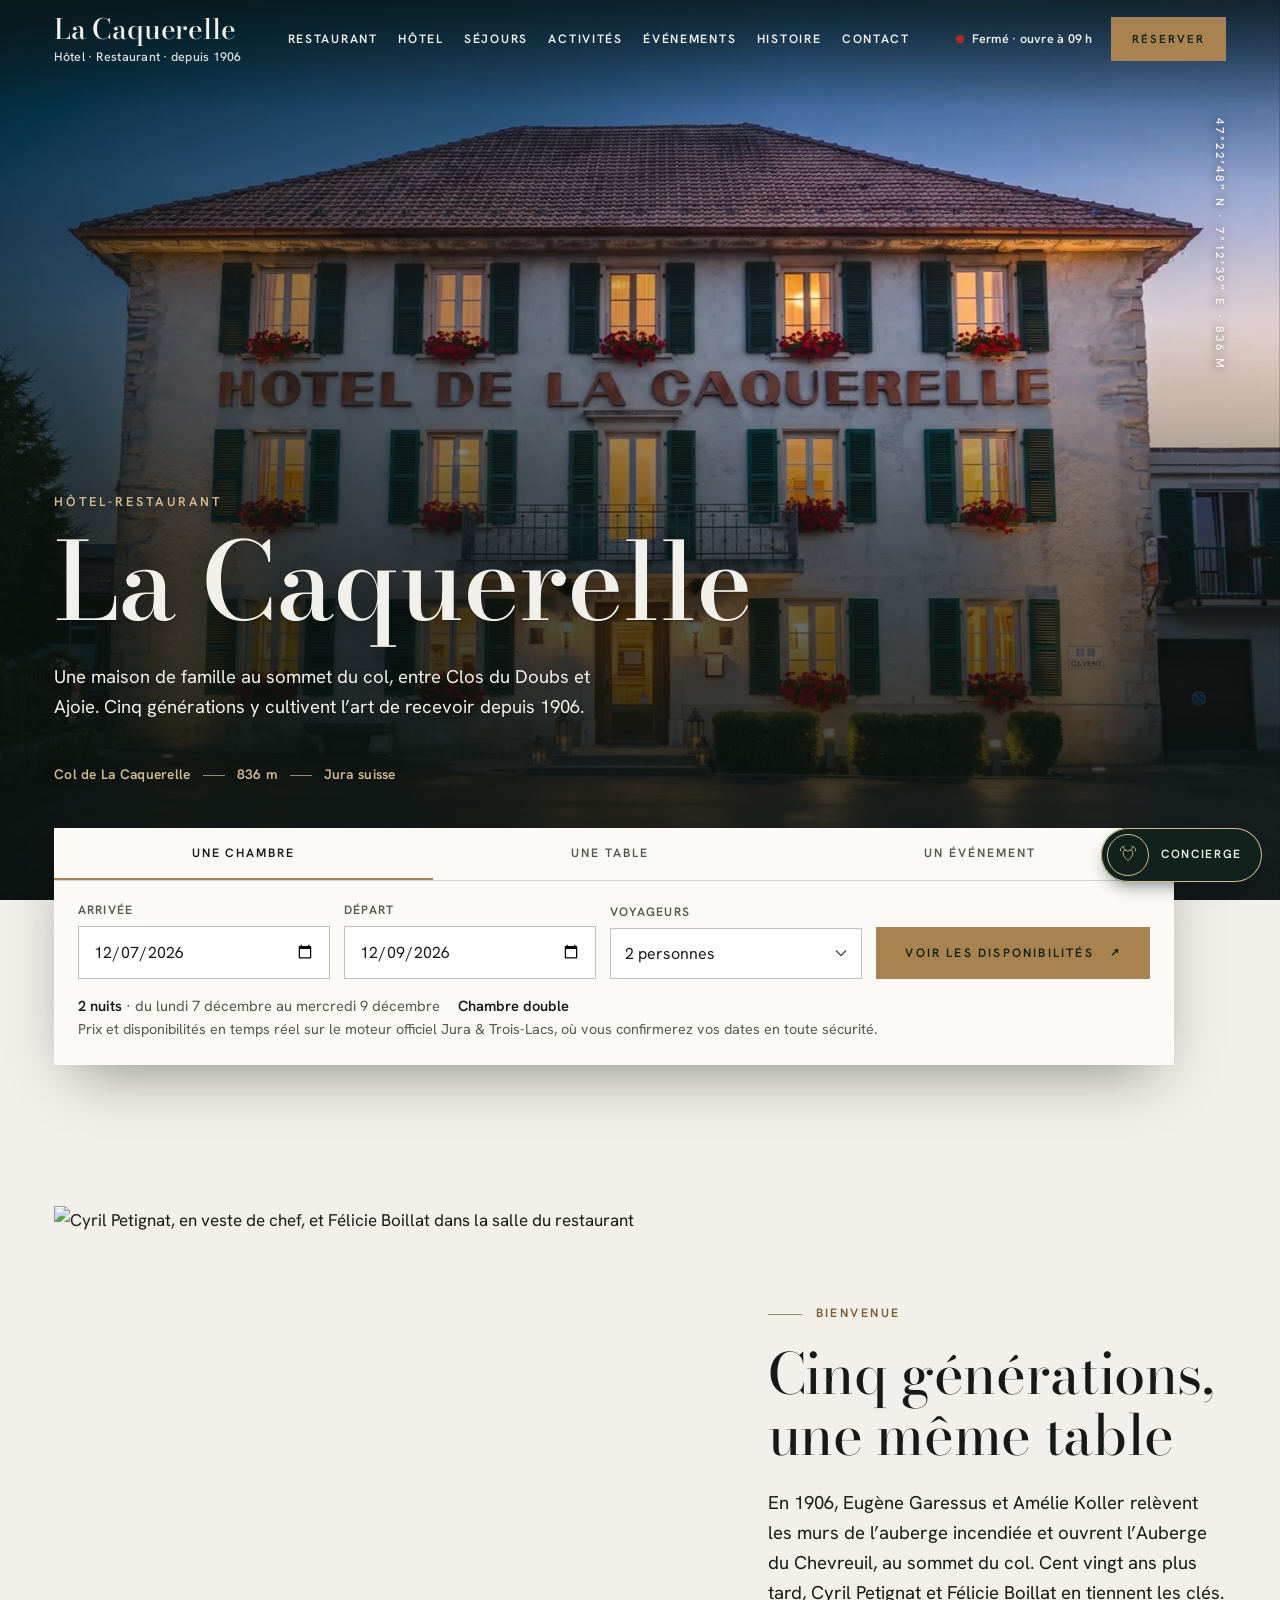
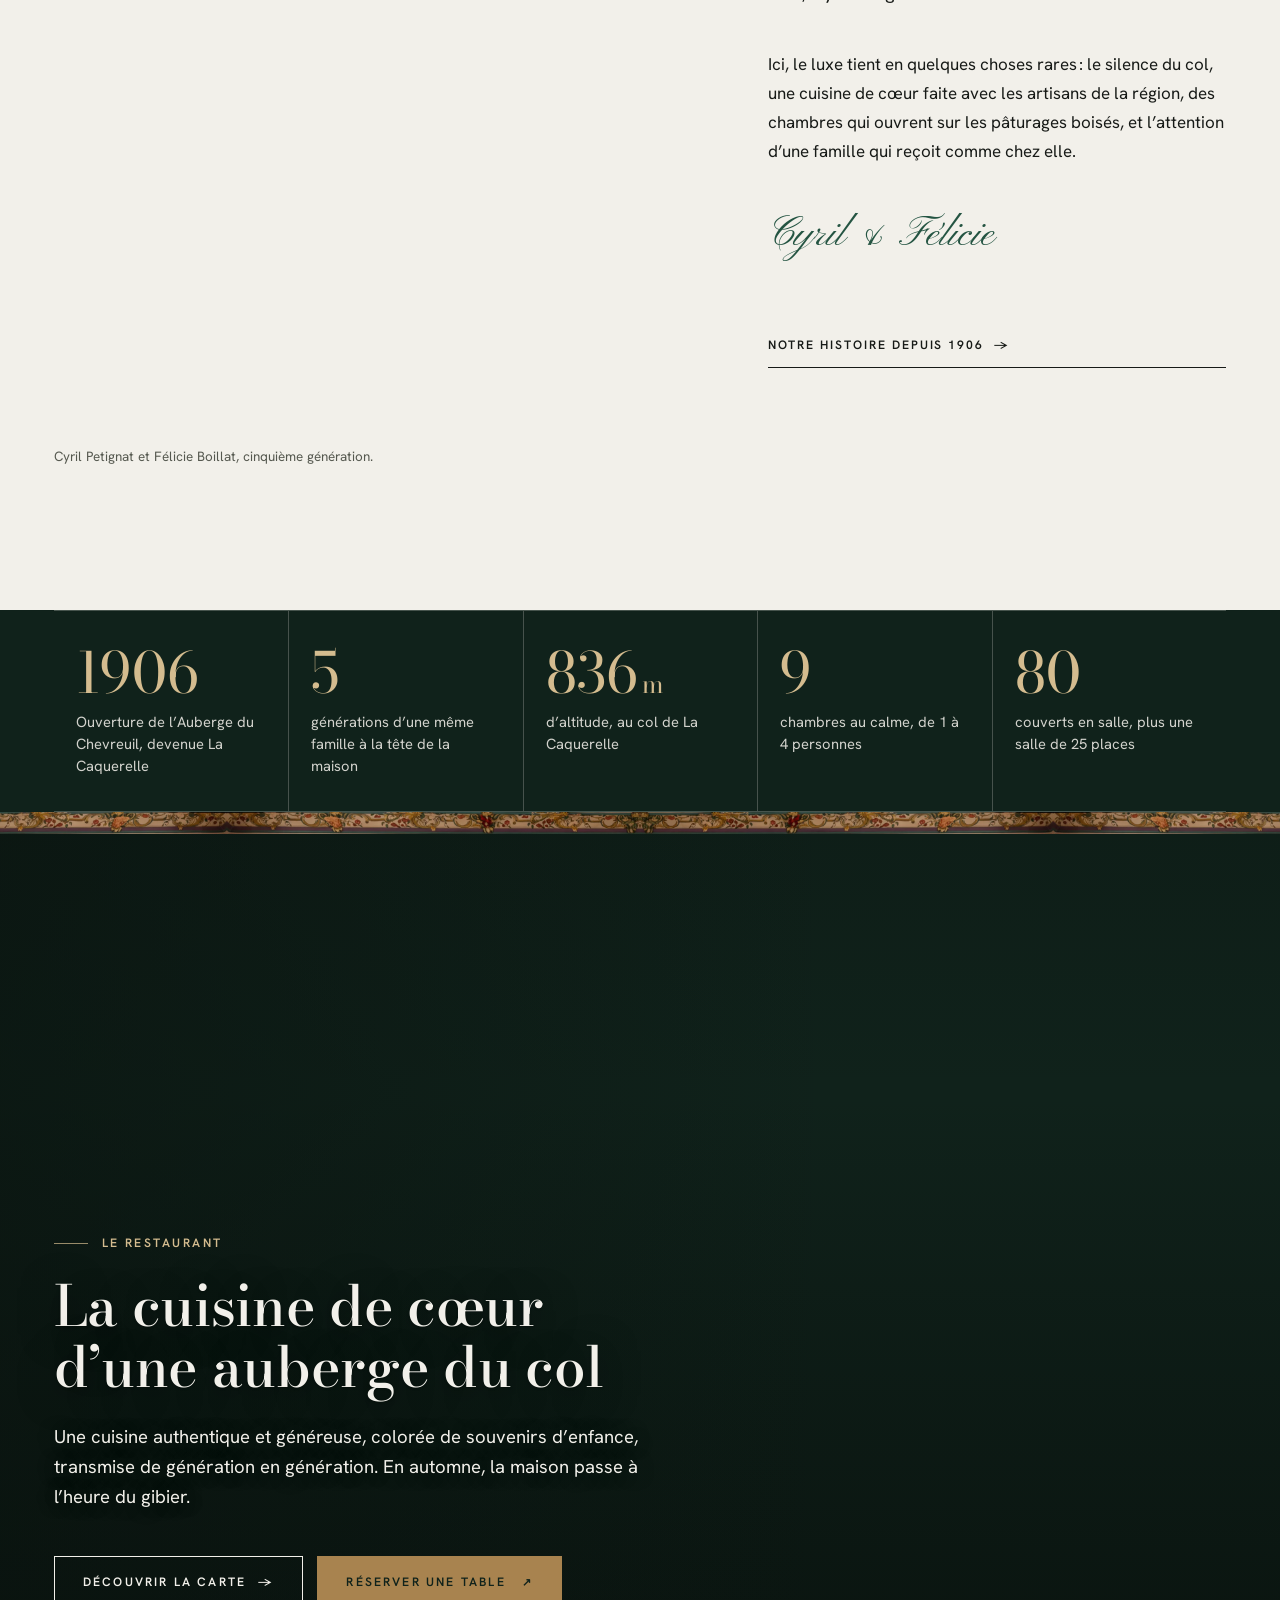
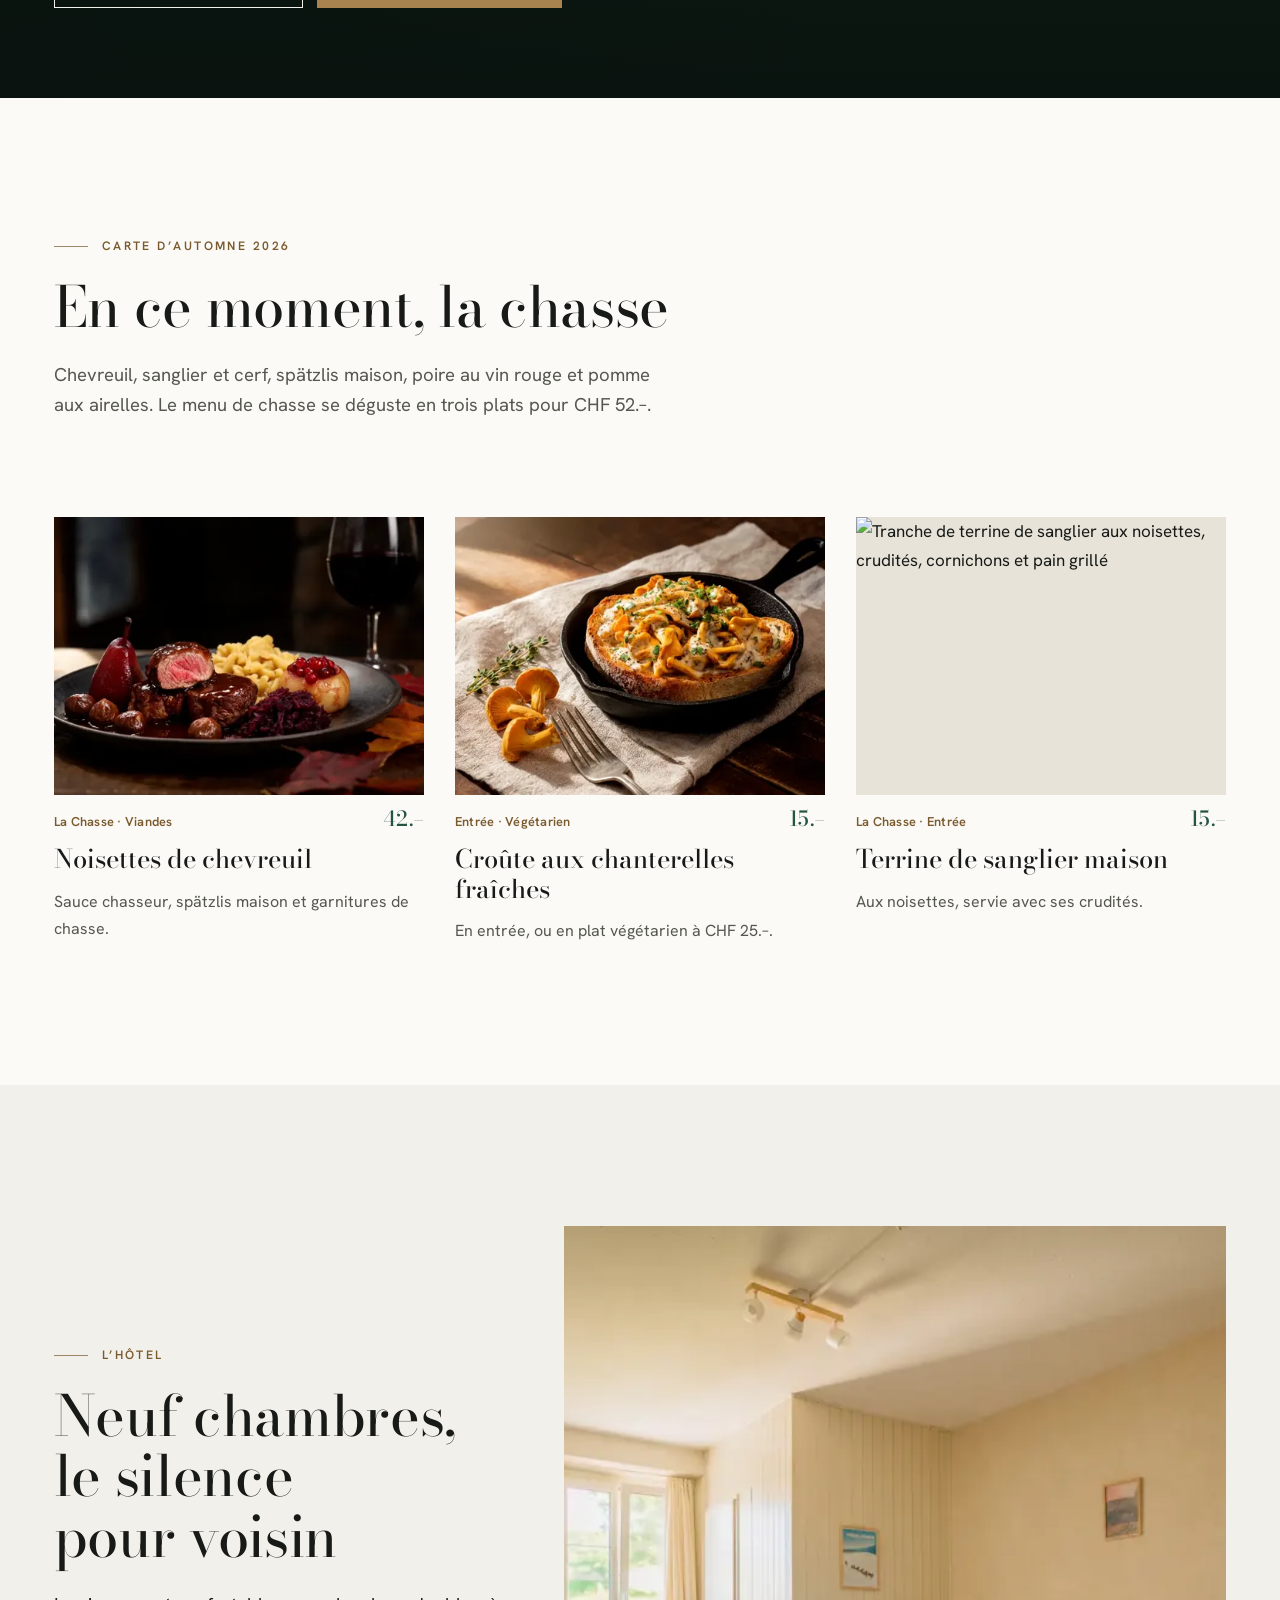
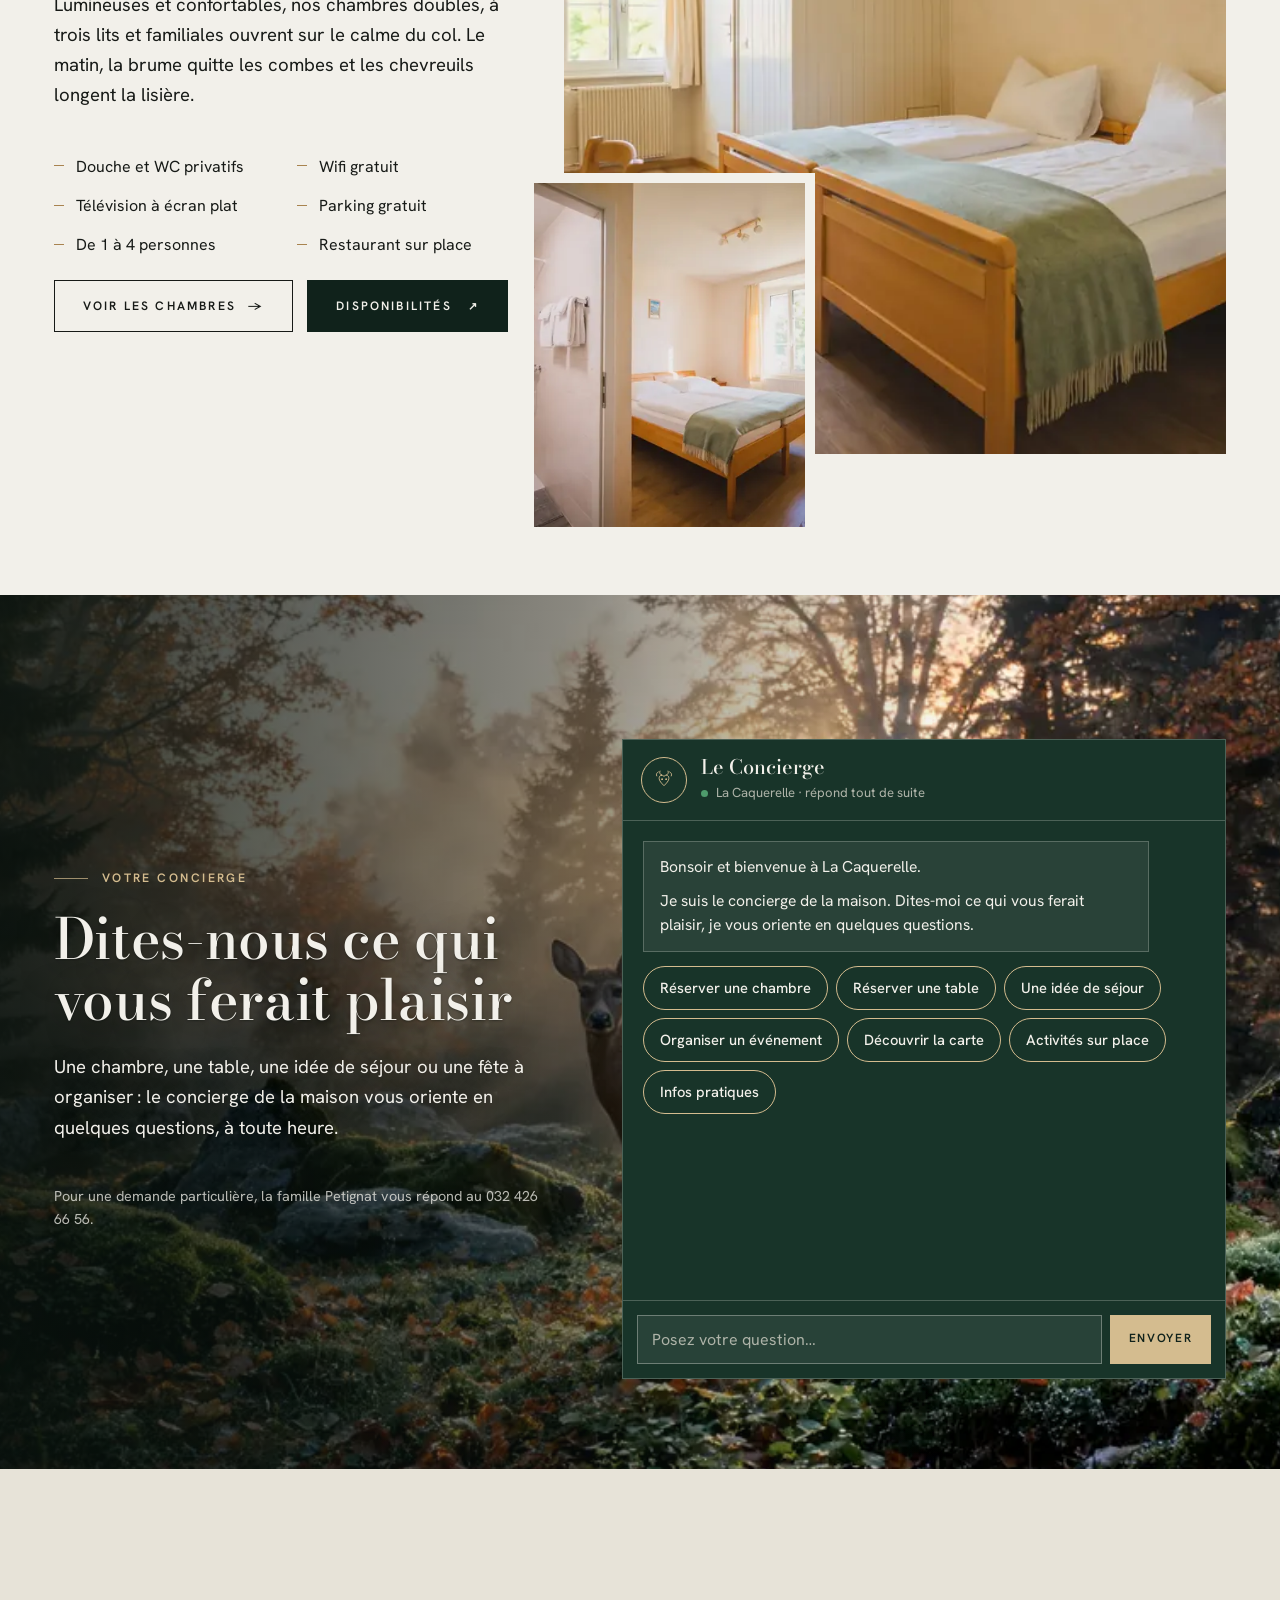
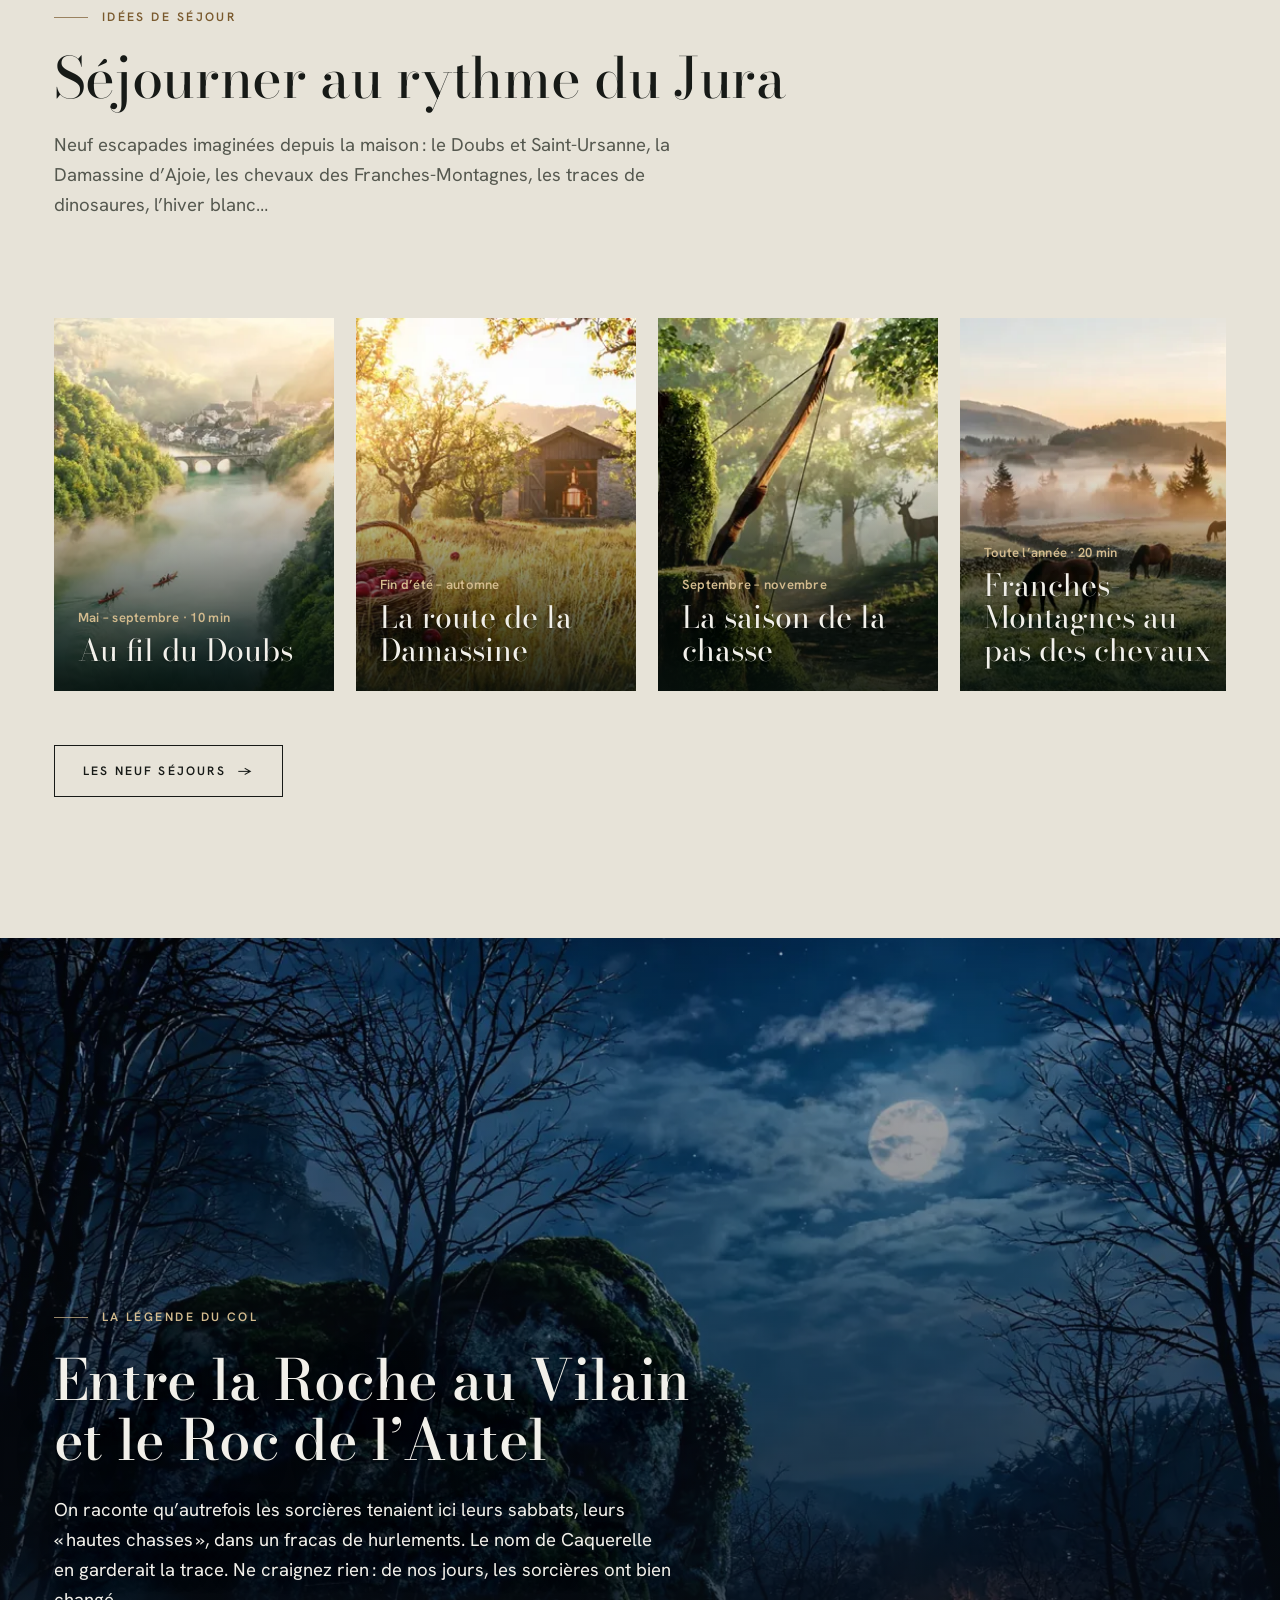
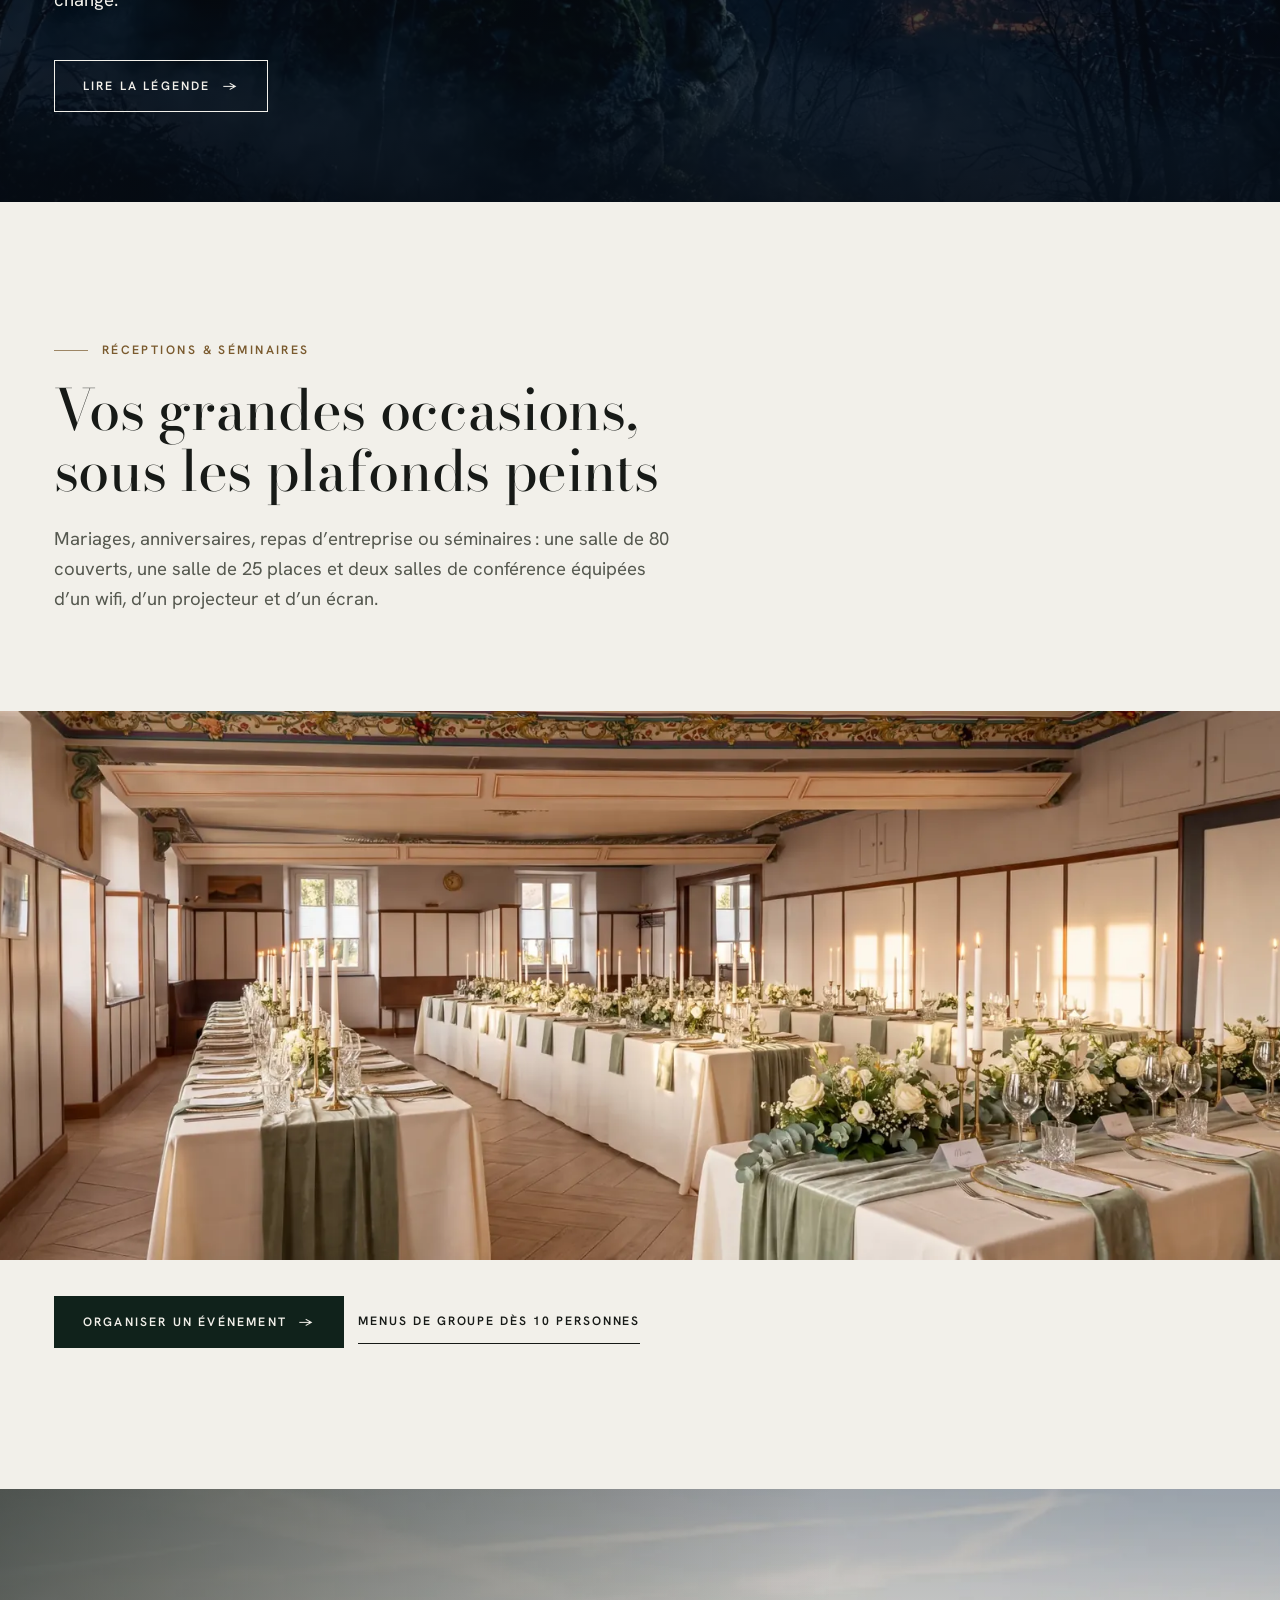
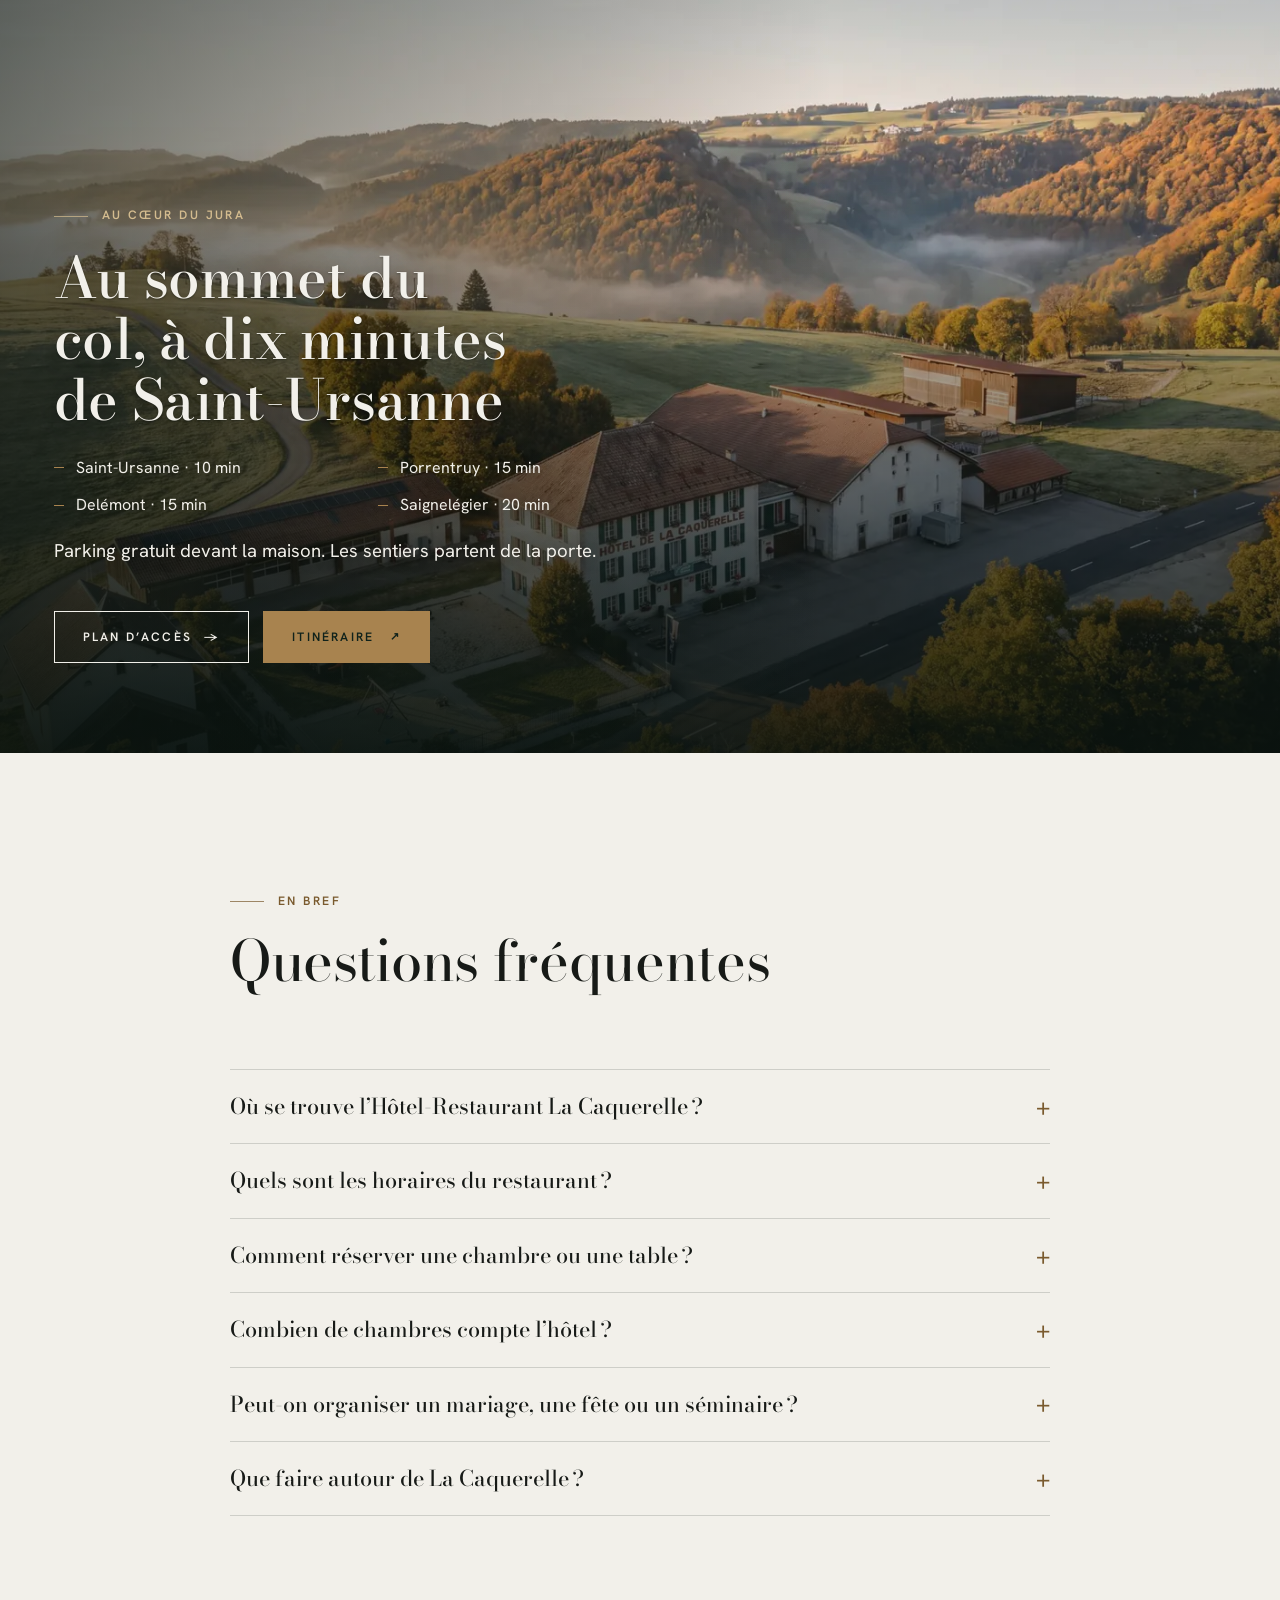
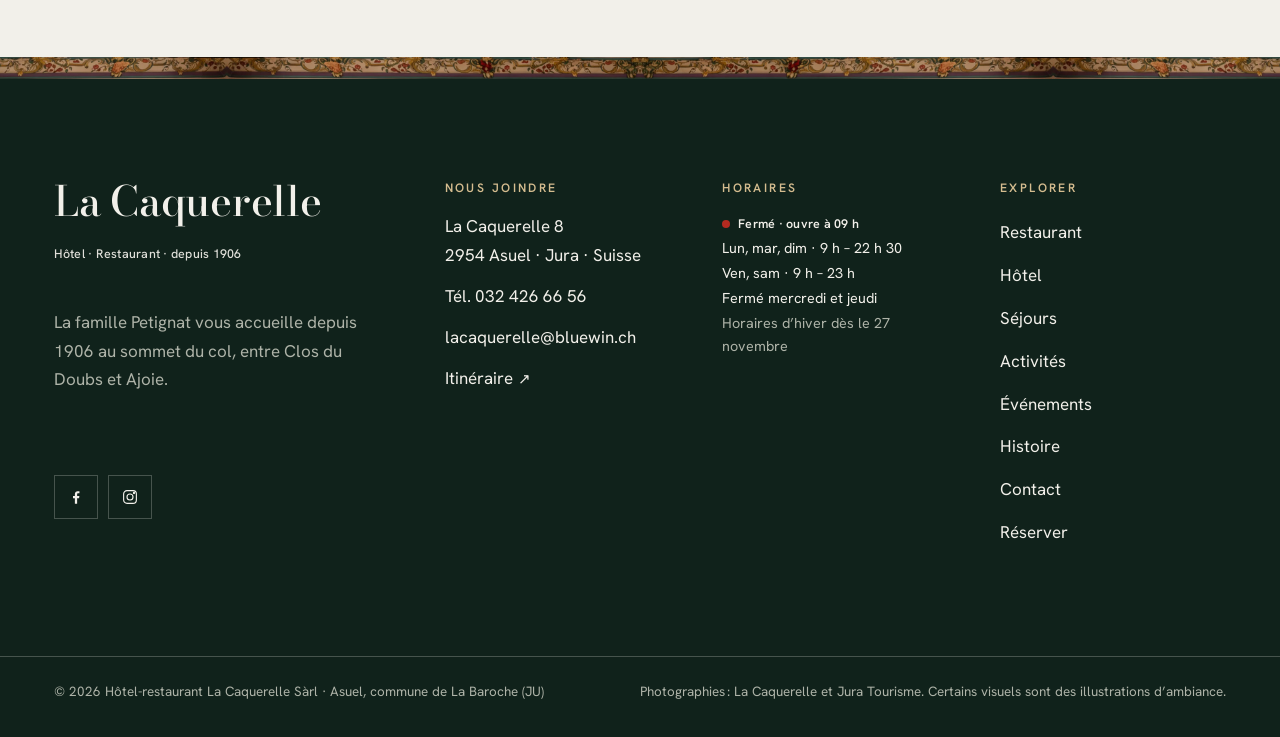
==== index.html @ 36764144 "Add files via upload" ====
<!doctype html><html><head><meta name="googlebot" content="noindex, nofollow"><meta charset=utf8><meta name=viewport content="width=device-width,initial-scale=1,viewport-fit=cover"><style>:root{color-scheme:light;box-sizing:border-box;padding-top:env(safe-area-inset-top,0px);padding-bottom:env(safe-area-inset-bottom,0px)}html{scroll-padding-top:env(safe-area-inset-top,0px)}body{margin:0;padding:0;font:14px -apple-system,BlinkMacSystemFont,sans-serif;background:#fff;color:#000}img{max-width:100%}[hidden]:not([hidden=until-found i]){display:none!important}</style></head><body>
<title>Hôtel-Restaurant La Caquerelle</title>
<meta name="description" content="Hôtel-restaurant familial depuis 1906 au col de La Caquerelle (836 m), Asuel, Jura suisse : 9 chambres au calme, cuisine du terroir et gibier en saison, banquets et séminaires, à 10 min de Saint-Ursanne.">
<link rel="canonical" href="https://www.lacaquerelle.com/">
<meta name="robots" content="noindex, nofollow, noarchive, nosnippet, noimageindex">
<meta name="theme-color" content="#10221B">
<meta property="og:type" content="website">
<meta property="og:locale" content="fr_CH">
<meta property="og:site_name" content="La Caquerelle">
<meta property="og:title" content="Hôtel-Restaurant La Caquerelle">
<meta property="og:description" content="Hôtel-restaurant familial depuis 1906 au col de La Caquerelle (836 m), Asuel, Jura suisse : 9 chambres au calme, cuisine du terroir et gibier en saison, banquets et séminaires, à 10 min de Saint-Ursanne.">
<meta property="og:url" content="https://www.lacaquerelle.com/">
<meta property="og:image" content="https://www.lacaquerelle.com/img/facade-bleue.webp">
<meta property="og:image:width" content="2400"><meta property="og:image:height" content="1600">
<meta name="twitter:card" content="summary_large_image">
<meta name="geo.region" content="CH-JU"><meta name="geo.placename" content="Asuel, La Caquerelle"><meta name="geo.position" content="47.379887;7.2109573"><meta name="ICBM" content="47.379887, 7.2109573">
<link rel="preconnect" href="https://fonts.googleapis.com"><link rel="preconnect" href="https://fonts.gstatic.com" crossorigin>
<link rel="stylesheet" href="https://fonts.googleapis.com/css2?family=Bodoni+Moda:opsz,wght@6..96,400..700&family=Hanken+Grotesk:wght@400;500;600&family=Pinyon+Script&display=swap">
<link rel="stylesheet" href="site.css">
<link rel="preload" as="image" href="facade-bleue.webp" imagesrcset="facade-bleue-640.webp 640w, facade-bleue-1024.webp 1024w, facade-bleue-1600.webp 1600w, facade-bleue.webp 2400w" imagesizes="100vw" fetchpriority="high">
<script type="application/ld+json">{"@context":"https://schema.org","@graph":[{"@type":"WebSite","@id":"https://www.lacaquerelle.com/#site","url":"https://www.lacaquerelle.com/","name":"La Caquerelle","inLanguage":"fr-CH","publisher":{"@id":"https://www.lacaquerelle.com/#hotel"}},{"@type":"Hotel","@id":"https://www.lacaquerelle.com/#hotel","name":"Hôtel-Restaurant La Caquerelle","alternateName":["La Caquerelle","Hôtel de La Caquerelle","Auberge du Chevreuil"],"description":"Hôtel-restaurant familial au col de La Caquerelle (836 m), à Asuel dans le canton du Jura (Suisse), tenu par la famille Petignat depuis 1906 : 9 chambres, cuisine régionale et gibier en saison, salles de banquet et de séminaire.","url":"https://www.lacaquerelle.com/","telephone":"+41 32 426 66 56","email":"lacaquerelle@bluewin.ch","foundingDate":"1906","address":{"@type":"PostalAddress","streetAddress":"La Caquerelle 8","postalCode":"2954","addressLocality":"Asuel","addressRegion":"JU","addressCountry":"CH"},"geo":{"@type":"GeoCoordinates","latitude":47.379887,"longitude":7.2109573,"elevation":"836"},"hasMap":"https://www.google.com/maps/search/?api=1&query=47.379887%2C7.2109573","image":["https://www.lacaquerelle.com/img/facade-bleue.webp","https://www.lacaquerelle.com/img/aerien-automne.webp"],"numberOfRooms":9,"checkinTime":"15:00","checkoutTime":"11:00","amenityFeature":[{"@type":"LocationFeatureSpecification","name":"Wifi gratuit","value":true},{"@type":"LocationFeatureSpecification","name":"Parking gratuit","value":true},{"@type":"LocationFeatureSpecification","name":"Restaurant","value":true},{"@type":"LocationFeatureSpecification","name":"Terrasse","value":true},{"@type":"LocationFeatureSpecification","name":"Salles de conférence","value":true},{"@type":"LocationFeatureSpecification","name":"Places de jeux","value":true},{"@type":"LocationFeatureSpecification","name":"Douche et WC privatifs","value":true},{"@type":"LocationFeatureSpecification","name":"Télévision à écran plat","value":true}],"containsPlace":{"@id":"https://www.lacaquerelle.com/#restaurant"},"potentialAction":{"@type":"ReserveAction","target":"https://booking.juratroislacs.ch/TDS00020010000457519/tbooking/?lang=fr","name":"Réserver une chambre"},"sameAs":["https://www.facebook.com/La-Caquerelle-248301128553307/","https://www.instagram.com/restaurant_lacaquerelle/","https://www.j3l.ch/fr/P46344","https://www.myswitzerland.com/fr-ch/experiences/food-wine/restaurant/hotel-restaurant-de-la-caquerelle-1/"],"areaServed":"Jura, Suisse","brand":{"@type":"Brand","name":"La Caquerelle"}},{"@type":"Restaurant","@id":"https://www.lacaquerelle.com/#restaurant","name":"Restaurant La Caquerelle","url":"https://www.lacaquerelle.com/restaurant.html","telephone":"+41 32 426 66 56","address":{"@type":"PostalAddress","streetAddress":"La Caquerelle 8","postalCode":"2954","addressLocality":"Asuel","addressRegion":"JU","addressCountry":"CH"},"geo":{"@type":"GeoCoordinates","latitude":47.379887,"longitude":7.2109573,"elevation":"836"},"servesCuisine":["Cuisine régionale jurassienne","Cuisine suisse","Gibier","Végétarien"],"priceRange":"CHF 23–52","acceptsReservations":"https://www.mylocalina.ch/widget/?id=2bb7ca5d-07d8-4615-83be-13c94adc9818","hasMenu":"https://www.lacaquerelle.com/restaurant.html#carte","openingHoursSpecification":[{"@type":"OpeningHoursSpecification","dayOfWeek":["Monday","Tuesday","Sunday"],"opens":"09:00","closes":"22:30","validFrom":"2026-04-02","validThrough":"2026-11-26"},{"@type":"OpeningHoursSpecification","dayOfWeek":["Friday","Saturday"],"opens":"09:00","closes":"23:00","validFrom":"2026-04-02","validThrough":"2026-11-26"},{"@type":"OpeningHoursSpecification","dayOfWeek":["Monday","Tuesday"],"opens":"09:00","closes":"14:30","validFrom":"2026-11-27","validThrough":"2027-03-31"},{"@type":"OpeningHoursSpecification","dayOfWeek":["Monday","Tuesday"],"opens":"18:00","closes":"22:30","validFrom":"2026-11-27","validThrough":"2027-03-31"},{"@type":"OpeningHoursSpecification","dayOfWeek":["Friday","Saturday"],"opens":"09:00","closes":"23:00","validFrom":"2026-11-27","validThrough":"2027-03-31"},{"@type":"OpeningHoursSpecification","dayOfWeek":["Sunday"],"opens":"09:00","closes":"15:00","validFrom":"2026-11-27","validThrough":"2027-03-31"},{"@type":"OpeningHoursSpecification","dayOfWeek":["Sunday"],"opens":"18:00","closes":"22:30","validFrom":"2026-11-27","validThrough":"2027-03-31"},{"@type":"OpeningHoursSpecification","opens":"00:00","closes":"00:00","validFrom":"2026-12-24","validThrough":"2026-12-26"}],"image":"https://www.lacaquerelle.com/img/salle-soir.webp","description":"Cuisine authentique et généreuse de tradition familiale : gibier en automne, mets au fromage, truites du Jura et produits d'artisans d'Ajoie. 80 couverts, une salle de 25 places et une terrasse ombragée.","potentialAction":{"@type":"ReserveAction","target":"https://www.mylocalina.ch/widget/?id=2bb7ca5d-07d8-4615-83be-13c94adc9818","name":"Réserver une table"}},{"@type":"FAQPage","mainEntity":[{"@type":"Question","name":"Où se trouve l’Hôtel-Restaurant La Caquerelle ?","acceptedAnswer":{"@type":"Answer","text":"À La Caquerelle 8, 2954 Asuel (commune de La Baroche), dans le canton du Jura en Suisse. La maison se dresse au col de La Caquerelle, à 836 mètres d’altitude, près du col des Rangiers : environ 10 minutes de Saint-Ursanne, 15 minutes de Porrentruy et de Delémont, 20 minutes de Saignelégier."}},{"@type":"Question","name":"Quels sont les horaires du restaurant ?","acceptedAnswer":{"@type":"Answer","text":"Jusqu’au 26 novembre 2026 : lundi, mardi et dimanche de 9 h à 22 h 30, vendredi et samedi de 9 h à 23 h. Du 27 novembre 2026 au 31 mars 2027 : lundi et mardi de 9 h à 14 h 30 et de 18 h à 22 h 30, vendredi et samedi de 9 h à 23 h, dimanche de 9 h à 15 h et de 18 h à 22 h 30. Le restaurant est fermé le mercredi et le jeudi."}},{"@type":"Question","name":"Comment réserver une chambre ou une table ?","acceptedAnswer":{"@type":"Answer","text":"Les chambres se réservent en ligne sur le moteur officiel Jura &amp; Trois-Lacs, avec prix et disponibilités en temps réel. Les tables se réservent en ligne via notre système de réservation ou par téléphone au 032 426 66 56."}},{"@type":"Question","name":"Combien de chambres compte l’hôtel ?","acceptedAnswer":{"@type":"Answer","text":"L’hôtel compte 9 chambres lumineuses : doubles, à trois lits et familiales jusqu’à quatre personnes. Toutes disposent d’une douche et d’un WC, d’une télévision à écran plat et du wifi gratuit. Le parking est gratuit."}},{"@type":"Question","name":"Peut-on organiser un mariage, une fête ou un séminaire ?","acceptedAnswer":{"@type":"Answer","text":"Oui. La maison dispose d’une salle de restaurant de 80 places, d’une salle de 25 places et de deux salles de conférence équipées (wifi, projecteur, écran). Des menus de groupe sont proposés dès 10 personnes, à réserver au moins 7 jours à l’avance."}},{"@type":"Question","name":"Que faire autour de La Caquerelle ?","acceptedAnswer":{"@type":"Answer","text":"Sur place : swingolf, tir à l’arc 3D, footgolf, pétanque, deux places de jeux et le Musée CRAC. À proximité : Saint-Ursanne et le Doubs, Porrentruy, la route de la Damassine, les Franches-Montagnes, les empreintes de dinosaures et les grottes de Réclère."}}]},{"@type":"WebPage","@id":"https://www.lacaquerelle.com/#home","url":"https://www.lacaquerelle.com/","name":"Hôtel-Restaurant La Caquerelle","about":{"@id":"https://www.lacaquerelle.com/#hotel"},"inLanguage":"fr-CH"}]}</script>
<a class="skip" href="#contenu">Aller au contenu</a>
<header class="site-header" data-header>
  <div class="site-header__inner">
    <a class="brand" href="./"><span class="brand__name">La Caquerelle</span><span class="brand__tag">Hôtel · Restaurant · depuis 1906</span></a>
    <nav class="nav" aria-label="Navigation principale"><ul><li><a href="restaurant.html">Restaurant</a></li><li><a href="hotel.html">Hôtel</a></li><li><a href="sejours.html">Séjours</a></li><li><a href="activites.html">Activités</a></li><li><a href="evenements.html">Événements</a></li><li><a href="historique.html">Histoire</a></li><li><a href="contact.html">Contact</a></li></ul></nav>
    <div class="header-actions">
      <span class="open-pill" data-open-status>Horaires</span>
      <a class="btn btn--brass btn--sm" href="reserver.html">Réserver</a>
      <button class="burger" type="button" data-burger aria-expanded="false" aria-controls="menu" aria-label="Ouvrir le menu"><span></span></button>
    </div>
  </div>
</header>
<div class="menu-overlay" id="menu" role="dialog" aria-modal="true" aria-label="Menu du site" hidden>
  <div class="menu-overlay__top"><span class="brand"><span class="brand__name">La Caquerelle</span><span class="brand__tag">Hôtel · Restaurant · depuis 1906</span></span><button class="menu-close" type="button" data-close aria-label="Fermer le menu">×</button></div>
  <nav aria-label="Menu mobile"><ul><li><a href="./">Accueil</a></li><li><a href="restaurant.html">Restaurant</a></li><li><a href="hotel.html">Hôtel</a></li><li><a href="sejours.html">Séjours</a></li><li><a href="activites.html">Activités</a></li><li><a href="evenements.html">Événements</a></li><li><a href="historique.html">Histoire</a></li><li><a href="contact.html">Contact</a></li><li><a href="reserver.html">Réserver</a></li></ul></nav>
  <p class="small">La Caquerelle 8 · 2954 Asuel · <span class="num">032 426 66 56</span></p>
</div>
<main id="contenu">

<section class="hero hero--home" style="--hero-pos:60% 38%">
  <div class="hero__media"><img src="facade-bleue-1024.webp" srcset="facade-bleue-640.webp 640w, facade-bleue-1024.webp 1024w, facade-bleue-1600.webp 1600w, facade-bleue.webp 2400w" sizes="100vw" alt="Façade de l’Hôtel de La Caquerelle à l’heure bleue, volets verts et géraniums, fenêtres éclairées" width="2400" height="1600" fetchpriority="high" decoding="async"></div>
  <span class="hero__coords" aria-hidden="true">47°22′48″ N · 7°12′39″ E · 836 m</span>
  <div class="hero__content">
    <h1 class="display h1"><span class="kicker">Hôtel-Restaurant</span>La Caquerelle</h1>
    <p class="lead">Une maison de famille au sommet du col, entre Clos du Doubs et Ajoie. Cinq générations y cultivent l’art de recevoir depuis 1906.</p>
    <p class="hero__meta"><span>Col de La Caquerelle</span><span>836 m</span><span>Jura suisse</span></p>
    
    
  </div>
</section>
<div class="bookbar-wrap"><div class="container"><div class="bookbar" data-tabs id="reserver">
  <div class="tabs" role="tablist" aria-label="Réserver">
    <button class="tab" role="tab" id="t-ch" aria-selected="true" aria-controls="p-ch" type="button">Une chambre</button>
    <button class="tab" role="tab" id="t-ta" aria-selected="false" aria-controls="p-ta" tabindex="-1" type="button">Une table</button>
    <button class="tab" role="tab" id="t-ev" aria-selected="false" aria-controls="p-ev" tabindex="-1" type="button">Un événement</button>
  </div>
  <div class="tabpanel" role="tabpanel" id="p-ch" aria-labelledby="t-ch"><form class="bk" data-room onsubmit="return false">
  <div class="bk-grid bk-grid--3">
    <div class="field"><label for="ar-h">Arrivée</label><input id="ar-h" type="date" name="arrivee" required></div>
    <div class="field"><label for="de-h">Départ</label><input id="de-h" type="date" name="depart" required></div>
    <div class="field"><label for="pe-h">Voyageurs</label><select id="pe-h" name="personnes"><option value="1">1 personne</option><option value="2" selected>2 personnes</option><option value="3">3 personnes</option><option value="4">4 personnes</option><option value="5">5 personnes</option><option value="6">6 personnes</option></select></div>
    
    <a class="btn btn--brass ext" href="https://booking.juratroislacs.ch/TDS00020010000457519/tbooking/?lang=fr" target="_blank" rel="noopener">Voir les disponibilités</a>
  </div>
  <p class="bk-recap" data-recap aria-live="polite"></p>
  <p class="small muted" style="margin:0">Prix et disponibilités en temps réel sur le moteur officiel Jura &amp; Trois-Lacs, où vous confirmerez vos dates en toute sécurité.</p>
</form></div>
  <div class="tabpanel" role="tabpanel" id="p-ta" aria-labelledby="t-ta" hidden><form class="bk" data-table onsubmit="return false">
  <div class="bk-grid bk-grid--3">
    <div class="field"><label for="td-h">Date</label><input id="td-h" type="date" name="date" required></div>
    <div class="field"><label for="th-h">Heure</label><select id="th-h" name="heure"></select></div>
    <div class="field"><label for="tc-h">Couverts</label><select id="tc-h" name="couverts"><option value="1">1 couvert</option><option value="2" selected>2 couverts</option><option value="3">3 couverts</option><option value="4">4 couverts</option><option value="5">5 couverts</option><option value="6">6 couverts</option><option value="7">7 couverts</option><option value="8">8 couverts</option><option value="9">9 couverts</option><option value="10">10 couverts</option><option value="11">11 couverts</option><option value="12">12 couverts</option><option value="15">15 couverts</option><option value="20">20 couverts</option><option value="25">25 couverts</option><option value="30">30 couverts</option></select></div>
    <a class="btn btn--brass ext" href="https://www.mylocalina.ch/widget/?id=2bb7ca5d-07d8-4615-83be-13c94adc9818" target="_blank" rel="noopener">Réserver la table</a>
  </div>
  <p class="bk-recap" data-recap aria-live="polite"></p>
  <p class="small muted" style="margin:0">Confirmation immédiate sur notre système de réservation en ligne, ou par téléphone au <span class="num">032 426 66 56</span>.</p>
</form></div>
  <div class="tabpanel" role="tabpanel" id="p-ev" aria-labelledby="t-ev" hidden><div class="btn-row" style="justify-content:space-between"><p style="margin:0;max-width:56ch">Mariage, anniversaire, séminaire ou sortie de groupe : 80 couverts, une salle de 25 places et deux salles de conférence équipées.</p><a class="btn btn--brass" href="evenements.html#demande">Préparer ma demande <span class="arr" aria-hidden="true">→</span></a></div></div>
</div></div></div>

<section class="section" aria-labelledby="bienvenue">
  <div class="container split">
    <figure class="split__media"><img src="photo-famille-1024.webp" srcset="photo-famille-640.webp 640w, photo-famille-1024.webp 1024w, photo-famille.webp 1344w" sizes="(max-width: 900px) 100vw, 58vw" alt="Cyril Petignat, en veste de chef, et Félicie Boillat dans la salle du restaurant" width="1344" height="896" loading="lazy" decoding="async"><figcaption>Cyril Petignat et Félicie Boillat, cinquième génération.</figcaption></figure>
    <div class="split__text stack">
      <span class="eyebrow">Bienvenue</span>
      <h2 class="h2" id="bienvenue">Cinq générations, une même table</h2>
      <p class="lead">En 1906, Eugène Garessus et Amélie Koller relèvent les murs de l’auberge incendiée et ouvrent l’Auberge du Chevreuil, au sommet du col. Cent vingt ans plus tard, Cyril Petignat et Félicie Boillat en tiennent les clés.</p>
      <p>Ici, le luxe tient en quelques choses rares : le silence du col, une cuisine de cœur faite avec les artisans de la région, des chambres qui ouvrent sur les pâturages boisés, et l’attention d’une famille qui reçoit comme chez elle.</p>
      <p class="signature" aria-hidden="true">Cyril &amp; Félicie</p>
      <a class="link" href="historique.html">Notre histoire depuis 1906 <span class="arr" aria-hidden="true">→</span></a>
    </div>
  </div>
</section>

<section class="section--dark on-dark" aria-label="La maison en chiffres">
  <div class="container"><div class="facts">
    <div class="fact"><span class="fact__n num">1906</span><span class="fact__l">Ouverture de l’Auberge du Chevreuil, devenue La Caquerelle</span></div>
    <div class="fact"><span class="fact__n num">5</span><span class="fact__l">générations d’une même famille à la tête de la maison</span></div>
    <div class="fact"><span class="fact__n num">836<small>m</small></span><span class="fact__l">d’altitude, au col de La Caquerelle</span></div>
    <div class="fact"><span class="fact__n num">9</span><span class="fact__l">chambres au calme, de 1 à 4 personnes</span></div>
    <div class="fact"><span class="fact__n num">80</span><span class="fact__l">couverts en salle, plus une salle de 25 places</span></div>
  </div></div>
</section>
<div class="frise" aria-hidden="true"></div>

<section class="chapter ">
  <div class="chapter__media"><img src="salle-soir-1024.webp" srcset="salle-soir-640.webp 640w, salle-soir-1024.webp 1024w, salle-soir-1600.webp 1600w, salle-soir.webp 2400w" sizes="100vw" alt="Salle à manger de La Caquerelle le soir, frises peintes au plafond, tables nappées et bougies allumées" width="2400" height="1600" loading="lazy" decoding="async"></div>
  <div class="chapter__content"><div class="inner">
    <span class="eyebrow">Le Restaurant</span>
    <h2 class="h2">La cuisine de cœur d’une auberge du col</h2>
    <div class="lead"><p>Une cuisine authentique et généreuse, colorée de souvenirs d’enfance, transmise de génération en génération. En automne, la maison passe à l’heure du gibier.</p></div>
    <div class="btn-row on-dark"><a class="btn btn--light" href="restaurant.html#carte">Découvrir la carte <span class="arr" aria-hidden="true">→</span></a><a class="btn btn--brass ext" href="https://www.mylocalina.ch/widget/?id=2bb7ca5d-07d8-4615-83be-13c94adc9818" target="_blank" rel="noopener">Réserver une table</a></div>
  </div></div>
</section>

<section class="section section--paper" aria-labelledby="saison">
  <div class="container">
    <div class="section-head"><span class="eyebrow">Carte d’automne 2026</span><h2 class="h2" id="saison">En ce moment, la chasse</h2><p class="lead muted">Chevreuil, sanglier et cerf, spätzlis maison, poire au vin rouge et pomme aux airelles. Le menu de chasse se déguste en trois plats pour CHF 52.–.</p></div>
    <div class="cards">
      <a class="card" href="restaurant.html#carte"><div class="card__img"><img src="chevreuil-plat-1024.webp" srcset="chevreuil-plat-640.webp 640w, chevreuil-plat-1024.webp 1024w, chevreuil-plat.webp 1311w" sizes="(max-width: 620px) 100vw, (max-width: 980px) 50vw, 400px" alt="Noisettes de chevreuil sauce chasseur, spätzlis, poire au vin rouge, pomme aux airelles et marrons" width="1311" height="737" loading="lazy" decoding="async"></div><div class="card__meta"><span>La Chasse · Viandes</span><span class="price num">42.–</span></div><h3>Noisettes de chevreuil</h3><p>Sauce chasseur, spätzlis maison et garnitures de chasse.</p></a>
      <a class="card" href="restaurant.html#carte"><div class="card__img"><img src="croute-1024.webp" srcset="croute-640.webp 640w, croute-1024.webp 1024w, croute.webp 1311w" sizes="(max-width: 620px) 100vw, (max-width: 980px) 50vw, 400px" alt="Croûte de pain doré garnie de chanterelles fraîches à la crème, dans une poêle en fonte" width="1311" height="737" loading="lazy" decoding="async"></div><div class="card__meta"><span>Entrée · Végétarien</span><span class="price num">15.–</span></div><h3>Croûte aux chanterelles fraîches</h3><p>En entrée, ou en plat végétarien à CHF 25.–.</p></a>
      <a class="card" href="restaurant.html#carte"><div class="card__img"><img src="terrine-1024.webp" srcset="terrine-640.webp 640w, terrine-1024.webp 1024w, terrine.webp 1456w" sizes="(max-width: 620px) 100vw, (max-width: 980px) 50vw, 400px" alt="Tranche de terrine de sanglier aux noisettes, crudités, cornichons et pain grillé" width="1456" height="819" loading="lazy" decoding="async"></div><div class="card__meta"><span>La Chasse · Entrée</span><span class="price num">15.–</span></div><h3>Terrine de sanglier maison</h3><p>Aux noisettes, servie avec ses crudités.</p></a>
    </div>
  </div>
</section>

<section class="section" aria-labelledby="hotel-t">
  <div class="container split split--rev">
    <figure class="split__media"><img src="chambre-double-1024.webp" srcset="chambre-double-640.webp 640w, chambre-double-1024.webp 1024w, chambre-double-1600.webp 1600w, chambre-double.webp 2400w" sizes="(max-width: 900px) 100vw, 58vw" alt="Chambre aux lits jumeaux de bois clair, linge blanc et plaid vert sauge, bouquet de fleurs des champs" width="2400" height="1600" loading="lazy" decoding="async" class="pos-low"><img src="chambre-douche-1024.webp" srcset="chambre-douche-640.webp 640w, chambre-douche-1024.webp 1024w, chambre-douche.webp 1344w" sizes="(max-width: 900px) 0px, 26vw" alt="Chambre double avec salle de douche attenante et table ronde fleurie" width="1344" height="896" loading="lazy" decoding="async" class="inset"></figure>
    <div class="split__text stack">
      <span class="eyebrow">L’Hôtel</span>
      <h2 class="h2" id="hotel-t">Neuf chambres, le silence pour voisin</h2>
      <p class="lead">Lumineuses et confortables, nos chambres doubles, à trois lits et familiales ouvrent sur le calme du col. Le matin, la brume quitte les combes et les chevreuils longent la lisière.</p>
      <ul class="ticks"><li>Douche et WC privatifs</li><li>Wifi gratuit</li><li>Télévision à écran plat</li><li>Parking gratuit</li><li>De 1 à 4 personnes</li><li>Restaurant sur place</li></ul>
      <div class="btn-row"><a class="btn" href="hotel.html#chambres">Voir les chambres <span class="arr" aria-hidden="true">→</span></a><a class="btn btn--solid ext" href="https://booking.juratroislacs.ch/TDS00020010000457519/tbooking/?lang=fr" target="_blank" rel="noopener">Disponibilités</a></div>
    </div>
  </div>
</section>

<section class="chapter chapter--left" aria-labelledby="cg-t">
  <div class="chapter__media"><img src="chevreuil-1024.webp" srcset="chevreuil-640.webp 640w, chevreuil-1024.webp 1024w, chevreuil-1600.webp 1600w, chevreuil.webp 2400w" sizes="(max-width: 900px) 100vw, 58vw" alt="Chevreuil à l’aube dans une clairière moussue du Jura, feuilles d’automne et brume dorée" width="2400" height="1350" loading="lazy" decoding="async"></div>
  <div class="chapter__content"><div class="concierge-stage">
    <div class="stack">
      <span class="eyebrow">Votre concierge</span>
      <h2 class="h2" id="cg-t">Dites-nous ce qui vous ferait plaisir</h2>
      <p class="lead">Une chambre, une table, une idée de séjour ou une fête à organiser : le concierge de la maison vous oriente en quelques questions, à toute heure.</p>
      <p class="small" style="color:rgba(242,240,234,.75)">Pour une demande particulière, la famille Petignat vous répond au <span class="num">032 426 66 56</span>.</p>
    </div>
    <div data-concierge-inline></div>
  </div></div>
</section>

<section class="section section--deep" aria-labelledby="sejours-t">
  <div class="container">
    <div class="section-head"><span class="eyebrow">Idées de séjour</span><h2 class="h2" id="sejours-t">Séjourner au rythme du Jura</h2><p class="lead muted">Neuf escapades imaginées depuis la maison : le Doubs et Saint-Ursanne, la Damassine d’Ajoie, les chevaux des Franches-Montagnes, les traces de dinosaures, l’hiver blanc…</p></div>
    <div class="rail" role="region" tabindex="0" aria-label="Séjours, faites défiler"><a class="tile" href="sejours.html#doubs"><img src="doubs-1024.webp" srcset="doubs-640.webp 640w, doubs-1024.webp 1024w, doubs-1600.webp 1600w, doubs.webp 2400w" sizes="(max-width: 760px) 82vw, 400px" alt="Canoë sur le Doubs au pied de Saint-Ursanne" width="2400" height="1350" loading="lazy" decoding="async"><span class="tile__body"><span class="tile__k">Mai – septembre · 10 min</span><span class="tile__t">Au fil du Doubs</span></span></a><a class="tile" href="sejours.html#damassine"><img src="damassine-1024.webp" srcset="damassine-640.webp 640w, damassine-1024.webp 1024w, damassine.webp 1456w" sizes="(max-width: 760px) 82vw, 400px" alt="Verger de damassiniers et alambic en Ajoie" width="1456" height="819" loading="lazy" decoding="async"><span class="tile__body"><span class="tile__k">Fin d’été – automne</span><span class="tile__t">La route de la Damassine</span></span></a><a class="tile" href="sejours.html#chasse"><img src="archerie-1024.webp" srcset="archerie-640.webp 640w, archerie-1024.webp 1024w, archerie.webp 1456w" sizes="(max-width: 760px) 82vw, 400px" alt="Arc et flèches dans la forêt du col, un cerf à la lisière" width="1456" height="819" loading="lazy" decoding="async"><span class="tile__body"><span class="tile__k">Septembre – novembre</span><span class="tile__t">La saison de la chasse</span></span></a><a class="tile" href="sejours.html#franches-montagnes"><img src="chevaux-1024.webp" srcset="chevaux-640.webp 640w, chevaux-1024.webp 1024w, chevaux.webp 1456w" sizes="(max-width: 760px) 82vw, 400px" alt="Chevaux Franches-Montagnes dans un pâturage boisé" width="1456" height="819" loading="lazy" decoding="async"><span class="tile__body"><span class="tile__k">Toute l’année · 20 min</span><span class="tile__t">Franches-Montagnes au pas des chevaux</span></span></a><a class="tile" href="sejours.html#dinosaures"><img src="dinosaures-1024.webp" srcset="dinosaures-640.webp 640w, dinosaures-1024.webp 1024w, dinosaures.webp 1456w" sizes="(max-width: 760px) 82vw, 400px" alt="Main d’enfant posée dans une empreinte de sauropode" width="1456" height="819" loading="lazy" decoding="async"><span class="tile__body"><span class="tile__k">En famille · avril – octobre</span><span class="tile__t">Sur les traces des dinosaures</span></span></a><a class="tile" href="sejours.html#hiver"><img src="hiver-1024.webp" srcset="hiver-640.webp 640w, hiver-1024.webp 1024w, hiver-1600.webp 1600w, hiver.webp 2400w" sizes="(max-width: 760px) 82vw, 400px" alt="Raquettes plantées dans la neige d’un pâturage jurassien" width="2400" height="1350" loading="lazy" decoding="async"><span class="tile__body"><span class="tile__k">Décembre – mars</span><span class="tile__t">Hiver blanc</span></span></a></div>
    <div class="mt-m"><a class="btn" href="sejours.html">Les neuf séjours <span class="arr" aria-hidden="true">→</span></a></div>
  </div>
</section>

<section class="chapter chapter--night">
  <div class="chapter__media"><img src="legende-1024.webp" srcset="legende-640.webp 640w, legende-1024.webp 1024w, legende-1600.webp 1600w, legende.webp 2400w" sizes="100vw" alt="Rocher moussu sous la pleine lune dans la forêt du col, brume au sol et lumières lointaines d’une auberge" width="2400" height="1350" loading="lazy" decoding="async"></div>
  <div class="chapter__content"><div class="inner">
    <span class="eyebrow">La légende du col</span>
    <h2 class="h2">Entre la Roche au Vilain et le Roc de l’Autel</h2>
    <div class="lead"><p>On raconte qu’autrefois les sorcières tenaient ici leurs sabbats, leurs « hautes chasses », dans un fracas de hurlements. Le nom de Caquerelle en garderait la trace. Ne craignez rien : de nos jours, les sorcières ont bien changé.</p></div>
    <div class="btn-row on-dark"><a class="btn btn--light" href="historique.html#legende">Lire la légende <span class="arr" aria-hidden="true">→</span></a></div>
  </div></div>
</section>

<section class="section" aria-labelledby="ev-t">
  <div class="container">
    <div class="section-head"><span class="eyebrow">Réceptions &amp; séminaires</span><h2 class="h2" id="ev-t">Vos grandes occasions, sous les plafonds peints</h2><p class="lead muted">Mariages, anniversaires, repas d’entreprise ou séminaires : une salle de 80 couverts, une salle de 25 places et deux salles de conférence équipées d’un wifi, d’un projecteur et d’un écran.</p></div>
  </div>
  <figure class="band"><img src="banquet-1024.webp" srcset="banquet-640.webp 640w, banquet-1024.webp 1024w, banquet-1600.webp 1600w, banquet.webp 2400w" sizes="100vw" alt="Grande salle dressée pour un mariage : longues tables nappées d’ivoire, chemins de velours vert sauge, chandeliers de laiton et roses blanches" width="2400" height="1015" loading="lazy" decoding="async"></figure>
  <div class="container mt-m btn-row"><a class="btn btn--solid" href="evenements.html">Organiser un événement <span class="arr" aria-hidden="true">→</span></a><a class="link" href="restaurant.html#groupes">Menus de groupe dès 10 personnes</a></div>
</section>

<section class="chapter ">
  <div class="chapter__media"><img src="aerien-automne-1024.webp" srcset="aerien-automne-640.webp 640w, aerien-automne-1024.webp 1024w, aerien-automne-1600.webp 1600w, aerien-automne.webp 2400w" sizes="100vw" alt="Vue aérienne de La Caquerelle en automne : l’hôtel, la chapelle et la place de jeux au bord des pâturages, forêts dorées et brume dans les vallées" width="2400" height="1600" loading="lazy" decoding="async"></div>
  <div class="chapter__content"><div class="inner">
    <span class="eyebrow">Au cœur du Jura</span>
    <h2 class="h2">Au sommet du col, à dix minutes de Saint-Ursanne</h2>
    <div class="lead"><ul class="ticks" style="color:inherit"><li>Saint-Ursanne · 10 min</li><li>Porrentruy · 15 min</li><li>Delémont · 15 min</li><li>Saignelégier · 20 min</li></ul><p class="mt-s">Parking gratuit devant la maison. Les sentiers partent de la porte.</p></div>
    <div class="btn-row on-dark"><a class="btn btn--light" href="contact.html#acces">Plan d’accès <span class="arr" aria-hidden="true">→</span></a><a class="btn btn--brass ext" href="https://www.google.com/maps/search/?api=1&query=47.379887%2C7.2109573" target="_blank" rel="noopener">Itinéraire</a></div>
  </div></div>
</section>

<section class="section" aria-labelledby="faq-t">
  <div class="container container--narrow">
    <div class="section-head"><span class="eyebrow">En bref</span><h2 class="h2" id="faq-t">Questions fréquentes</h2></div>
    <div class="faq"><details><summary>Où se trouve l’Hôtel-Restaurant La Caquerelle ?</summary><div class="a"><p>À La Caquerelle 8, 2954 Asuel (commune de La Baroche), dans le canton du Jura en Suisse. La maison se dresse au col de La Caquerelle, à 836 mètres d’altitude, près du col des Rangiers : environ 10 minutes de Saint-Ursanne, 15 minutes de Porrentruy et de Delémont, 20 minutes de Saignelégier.</p></div></details><details><summary>Quels sont les horaires du restaurant ?</summary><div class="a"><p>Jusqu’au 26 novembre 2026 : lundi, mardi et dimanche de 9 h à 22 h 30, vendredi et samedi de 9 h à 23 h. Du 27 novembre 2026 au 31 mars 2027 : lundi et mardi de 9 h à 14 h 30 et de 18 h à 22 h 30, vendredi et samedi de 9 h à 23 h, dimanche de 9 h à 15 h et de 18 h à 22 h 30. Le restaurant est fermé le mercredi et le jeudi.</p></div></details><details><summary>Comment réserver une chambre ou une table ?</summary><div class="a"><p>Les chambres se réservent en ligne sur le moteur officiel Jura &amp; Trois-Lacs, avec prix et disponibilités en temps réel. Les tables se réservent en ligne via notre système de réservation ou par téléphone au 032 426 66 56.</p></div></details><details><summary>Combien de chambres compte l’hôtel ?</summary><div class="a"><p>L’hôtel compte 9 chambres lumineuses : doubles, à trois lits et familiales jusqu’à quatre personnes. Toutes disposent d’une douche et d’un WC, d’une télévision à écran plat et du wifi gratuit. Le parking est gratuit.</p></div></details><details><summary>Peut-on organiser un mariage, une fête ou un séminaire ?</summary><div class="a"><p>Oui. La maison dispose d’une salle de restaurant de 80 places, d’une salle de 25 places et de deux salles de conférence équipées (wifi, projecteur, écran). Des menus de groupe sont proposés dès 10 personnes, à réserver au moins 7 jours à l’avance.</p></div></details><details><summary>Que faire autour de La Caquerelle ?</summary><div class="a"><p>Sur place : swingolf, tir à l’arc 3D, footgolf, pétanque, deux places de jeux et le Musée CRAC. À proximité : Saint-Ursanne et le Doubs, Porrentruy, la route de la Damassine, les Franches-Montagnes, les empreintes de dinosaures et les grottes de Réclère.</p></div></details></div>
  </div>
</section>

</main>
<footer class="site-footer on-dark">
  <div class="frise" aria-hidden="true"></div>
  <div class="container footer-grid">
    <div class="footer-brand stack-sm">
      <span class="brand"><span class="brand__name">La Caquerelle</span><span class="brand__tag">Hôtel · Restaurant · depuis 1906</span></span>
      <p class="muted mt-s">La famille Petignat vous accueille depuis 1906 au sommet du col, entre Clos du Doubs et Ajoie.</p>
      <div class="socials"><a href="https://www.facebook.com/La-Caquerelle-248301128553307/" target="_blank" rel="noopener" aria-label="Facebook"><svg viewBox="0 0 24 24" fill="currentColor" aria-hidden="true"><path d="M13.5 21v-7.5h2.6l.4-3h-3V8.6c0-.9.3-1.5 1.5-1.5h1.6V4.4c-.3 0-1.2-.1-2.3-.1-2.3 0-3.8 1.4-3.8 3.9v2.3H8v3h2.5V21h3z"/></svg></a><a href="https://www.instagram.com/restaurant_lacaquerelle/" target="_blank" rel="noopener" aria-label="Instagram"><svg viewBox="0 0 24 24" fill="none" stroke="currentColor" stroke-width="1.5" aria-hidden="true"><rect x="3.5" y="3.5" width="17" height="17" rx="4.5"/><circle cx="12" cy="12" r="4"/><circle cx="17.3" cy="6.7" r=".8" fill="currentColor"/></svg></a></div>
    </div>
    <div>
      <h2>Nous joindre</h2>
      <address style="font-style:normal" class="stack-sm">
        <span>La Caquerelle 8<br>2954 Asuel · Jura · Suisse</span>
        <span class="num">Tél. 032 426 66 56</span>
        <span>lacaquerelle@bluewin.ch</span>
        <a class="ext" href="https://www.google.com/maps/search/?api=1&query=47.379887%2C7.2109573" target="_blank" rel="noopener">Itinéraire</a>
      </address>
    </div>
    <div>
      <h2>Horaires</h2>
      <ul class="small">
        <li><span class="open-pill" data-open-status>Horaires</span></li>
        <li>Lun, mar, dim · 9 h – 22 h 30</li>
        <li>Ven, sam · 9 h – 23 h</li>
        <li>Fermé mercredi et jeudi</li>
        <li class="muted">Horaires d’hiver dès le 27 novembre</li>
      </ul>
    </div>
    <div>
      <h2>Explorer</h2>
      <ul><li><a href="restaurant.html">Restaurant</a></li><li><a href="hotel.html">Hôtel</a></li><li><a href="sejours.html">Séjours</a></li><li><a href="activites.html">Activités</a></li><li><a href="evenements.html">Événements</a></li><li><a href="historique.html">Histoire</a></li><li><a href="contact.html">Contact</a></li><li><a href="reserver.html">Réserver</a></li></ul>
    </div>
  </div>
  <div class="container footer-bottom">
    <p>© 2026 Hôtel-restaurant La Caquerelle Sàrl · Asuel, commune de La Baroche (JU)</p>
    <p>Photographies : La Caquerelle et Jura Tourisme. Certains visuels sont des illustrations d’ambiance.</p>
  </div>
</footer>
<button class="cg-fab" type="button" data-cg-fab aria-expanded="false" aria-label="Ouvrir le concierge"><span class="cg-mono"><svg viewBox="0 0 32 32" fill="none" stroke="currentColor" stroke-width="1.1" stroke-linecap="round" stroke-linejoin="round" aria-hidden="true"><path d="M11 5c-1 2 0 4 2 5M9 6c-2 1-3 3-2 5M21 5c1 2 0 4-2 5M23 6c2 1 3 3 2 5"/><path d="M13 10c-2 0-3 2-3 4 0 3 3 6 6 9 3-3 6-6 6-9 0-2-1-4-3-4-1 0-2 .5-3 1.5C15 10.5 14 10 13 10z"/></svg></span><span class="lbl">Concierge</span></button>
<script src="site.js" defer></script>
</body></html>
---- site.css ----
/* La Caquerelle — feuille de style
   Layout : des « chapitres » photographiques plein écran alternent avec des bandes éditoriales couleur chaux
   sur une grille de 12 colonnes (1320 px) ; les sections vert sapin portent la réservation et le concierge.
   Typo : Bodoni Moda (titres, optique réglée selon le fond) · Hanken Grotesk 400/500/600 (texte, étiquettes). */
:root{
  --chaux:#F2F0EA;        /* façade chaulée */
  --chaux-deep:#E7E3D8;
  --paper:#FBFAF6;
  --spruce:#10221B;       /* nuit sur les sapins */
  --spruce-2:#183429;
  --shutter:#245442;      /* volets verts */
  --brass:#A8834F;        /* laiton : filets, fonds de boutons */
  --brass-ink:#7A5A2E;    /* laiton lisible : texte sur fond clair (5,5:1) */
  --brass-light:#D4BC8F;  /* laiton sur fond sombre (9:1) */
  --geranium:#B42A20;     /* géraniums des fenêtres */
  --geranium-light:#E8897D;
  --ink:#171A17;
  --stone:#55584F;
  --mist:#AEB3A8;
  --line:rgba(23,26,23,.16);
  --line-light:rgba(242,240,234,.24);
  --scrim:9,18,14;
  --f-display:"Bodoni Moda","Bodoni 72","Didot",Georgia,serif;
  --f-body:"Hanken Grotesk","Helvetica Neue",Arial,sans-serif;
  --f-script:"Pinyon Script","Snell Roundhand","Apple Chancery",cursive;
  /* Optique Bodoni : petite taille optique = déliés plus épais, lisibles sur photo */
  --opsz-page:30;
  --opsz-photo:14;
  --wght-page:440;
  --wght-photo:520;
  --shadow-photo:0 1px 2px rgba(5,12,9,.4),0 6px 36px rgba(5,12,9,.5);
  --t-label:.76rem;       /* étiquettes capitales, ≥ 12 px */
  --gutter:clamp(16px,4.2vw,64px);
  --maxw:1320px;
  --ease:cubic-bezier(.23,1,.32,1);
  --ease-io:cubic-bezier(.77,0,.175,1);
  color-scheme:light;
}
*,*::before,*::after{box-sizing:border-box}
html{-webkit-text-size-adjust:100%;scroll-behavior:smooth;scroll-padding-top:110px}
body{margin:0;background:var(--chaux);color:var(--ink);font:400 1.0625rem/1.7 var(--f-body);-webkit-font-smoothing:antialiased;text-rendering:optimizeLegibility;overflow-x:clip}
img{max-width:100%;height:auto;display:block}
[hidden]{display:none!important}
a{color:inherit;text-underline-offset:.2em}
p{margin:0 0 1.1em}
h1,h2,h3,h4{margin:0;font-weight:400}
ul{margin:0;padding:0}
button,input,select,textarea{font:inherit;color:inherit}
:focus-visible{outline:2px solid var(--brass-ink);outline-offset:3px}
.on-dark :focus-visible,.hero :focus-visible,.chapter :focus-visible,.site-header:not(.is-solid) :focus-visible,.menu-overlay :focus-visible,.concierge :focus-visible{outline-color:var(--brass-light)}
.sr-only{position:absolute!important;width:1px;height:1px;overflow:hidden;clip:rect(0 0 0 0);white-space:nowrap}
.skip{position:absolute;left:16px;top:-80px;z-index:200;background:var(--spruce);color:var(--chaux);padding:14px 18px}
.skip:focus{top:calc(12px + env(safe-area-inset-top,0px))}

/* ---------- Typographie ---------- */
.container{width:100%;max-width:calc(var(--maxw) + 2*var(--gutter));margin-inline:auto;padding-inline:var(--gutter)}
.container--narrow{max-width:calc(820px + 2*var(--gutter))}
.eyebrow{display:inline-flex;align-items:center;gap:14px;font:600 var(--t-label)/1.3 var(--f-body);letter-spacing:.2em;text-transform:uppercase;color:var(--brass-ink)}
.eyebrow::before{content:"";width:34px;height:1px;background:currentColor;opacity:.7;flex:none}
.on-dark .eyebrow,.eyebrow--light{color:var(--brass-light)}
.display,.h2,.h3{font-family:var(--f-display);font-variation-settings:"opsz" var(--opsz-page);font-weight:var(--wght-page);text-wrap:balance}
.display{line-height:1.04;letter-spacing:-.008em}
.display em,.h2 em,.h3 em{font-style:normal}
.h1{font-size:clamp(2.9rem,7vw,6.4rem)}
.h2{font-size:clamp(2.1rem,4.4vw,3.9rem);line-height:1.08;letter-spacing:-.006em}
.h3{font-size:clamp(1.5rem,2.3vw,2rem);line-height:1.15}
.lead{font-size:clamp(1.12rem,1.45vw,1.3rem);line-height:1.62;max-width:62ch}
.muted{color:var(--stone)}
.on-dark .muted{color:var(--mist)}
.small{font-size:.9rem;line-height:1.6}
.stack{display:grid;gap:22px}
.stack-sm{display:grid;gap:12px}
.num{font-variant-numeric:tabular-nums lining-nums}
/* Titres posés sur une photographie : déliés renforcés + ombre portée douce */
.hero .display,.chapter .h2,.tile__t,.sejour__num,.band-title{font-variation-settings:"opsz" var(--opsz-photo);font-weight:var(--wght-photo);text-shadow:var(--shadow-photo)}

/* ---------- Boutons ---------- */
.btn{--bc:currentColor;display:inline-flex;align-items:center;justify-content:center;gap:12px;min-height:52px;padding:15px 28px;border:1px solid var(--bc);border-radius:0;background:transparent;color:inherit;font:600 var(--t-label)/1 var(--f-body);letter-spacing:.18em;text-transform:uppercase;text-decoration:none;cursor:pointer;touch-action:manipulation;transition:background-color .2s ease,color .2s ease,border-color .2s ease,transform .16s var(--ease)}
.btn:active{transform:scale(.97)}
.btn--brass{background:var(--brass);border-color:var(--brass);color:var(--spruce)}
.btn--solid{background:var(--spruce);border-color:var(--spruce);color:var(--chaux)}
.btn--sm{min-height:44px;padding:12px 20px;font-size:.72rem}
.btn .arr{transition:transform .2s var(--ease)}
.link{display:inline-flex;align-items:center;gap:10px;min-height:44px;font:600 var(--t-label)/1.4 var(--f-body);letter-spacing:.16em;text-transform:uppercase;text-decoration:none;border-bottom:1px solid currentColor}
.btn-row{display:flex;flex-wrap:wrap;gap:14px;align-items:center}
@media (hover:hover) and (pointer:fine){
  .btn:hover{background:var(--ink);color:var(--chaux);border-color:var(--ink)}
  .btn--brass:hover{background:var(--spruce);border-color:var(--spruce);color:var(--chaux)}
  .btn--solid:hover{background:var(--brass);border-color:var(--brass);color:var(--spruce)}
  .on-dark .btn:not(.btn--brass):not(.btn--solid):hover,.btn--light:hover{background:var(--chaux);color:var(--spruce);border-color:var(--chaux)}
  .on-dark .btn--brass:hover,.hero .btn--brass:hover,.chapter .btn--brass:hover{background:var(--chaux);border-color:var(--chaux);color:var(--spruce)}
  .btn:hover .arr{transform:translateX(4px)}
  .link:hover{color:var(--brass-ink)}
  .on-dark .link:hover{color:var(--brass-light)}
}

/* ---------- En-tête ---------- */
.site-header{position:fixed;inset:0 0 auto 0;z-index:60;color:var(--chaux);padding-top:env(safe-area-inset-top,0px);transition:background-color .25s ease,color .25s ease,box-shadow .25s ease}
.site-header::before{content:"";position:absolute;inset:0 0 -30px 0;background:linear-gradient(180deg,rgba(var(--scrim),.6),rgba(var(--scrim),0));pointer-events:none;transition:opacity .25s ease}
.site-header.is-solid{background:rgba(242,240,234,.96);color:var(--ink);box-shadow:0 1px 0 var(--line);-webkit-backdrop-filter:saturate(1.2) blur(14px);backdrop-filter:saturate(1.2) blur(14px)}
.site-header.is-solid::before{opacity:0}
.site-header__inner{position:relative;display:flex;align-items:center;justify-content:space-between;gap:24px;height:78px;padding-inline:var(--gutter)}
.brand{display:grid;text-decoration:none;line-height:1;gap:8px;flex:none}
.brand__name{font:500 1.75rem/1 var(--f-display);font-variation-settings:"opsz" 20;letter-spacing:-.006em;white-space:nowrap}
.brand__name em{font-style:normal}
.brand__tag{font:500 .78rem/1 var(--f-body);letter-spacing:.02em;white-space:nowrap;opacity:.92}
.nav ul{display:flex;gap:clamp(12px,1.6vw,28px);list-style:none}
.nav a{position:relative;display:inline-flex;align-items:center;min-height:44px;font:600 var(--t-label)/1 var(--f-body);letter-spacing:.14em;text-transform:uppercase;text-decoration:none}
.nav a::after{content:"";position:absolute;left:0;right:0;bottom:8px;height:1px;background:currentColor;transform:scaleX(0);transform-origin:left;transition:transform .25s var(--ease)}
.nav a[aria-current="page"]::after{transform:scaleX(1)}
@media (hover:hover) and (pointer:fine){.nav a:hover::after{transform:scaleX(1)}}
.header-actions{display:flex;align-items:center;gap:18px;flex:none}
.open-pill{display:inline-flex;align-items:center;gap:8px;font:600 .78rem/1.2 var(--f-body);letter-spacing:.02em;white-space:nowrap}
.open-pill::before{content:"";width:8px;height:8px;border-radius:50%;background:var(--mist);flex:none}
.open-pill[data-state="open"]::before{background:#4E9B6C;box-shadow:0 0 0 4px rgba(78,155,108,.2)}
.open-pill[data-state="closed"]::before{background:var(--geranium)}
.burger{display:none;width:48px;height:48px;border:1px solid currentColor;background:transparent;cursor:pointer;place-items:center;padding:0}
.burger span{display:block;width:18px;height:1px;background:currentColor;box-shadow:0 -6px 0 currentColor,0 6px 0 currentColor}
.menu-overlay{position:fixed;inset:0;z-index:70;background:var(--spruce);color:var(--chaux);padding:calc(18px + env(safe-area-inset-top,0px)) var(--gutter) calc(32px + env(safe-area-inset-bottom,0px));overflow-y:auto;display:flex;flex-direction:column;gap:28px;opacity:1;transform:none;transition:opacity .22s ease,transform .26s var(--ease)}
@starting-style{.menu-overlay{opacity:0;transform:translateY(-8px)}}
.menu-overlay__top{display:flex;justify-content:space-between;align-items:center}
.menu-overlay nav ul{list-style:none;display:grid;gap:2px}
.menu-overlay nav a{display:inline-block;padding-block:4px;font:500 clamp(2rem,8vw,3rem)/1.15 var(--f-display);font-variation-settings:"opsz" 24;text-decoration:none}
.menu-overlay nav a[aria-current="page"]{color:var(--brass-light)}
@media (hover:hover) and (pointer:fine){.menu-overlay nav a:hover{color:var(--brass-light)}}
.menu-close{width:48px;height:48px;border:1px solid var(--line-light);background:transparent;color:inherit;font-size:1.5rem;cursor:pointer}
@media (max-width:1180px){.nav{display:none}.burger{display:grid}}
@media (max-width:640px){.header-actions .open-pill{display:none}.brand__name{font-size:1.45rem}.header-actions .btn{display:none}.site-header__inner{height:68px}}

/* ---------- Héros ---------- */
.hero{position:relative;min-height:100svh;display:grid;align-items:end;color:var(--chaux);overflow:hidden;background:var(--spruce);isolation:isolate}
.hero--page{min-height:88svh}
.hero__media{position:absolute;inset:0;z-index:-2}
.hero__media img{width:100%;height:100%;object-fit:cover;object-position:var(--hero-pos,50% 50%);animation:hero-in 14s var(--ease) both}
/* Voile : sommet (navigation) + tiers inférieur (titre) assombris ; gauche renforcée sur grand écran */
.hero::after{content:"";position:absolute;inset:0;z-index:-1;background:
  linear-gradient(90deg,rgba(var(--scrim),.62) 0%,rgba(var(--scrim),.28) 40%,rgba(var(--scrim),0) 62%),
  linear-gradient(180deg,rgba(var(--scrim),.5) 0%,rgba(var(--scrim),0) 20%,rgba(var(--scrim),0) 36%,rgba(var(--scrim),.55) 62%,rgba(var(--scrim),.9) 100%)}
@media (max-width:760px){.hero::after{background:linear-gradient(180deg,rgba(var(--scrim),.55) 0%,rgba(var(--scrim),.15) 24%,rgba(var(--scrim),.45) 48%,rgba(var(--scrim),.92) 100%)}}
.hero__content{width:100%;max-width:calc(var(--maxw) + 2*var(--gutter));margin-inline:auto;padding:150px var(--gutter) clamp(40px,7vh,80px);display:grid;gap:24px;justify-items:start}
.hero__content > *{animation:rise .9s var(--ease) both}
.hero__content > *:nth-child(2){animation-delay:.08s}
.hero__content > *:nth-child(3){animation-delay:.16s}
.hero__content > *:nth-child(4){animation-delay:.24s}
.hero .h1{max-width:14ch}
.hero h1 .kicker{display:block;font:600 .8rem/1.2 var(--f-body);font-variation-settings:normal;letter-spacing:.24em;text-transform:uppercase;margin-bottom:16px;color:var(--brass-light);text-shadow:0 1px 12px rgba(5,12,9,.6)}
.hero .lead{max-width:54ch;color:#F2F0EA;text-shadow:0 1px 18px rgba(5,12,9,.55)}
.hero__meta{display:flex;flex-wrap:wrap;align-items:center;gap:6px 0;margin:0;font:600 .86rem/1.3 var(--f-body);letter-spacing:.02em;color:var(--brass-light);text-shadow:0 1px 10px rgba(5,12,9,.6)}
.hero__meta span + span::before{content:"";display:inline-block;width:22px;height:1px;margin:0 12px;vertical-align:middle;background:currentColor;opacity:.7}
.hero__coords{position:absolute;right:var(--gutter);top:calc(118px + env(safe-area-inset-top,0px));writing-mode:vertical-rl;font:600 .72rem/1 var(--f-body);letter-spacing:.24em;text-transform:uppercase;text-shadow:0 1px 10px rgba(5,12,9,.6)}
@media (max-width:760px){.hero__coords{display:none}}
.hero--home .h1{font-size:clamp(3.3rem,8.4vw,7.6rem);max-width:none}
.hero--home .hero__content{padding-bottom:calc(clamp(56px,8vh,96px) + 44px)}
@keyframes hero-in{from{transform:scale(1.06)}to{transform:scale(1)}}
@keyframes rise{from{opacity:0;transform:translateY(14px)}to{opacity:1;transform:none}}

/* ---------- Barre de réservation ---------- */
.bookbar-wrap{position:relative;z-index:5;margin-top:calc(-1 * clamp(56px,8vh,96px))}
.bookbar{background:var(--paper);color:var(--ink);box-shadow:0 24px 60px -20px rgba(var(--scrim),.45);max-width:1120px}
@media (max-width:760px){.bookbar-wrap{margin-top:-28px}.hero--home .hero__content{padding-bottom:64px}}
.tabs{display:flex;border-bottom:1px solid var(--line);overflow-x:auto;scrollbar-width:none}
.tab{flex:1 0 auto;min-height:52px;padding:16px 22px;background:none;border:0;border-bottom:2px solid transparent;font:600 var(--t-label)/1 var(--f-body);letter-spacing:.16em;text-transform:uppercase;cursor:pointer;color:var(--stone);transition:color .2s ease,border-color .2s ease}
.tab[aria-selected="true"]{color:var(--ink);border-bottom-color:var(--brass)}
.tabpanel{padding:22px 24px 24px}
.bk-grid{display:grid;grid-template-columns:repeat(4,minmax(0,1fr)) auto;gap:14px;align-items:end}
.bk-grid--3{grid-template-columns:repeat(3,minmax(0,1fr)) auto}
.field{display:grid;gap:8px;min-width:0}
.field label,.field .lbl{font:600 .76rem/1.2 var(--f-body);letter-spacing:.1em;text-transform:uppercase;color:var(--stone)}
.field input,.field select,.field textarea{width:100%;min-width:0;min-height:50px;padding:11px 14px;border:1px solid rgba(23,26,23,.28);border-radius:0;background:#fff;font-weight:400;font-size:1rem;appearance:none;-webkit-appearance:none;transition:border-color .15s ease,box-shadow .15s ease}
.field select{background:#fff url("data:image/svg+xml,%3Csvg xmlns='http://www.w3.org/2000/svg' width='12' height='8' viewBox='0 0 12 8'%3E%3Cpath d='M1 1.5l5 5 5-5' fill='none' stroke='%2355584F' stroke-width='1.5'/%3E%3C/svg%3E") no-repeat right 14px center/12px 8px;padding-right:40px}
.field textarea{min-height:140px;resize:vertical}
.field input:focus,.field select:focus,.field textarea:focus{outline:none;border-color:var(--brass-ink);box-shadow:0 0 0 3px rgba(168,131,79,.3)}
.field input:user-invalid,.field select:user-invalid,.field textarea:user-invalid{border-color:var(--geranium)}
.bk-recap{display:flex;flex-wrap:wrap;gap:8px 18px;align-items:center;margin:14px 0 0;font-size:.92rem;color:var(--stone)}
.bk-recap strong{color:var(--ink);font-weight:600}
.bk-recap .warn{color:var(--geranium)}
@media (max-width:900px){.bk-grid,.bk-grid--3{grid-template-columns:1fr 1fr}.bk-grid > .btn,.bk-grid--3 > .btn{grid-column:1/-1}}
@media (max-width:420px){.bk-grid,.bk-grid--3{grid-template-columns:1fr}.tabpanel{padding:18px 16px 20px}}

/* ---------- Sections ---------- */
.section{padding-block:clamp(80px,11vw,160px)}
.section--tight{padding-block:clamp(56px,7vw,96px)}
.section--dark{background:var(--spruce);color:var(--chaux)}
.section--deep{background:var(--chaux-deep)}
.section--paper{background:var(--paper)}
.section-head{display:grid;gap:22px;margin-bottom:clamp(40px,6vw,80px);max-width:820px}
.section-head--center{margin-inline:auto;text-align:center;justify-items:center}
.frise{height:22px;background:url("frise.webp") repeat-x center/auto 100%}

.split{display:grid;grid-template-columns:repeat(12,minmax(0,1fr));gap:clamp(24px,4vw,64px);align-items:center}
.split__media{grid-column:1/8;position:relative}
.split__text{grid-column:8/13;min-width:0}
.split--rev .split__media{grid-column:6/13;grid-row:1}
.split--rev .split__text{grid-column:1/6;grid-row:1}
.split__media img{width:100%;aspect-ratio:4/5;object-fit:cover}
.split__media--wide img{aspect-ratio:3/2}
.split__media img.pos-low{object-position:50% 75%}
.split__media .inset{position:absolute;width:44%;right:-6%;bottom:-10%;border:10px solid var(--chaux);aspect-ratio:4/5;object-fit:cover}
.split--rev .split__media .inset{right:auto;left:-6%}
@media (max-width:900px){.split{grid-template-columns:1fr}.split__media,.split__text,.split--rev .split__media,.split--rev .split__text{grid-column:1;grid-row:auto}.split__media .inset{display:none}}
figure{margin:0}
figcaption{margin-top:12px;font-size:.84rem;color:var(--stone)}
.on-dark figcaption{color:var(--mist)}
.signature{font:400 2.6rem/1 var(--f-script);color:var(--shutter);margin-top:8px}

/* Chiffres clés */
.facts{display:grid;grid-template-columns:repeat(5,minmax(0,1fr));border-top:1px solid var(--line-light);border-bottom:1px solid var(--line-light)}
.fact{padding:34px 22px;border-left:1px solid var(--line-light);display:grid;gap:10px;align-content:start}
.fact:first-child{border-left:0}
.fact__n{font:400 clamp(2.6rem,4.4vw,4rem)/1 var(--f-display);font-variation-settings:"opsz" 24;color:var(--brass-light)}
.fact__n small{font-size:.45em;margin-left:4px}
.fact__l{font-size:.92rem;line-height:1.5;color:rgba(242,240,234,.86)}
.facts--light{border-color:var(--line)}
.facts--light .fact{border-color:var(--line)}
.facts--light .fact__n{color:var(--shutter)}
.facts--light .fact__l{color:var(--stone)}
.facts--plain{border:0}
.facts--plain .fact{border:0!important;padding:0}
@media (max-width:980px){.facts{grid-template-columns:repeat(2,minmax(0,1fr))}.fact:last-child:nth-child(odd){grid-column:1/-1;border-left:0!important}.fact{border-left:0;border-top:1px solid var(--line-light)}.facts--light .fact{border-top-color:var(--line)}.fact:nth-child(-n+2){border-top:0}.fact:nth-child(even){border-left:1px solid var(--line-light)}.facts--light .fact:nth-child(even){border-left-color:var(--line)}.facts--plain{gap:28px 20px}}

/* Chapitres plein écran */
.chapter{position:relative;min-height:96svh;display:grid;align-items:end;color:var(--chaux);overflow:hidden;isolation:isolate;background:var(--spruce)}
.chapter__media{position:absolute;inset:0;z-index:-2;overflow:hidden}
.chapter__media img{width:100%;height:100%;object-fit:cover}
.chapter::after{content:"";position:absolute;inset:0;z-index:-1;background:
  linear-gradient(90deg,rgba(var(--scrim),.6) 0%,rgba(var(--scrim),.2) 45%,rgba(var(--scrim),0) 65%),
  linear-gradient(180deg,rgba(var(--scrim),.25) 0%,rgba(var(--scrim),0) 30%,rgba(var(--scrim),.35) 55%,rgba(var(--scrim),.9) 100%)}
.chapter--left::after{background:linear-gradient(90deg,rgba(var(--scrim),.84) 0%,rgba(var(--scrim),.45) 45%,rgba(var(--scrim),0) 75%)}
.chapter--night::after{background:linear-gradient(180deg,rgba(6,12,20,.3),rgba(6,12,20,.55) 55%,rgba(6,12,20,.9))}
@media (max-width:760px){.chapter::after,.chapter--left::after{background:linear-gradient(180deg,rgba(var(--scrim),.35) 0%,rgba(var(--scrim),.5) 40%,rgba(var(--scrim),.92) 100%)}}
.chapter__content{width:100%;max-width:calc(var(--maxw) + 2*var(--gutter));margin-inline:auto;padding:clamp(120px,16vh,180px) var(--gutter) clamp(56px,10vh,110px);display:grid;gap:24px}
.chapter__content > .inner{max-width:640px;display:grid;gap:24px}
.chapter--left .chapter__content{align-self:center}
.chapter .lead{color:#F2F0EA;text-shadow:0 1px 16px rgba(5,12,9,.5)}
.chapter .eyebrow{color:var(--brass-light)}
@supports (animation-timeline: view()){
  @media (prefers-reduced-motion:no-preference){
    .chapter__media img{transform:scale(1.12);animation:drift linear both;animation-timeline:view();animation-range:entry 0% exit 100%}
    @keyframes drift{from{transform:translateY(-4%) scale(1.12)}to{transform:translateY(4%) scale(1.12)}}
  }
}

/* Cartes */
.cards{display:grid;grid-template-columns:repeat(3,minmax(0,1fr));gap:clamp(18px,2.4vw,32px)}
@media (max-width:980px){.cards{grid-template-columns:repeat(2,minmax(0,1fr))}}
@media (max-width:620px){.cards{grid-template-columns:1fr}}
.card{display:grid;gap:14px;align-content:start;text-decoration:none;color:inherit;min-width:0}
.card__img{overflow:hidden;aspect-ratio:4/3;background:var(--chaux-deep)}
.card__img img{width:100%;height:100%;object-fit:cover;transition:transform .9s var(--ease)}
.card__meta{display:flex;justify-content:space-between;align-items:baseline;gap:12px;font:600 .8rem/1.3 var(--f-body);letter-spacing:.02em;color:var(--brass-ink)}
.card h3{font-family:var(--f-display);font-variation-settings:"opsz" 24;font-weight:460;font-size:1.6rem;line-height:1.15}
.card p{margin:0;color:var(--stone);font-size:1rem}
.on-dark .card p{color:var(--mist)}
.price{font:500 1.3rem/1 var(--f-display);font-variation-settings:"opsz" 18;color:var(--shutter);white-space:nowrap}
.on-dark .price{color:var(--brass-light)}
@media (hover:hover) and (pointer:fine){a.card:hover .card__img img{transform:scale(1.04)}a.card:hover h3{text-decoration:underline;text-decoration-thickness:1px}}

/* Défilement horizontal (séjours) */
.rail{display:grid;grid-auto-flow:column;grid-auto-columns:minmax(280px,30%);gap:22px;overflow-x:auto;scroll-snap-type:x mandatory;padding-bottom:18px;scrollbar-width:thin;scrollbar-color:var(--brass) transparent;overscroll-behavior-x:contain}
@media (max-width:760px){.rail{grid-auto-columns:82%}}
.rail > *{scroll-snap-align:start}
.tile{position:relative;display:block;aspect-ratio:3/4;overflow:hidden;color:var(--chaux);text-decoration:none;isolation:isolate;background:var(--spruce)}
.tile img{position:absolute;inset:0;width:100%;height:100%;object-fit:cover;z-index:-2;transition:transform 1s var(--ease)}
.tile::after{content:"";position:absolute;inset:0;z-index:-1;background:linear-gradient(180deg,rgba(var(--scrim),0) 34%,rgba(var(--scrim),.9))}
.tile__body{position:absolute;left:0;right:0;bottom:0;padding:24px;display:grid;gap:8px}
.tile__k{font:600 .82rem/1.3 var(--f-body);letter-spacing:.02em;color:var(--brass-light)}
.tile__t{font:400 1.9rem/1.08 var(--f-display)}
@media (hover:hover) and (pointer:fine){.tile:hover img{transform:scale(1.05)}}

/* Menus */
.menu-cols{display:grid;grid-template-columns:repeat(2,minmax(0,1fr));gap:clamp(32px,5vw,80px)}
@media (max-width:860px){.menu-cols{grid-template-columns:1fr}}
.menu-sec{display:grid;gap:4px;align-content:start}
.menu-sec h3{font:600 var(--t-label)/1.2 var(--f-body);letter-spacing:.2em;text-transform:uppercase;color:var(--brass-ink);padding-bottom:14px;border-bottom:1px solid var(--line);margin-bottom:6px}
.dish{display:grid;grid-template-columns:minmax(0,1fr) auto;gap:4px 18px;padding:14px 0;border-bottom:1px dotted rgba(23,26,23,.24)}
.dish__n{font:460 1.22rem/1.3 var(--f-display);font-variation-settings:"opsz" 20}
.dish__d{grid-column:1;font-size:.94rem;line-height:1.5;color:var(--stone)}
.dish__p{grid-row:1;grid-column:2;font:500 1.15rem/1.3 var(--f-display);font-variation-settings:"opsz" 18;font-variant-numeric:tabular-nums lining-nums;white-space:nowrap}
.tag{display:inline-block;margin-left:8px;padding:2px 8px;border:1px solid currentColor;font:600 .74rem/1.4 var(--f-body);letter-spacing:.02em;vertical-align:middle;color:var(--shutter)}
.feature-menu{background:var(--spruce);color:var(--chaux);padding:clamp(28px,4vw,56px);display:grid;gap:20px}
.feature-menu .price{font-size:2.6rem}
.course{display:grid;gap:6px;padding:14px 0;border-top:1px solid var(--line-light)}
.course span{font:600 .74rem/1.2 var(--f-body);letter-spacing:.16em;text-transform:uppercase;color:var(--brass-light)}
.course p{margin:0;font:400 1.15rem/1.45 var(--f-display);font-variation-settings:"opsz" 18}

/* Liste d'atouts */
.ticks{list-style:none;display:grid;grid-template-columns:repeat(2,minmax(0,1fr));gap:12px 28px}
.ticks li{position:relative;padding-left:22px;font-size:1rem}
.ticks li::before{content:"";position:absolute;left:0;top:.8em;width:10px;height:1px;background:var(--brass)}
@media (max-width:560px){.ticks{grid-template-columns:1fr}}
.kv{display:grid;grid-template-columns:auto minmax(0,1fr);gap:10px 28px;margin:0}
.kv dt{font:600 .84rem/1.75 var(--f-body);letter-spacing:.02em;color:var(--brass-ink)}
.on-dark .kv dt{color:var(--brass-light)}
.kv dd{margin:0}

/* Horaires */
.hours{width:100%;border-collapse:collapse;font-variant-numeric:tabular-nums}
.hours th,.hours td{padding:12px 0;border-bottom:1px solid var(--line);text-align:left;font-weight:400;vertical-align:top}
.hours th{font-weight:600;width:42%}
.hours td{text-align:right}
.on-dark .hours th,.on-dark .hours td{border-color:var(--line-light)}
.hours tr.is-today th,.hours tr.is-today td{color:var(--brass-ink)}
.on-dark .hours tr.is-today th,.on-dark .hours tr.is-today td{color:var(--brass-light)}
.hours tr.is-today th::after{content:" · aujourd’hui";font-weight:400}
.hours .closed{color:var(--geranium)}
.on-dark .hours .closed{color:var(--geranium-light)}

/* Frise chronologique */
.timeline{list-style:none;display:grid;position:relative;padding:0;margin:0}
.timeline::before{content:"";position:absolute;left:calc(170px + 18px);top:0;bottom:0;width:1px;background:var(--line)}
.tl{display:grid;grid-template-columns:170px 36px minmax(0,1fr);align-items:start;padding-block:26px}
.tl__y{font:400 clamp(2.2rem,3.4vw,3.2rem)/1 var(--f-display);font-variation-settings:"opsz" 24;color:var(--shutter);text-align:right}
.tl__dot{justify-self:center;margin-top:14px;width:11px;height:11px;border-radius:50%;background:var(--chaux);border:1px solid var(--brass);position:relative;z-index:1}
.tl--key .tl__dot{background:var(--brass)}
.tl__b{display:grid;gap:10px;max-width:62ch}
.tl__b h3{font:460 1.5rem/1.2 var(--f-display);font-variation-settings:"opsz" 24}
.tl__b p{margin:0;color:var(--stone)}
.tl__b img{margin-top:10px;max-width:420px;width:100%;border:8px solid #fff;box-shadow:0 18px 40px -12px rgba(0,0,0,.18)}
@media (max-width:700px){.timeline::before{left:7px}.tl{grid-template-columns:16px minmax(0,1fr);gap:0 18px}.tl__dot{grid-column:1;grid-row:1/3;margin-top:8px;justify-self:start}.tl__y{grid-column:2;text-align:left;font-size:2.1rem}.tl__b{grid-column:2}}

/* Séjours */
.filters{display:flex;flex-wrap:wrap;gap:10px;margin-top:26px}
.chip{min-height:44px;padding:10px 18px;border:1px solid rgba(23,26,23,.28);background:transparent;font:600 .84rem/1 var(--f-body);letter-spacing:.02em;cursor:pointer;color:var(--ink);touch-action:manipulation;transition:background-color .2s ease,color .2s ease,border-color .2s ease,transform .16s var(--ease)}
.chip:active{transform:scale(.97)}
.chip[aria-pressed="true"]{background:var(--spruce);border-color:var(--spruce);color:var(--chaux)}
.sejour{display:grid;grid-template-columns:repeat(12,minmax(0,1fr));background:var(--paper);border-top:1px solid var(--line)}
.sejour__media{grid-column:1/8;position:relative;min-height:min(92svh,860px);overflow:hidden;background:var(--spruce)}
.sejour__media img{position:absolute;inset:0;width:100%;height:100%;object-fit:cover}
.sejour__num{position:absolute;left:var(--gutter);top:clamp(24px,4vw,48px);font:400 clamp(4rem,9vw,8.5rem)/.9 var(--f-display);color:var(--chaux)}
.sejour__body{grid-column:8/13;padding:clamp(36px,5vw,80px) var(--gutter) clamp(36px,5vw,80px) clamp(28px,4vw,64px);display:grid;gap:22px;align-content:center;min-width:0}
.sejour:nth-of-type(even) .sejour__media{grid-column:6/13;grid-row:1}
.sejour:nth-of-type(even) .sejour__body{grid-column:1/6;grid-row:1;padding:clamp(36px,5vw,80px) clamp(28px,4vw,64px) clamp(36px,5vw,80px) var(--gutter)}
@media (max-width:980px){.sejour{grid-template-columns:1fr}.sejour__media,.sejour:nth-of-type(even) .sejour__media{grid-column:1;grid-row:auto;min-height:62svh}.sejour__body,.sejour:nth-of-type(even) .sejour__body{grid-column:1;grid-row:auto;padding:40px var(--gutter) 56px}}
.meta-row{display:flex;flex-wrap:wrap;gap:8px}
.meta{padding:8px 12px;background:var(--chaux-deep);font:600 .8rem/1.2 var(--f-body);letter-spacing:.02em;color:var(--ink)}
.prog{list-style:none;display:grid;gap:0;border-top:1px solid var(--line);padding:0;margin:0}
.prog li{display:grid;grid-template-columns:84px minmax(0,1fr);gap:16px;padding:14px 0;border-bottom:1px solid var(--line);font-size:1rem}
.prog b{font:500 1.05rem/1.45 var(--f-display);font-variation-settings:"opsz" 18;color:var(--shutter)}
.on-dark .prog li{border-color:var(--line-light)}
.on-dark .prog b{color:var(--brass-light)}
.note{padding:18px 20px;border-left:2px solid var(--brass);background:var(--chaux);font-size:.96rem;line-height:1.6}
.note strong{font-weight:600}

/* Carte d'accès */
.map-wrap{background:var(--spruce);color:var(--chaux);padding:clamp(16px,3vw,32px);overflow:hidden}
.map-wrap svg{width:100%;height:auto;display:block}

/* FAQ */
.faq{display:grid;border-top:1px solid var(--line)}
.faq details{border-bottom:1px solid var(--line)}
.faq summary{list-style:none;display:flex;justify-content:space-between;gap:24px;align-items:center;min-height:44px;padding:22px 0;cursor:pointer;font:460 clamp(1.15rem,1.7vw,1.4rem)/1.35 var(--f-display);font-variation-settings:"opsz" 22}
.faq summary::-webkit-details-marker{display:none}
.faq summary::after{content:"+";font:400 1.6rem/1 var(--f-body);color:var(--brass-ink);transition:transform .2s var(--ease);flex:none}
.faq details[open] summary::after{transform:rotate(45deg)}
.faq .a{padding:0 0 26px;max-width:70ch;color:var(--stone)}
.faq .a p:last-child{margin:0}

/* Blocs de réservation (pages) */
.panel{background:var(--paper);border:1px solid var(--line);padding:clamp(22px,3vw,40px);display:grid;gap:20px;min-width:0}
.panel--dark{background:var(--spruce-2);border-color:var(--line-light);color:var(--chaux)}
.panel--dark .field label{color:var(--mist)}
.panel--dark .field input,.panel--dark .field select,.panel--dark .field textarea{background-color:rgba(255,255,255,.07);border-color:rgba(242,240,234,.34);color:var(--chaux)}
.panel--dark .field select{background-image:url("data:image/svg+xml,%3Csvg xmlns='http://www.w3.org/2000/svg' width='12' height='8' viewBox='0 0 12 8'%3E%3Cpath d='M1 1.5l5 5 5-5' fill='none' stroke='%23D4BC8F' stroke-width='1.5'/%3E%3C/svg%3E")}
.panel--dark .field input:focus,.panel--dark .field select:focus,.panel--dark .field textarea:focus{border-color:var(--brass-light)}
.panel--dark .field select option{color:var(--ink);background:#fff}
.panel--dark .bk-recap,.panel--dark .muted{color:var(--mist)}
.panel--dark .bk-recap strong{color:var(--chaux)}
.panel--dark .bk-recap .warn{color:var(--geranium-light)}
.grid-2{display:grid;grid-template-columns:repeat(2,minmax(0,1fr));gap:clamp(20px,3vw,40px)}
.grid-3{display:grid;grid-template-columns:repeat(3,minmax(0,1fr));gap:clamp(20px,3vw,40px)}
.grid-4{display:grid;grid-template-columns:repeat(4,minmax(0,1fr));gap:clamp(16px,2vw,28px)}
@media (max-width:980px){.grid-3,.grid-4{grid-template-columns:repeat(2,minmax(0,1fr))}}
@media (max-width:760px){.grid-2,.grid-3,.grid-4{grid-template-columns:1fr}}
.form-grid{display:grid;grid-template-columns:repeat(2,minmax(0,1fr));gap:16px}
.form-grid .full{grid-column:1/-1}
@media (max-width:620px){.form-grid{grid-template-columns:1fr}}
.req-note{margin:0;font-size:.86rem;color:var(--mist)}
.compose-out{display:grid;gap:14px;padding:22px;background:var(--chaux);color:var(--ink);border:1px dashed var(--brass-ink)}
.compose-out pre{margin:0;white-space:pre-wrap;word-break:break-word;font:400 .94rem/1.6 var(--f-body);max-height:320px;overflow:auto}
.copyline{display:flex;flex-wrap:wrap;gap:10px;align-items:center}
.copyline code{font:600 1.05rem/1.4 var(--f-body);user-select:all;-webkit-user-select:all}
.copy{min-height:44px;border:1px solid rgba(23,26,23,.28);background:transparent;padding:10px 14px;font:600 .74rem/1 var(--f-body);letter-spacing:.12em;text-transform:uppercase;cursor:pointer;touch-action:manipulation;transition:background-color .2s ease,transform .16s var(--ease)}
.copy:active{transform:scale(.97)}
.on-dark .copy{border-color:var(--line-light)}

/* Galerie */
.gallery{display:grid;grid-template-columns:repeat(12,minmax(0,1fr));gap:14px}
.gallery figure{margin:0;overflow:hidden}
.gallery img{width:100%;height:100%;object-fit:cover}
.g-a{grid-column:span 5}.g-b{grid-column:span 4}.g-c{grid-column:span 3}
.g-a img,.g-b img,.g-c img{aspect-ratio:4/5}
@media (max-width:760px){.g-a,.g-b,.g-c{grid-column:span 12}.g-a img,.g-b img,.g-c img{aspect-ratio:4/3}}

/* Bande image */
.band{position:relative;overflow:hidden}
.band img{width:100%;aspect-ratio:21/9;object-fit:cover}
@media (max-width:700px){.band img{aspect-ratio:4/3}}

/* Citation */
.quote{font:400 clamp(1.6rem,3vw,2.6rem)/1.34 var(--f-display);font-variation-settings:"opsz" 28;text-wrap:pretty;margin:0}
.quote-wrap{display:grid;gap:26px;justify-items:center;text-align:center}
.quote-wrap .quote{max-width:34ch}
.orn{width:64px;height:64px;color:var(--brass)}

/* ---------- Concierge ---------- */
.concierge{display:grid;grid-template-rows:auto minmax(0,1fr) auto;height:min(640px,78svh);background:var(--spruce-2);color:var(--chaux);border:1px solid var(--line-light);min-width:0}
.cg-head{display:flex;align-items:center;gap:14px;padding:16px 18px;border-bottom:1px solid var(--line-light)}
.cg-mono{width:46px;height:46px;border-radius:50%;border:1px solid var(--brass-light);display:grid;place-items:center;color:var(--brass-light);flex:none}
.cg-mono svg{width:26px;height:26px}
.cg-title{display:grid;gap:4px;min-width:0}
.cg-title b{font:500 1.25rem/1.1 var(--f-display);font-variation-settings:"opsz" 20}
.cg-title span{font-size:.82rem;color:var(--mist);display:flex;align-items:center;gap:8px}
.cg-title span::before{content:"";width:7px;height:7px;border-radius:50%;background:#4E9B6C;flex:none}
.cg-close{margin-left:auto;width:44px;height:44px;border:1px solid var(--line-light);background:transparent;color:inherit;cursor:pointer;font-size:1.3rem;flex:none}
.cg-log{overflow-y:auto;padding:20px;display:flex;flex-direction:column;gap:14px;overscroll-behavior:contain}
.msg{max-width:90%;padding:13px 16px;font-size:.98rem;line-height:1.55;animation:msg-in .22s var(--ease) both}
.msg p{margin:0 0 .6em}.msg p:last-child{margin:0}
.msg--bot{align-self:flex-start;background:rgba(242,240,234,.08);border:1px solid var(--line-light)}
.msg--user{align-self:flex-end;background:var(--brass-light);color:var(--spruce)}
.msg a{color:var(--brass-light)}
.msg ul{padding-left:18px;margin:.4em 0}
.cg-ctas{display:flex;flex-wrap:wrap;gap:8px;align-self:flex-start;max-width:100%;animation:msg-in .22s var(--ease) both}
.cg-ctas a{font-size:.7rem}
.cg-chips{display:flex;flex-wrap:wrap;gap:8px;align-self:flex-start;animation:msg-in .22s var(--ease) both}
.cg-chip{min-height:44px;padding:10px 16px;border:1px solid var(--brass-light);background:transparent;color:var(--chaux);font:500 .92rem/1.2 var(--f-body);cursor:pointer;border-radius:999px;touch-action:manipulation;transition:background-color .15s ease,color .15s ease,transform .16s var(--ease)}
.cg-chip:active{transform:scale(.97)}
.cg-chip:focus-visible{background:var(--brass-light);color:var(--spruce)}
@media (hover:hover) and (pointer:fine){.cg-chip:hover{background:var(--brass-light);color:var(--spruce)}.cg-card:hover{border-color:var(--brass-light)}}
.cg-sugg{display:grid;gap:10px;align-self:stretch}
.cg-card{display:grid;grid-template-columns:84px minmax(0,1fr);gap:12px;align-items:center;padding:8px;border:1px solid var(--line-light);text-decoration:none;color:inherit;animation:msg-in .22s var(--ease) both}
.cg-card img{width:84px;height:64px;object-fit:cover}
.cg-card b{display:block;font:500 1.05rem/1.2 var(--f-display);font-variation-settings:"opsz" 18}
.cg-card span{font-size:.84rem;color:var(--mist)}
.cg-form{display:flex;gap:8px;padding:14px;border-top:1px solid var(--line-light)}
.cg-form input{flex:1;min-width:0;min-height:48px;padding:10px 14px;background:rgba(255,255,255,.07);border:1px solid rgba(242,240,234,.34);color:var(--chaux);font-size:1rem}
.cg-form input::placeholder{color:var(--mist);opacity:1}
.cg-form input:focus{outline:none;border-color:var(--brass-light)}
.cg-form button{min-height:48px;padding:0 18px;border:1px solid var(--brass-light);background:var(--brass-light);color:var(--spruce);font:600 .74rem/1 var(--f-body);letter-spacing:.14em;text-transform:uppercase;cursor:pointer;transition:transform .16s var(--ease)}
.cg-form button:active{transform:scale(.97)}
.typing{display:inline-flex;gap:5px;align-items:center;padding:16px}
.typing i{width:6px;height:6px;border-radius:50%;background:var(--mist);opacity:.5}
.typing i:nth-child(2){opacity:.75}.typing i:nth-child(3){opacity:1}
@keyframes msg-in{from{opacity:0;transform:translateY(6px)}to{opacity:1;transform:none}}
.cg-fab{position:fixed;right:max(18px,env(safe-area-inset-right,0px));bottom:calc(18px + env(safe-area-inset-bottom,0px));z-index:80;display:flex;align-items:center;gap:12px;padding:6px 20px 6px 6px;border:0;border-radius:999px;background:var(--spruce);color:var(--chaux);box-shadow:inset 0 0 0 1px var(--brass-light),0 8px 18px -6px rgba(var(--scrim),.55);cursor:pointer;font:600 .74rem/1 var(--f-body);letter-spacing:.14em;text-transform:uppercase;touch-action:manipulation;transition:transform .25s var(--ease),opacity .2s ease}
.cg-fab:active{transform:scale(.97)}
.cg-fab .cg-mono{width:42px;height:42px}
.cg-fab[aria-expanded="true"]{display:none}
@media (max-width:760px){.cg-fab.is-away{transform:translateY(140%);opacity:0;pointer-events:none}}
.cg-pop{position:fixed;right:max(18px,env(safe-area-inset-right,0px));bottom:calc(18px + env(safe-area-inset-bottom,0px));z-index:90;width:min(420px,calc(100vw - 36px));transform-origin:bottom right;opacity:1;transform:none;transition:opacity .2s ease,transform .24s var(--ease)}
.cg-pop .concierge{border:0;box-shadow:0 28px 60px -18px rgba(var(--scrim),.65)}
@starting-style{.cg-pop{opacity:0;transform:translateY(10px) scale(.97)}}
@media (max-width:560px){.cg-pop{right:0;left:0;bottom:0;width:100%}.cg-pop .concierge{height:calc(100svh - 68px - env(safe-area-inset-top,0px))}.cg-fab .lbl{display:none}.cg-fab{padding:6px}}
.concierge-stage{display:grid;grid-template-columns:minmax(0,5fr) minmax(0,6fr);gap:clamp(28px,5vw,80px);align-items:center}
@media (max-width:980px){.concierge-stage{grid-template-columns:1fr}}

/* ---------- Pied de page ---------- */
.site-footer{background:var(--spruce);color:var(--chaux)}
.footer-grid{display:grid;grid-template-columns:minmax(0,1.5fr) repeat(3,minmax(0,1fr));gap:clamp(28px,4vw,64px);padding-block:clamp(64px,8vw,110px)}
.footer-grid h2{font:600 var(--t-label)/1.2 var(--f-body);letter-spacing:.2em;text-transform:uppercase;color:var(--brass-light);margin-bottom:16px}
.footer-grid ul{list-style:none;display:grid;gap:2px}
.footer-grid ul a{display:inline-block;padding-block:6px}
.footer-grid a{text-decoration:none}
@media (hover:hover) and (pointer:fine){.footer-grid a:hover{color:var(--brass-light);text-decoration:underline}}
.footer-brand .brand__name{font-size:2.6rem}
.footer-bottom{display:flex;flex-wrap:wrap;justify-content:space-between;gap:14px;padding-block:24px 34px;border-top:1px solid var(--line-light);font-size:.84rem;color:var(--mist)}
.footer-bottom p{margin:0}
@media (max-width:980px){.footer-grid{grid-template-columns:1fr 1fr}}
@media (max-width:560px){.footer-grid{grid-template-columns:1fr}.site-footer{padding-bottom:72px}}
.socials{display:flex;gap:10px;margin-top:16px}
.socials a{width:44px;height:44px;border:1px solid var(--line-light);display:grid;place-items:center}
.socials svg{width:18px;height:18px}

/* Utilitaires */
.mt-s{margin-top:18px}.mt-m{margin-top:36px}.mt-l{margin-top:64px}
.ext::after{content:"\2197";content:"\2197" / "";margin-left:.35em;font-size:.9em}
.on-dark{color:var(--chaux)}
.anchor-nav{position:sticky;top:calc(78px + env(safe-area-inset-top,0px));z-index:40;background:rgba(242,240,234,.97);border-bottom:1px solid var(--line);-webkit-backdrop-filter:blur(10px);backdrop-filter:blur(10px)}
@media (max-width:640px){.anchor-nav{top:calc(68px + env(safe-area-inset-top,0px))}}
.anchor-nav ul{display:flex;gap:24px;list-style:none;overflow-x:auto;white-space:nowrap;scrollbar-width:none}
.anchor-nav a{display:inline-flex;align-items:center;min-height:48px;font:600 var(--t-label)/1 var(--f-body);letter-spacing:.12em;text-transform:uppercase;text-decoration:none;color:var(--stone)}
@media (hover:hover) and (pointer:fine){.anchor-nav a:hover{color:var(--ink)}}

@media (prefers-reduced-motion:reduce){
  html{scroll-behavior:auto}
  .hero__media img{animation:none}
  .hero__content > *{animation:fade .4s ease both}
  .msg,.cg-ctas,.cg-chips,.cg-card{animation:fade .15s ease both}
  .chapter__media img{transform:none!important;animation:none!important}
  .btn:active,.chip:active,.copy:active,.cg-chip:active,.cg-fab:active,.cg-form button:active{transform:none}
  .card__img img,.tile img,.btn .arr{transition:none;transform:none!important}
  .menu-overlay,.cg-pop{transition:opacity .15s ease}
  @starting-style{.menu-overlay,.cg-pop{transform:none}}
}
@keyframes fade{from{opacity:0}to{opacity:1}}
@media (forced-colors:active){
  .btn,.chip,.copy,.cg-chip,.tab[aria-selected="true"]{border:1px solid CanvasText}
  .hero::after,.chapter::after,.tile::after{display:none}
}
@media (max-width:440px){.tab{flex:1 1 auto;padding:16px 8px;letter-spacing:.05em;font-size:.72rem}}
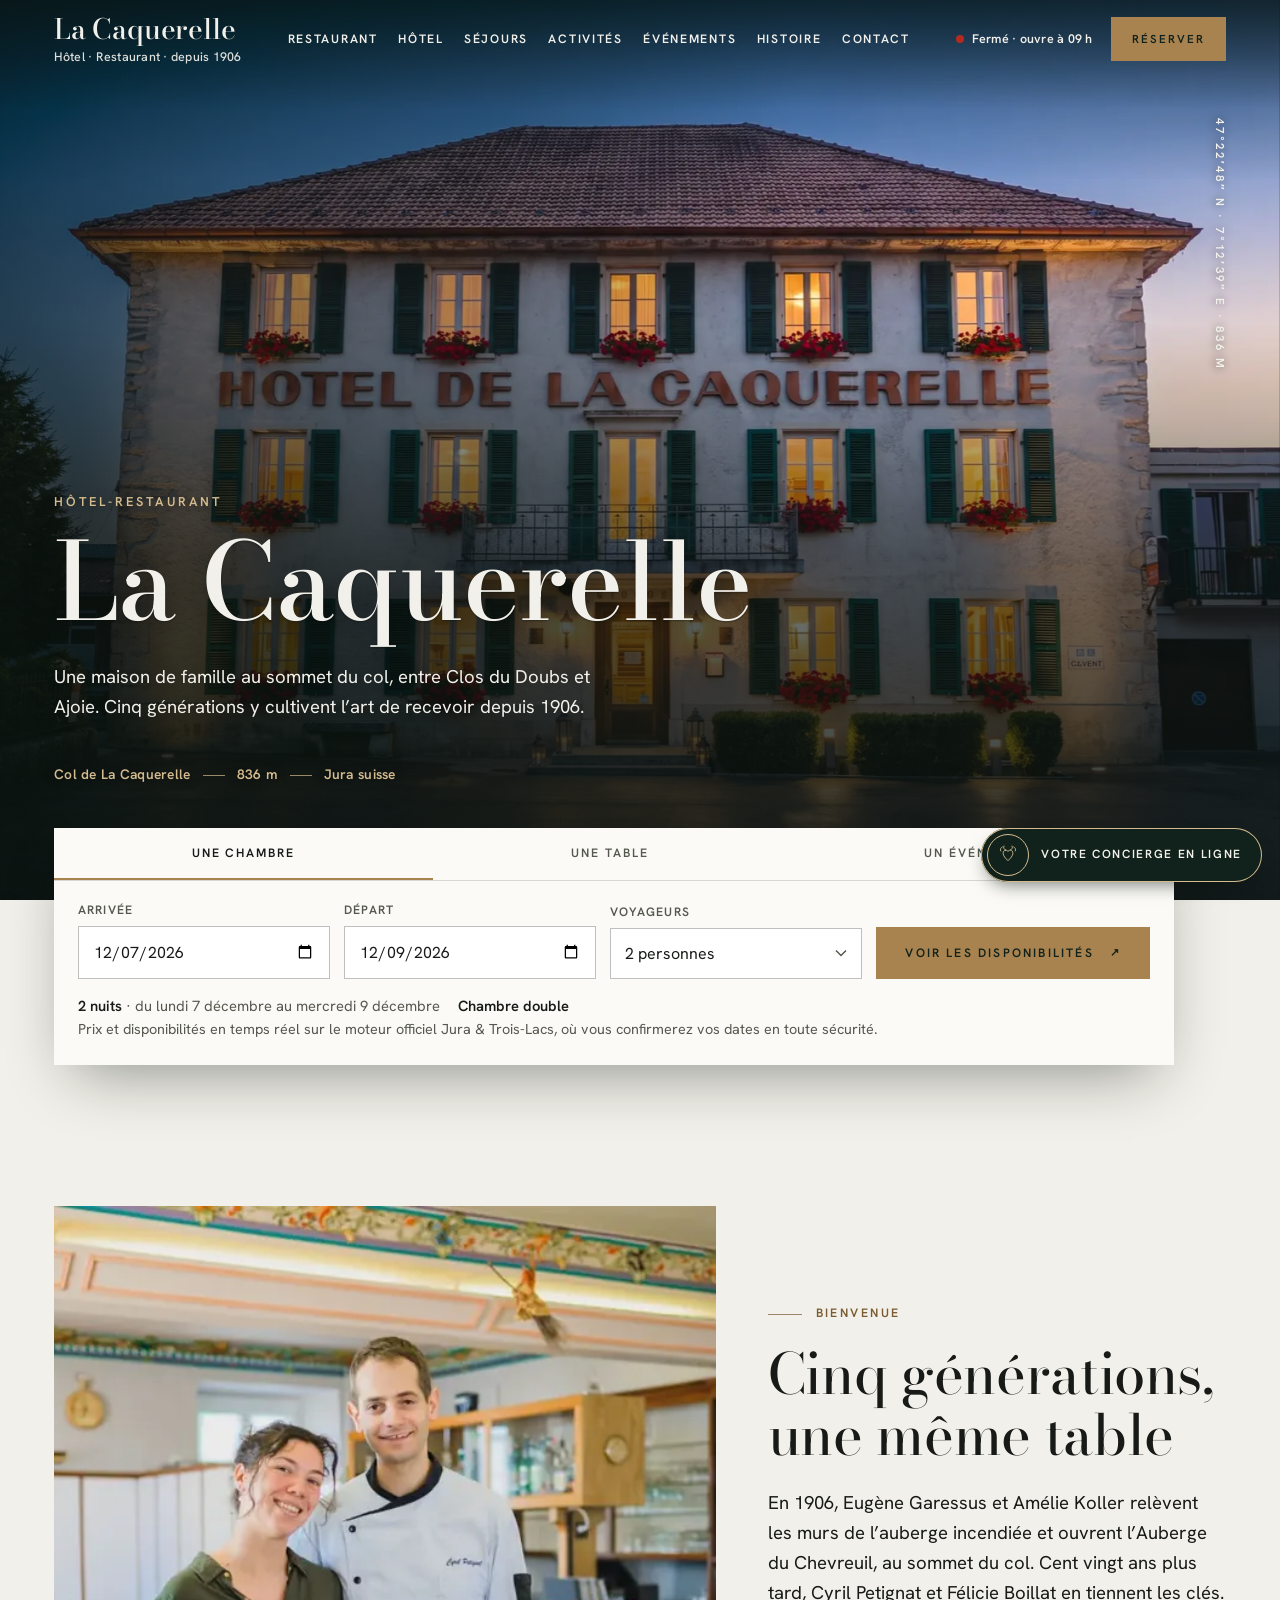
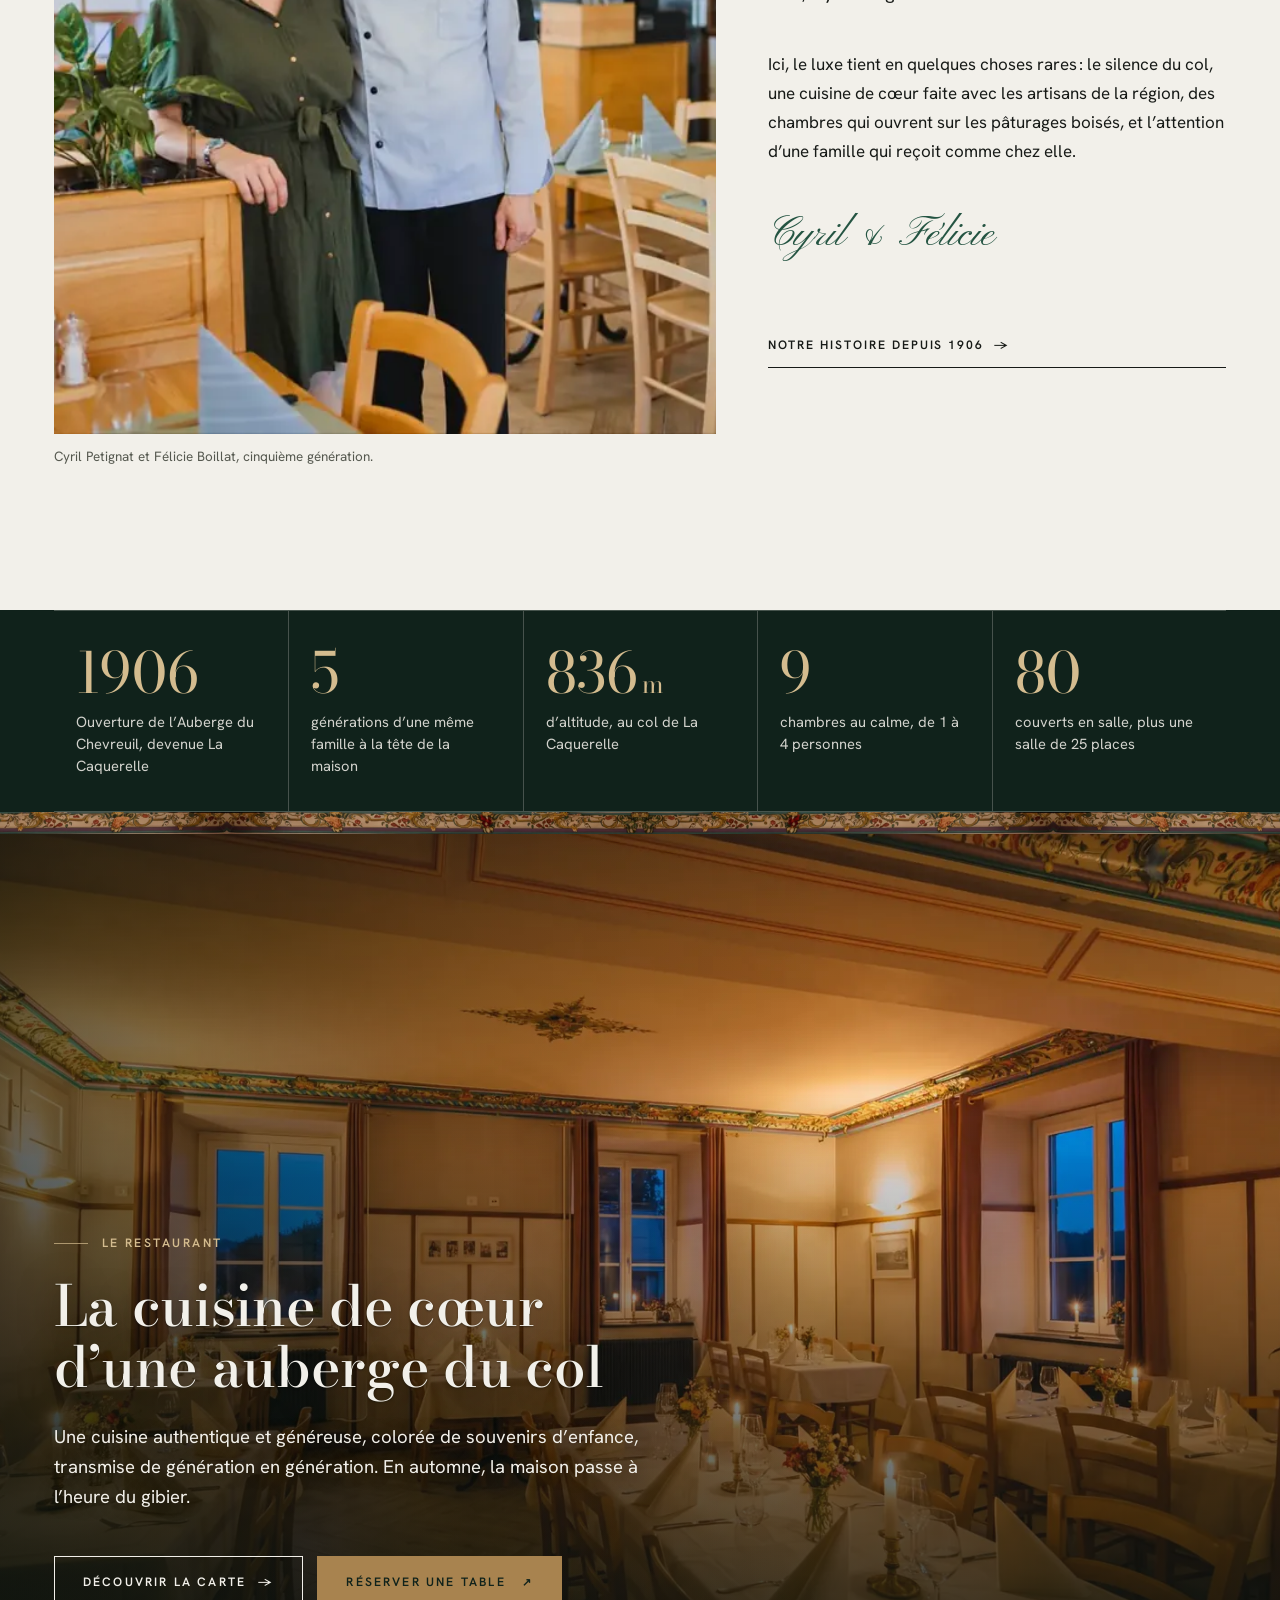
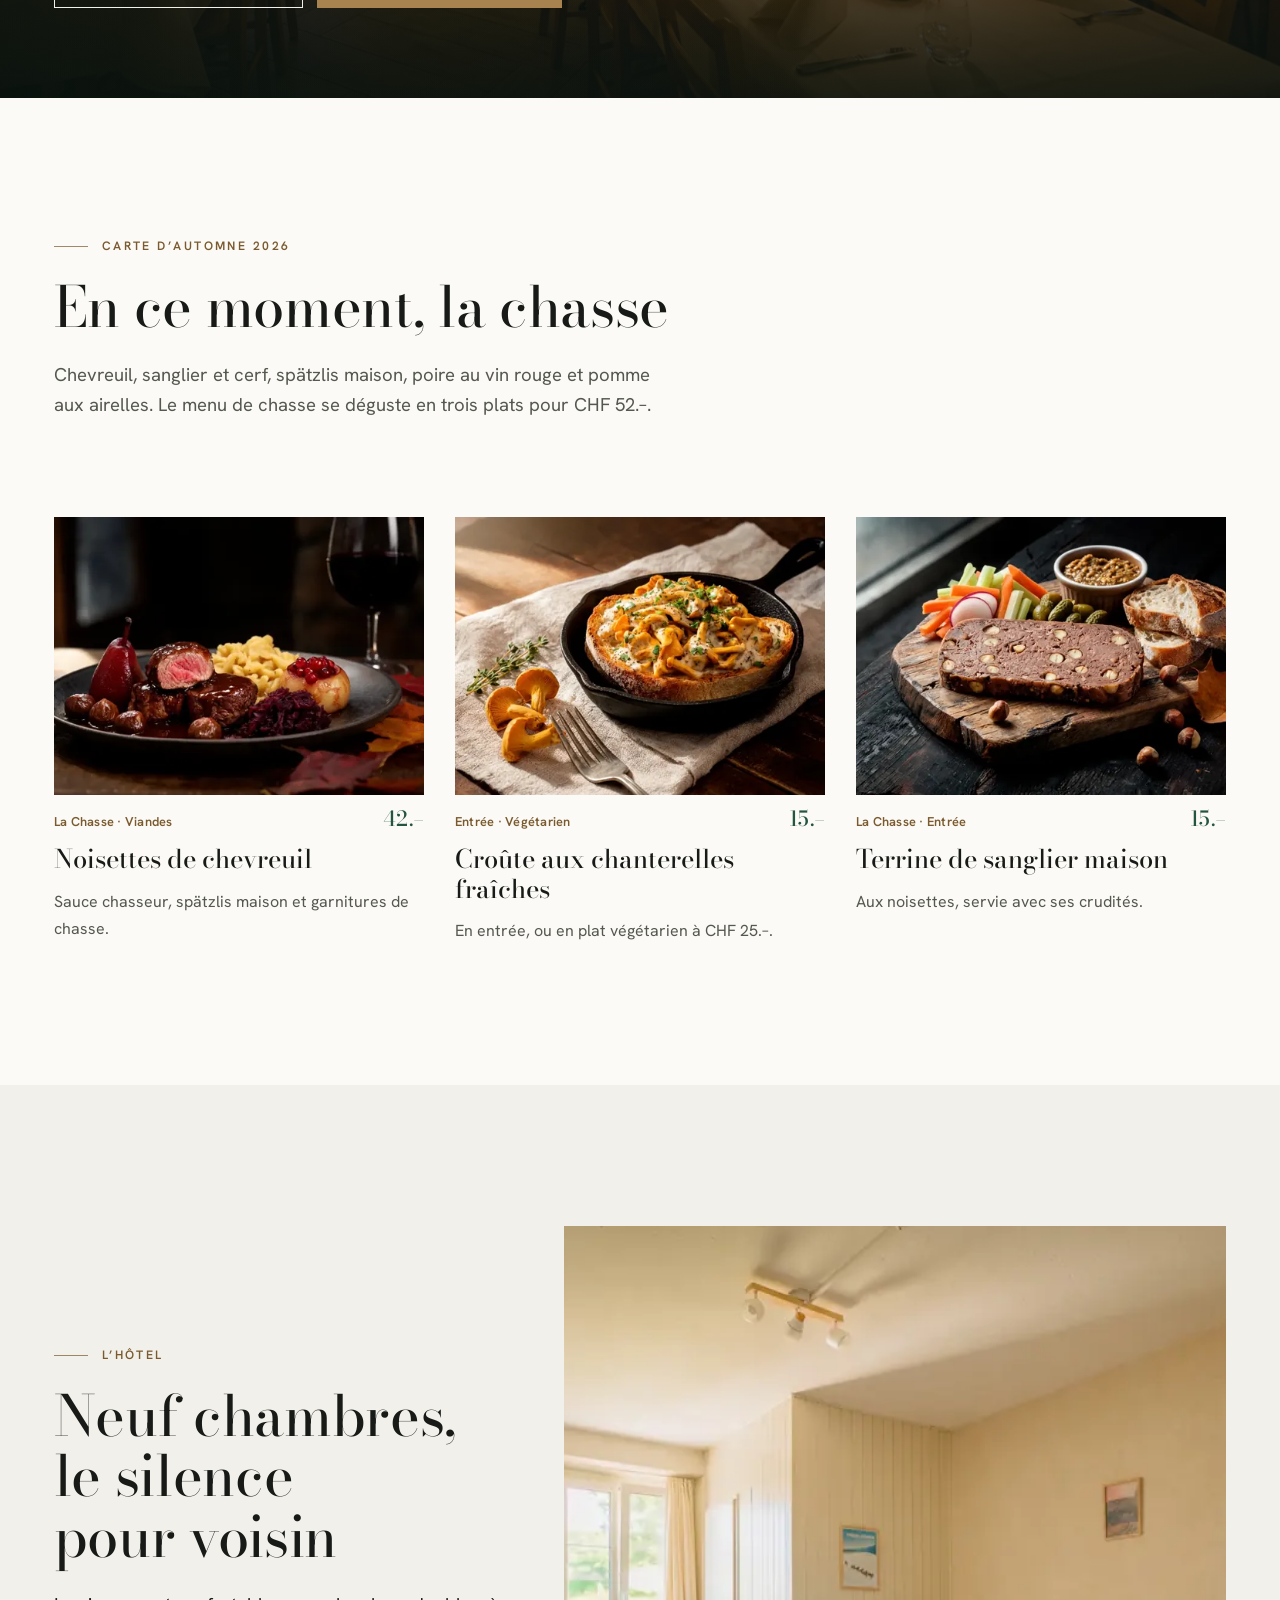
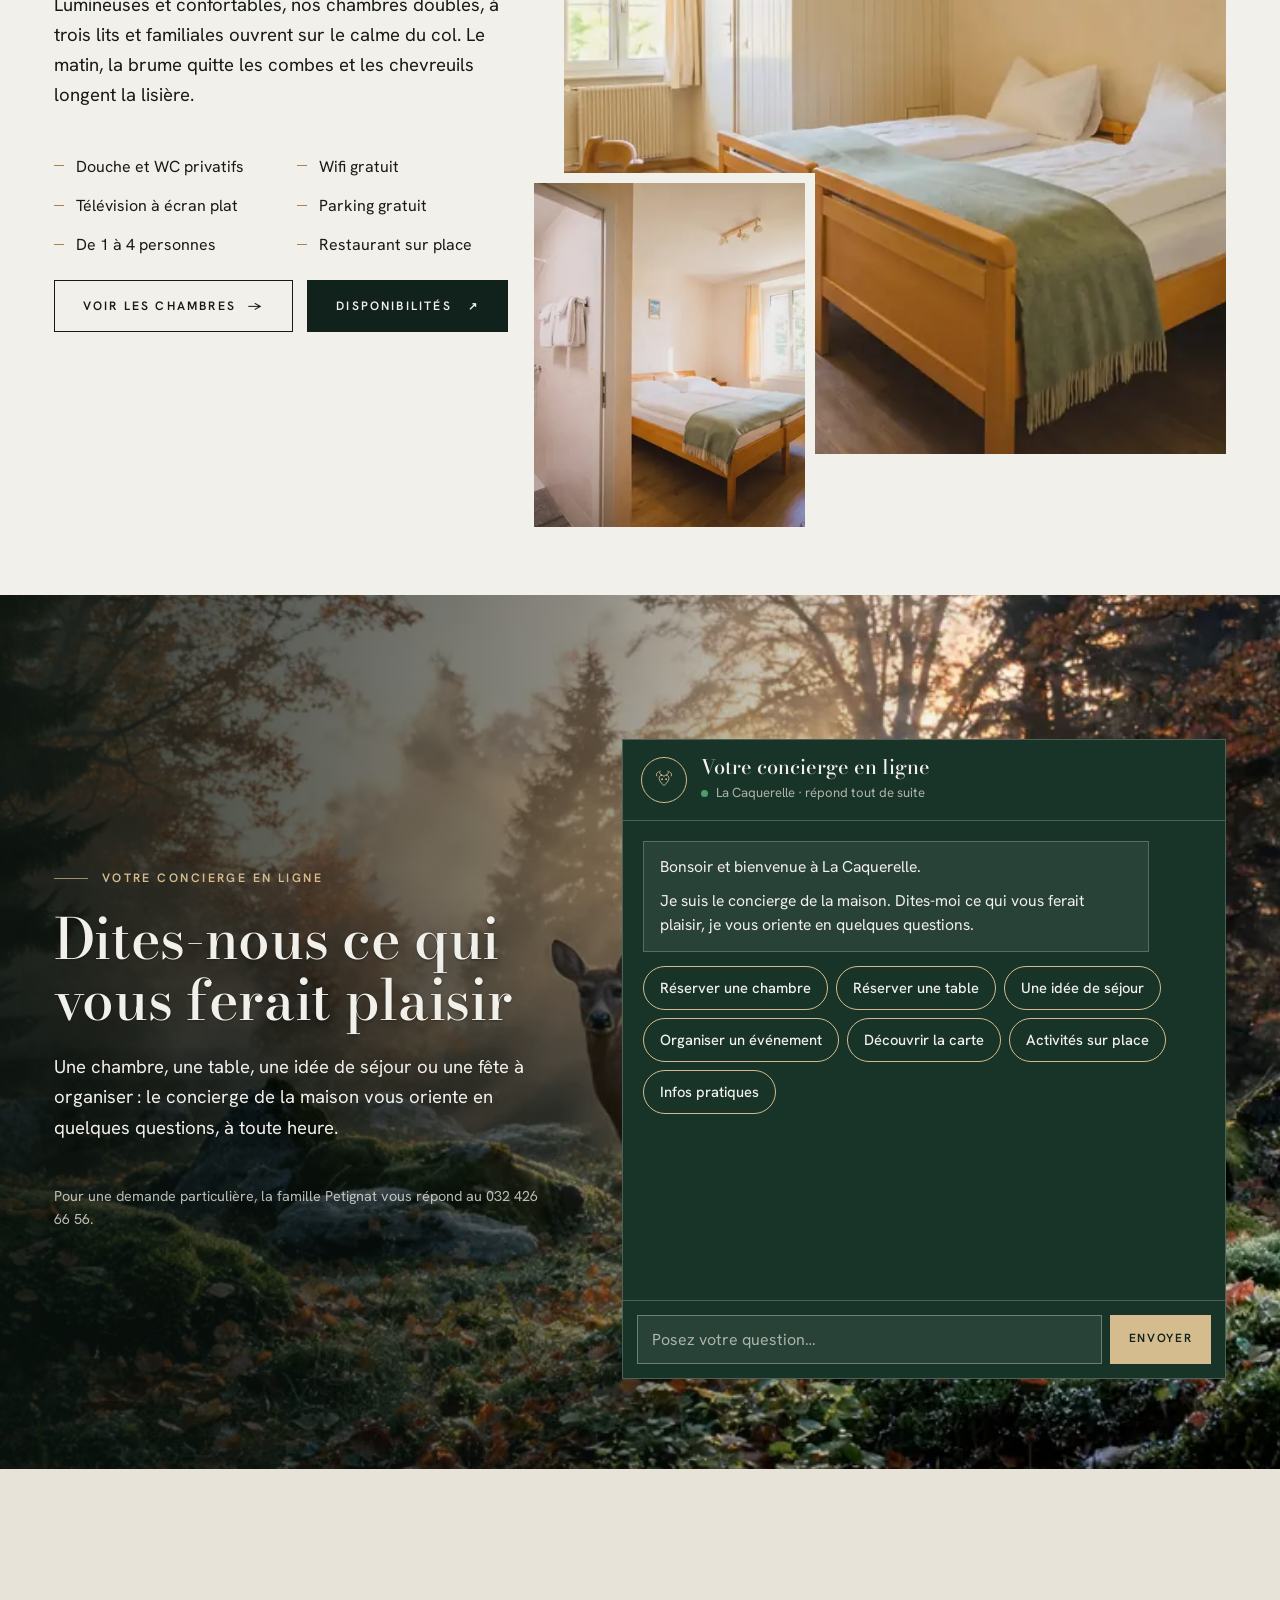
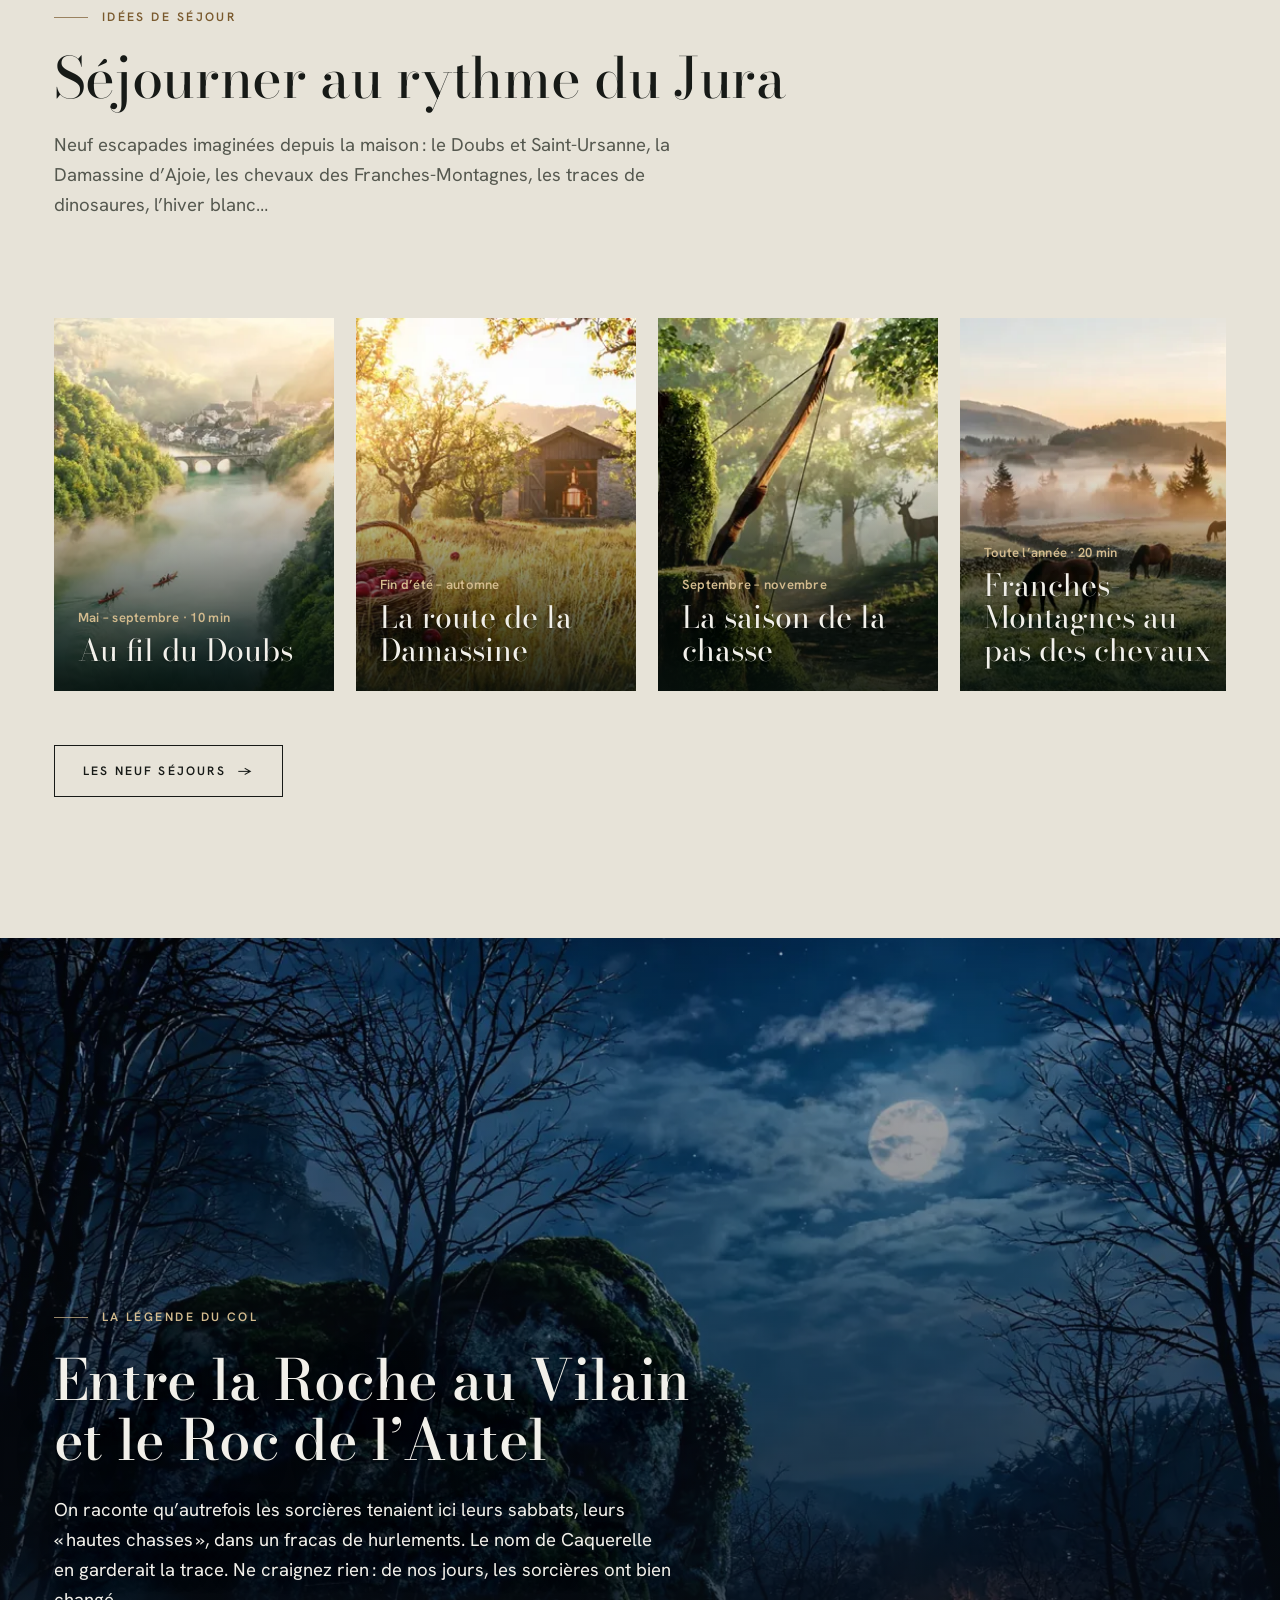
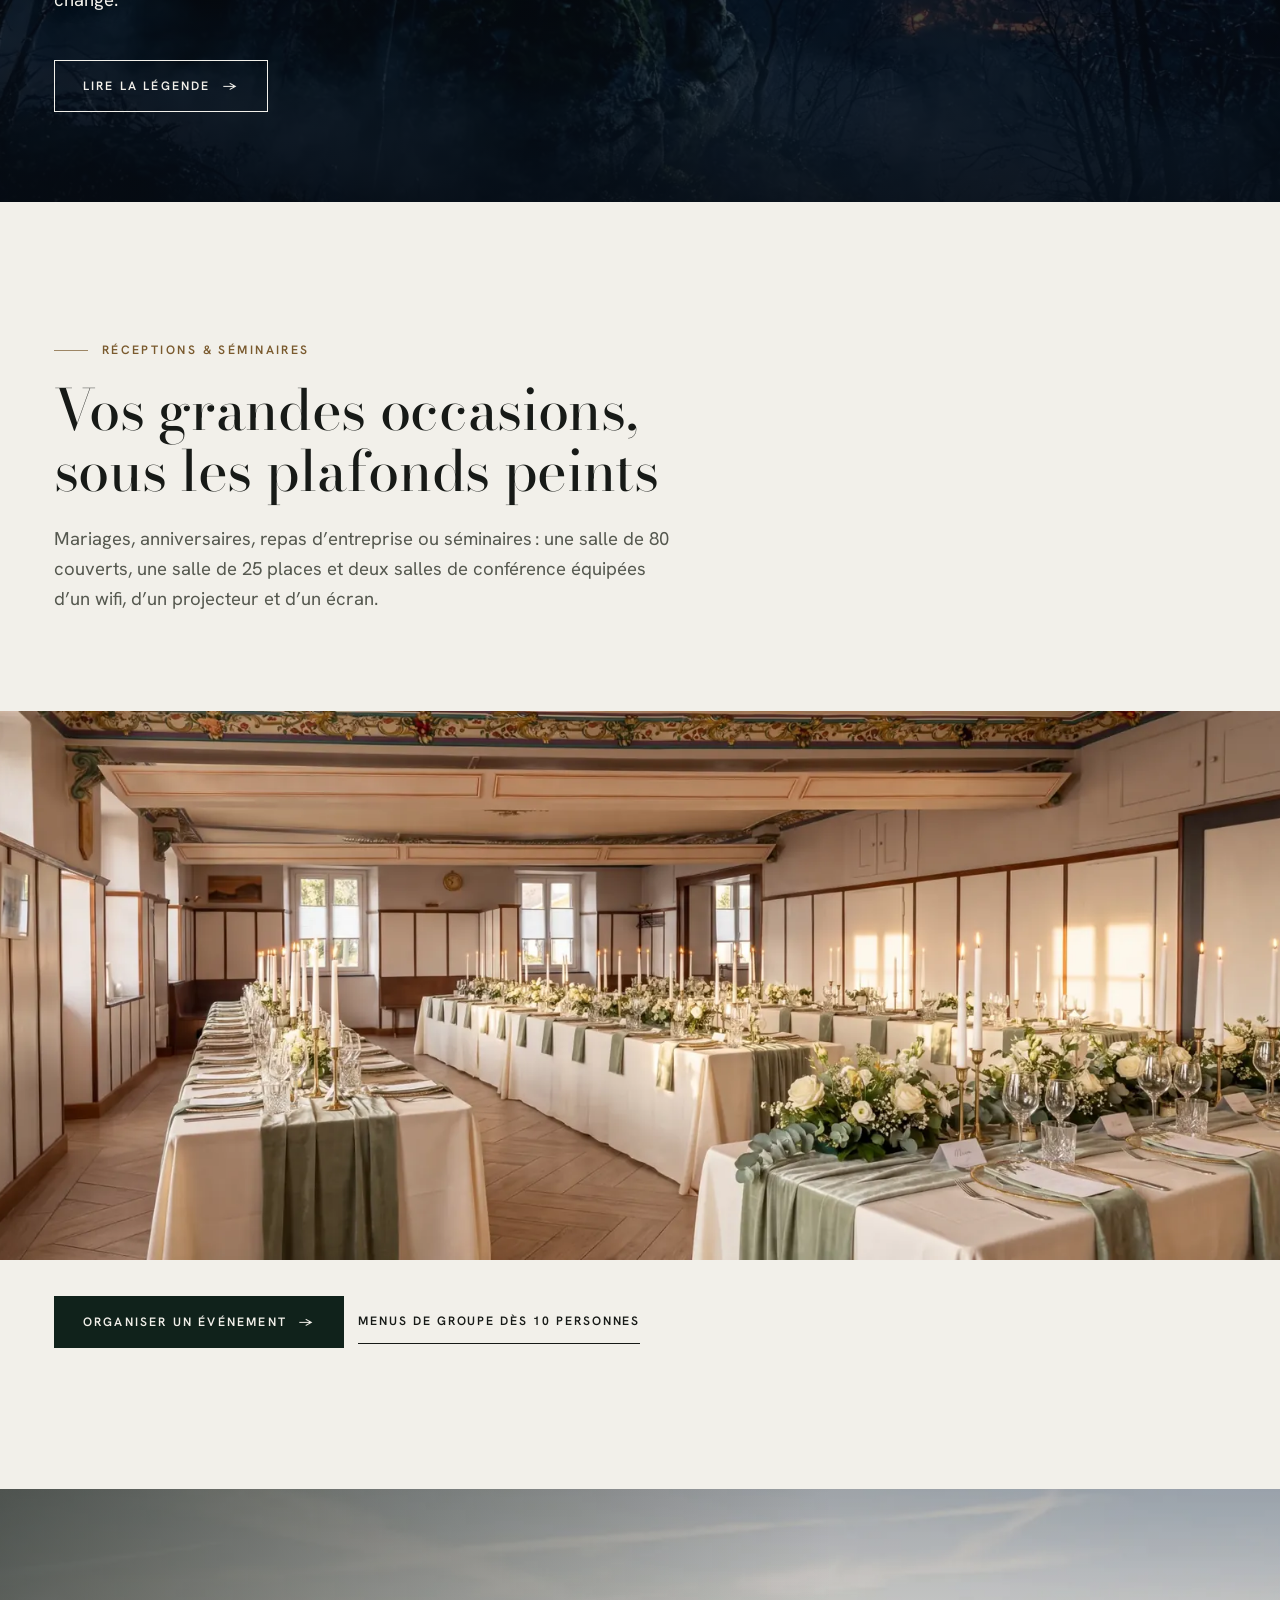
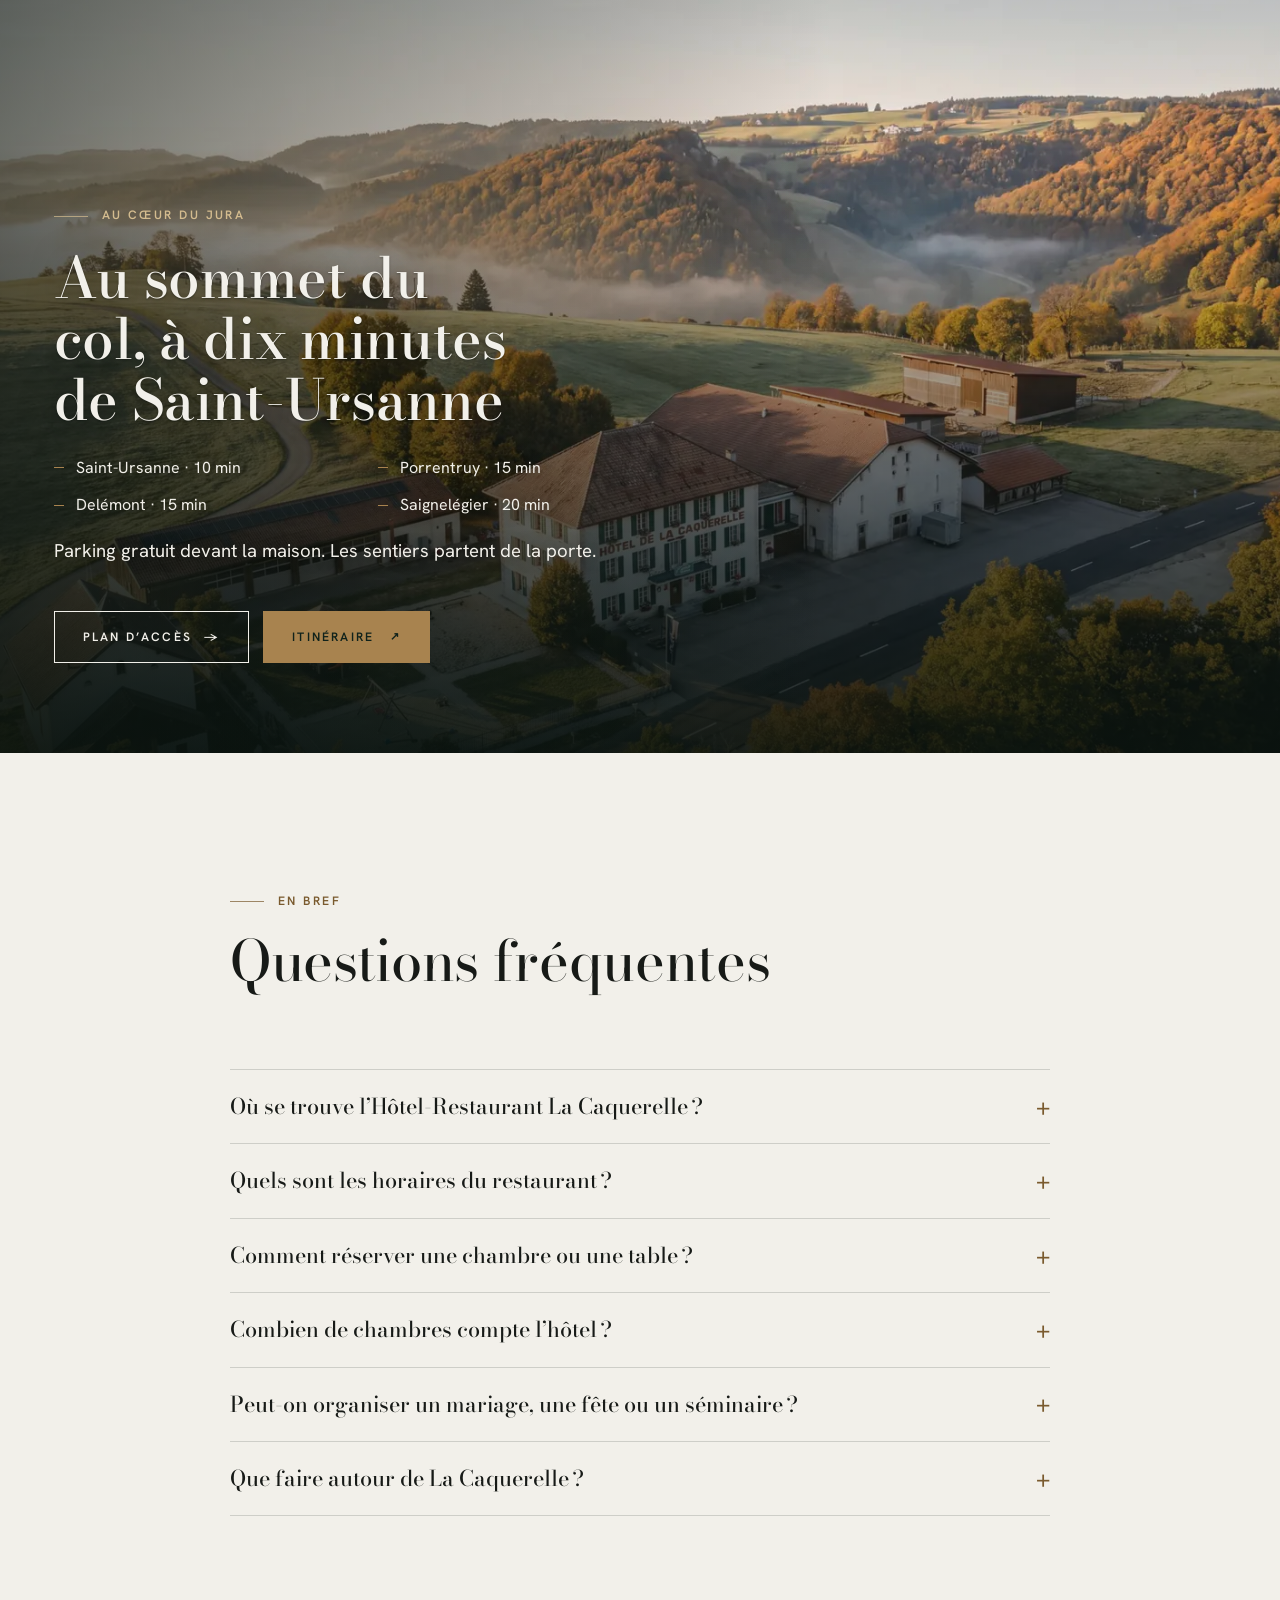
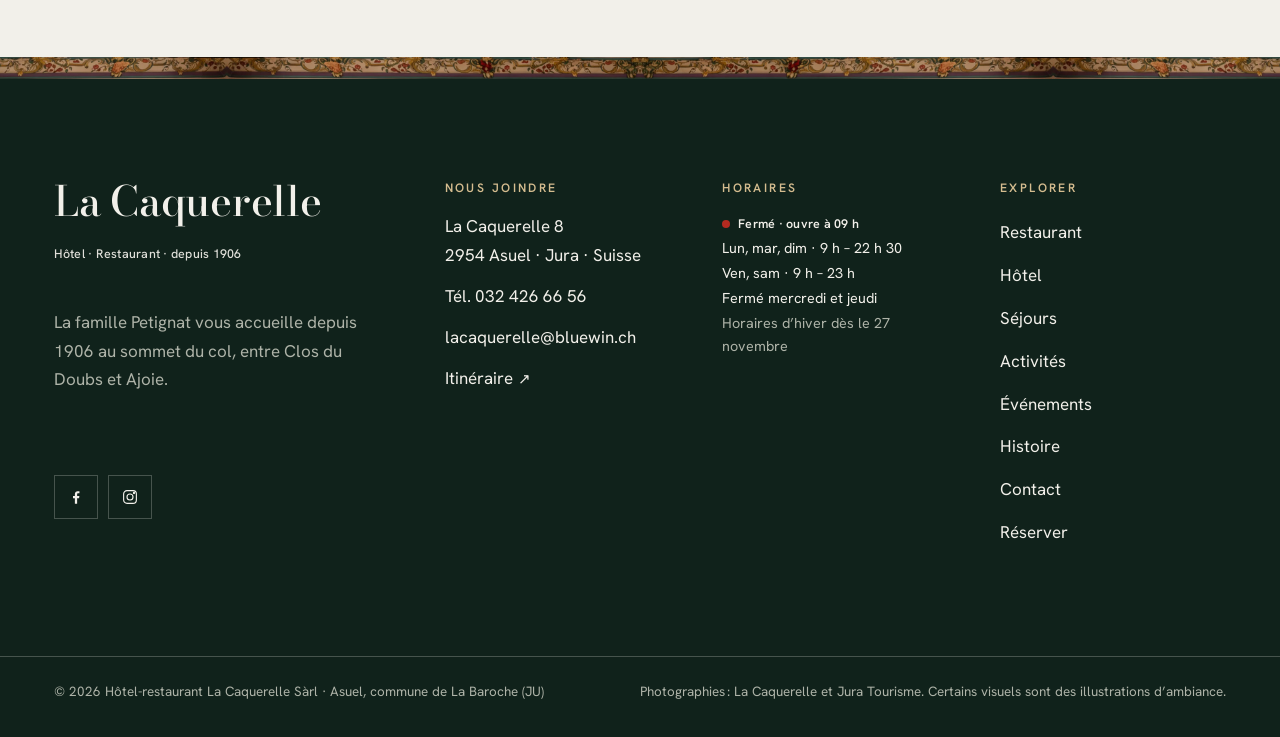
==== commit 7e68cdfe: "Mise à jour : nouvelle version du site (pages, CSS, JS)" ====
--- a/index.html
+++ b/index.html
@@ -27,6 +27,7 @@
     <div class="header-actions">
       <span class="open-pill" data-open-status>Horaires</span>
       <a class="btn btn--brass btn--sm" href="reserver.html">Réserver</a>
+      <button class="appbar-cg" type="button" data-sheet-open="sheet-cg" aria-haspopup="dialog" aria-controls="sheet-cg" aria-expanded="false" aria-label="Ouvrir votre concierge en ligne"><span class="appbar-cg__l"><span>Concierge</span> <span>en ligne</span></span><span class="cg-mono"><svg viewBox="0 0 32 32" fill="none" stroke="currentColor" stroke-width="1.1" stroke-linecap="round" stroke-linejoin="round" aria-hidden="true"><path d="M11 5c-1 2 0 4 2 5M9 6c-2 1-3 3-2 5M21 5c1 2 0 4-2 5M23 6c2 1 3 3 2 5"/><path d="M13 10c-2 0-3 2-3 4 0 3 3 6 6 9 3-3 6-6 6-9 0-2-1-4-3-4-1 0-2 .5-3 1.5C15 10.5 14 10 13 10z"/></svg></span></button>
       <button class="burger" type="button" data-burger aria-expanded="false" aria-controls="menu" aria-label="Ouvrir le menu"><span></span></button>
     </div>
   </div>
@@ -142,7 +143,7 @@
   <div class="chapter__media"><img src="chevreuil-1024.webp" srcset="chevreuil-640.webp 640w, chevreuil-1024.webp 1024w, chevreuil-1600.webp 1600w, chevreuil.webp 2400w" sizes="(max-width: 900px) 100vw, 58vw" alt="Chevreuil à l’aube dans une clairière moussue du Jura, feuilles d’automne et brume dorée" width="2400" height="1350" loading="lazy" decoding="async"></div>
   <div class="chapter__content"><div class="concierge-stage">
     <div class="stack">
-      <span class="eyebrow">Votre concierge</span>
+      <span class="eyebrow">Votre concierge en ligne</span>
       <h2 class="h2" id="cg-t">Dites-nous ce qui vous ferait plaisir</h2>
       <p class="lead">Une chambre, une table, une idée de séjour ou une fête à organiser : le concierge de la maison vous oriente en quelques questions, à toute heure.</p>
       <p class="small" style="color:rgba(242,240,234,.75)">Pour une demande particulière, la famille Petignat vous répond au <span class="num">032 426 66 56</span>.</p>
@@ -232,6 +233,61 @@
     <p>Photographies : La Caquerelle et Jura Tourisme. Certains visuels sont des illustrations d’ambiance.</p>
   </div>
 </footer>
-<button class="cg-fab" type="button" data-cg-fab aria-expanded="false" aria-label="Ouvrir le concierge"><span class="cg-mono"><svg viewBox="0 0 32 32" fill="none" stroke="currentColor" stroke-width="1.1" stroke-linecap="round" stroke-linejoin="round" aria-hidden="true"><path d="M11 5c-1 2 0 4 2 5M9 6c-2 1-3 3-2 5M21 5c1 2 0 4-2 5M23 6c2 1 3 3 2 5"/><path d="M13 10c-2 0-3 2-3 4 0 3 3 6 6 9 3-3 6-6 6-9 0-2-1-4-3-4-1 0-2 .5-3 1.5C15 10.5 14 10 13 10z"/></svg></span><span class="lbl">Concierge</span></button>
+<button class="cg-fab" type="button" data-cg-fab aria-expanded="false" aria-label="Ouvrir votre concierge en ligne"><span class="cg-mono"><svg viewBox="0 0 32 32" fill="none" stroke="currentColor" stroke-width="1.1" stroke-linecap="round" stroke-linejoin="round" aria-hidden="true"><path d="M11 5c-1 2 0 4 2 5M9 6c-2 1-3 3-2 5M21 5c1 2 0 4-2 5M23 6c2 1 3 3 2 5"/><path d="M13 10c-2 0-3 2-3 4 0 3 3 6 6 9 3-3 6-6 6-9 0-2-1-4-3-4-1 0-2 .5-3 1.5C15 10.5 14 10 13 10z"/></svg></span><span class="lbl">Votre concierge en ligne</span></button>
+<nav class="tabbar" aria-label="Navigation rapide">
+  <a class="tabbar__i" href="./" aria-current="page"><span class="tabbar__ic"><svg viewBox="0 0 24 24" fill="none" stroke="currentColor" stroke-width="1.6" stroke-linecap="round" stroke-linejoin="round" aria-hidden="true"><path d="M3.5 11.2 12 4l8.5 7.2"/><path d="M5.5 9.6V20h13V9.6"/><path d="M10 20v-5.2h4V20"/></svg></span><span class="tabbar__l">Accueil</span></a><a class="tabbar__i" href="restaurant.html"><span class="tabbar__ic"><svg viewBox="0 0 24 24" fill="none" stroke="currentColor" stroke-width="1.6" stroke-linecap="round" stroke-linejoin="round" aria-hidden="true"><path d="M3 17.5h18"/><path d="M5 17.5a7 7 0 0 1 14 0"/><path d="M12 10.5V8.6"/><circle cx="12" cy="7.4" r="1.1"/><path d="M6.5 20.5h11"/></svg></span><span class="tabbar__l">Restaurant</span></a><button class="tabbar__i tabbar__i--cta" type="button" data-sheet-open="sheet-book" aria-haspopup="dialog" aria-controls="sheet-book" aria-expanded="false"><span class="tabbar__ic"><svg viewBox="0 0 24 24" fill="none" stroke="currentColor" stroke-width="1.6" stroke-linecap="round" stroke-linejoin="round" aria-hidden="true"><rect x="3.5" y="5" width="17" height="15.5" rx="3"/><path d="M3.5 9.8h17M8 3v3.6M16 3v3.6"/><path d="m9.2 15 2 2 3.8-3.9"/></svg></span><span class="tabbar__l">Réserver</span></button><a class="tabbar__i" href="sejours.html"><span class="tabbar__ic"><svg viewBox="0 0 24 24" fill="none" stroke="currentColor" stroke-width="1.6" stroke-linecap="round" stroke-linejoin="round" aria-hidden="true"><path d="m2.5 19.5 6.2-9.8 3.9 5.9 2.4-3.4 6.5 7.3z"/><circle cx="16.8" cy="6.2" r="2.1"/></svg></span><span class="tabbar__l">Séjours</span></a><button class="tabbar__i" type="button" data-sheet-open="sheet-plus" aria-haspopup="dialog" aria-controls="sheet-plus" aria-expanded="false"><span class="tabbar__ic"><svg viewBox="0 0 24 24" fill="none" stroke="currentColor" stroke-width="1.6" stroke-linecap="round" stroke-linejoin="round" aria-hidden="true"><rect x="4" y="4" width="6.6" height="6.6" rx="1.8"/><rect x="13.4" y="4" width="6.6" height="6.6" rx="1.8"/><rect x="4" y="13.4" width="6.6" height="6.6" rx="1.8"/><rect x="13.4" y="13.4" width="6.6" height="6.6" rx="1.8"/></svg></span><span class="tabbar__l">Plus</span></button>
+</nav>
+<dialog class="sheet" id="sheet-book" aria-labelledby="sb-title">
+  <div class="sheet__head" data-sheet-drag><span class="sheet__grab" aria-hidden="true"></span><h2 class="sheet__t" id="sb-title">Réserver</h2><button class="sheet__x" type="button" data-sheet-close aria-label="Fermer"><svg viewBox="0 0 24 24" fill="none" stroke="currentColor" stroke-width="1.6" stroke-linecap="round" stroke-linejoin="round" aria-hidden="true"><path d="M6 6l12 12M18 6 6 18"/></svg></button></div>
+  <div class="sheet__body">
+    <div data-tabs>
+      <div class="tabs" role="tablist" aria-label="Type de réservation">
+        <button class="tab" role="tab" id="sb-t-ch" aria-selected="true" aria-controls="sb-p-ch" type="button">Chambre</button>
+        <button class="tab" role="tab" id="sb-t-ta" aria-selected="false" aria-controls="sb-p-ta" tabindex="-1" type="button">Table</button>
+        <button class="tab" role="tab" id="sb-t-ev" aria-selected="false" aria-controls="sb-p-ev" tabindex="-1" type="button">Événement</button>
+      </div>
+      <div class="tabpanel" role="tabpanel" id="sb-p-ch" aria-labelledby="sb-t-ch"><form class="bk" data-room onsubmit="return false">
+  <div class="bk-grid bk-grid--3">
+    <div class="field"><label for="ar-sb">Arrivée</label><input id="ar-sb" type="date" name="arrivee" required></div>
+    <div class="field"><label for="de-sb">Départ</label><input id="de-sb" type="date" name="depart" required></div>
+    <div class="field"><label for="pe-sb">Voyageurs</label><select id="pe-sb" name="personnes"><option value="1">1 personne</option><option value="2" selected>2 personnes</option><option value="3">3 personnes</option><option value="4">4 personnes</option><option value="5">5 personnes</option><option value="6">6 personnes</option></select></div>
+    
+    <a class="btn btn--brass ext" href="https://booking.juratroislacs.ch/TDS00020010000457519/tbooking/?lang=fr" target="_blank" rel="noopener">Voir les disponibilités</a>
+  </div>
+  <p class="bk-recap" data-recap aria-live="polite"></p>
+  <p class="small muted" style="margin:0">Prix et disponibilités en temps réel sur le moteur officiel Jura &amp; Trois-Lacs, où vous confirmerez vos dates en toute sécurité.</p>
+</form></div>
+      <div class="tabpanel" role="tabpanel" id="sb-p-ta" aria-labelledby="sb-t-ta" hidden><form class="bk" data-table onsubmit="return false">
+  <div class="bk-grid bk-grid--3">
+    <div class="field"><label for="td-sb">Date</label><input id="td-sb" type="date" name="date" required></div>
+    <div class="field"><label for="th-sb">Heure</label><select id="th-sb" name="heure"></select></div>
+    <div class="field"><label for="tc-sb">Couverts</label><select id="tc-sb" name="couverts"><option value="1">1 couvert</option><option value="2" selected>2 couverts</option><option value="3">3 couverts</option><option value="4">4 couverts</option><option value="5">5 couverts</option><option value="6">6 couverts</option><option value="7">7 couverts</option><option value="8">8 couverts</option><option value="9">9 couverts</option><option value="10">10 couverts</option><option value="11">11 couverts</option><option value="12">12 couverts</option><option value="15">15 couverts</option><option value="20">20 couverts</option><option value="25">25 couverts</option><option value="30">30 couverts</option></select></div>
+    <a class="btn btn--brass ext" href="https://www.mylocalina.ch/widget/?id=2bb7ca5d-07d8-4615-83be-13c94adc9818" target="_blank" rel="noopener">Réserver la table</a>
+  </div>
+  <p class="bk-recap" data-recap aria-live="polite"></p>
+  <p class="small muted" style="margin:0">Confirmation immédiate sur notre système de réservation en ligne, ou par téléphone au <span class="num">032 426 66 56</span>.</p>
+</form></div>
+      <div class="tabpanel" role="tabpanel" id="sb-p-ev" aria-labelledby="sb-t-ev" hidden><div class="stack-sm"><p style="margin:0">Mariage, anniversaire, séminaire ou sortie de groupe : 80 couverts, une salle de 25 places et deux salles de conférence équipées.</p><a class="btn btn--brass" href="evenements.html#demande">Préparer ma demande</a><a class="btn" href="restaurant.html#groupes">Menus de groupe</a></div></div>
+    </div>
+    <a class="sheet__call" href="tel:+41324266656"><svg viewBox="0 0 24 24" fill="none" stroke="currentColor" stroke-width="1.6" stroke-linecap="round" stroke-linejoin="round" aria-hidden="true"><path d="M6.6 3.5h2.7l1.4 4-2.1 1.3a11 11 0 0 0 6.6 6.6l1.3-2.1 4 1.4v2.7a1.9 1.9 0 0 1-2 1.9A16.3 16.3 0 0 1 4.6 5.5a1.9 1.9 0 0 1 2-2z"/></svg><span>Une question ? <b class="num">032 426 66 56</b></span></a>
+  </div>
+</dialog>
+<dialog class="sheet" id="sheet-plus" aria-labelledby="sp-title">
+  <div class="sheet__head" data-sheet-drag><span class="sheet__grab" aria-hidden="true"></span><h2 class="sheet__t" id="sp-title">La maison</h2><button class="sheet__x" type="button" data-sheet-close aria-label="Fermer"><svg viewBox="0 0 24 24" fill="none" stroke="currentColor" stroke-width="1.6" stroke-linecap="round" stroke-linejoin="round" aria-hidden="true"><path d="M6 6l12 12M18 6 6 18"/></svg></button></div>
+  <div class="sheet__body">
+    <p class="sheet__status"><span class="open-pill" data-open-status>Horaires</span></p>
+    <ul class="app-grid"><li><a class="app-tile" href="hotel.html"><svg viewBox="0 0 24 24" fill="none" stroke="currentColor" stroke-width="1.6" stroke-linecap="round" stroke-linejoin="round" aria-hidden="true"><path d="M3 18.5V6.5M3 14h18v4.5M21 14v-2.2a3 3 0 0 0-3-3h-7.2V14"/><circle cx="7" cy="11" r="1.9"/></svg><span>Hôtel</span></a></li><li><a class="app-tile" href="activites.html"><svg viewBox="0 0 24 24" fill="none" stroke="currentColor" stroke-width="1.6" stroke-linecap="round" stroke-linejoin="round" aria-hidden="true"><circle cx="12" cy="12" r="8.2"/><circle cx="12" cy="12" r="4.3"/><circle cx="12" cy="12" r=".9" fill="currentColor"/></svg><span>Activités</span></a></li><li><a class="app-tile" href="evenements.html"><svg viewBox="0 0 24 24" fill="none" stroke="currentColor" stroke-width="1.6" stroke-linecap="round" stroke-linejoin="round" aria-hidden="true"><path d="M8 3.5h8l-.6 5.4a3.4 3.4 0 0 1-6.8 0z"/><path d="M12 12.3v7.7M8.6 20.5h6.8"/></svg><span>Événements</span></a></li><li><a class="app-tile" href="historique.html"><svg viewBox="0 0 24 24" fill="none" stroke="currentColor" stroke-width="1.6" stroke-linecap="round" stroke-linejoin="round" aria-hidden="true"><path d="M12 6.6C10 5.1 7 4.6 4 5.1v13.2c3-.5 6 0 8 1.5 2-1.5 5-2 8-1.5V5.1c-3-.5-6 0-8 1.5z"/><path d="M12 6.6v13.2"/></svg><span>Histoire</span></a></li><li><a class="app-tile" href="contact.html"><svg viewBox="0 0 24 24" fill="none" stroke="currentColor" stroke-width="1.6" stroke-linecap="round" stroke-linejoin="round" aria-hidden="true"><path d="M12 21s-6.6-5.7-6.6-11.1a6.6 6.6 0 0 1 13.2 0C18.6 15.3 12 21 12 21z"/><circle cx="12" cy="9.9" r="2.3"/></svg><span>Contact</span></a></li><li><button class="app-tile" type="button" data-sheet-open="sheet-cg" aria-haspopup="dialog" aria-controls="sheet-cg"><svg viewBox="0 0 24 24" fill="none" stroke="currentColor" stroke-width="1.6" stroke-linecap="round" stroke-linejoin="round" aria-hidden="true"><path d="M4.5 5.5h15v10.2h-8.2L6.8 19.3v-3.6H4.5z"/><path d="M8.5 10.6h7"/></svg><span>Votre concierge en ligne</span></button></li></ul>
+    <div class="quick">
+      <a class="quick__i" href="tel:+41324266656"><svg viewBox="0 0 24 24" fill="none" stroke="currentColor" stroke-width="1.6" stroke-linecap="round" stroke-linejoin="round" aria-hidden="true"><path d="M6.6 3.5h2.7l1.4 4-2.1 1.3a11 11 0 0 0 6.6 6.6l1.3-2.1 4 1.4v2.7a1.9 1.9 0 0 1-2 1.9A16.3 16.3 0 0 1 4.6 5.5a1.9 1.9 0 0 1 2-2z"/></svg><span>Appeler</span></a>
+      <a class="quick__i" href="https://www.google.com/maps/search/?api=1&query=47.379887%2C7.2109573" target="_blank" rel="noopener"><svg viewBox="0 0 24 24" fill="none" stroke="currentColor" stroke-width="1.6" stroke-linecap="round" stroke-linejoin="round" aria-hidden="true"><path d="m4 11 16-7-7 16-2.1-6.9z"/></svg><span>Itinéraire</span></a>
+      <a class="quick__i" href="mailto:lacaquerelle@bluewin.ch"><svg viewBox="0 0 24 24" fill="none" stroke="currentColor" stroke-width="1.6" stroke-linecap="round" stroke-linejoin="round" aria-hidden="true"><rect x="3.5" y="5.5" width="17" height="13" rx="2.4"/><path d="m4.2 7.2 7.8 5.9 7.8-5.9"/></svg><span>E-mail</span></a>
+    </div>
+    <p class="sheet__foot">La Caquerelle 8 · 2954 Asuel · Jura suisse<br>Fermé le mercredi et le jeudi</p>
+  </div>
+</dialog>
+<dialog class="sheet sheet--dark sheet--tall" id="sheet-cg" aria-label="Votre concierge en ligne">
+  <div class="sheet__head sheet__head--bare" data-sheet-drag><span class="sheet__grab" aria-hidden="true"></span></div>
+  <div class="sheet__cg" data-cg-sheet></div>
+</dialog>
 <script src="site.js" defer></script>
 </body></html>
--- a/site.css
+++ b/site.css
@@ -496,4 +496,229 @@
   .btn,.chip,.copy,.cg-chip,.tab[aria-selected="true"]{border:1px solid CanvasText}
   .hero::after,.chapter::after,.tile::after{display:none}
 }
-@media (max-width:440px){.tab{flex:1 1 auto;padding:16px 8px;letter-spacing:.05em;font-size:.72rem}}
+
+/* =====================================================================
+   Application mobile (≤ 760 px)
+   Le site garde sa mise en page éditoriale sur ordinateur et tablette ;
+   sur téléphone il devient une application : barre d'onglets flottante,
+   feuilles modales qui montent du bas, photos en cartes arrondies,
+   carrousels au pouce, contrôles segmentés et listes groupées.
+   ===================================================================== */
+.tabbar,.appbar-cg{display:none}
+
+@media (max-width:760px){
+  :root{--r-xl:28px;--r-l:22px;--r-m:16px;--r-s:12px;--tabbar-h:64px;--tabbar-gap:max(10px,env(safe-area-inset-bottom,0px));--drawer:cubic-bezier(.32,.72,0,1);--lift:0 1px 2px rgba(23,26,23,.06),0 10px 24px -14px rgba(23,26,23,.28)}
+  html{scroll-padding-top:76px;scroll-padding-bottom:calc(var(--tabbar-h) + 28px)}
+  a,button,summary,label{-webkit-tap-highlight-color:transparent}
+
+  /* Barre d'application */
+  .site-header__inner{height:60px;gap:12px}
+  .burger,.header-actions .btn,.header-actions .open-pill{display:none}
+  .brand{gap:6px}
+  .brand__name{font-size:1.4rem}
+  .brand__tag{font-size:.72rem}
+  .header-actions{flex:0 1 auto;min-width:0}
+  .appbar-cg{display:inline-flex;align-items:center;gap:8px;min-width:0;min-height:44px;padding:4px 4px 4px 14px;border:0;border-radius:999px;background:var(--spruce);color:var(--chaux);box-shadow:inset 0 0 0 1px rgba(212,188,143,.55),0 4px 12px -4px rgba(var(--scrim),.5);cursor:pointer;touch-action:manipulation;transition:transform .16s var(--ease)}
+  .appbar-cg:active{transform:scale(.96)}
+  .appbar-cg__l{min-width:0;font:600 .8rem/1.15 var(--f-body);letter-spacing:.01em;text-align:right}
+  .appbar-cg__l > span{white-space:nowrap}
+  .appbar-cg .cg-mono{flex:none;width:36px;height:36px;border:0;background:rgba(212,188,143,.16);color:var(--brass-light)}
+  .appbar-cg svg{width:22px;height:22px}
+  .cg-fab,.cg-pop{display:none}
+
+  /* Barre d'onglets flottante */
+  .tabbar{display:grid;grid-template-columns:repeat(5,minmax(0,1fr));position:fixed;left:10px;right:10px;bottom:var(--tabbar-gap);z-index:65;height:var(--tabbar-h);padding:6px 4px;border-radius:24px;background:var(--spruce);color:var(--mist);box-shadow:0 14px 30px -12px rgba(var(--scrim),.7),0 2px 6px rgba(var(--scrim),.22);view-transition-name:tabbar;transition:transform .3s var(--ease),opacity .2s ease}
+  .tabbar__i{display:grid;justify-items:center;align-content:center;gap:3px;min-width:0;min-height:48px;padding:0;border:0;border-radius:18px;background:none;color:inherit;font:600 .7rem/1 var(--f-body);letter-spacing:.01em;text-decoration:none;cursor:pointer;touch-action:manipulation}
+  .tabbar__ic{display:grid;place-items:center;width:52px;height:30px;border-radius:999px;transition:background-color .2s ease,color .2s ease,transform .16s var(--ease)}
+  .tabbar__ic svg{width:22px;height:22px}
+  .tabbar__l{max-width:100%;overflow:hidden;text-overflow:ellipsis;white-space:nowrap}
+  .tabbar__i[aria-current="page"],.tabbar__i.is-active,.tabbar__i[aria-expanded="true"]{color:var(--chaux)}
+  .tabbar__i[aria-current="page"] .tabbar__ic,.tabbar__i.is-active .tabbar__ic,.tabbar__i[aria-expanded="true"] .tabbar__ic{background:rgba(212,188,143,.2);color:var(--brass-light)}
+  .tabbar__i--cta{color:var(--brass-light)}
+  .tabbar__i--cta .tabbar__ic,.tabbar__i--cta[aria-expanded="true"] .tabbar__ic{background:var(--brass);color:var(--spruce)}
+  .tabbar__i:active .tabbar__ic{transform:scale(.9)}
+  .tabbar :focus-visible{outline-color:var(--brass-light);outline-offset:-3px}
+  .kb-open .tabbar{transform:translateY(calc(100% + 24px));opacity:0;pointer-events:none}
+
+  /* Contrôles : boutons pilule, champs arrondis, contrôles segmentés */
+  .btn{border-radius:999px;padding:15px 24px;letter-spacing:.12em}
+  .btn--sm{padding:12px 18px}
+  .hero .btn-row .btn,.chapter .btn-row .btn{flex:1 1 auto}
+  .bk .btn{width:100%}
+  .field label,.field .lbl{font-size:.8rem;letter-spacing:.03em;text-transform:none}
+  .field input,.field select,.field textarea{border-radius:var(--r-s);border-color:rgba(23,26,23,.2);background-color:#fff}
+  .field input::-webkit-date-and-time-value{text-align:left}
+  .field textarea{border-radius:var(--r-m)}
+  .bk-grid,.bk-grid--3{grid-template-columns:1fr 1fr;gap:12px}
+  .bk-grid--3 > .field:nth-child(3){grid-column:1/-1}
+  .bk-grid > .btn,.bk-grid--3 > .btn{grid-column:1/-1;margin-top:2px}
+  .tabs{gap:4px;margin:14px 14px 0;padding:4px;border:0;border-radius:14px;background:var(--chaux-deep);overflow:visible}
+  .tab{flex:1 1 0;min-width:0;min-height:44px;padding:10px 4px;border:0;border-radius:10px;font:600 .86rem/1.1 var(--f-body);letter-spacing:.01em;text-transform:none;white-space:nowrap;transition:background-color .2s ease,color .2s ease,box-shadow .2s ease}
+  .tab[aria-selected="true"]{background:#fff;color:var(--ink);box-shadow:0 1px 2px rgba(23,26,23,.1),0 3px 10px -4px rgba(23,26,23,.22)}
+  .tabpanel{padding:16px 16px 18px}
+  .chip,.meta,.tag,.copy{border-radius:999px}
+  .filters{flex-wrap:nowrap;overflow-x:auto;margin-inline:calc(-1*var(--gutter));padding:2px var(--gutter) 6px;scrollbar-width:none;overscroll-behavior-x:contain}
+  .filters::-webkit-scrollbar{display:none}
+  .chip{flex:none}
+
+  /* Héros façon « story » et carte de réservation qui le chevauche */
+  .hero{min-height:88svh;border-radius:0 0 var(--r-xl) var(--r-xl)}
+  .hero--page{min-height:74svh}
+  .hero--home{min-height:92svh}
+  .hero__content{padding:112px var(--gutter) 34px;gap:18px}
+  .hero--home .hero__content{padding-bottom:86px}
+  .hero--page .h1{font-size:2.6rem}
+  .bookbar-wrap{margin-top:-58px}
+  .bookbar{border-radius:var(--r-l);overflow:hidden;box-shadow:0 22px 44px -18px rgba(var(--scrim),.5),0 2px 6px rgba(var(--scrim),.08)}
+
+  /* Rythme vertical d'application */
+  .section{padding-block:60px}
+  .section--tight{padding-block:40px}
+  .section-head{gap:14px;margin-bottom:26px}
+
+  /* Chapitres photographiques → cartes immersives arrondies */
+  .chapter{min-height:84svh;margin:12px 10px;border-radius:var(--r-xl)}
+  .chapter__content{padding:120px 20px 26px}
+  .chapter--left{min-height:0}
+  .band{margin-inline:10px;border-radius:var(--r-xl)}
+  .split__media img,.split__media--wide img{border-radius:var(--r-l)}
+  .gallery figure,.map-wrap{border-radius:var(--r-l)}
+  .tl__b img{border-radius:var(--r-m);border-width:6px}
+
+  /* Carrousels au pouce */
+  .cards,.gallery{display:grid;grid-template-columns:none;grid-auto-flow:column;grid-auto-columns:82%;gap:14px;overflow-x:auto;scroll-snap-type:x mandatory;scroll-padding-inline:var(--gutter);overscroll-behavior-x:contain;scrollbar-width:none}
+  .cards{margin-inline:calc(-1*var(--gutter));padding:4px var(--gutter) 14px}
+  .gallery{padding-bottom:10px}
+  .cards::-webkit-scrollbar,.gallery::-webkit-scrollbar,.rail::-webkit-scrollbar{display:none}
+  .cards > *,.gallery > *{scroll-snap-align:start}
+  .g-a,.g-b,.g-c{grid-column:auto}
+  .g-a img,.g-b img,.g-c img{aspect-ratio:4/5}
+  .card{gap:10px;padding-bottom:20px;border-radius:var(--r-l);overflow:hidden;background:#fff;box-shadow:var(--lift);transition:transform .16s var(--ease)}
+  .card > :not(.card__img){margin-inline:18px}
+  .card__img{margin-bottom:6px}
+  .card h3{font-size:1.4rem}
+  .rail{grid-auto-columns:78%;gap:14px;margin-inline:calc(-1*var(--gutter));padding:4px var(--gutter) 14px;scroll-padding-inline:var(--gutter);scrollbar-width:none}
+  .tile{border-radius:var(--r-l);transition:transform .16s var(--ease)}
+  .card:active,.tile:active{transform:scale(.98)}
+
+  /* Chiffres clés en tuiles */
+  .facts{gap:10px;border:0}
+  .facts:not(.facts--light){padding-block:18px}
+  .fact,.facts--plain .fact{padding:18px 16px;border:0!important;border-radius:var(--r-m);background:rgba(242,240,234,.07)}
+  .facts--light .fact{background:#fff;box-shadow:var(--lift)}
+  .fact__n{font-size:2.5rem}
+  .facts.grid-4{grid-template-columns:repeat(2,minmax(0,1fr))}
+
+  /* Listes groupées (FAQ, horaires, programmes) */
+  .faq{border:0;border-radius:var(--r-l);overflow:hidden;background:#fff;box-shadow:var(--lift)}
+  .faq details:last-child{border-bottom:0}
+  .faq summary{gap:14px;padding:16px 18px;font-size:1.1rem}
+  .faq summary::after{width:30px;height:30px;border-radius:50%;background:var(--chaux);display:grid;place-items:center;font-size:1.25rem}
+  .faq .a{padding:0 18px 18px}
+  .hours{border-collapse:separate;border-spacing:0;border-radius:var(--r-m);overflow:hidden;background:#fff;box-shadow:var(--lift)}
+  .hours th,.hours td{padding:13px 16px}
+  .hours tr:last-child th,.hours tr:last-child td{border-bottom:0}
+  .on-dark .hours{background:rgba(242,240,234,.06);box-shadow:none}
+  .panel{border:0;border-radius:var(--r-l);box-shadow:var(--lift)}
+  .panel--dark{box-shadow:none}
+  .note{border-left:0;border-radius:var(--r-m);background:var(--chaux-deep)}
+  .compose-out{border-radius:var(--r-m)}
+  .feature-menu{border-radius:var(--r-l)}
+  .anchor-nav{top:calc(60px + env(safe-area-inset-top,0px));border-bottom:0;background:rgba(242,240,234,.97)}
+  .anchor-nav ul{gap:8px;padding-block:10px}
+  .anchor-nav a{min-height:44px;padding:0 16px;border-radius:999px;background:#fff;box-shadow:inset 0 0 0 1px var(--line);font-size:.84rem;letter-spacing:.02em;text-transform:none;color:var(--ink)}
+
+  /* Séjours en cartes */
+  .sejour{margin:12px 10px;border-top:0;border-radius:var(--r-xl);overflow:hidden;background:#fff;box-shadow:var(--lift)}
+  .sejour__media,.sejour:nth-of-type(even) .sejour__media{min-height:56svh}
+  .sejour__body,.sejour:nth-of-type(even) .sejour__body{padding:26px 20px 30px}
+  .sejour .note{background:var(--chaux)}
+
+  /* Concierge façon messagerie */
+  .concierge{border:0;border-radius:var(--r-l);overflow:hidden}
+  .cg-close{border-radius:50%}
+  .msg{padding:12px 15px;border-radius:20px 20px 20px 6px}
+  .msg--bot{border:0;background:rgba(242,240,234,.1)}
+  .msg--user{border-radius:20px 20px 6px 20px}
+  .typing{padding:15px 16px}
+  .cg-card{border-radius:var(--r-m)}
+  .cg-card img{border-radius:10px}
+  .cg-form input{border-radius:999px;padding-inline:18px}
+  .cg-form button{border-radius:999px}
+
+  /* Pied de page en cartes, au-dessus de la barre d'onglets */
+  .site-footer{padding-bottom:calc(var(--tabbar-h) + var(--tabbar-gap) + 22px)}
+  .footer-grid{gap:12px;padding-block:30px 10px}
+  .footer-grid > div:not(.footer-brand){padding:18px 20px;border-radius:var(--r-l);background:rgba(242,240,234,.06)}
+  .footer-grid > div:last-child{display:none}
+  .footer-grid h2{margin-bottom:10px}
+  .footer-brand{padding:6px 4px 10px}
+  .footer-brand .brand__name{font-size:2.1rem}
+  .footer-bottom{border-top:0;padding-block:12px 18px}
+
+  /* ---------- Feuilles modales ---------- */
+  html.sheet-open{overflow:hidden}
+  dialog.sheet{position:fixed;inset:auto 0 0 0;margin:0;width:100%;max-width:100%;max-height:calc(100svh - 36px - env(safe-area-inset-top,0px));padding:0;border:0;border-radius:var(--r-xl) var(--r-xl) 0 0;background:var(--paper);color:var(--ink);box-shadow:0 -12px 40px -14px rgba(var(--scrim),.45);overflow:hidden;flex-direction:column;transform:none;transition:transform .48s var(--drawer)}
+  dialog.sheet[open]{display:flex}
+  @starting-style{dialog.sheet[open]{transform:translateY(100%)}}
+  dialog.sheet.is-closing{transform:translateY(100%);transition:transform .26s cubic-bezier(.4,0,1,1)}
+  dialog.sheet::backdrop{background:rgba(9,18,14,.52);opacity:1;transition:opacity .4s ease}
+  @starting-style{dialog.sheet[open]::backdrop{opacity:0}}
+  dialog.sheet.is-closing::backdrop{opacity:0;transition-duration:.24s}
+  .sheet--dark{--paper:var(--spruce-2)}
+  dialog.sheet--dark{color:var(--chaux)}
+  dialog.sheet--tall{height:calc(100svh - 36px - env(safe-area-inset-top,0px))}
+  .sheet__head{position:relative;flex:none;display:flex;align-items:center;justify-content:space-between;gap:12px;padding:24px 14px 8px 22px;touch-action:none;cursor:grab}
+  .sheet__head--bare{padding:20px 0 0}
+  .sheet__grab{position:absolute;top:8px;left:50%;width:40px;height:5px;margin-left:-20px;border-radius:999px;background:rgba(23,26,23,.22)}
+  .sheet--dark .sheet__grab{background:rgba(242,240,234,.32)}
+  .sheet__t{font:500 1.7rem/1.1 var(--f-display);font-variation-settings:"opsz" 24}
+  .sheet__x{display:grid;place-items:center;flex:none;width:44px;height:44px;padding:0;border:0;border-radius:50%;background:var(--chaux-deep);color:var(--ink);cursor:pointer;touch-action:manipulation;transition:transform .16s var(--ease)}
+  .sheet__x:active{transform:scale(.92)}
+  .sheet__x svg{width:18px;height:18px}
+  .sheet__body{flex:1 1 auto;min-height:0;overflow-y:auto;overscroll-behavior:contain;padding:8px 16px calc(22px + env(safe-area-inset-bottom,0px))}
+  .sheet .tabs{margin:0}
+  .sheet .tabpanel{padding:18px 2px 4px}
+  .sheet .stack-sm .btn{width:100%}
+  .sheet__call{display:flex;align-items:center;gap:12px;min-height:56px;margin-top:18px;padding:12px 18px;border-radius:var(--r-m);background:var(--chaux);color:var(--ink);text-decoration:none;font-size:.95rem;transition:transform .16s var(--ease)}
+  .sheet__call svg{width:20px;height:20px;flex:none;color:var(--shutter)}
+  .sheet__call b{font-weight:600}
+  .sheet__status{margin:0 0 16px}
+  .app-grid{list-style:none;display:grid;grid-template-columns:repeat(3,minmax(0,1fr));gap:10px;padding:0}
+  .app-tile{display:grid;justify-items:center;align-content:center;gap:10px;width:100%;min-height:96px;padding:16px 6px 14px;border:0;border-radius:var(--r-l);background:#fff;box-shadow:var(--lift);color:var(--ink);font:600 .86rem/1.2 var(--f-body);text-decoration:none;cursor:pointer;touch-action:manipulation;transition:transform .16s var(--ease)}
+  .app-tile svg{width:26px;height:26px;color:var(--shutter)}
+  .app-tile[aria-current="page"]{background:var(--spruce);color:var(--chaux)}
+  .app-tile[aria-current="page"] svg{color:var(--brass-light)}
+  .app-tile:active,.sheet__call:active,.quick__i:active{transform:scale(.96)}
+  .quick{display:grid;grid-template-columns:repeat(3,minmax(0,1fr));gap:10px;margin-top:12px}
+  .quick__i{display:flex;align-items:center;justify-content:center;gap:8px;min-height:52px;padding:0 8px;border-radius:999px;background:var(--spruce);color:var(--chaux);font:600 .84rem/1 var(--f-body);text-decoration:none;touch-action:manipulation;transition:transform .16s var(--ease)}
+  .quick__i svg{width:18px;height:18px;flex:none;color:var(--brass-light)}
+  .sheet__foot{margin:18px 0 0;text-align:center;font-size:.86rem;line-height:1.6;color:var(--stone)}
+  .sheet__cg{flex:1 1 auto;min-height:0;display:flex}
+  .sheet__cg .concierge{flex:1;height:auto;border-radius:0;background:transparent}
+  .sheet__cg .cg-head{padding-top:6px;touch-action:none}
+  .sheet__cg .cg-form{padding-bottom:calc(14px + env(safe-area-inset-bottom,0px))}
+  .sheet--dark :focus-visible{outline-color:var(--brass-light)}
+}
+
+/* Navigation entre pages : fondu enchaîné d'application, barre d'onglets immobile */
+@media (max-width:760px) and (prefers-reduced-motion:no-preference){
+  @view-transition{navigation:auto}
+  ::view-transition-old(root){animation:vt-out .16s ease both}
+  ::view-transition-new(root){animation:vt-in .3s var(--ease) both}
+}
+@keyframes vt-out{to{opacity:0}}
+@keyframes vt-in{from{opacity:0;transform:translateY(10px)}}
+
+@media (max-width:760px) and (prefers-reduced-motion:reduce){
+  dialog.sheet,dialog.sheet.is-closing{transition:opacity .18s ease}
+  @starting-style{dialog.sheet[open]{transform:none;opacity:0}}
+  dialog.sheet.is-closing{transform:none;opacity:0}
+  .tabbar__i:active .tabbar__ic,.card:active,.tile:active,.app-tile:active,.sheet__call:active,.quick__i:active,.appbar-cg:active,.sheet__x:active{transform:none}
+}
+@media (max-width:760px) and (forced-colors:active){
+  .tabbar,dialog.sheet{border:1px solid CanvasText}
+  .tabbar__i[aria-current="page"] .tabbar__ic,.tabbar__i.is-active .tabbar__ic{outline:1px solid Highlight}
+  .tab[aria-selected="true"],.app-tile,.quick__i{border:1px solid CanvasText}
+}
+@media (max-width:359px){.site-header .brand__tag{display:none}}
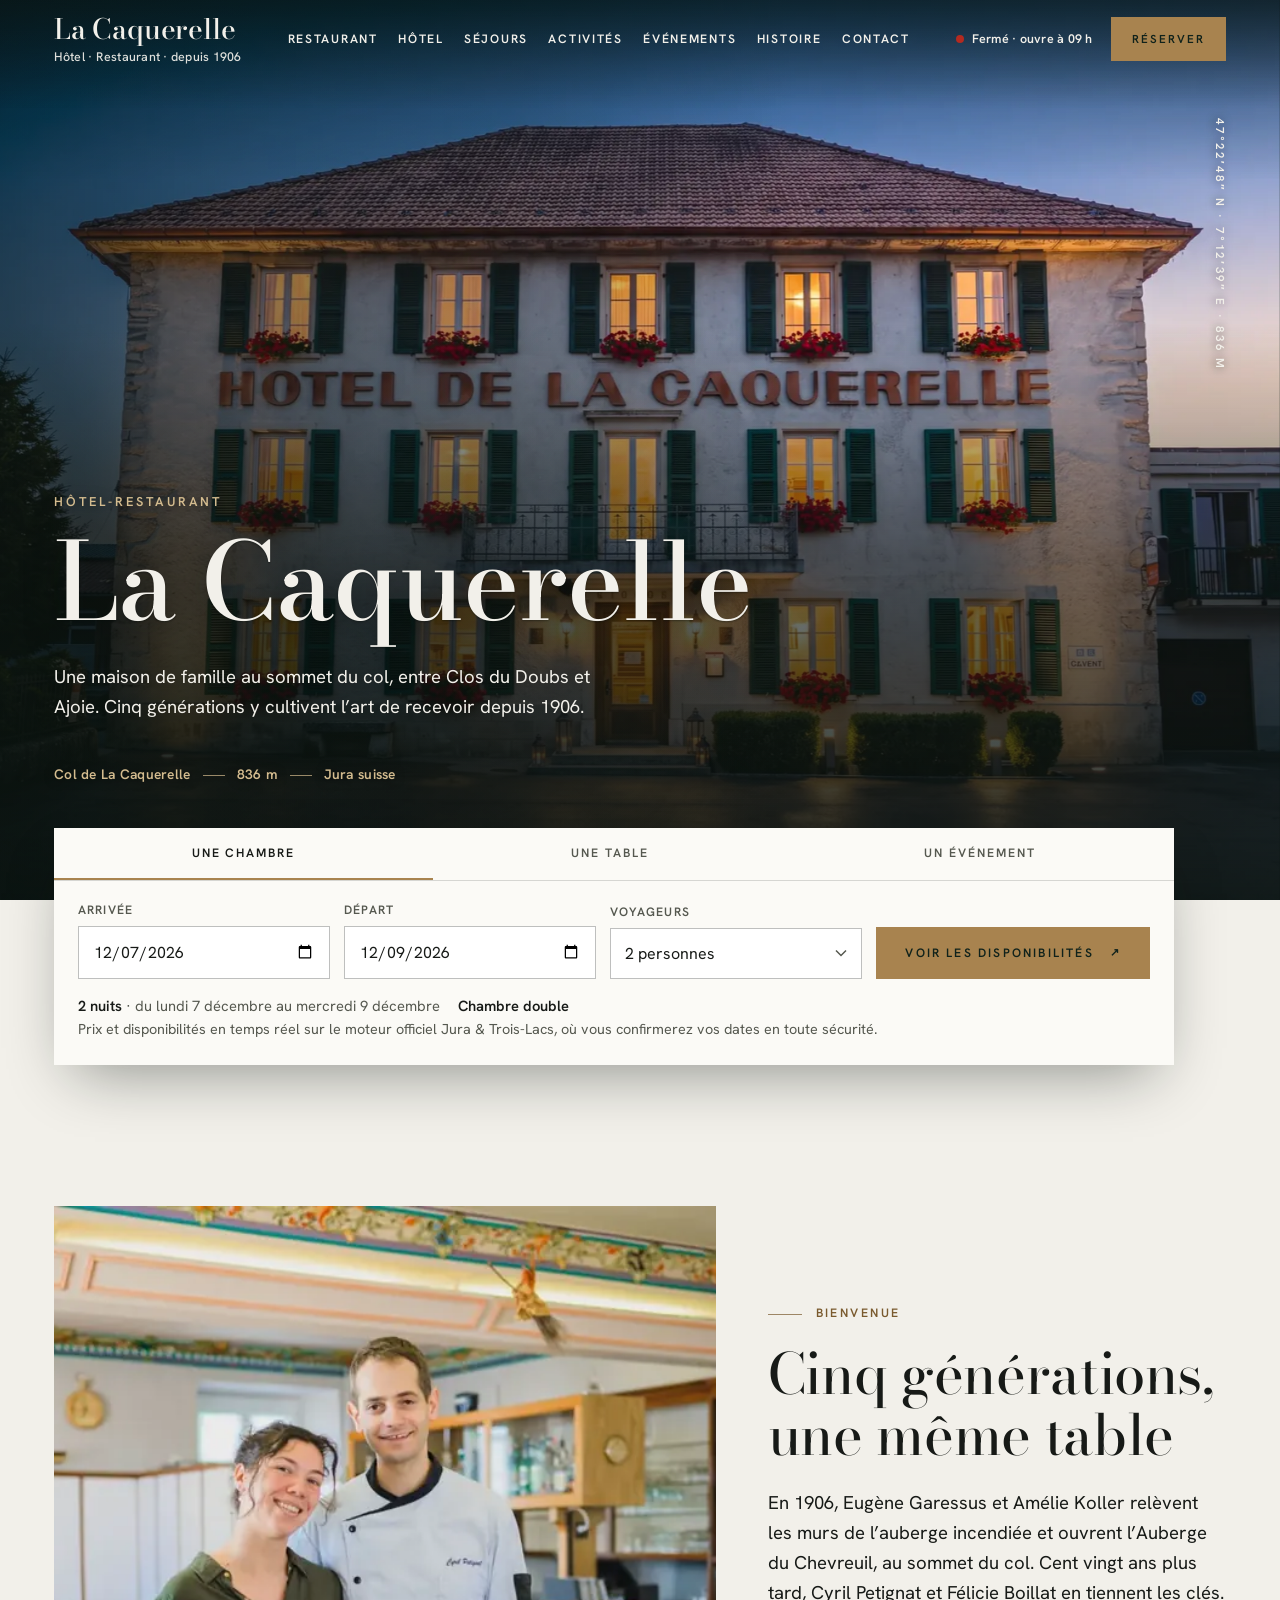
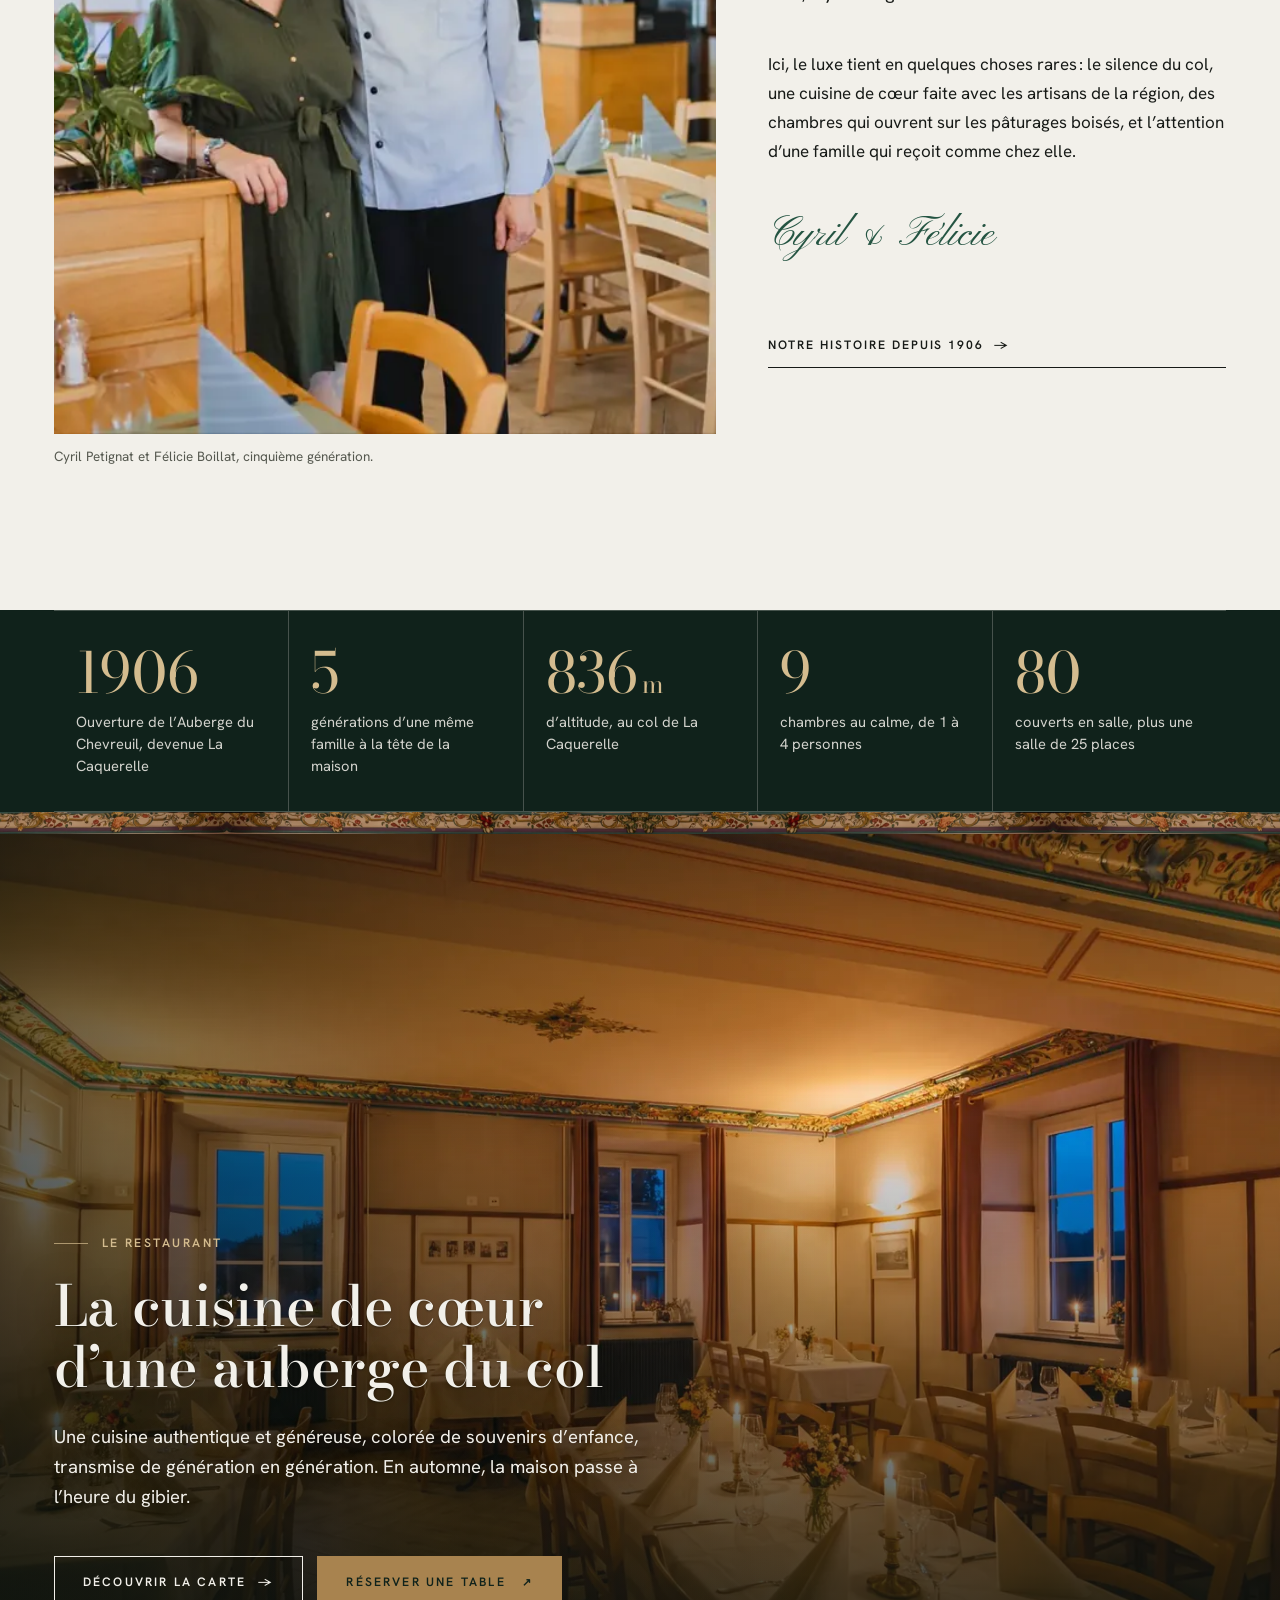
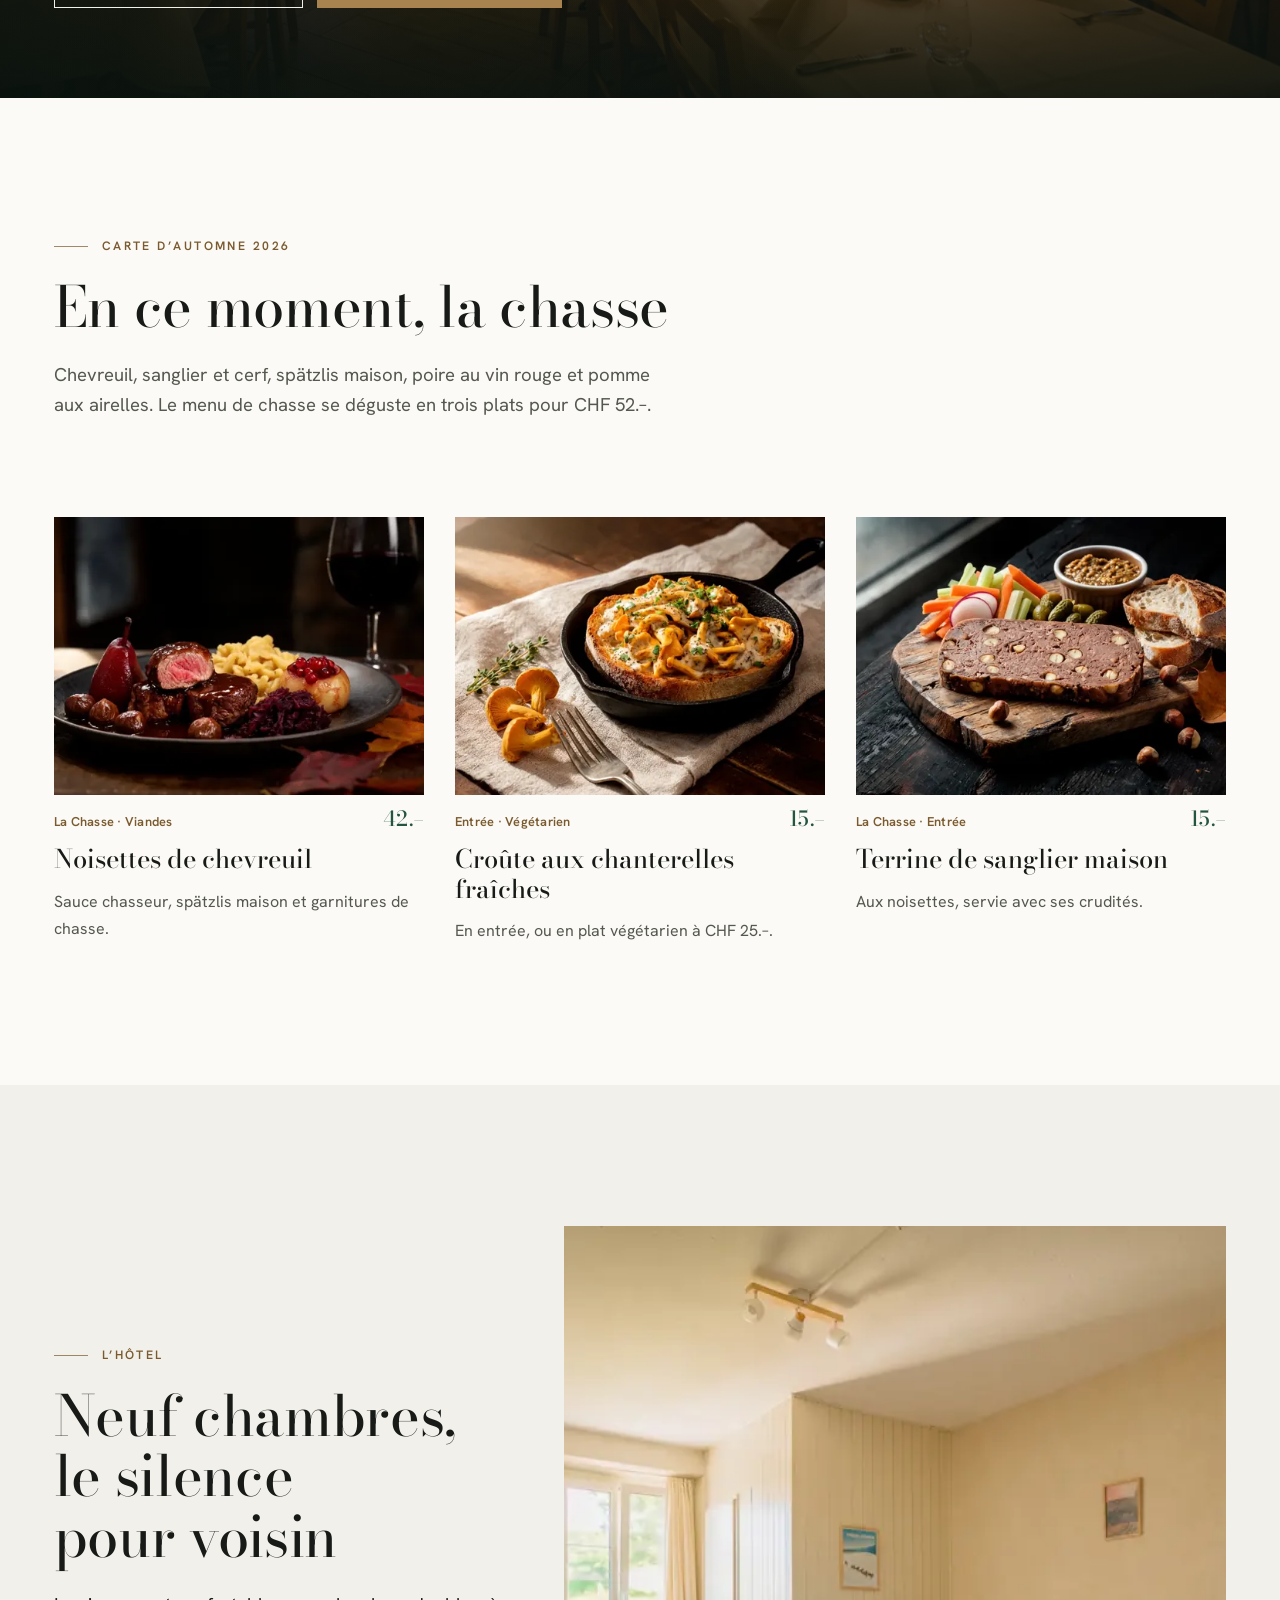
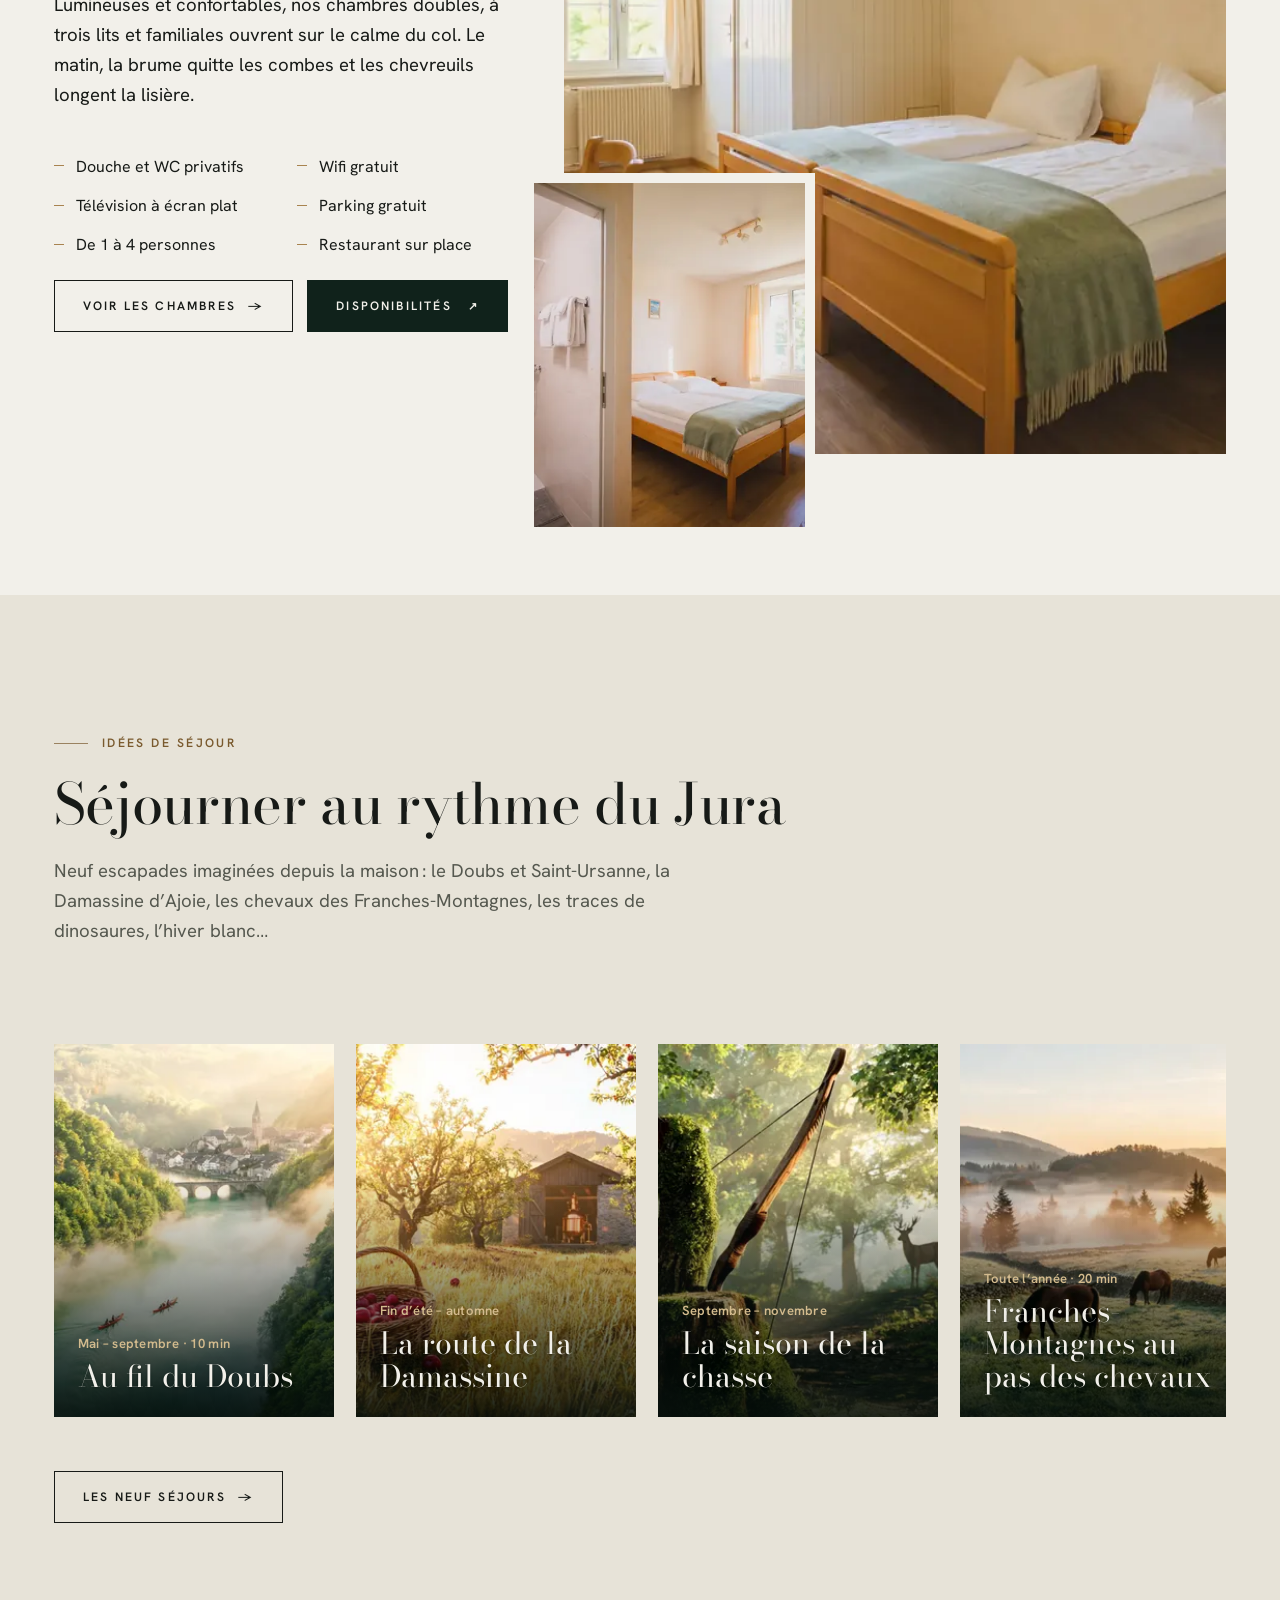
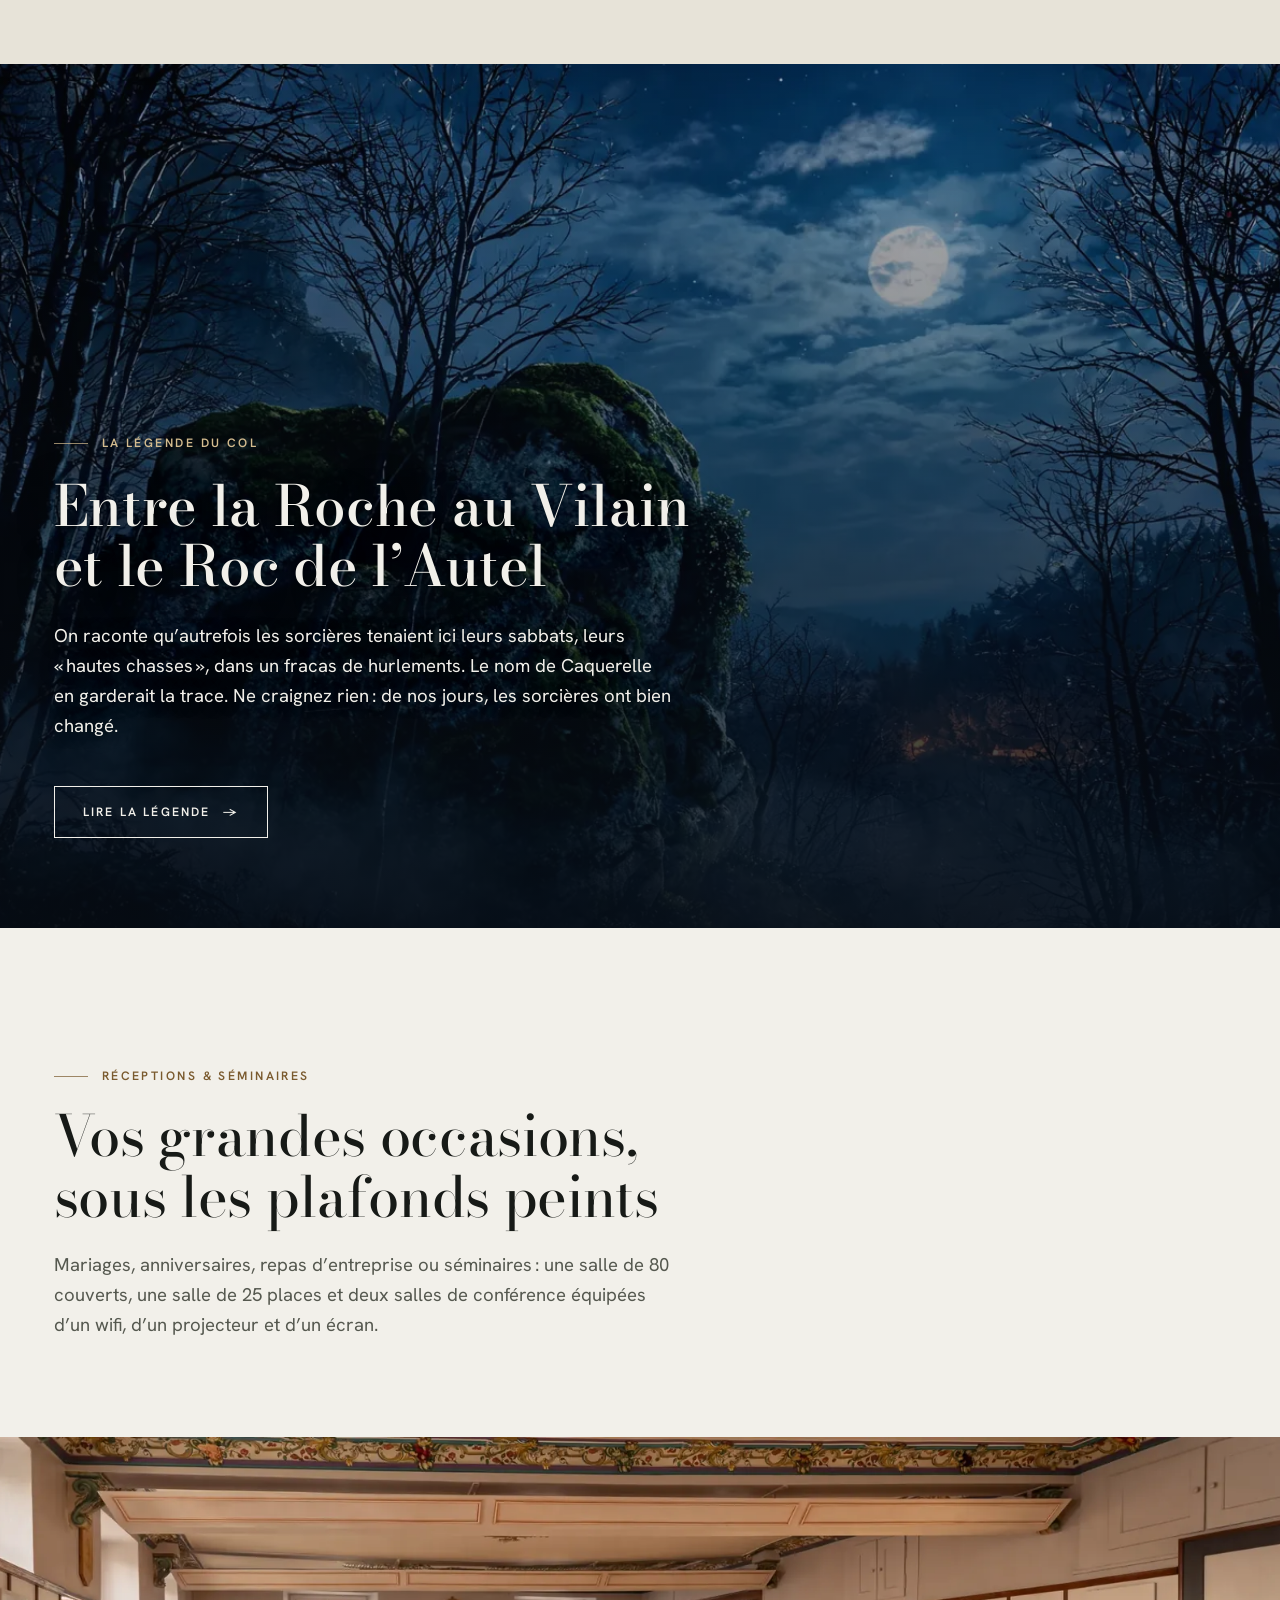
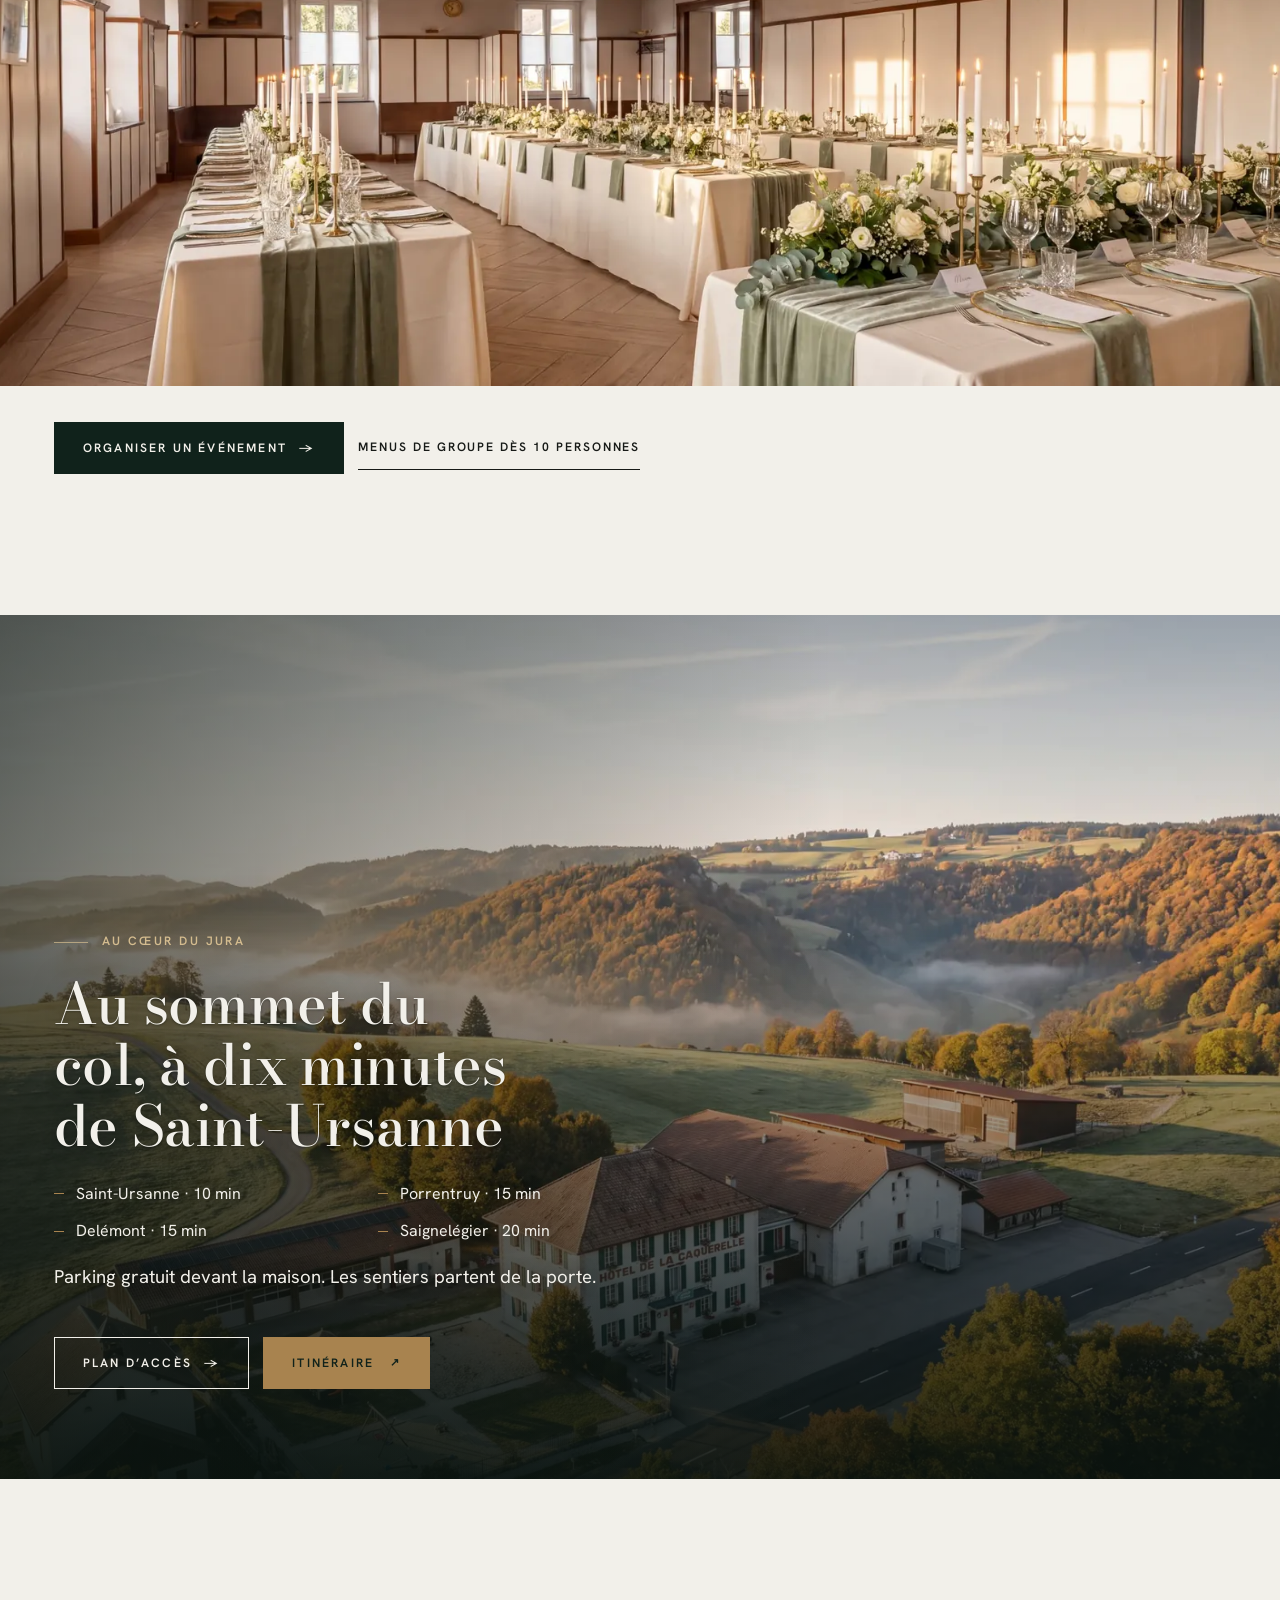
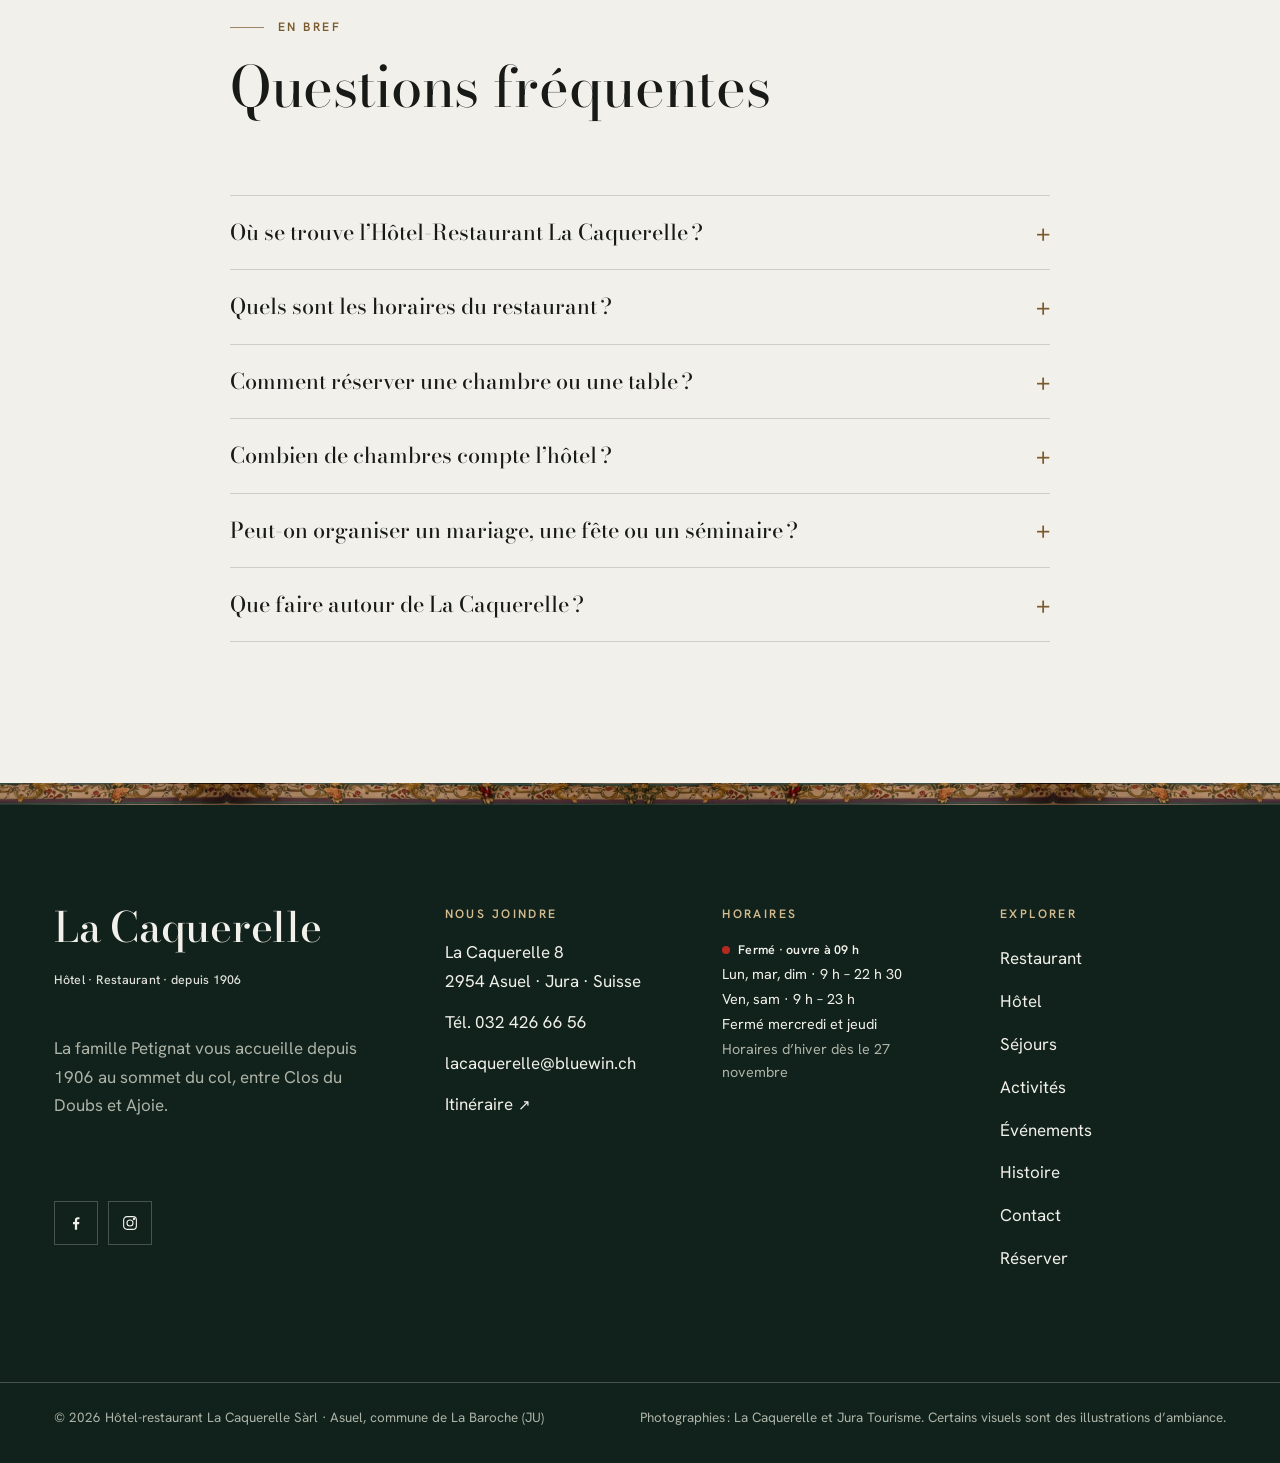
==== commit 61026aa4: "Retrait du concierge en ligne + version application mobile - Suppression du concierge sur tout le si" ====
--- a/index.html
+++ b/index.html
@@ -1,4 +1,8 @@
-<!doctype html><html><head><meta name="googlebot" content="noindex, nofollow"><meta charset=utf8><meta name=viewport content="width=device-width,initial-scale=1,viewport-fit=cover"><style>:root{color-scheme:light;box-sizing:border-box;padding-top:env(safe-area-inset-top,0px);padding-bottom:env(safe-area-inset-bottom,0px)}html{scroll-padding-top:env(safe-area-inset-top,0px)}body{margin:0;padding:0;font:14px -apple-system,BlinkMacSystemFont,sans-serif;background:#fff;color:#000}img{max-width:100%}[hidden]:not([hidden=until-found i]){display:none!important}</style></head><body>
+<!doctype html>
+<html lang="fr-CH">
+<head><meta name="googlebot" content="noindex, nofollow">
+<meta charset="utf-8">
+<meta name="viewport" content="width=device-width, initial-scale=1, viewport-fit=cover">
 <title>Hôtel-Restaurant La Caquerelle</title>
 <meta name="description" content="Hôtel-restaurant familial depuis 1906 au col de La Caquerelle (836 m), Asuel, Jura suisse : 9 chambres au calme, cuisine du terroir et gibier en saison, banquets et séminaires, à 10 min de Saint-Ursanne.">
 <link rel="canonical" href="https://www.lacaquerelle.com/">
@@ -16,9 +20,11 @@
 <meta name="geo.region" content="CH-JU"><meta name="geo.placename" content="Asuel, La Caquerelle"><meta name="geo.position" content="47.379887;7.2109573"><meta name="ICBM" content="47.379887, 7.2109573">
 <link rel="preconnect" href="https://fonts.googleapis.com"><link rel="preconnect" href="https://fonts.gstatic.com" crossorigin>
 <link rel="stylesheet" href="https://fonts.googleapis.com/css2?family=Bodoni+Moda:opsz,wght@6..96,400..700&family=Hanken+Grotesk:wght@400;500;600&family=Pinyon+Script&display=swap">
-<link rel="stylesheet" href="site.css">
+<link rel="stylesheet" href="site.css?v=fb483038fe">
 <link rel="preload" as="image" href="facade-bleue.webp" imagesrcset="facade-bleue-640.webp 640w, facade-bleue-1024.webp 1024w, facade-bleue-1600.webp 1600w, facade-bleue.webp 2400w" imagesizes="100vw" fetchpriority="high">
 <script type="application/ld+json">{"@context":"https://schema.org","@graph":[{"@type":"WebSite","@id":"https://www.lacaquerelle.com/#site","url":"https://www.lacaquerelle.com/","name":"La Caquerelle","inLanguage":"fr-CH","publisher":{"@id":"https://www.lacaquerelle.com/#hotel"}},{"@type":"Hotel","@id":"https://www.lacaquerelle.com/#hotel","name":"Hôtel-Restaurant La Caquerelle","alternateName":["La Caquerelle","Hôtel de La Caquerelle","Auberge du Chevreuil"],"description":"Hôtel-restaurant familial au col de La Caquerelle (836 m), à Asuel dans le canton du Jura (Suisse), tenu par la famille Petignat depuis 1906 : 9 chambres, cuisine régionale et gibier en saison, salles de banquet et de séminaire.","url":"https://www.lacaquerelle.com/","telephone":"+41 32 426 66 56","email":"lacaquerelle@bluewin.ch","foundingDate":"1906","address":{"@type":"PostalAddress","streetAddress":"La Caquerelle 8","postalCode":"2954","addressLocality":"Asuel","addressRegion":"JU","addressCountry":"CH"},"geo":{"@type":"GeoCoordinates","latitude":47.379887,"longitude":7.2109573,"elevation":"836"},"hasMap":"https://www.google.com/maps/search/?api=1&query=47.379887%2C7.2109573","image":["https://www.lacaquerelle.com/img/facade-bleue.webp","https://www.lacaquerelle.com/img/aerien-automne.webp"],"numberOfRooms":9,"checkinTime":"15:00","checkoutTime":"11:00","amenityFeature":[{"@type":"LocationFeatureSpecification","name":"Wifi gratuit","value":true},{"@type":"LocationFeatureSpecification","name":"Parking gratuit","value":true},{"@type":"LocationFeatureSpecification","name":"Restaurant","value":true},{"@type":"LocationFeatureSpecification","name":"Terrasse","value":true},{"@type":"LocationFeatureSpecification","name":"Salles de conférence","value":true},{"@type":"LocationFeatureSpecification","name":"Places de jeux","value":true},{"@type":"LocationFeatureSpecification","name":"Douche et WC privatifs","value":true},{"@type":"LocationFeatureSpecification","name":"Télévision à écran plat","value":true}],"containsPlace":{"@id":"https://www.lacaquerelle.com/#restaurant"},"potentialAction":{"@type":"ReserveAction","target":"https://booking.juratroislacs.ch/TDS00020010000457519/tbooking/?lang=fr","name":"Réserver une chambre"},"sameAs":["https://www.facebook.com/La-Caquerelle-248301128553307/","https://www.instagram.com/restaurant_lacaquerelle/","https://www.j3l.ch/fr/P46344","https://www.myswitzerland.com/fr-ch/experiences/food-wine/restaurant/hotel-restaurant-de-la-caquerelle-1/"],"areaServed":"Jura, Suisse","brand":{"@type":"Brand","name":"La Caquerelle"}},{"@type":"Restaurant","@id":"https://www.lacaquerelle.com/#restaurant","name":"Restaurant La Caquerelle","url":"https://www.lacaquerelle.com/restaurant.html","telephone":"+41 32 426 66 56","address":{"@type":"PostalAddress","streetAddress":"La Caquerelle 8","postalCode":"2954","addressLocality":"Asuel","addressRegion":"JU","addressCountry":"CH"},"geo":{"@type":"GeoCoordinates","latitude":47.379887,"longitude":7.2109573,"elevation":"836"},"servesCuisine":["Cuisine régionale jurassienne","Cuisine suisse","Gibier","Végétarien"],"priceRange":"CHF 23–52","acceptsReservations":"https://www.mylocalina.ch/widget/?id=2bb7ca5d-07d8-4615-83be-13c94adc9818","hasMenu":"https://www.lacaquerelle.com/restaurant.html#carte","openingHoursSpecification":[{"@type":"OpeningHoursSpecification","dayOfWeek":["Monday","Tuesday","Sunday"],"opens":"09:00","closes":"22:30","validFrom":"2026-04-02","validThrough":"2026-11-26"},{"@type":"OpeningHoursSpecification","dayOfWeek":["Friday","Saturday"],"opens":"09:00","closes":"23:00","validFrom":"2026-04-02","validThrough":"2026-11-26"},{"@type":"OpeningHoursSpecification","dayOfWeek":["Monday","Tuesday"],"opens":"09:00","closes":"14:30","validFrom":"2026-11-27","validThrough":"2027-03-31"},{"@type":"OpeningHoursSpecification","dayOfWeek":["Monday","Tuesday"],"opens":"18:00","closes":"22:30","validFrom":"2026-11-27","validThrough":"2027-03-31"},{"@type":"OpeningHoursSpecification","dayOfWeek":["Friday","Saturday"],"opens":"09:00","closes":"23:00","validFrom":"2026-11-27","validThrough":"2027-03-31"},{"@type":"OpeningHoursSpecification","dayOfWeek":["Sunday"],"opens":"09:00","closes":"15:00","validFrom":"2026-11-27","validThrough":"2027-03-31"},{"@type":"OpeningHoursSpecification","dayOfWeek":["Sunday"],"opens":"18:00","closes":"22:30","validFrom":"2026-11-27","validThrough":"2027-03-31"},{"@type":"OpeningHoursSpecification","opens":"00:00","closes":"00:00","validFrom":"2026-12-24","validThrough":"2026-12-26"}],"image":"https://www.lacaquerelle.com/img/salle-soir.webp","description":"Cuisine authentique et généreuse de tradition familiale : gibier en automne, mets au fromage, truites du Jura et produits d'artisans d'Ajoie. 80 couverts, une salle de 25 places et une terrasse ombragée.","potentialAction":{"@type":"ReserveAction","target":"https://www.mylocalina.ch/widget/?id=2bb7ca5d-07d8-4615-83be-13c94adc9818","name":"Réserver une table"}},{"@type":"FAQPage","mainEntity":[{"@type":"Question","name":"Où se trouve l’Hôtel-Restaurant La Caquerelle ?","acceptedAnswer":{"@type":"Answer","text":"À La Caquerelle 8, 2954 Asuel (commune de La Baroche), dans le canton du Jura en Suisse. La maison se dresse au col de La Caquerelle, à 836 mètres d’altitude, près du col des Rangiers : environ 10 minutes de Saint-Ursanne, 15 minutes de Porrentruy et de Delémont, 20 minutes de Saignelégier."}},{"@type":"Question","name":"Quels sont les horaires du restaurant ?","acceptedAnswer":{"@type":"Answer","text":"Jusqu’au 26 novembre 2026 : lundi, mardi et dimanche de 9 h à 22 h 30, vendredi et samedi de 9 h à 23 h. Du 27 novembre 2026 au 31 mars 2027 : lundi et mardi de 9 h à 14 h 30 et de 18 h à 22 h 30, vendredi et samedi de 9 h à 23 h, dimanche de 9 h à 15 h et de 18 h à 22 h 30. Le restaurant est fermé le mercredi et le jeudi."}},{"@type":"Question","name":"Comment réserver une chambre ou une table ?","acceptedAnswer":{"@type":"Answer","text":"Les chambres se réservent en ligne sur le moteur officiel Jura &amp; Trois-Lacs, avec prix et disponibilités en temps réel. Les tables se réservent en ligne via notre système de réservation ou par téléphone au 032 426 66 56."}},{"@type":"Question","name":"Combien de chambres compte l’hôtel ?","acceptedAnswer":{"@type":"Answer","text":"L’hôtel compte 9 chambres lumineuses : doubles, à trois lits et familiales jusqu’à quatre personnes. Toutes disposent d’une douche et d’un WC, d’une télévision à écran plat et du wifi gratuit. Le parking est gratuit."}},{"@type":"Question","name":"Peut-on organiser un mariage, une fête ou un séminaire ?","acceptedAnswer":{"@type":"Answer","text":"Oui. La maison dispose d’une salle de restaurant de 80 places, d’une salle de 25 places et de deux salles de conférence équipées (wifi, projecteur, écran). Des menus de groupe sont proposés dès 10 personnes, à réserver au moins 7 jours à l’avance."}},{"@type":"Question","name":"Que faire autour de La Caquerelle ?","acceptedAnswer":{"@type":"Answer","text":"Sur place : swingolf, tir à l’arc 3D, footgolf, pétanque, deux places de jeux et le Musée CRAC. À proximité : Saint-Ursanne et le Doubs, Porrentruy, la route de la Damassine, les Franches-Montagnes, les empreintes de dinosaures et les grottes de Réclère."}}]},{"@type":"WebPage","@id":"https://www.lacaquerelle.com/#home","url":"https://www.lacaquerelle.com/","name":"Hôtel-Restaurant La Caquerelle","about":{"@id":"https://www.lacaquerelle.com/#hotel"},"inLanguage":"fr-CH"}]}</script>
+</head>
+<body>
 <a class="skip" href="#contenu">Aller au contenu</a>
 <header class="site-header" data-header>
   <div class="site-header__inner">
@@ -27,7 +33,6 @@
     <div class="header-actions">
       <span class="open-pill" data-open-status>Horaires</span>
       <a class="btn btn--brass btn--sm" href="reserver.html">Réserver</a>
-      <button class="appbar-cg" type="button" data-sheet-open="sheet-cg" aria-haspopup="dialog" aria-controls="sheet-cg" aria-expanded="false" aria-label="Ouvrir votre concierge en ligne"><span class="appbar-cg__l"><span>Concierge</span> <span>en ligne</span></span><span class="cg-mono"><svg viewBox="0 0 32 32" fill="none" stroke="currentColor" stroke-width="1.1" stroke-linecap="round" stroke-linejoin="round" aria-hidden="true"><path d="M11 5c-1 2 0 4 2 5M9 6c-2 1-3 3-2 5M21 5c1 2 0 4-2 5M23 6c2 1 3 3 2 5"/><path d="M13 10c-2 0-3 2-3 4 0 3 3 6 6 9 3-3 6-6 6-9 0-2-1-4-3-4-1 0-2 .5-3 1.5C15 10.5 14 10 13 10z"/></svg></span></button>
       <button class="burger" type="button" data-burger aria-expanded="false" aria-controls="menu" aria-label="Ouvrir le menu"><span></span></button>
     </div>
   </div>
@@ -139,19 +144,6 @@
   </div>
 </section>
 
-<section class="chapter chapter--left" aria-labelledby="cg-t">
-  <div class="chapter__media"><img src="chevreuil-1024.webp" srcset="chevreuil-640.webp 640w, chevreuil-1024.webp 1024w, chevreuil-1600.webp 1600w, chevreuil.webp 2400w" sizes="(max-width: 900px) 100vw, 58vw" alt="Chevreuil à l’aube dans une clairière moussue du Jura, feuilles d’automne et brume dorée" width="2400" height="1350" loading="lazy" decoding="async"></div>
-  <div class="chapter__content"><div class="concierge-stage">
-    <div class="stack">
-      <span class="eyebrow">Votre concierge en ligne</span>
-      <h2 class="h2" id="cg-t">Dites-nous ce qui vous ferait plaisir</h2>
-      <p class="lead">Une chambre, une table, une idée de séjour ou une fête à organiser : le concierge de la maison vous oriente en quelques questions, à toute heure.</p>
-      <p class="small" style="color:rgba(242,240,234,.75)">Pour une demande particulière, la famille Petignat vous répond au <span class="num">032 426 66 56</span>.</p>
-    </div>
-    <div data-concierge-inline></div>
-  </div></div>
-</section>
-
 <section class="section section--deep" aria-labelledby="sejours-t">
   <div class="container">
     <div class="section-head"><span class="eyebrow">Idées de séjour</span><h2 class="h2" id="sejours-t">Séjourner au rythme du Jura</h2><p class="lead muted">Neuf escapades imaginées depuis la maison : le Doubs et Saint-Ursanne, la Damassine d’Ajoie, les chevaux des Franches-Montagnes, les traces de dinosaures, l’hiver blanc…</p></div>
@@ -233,7 +225,6 @@
     <p>Photographies : La Caquerelle et Jura Tourisme. Certains visuels sont des illustrations d’ambiance.</p>
   </div>
 </footer>
-<button class="cg-fab" type="button" data-cg-fab aria-expanded="false" aria-label="Ouvrir votre concierge en ligne"><span class="cg-mono"><svg viewBox="0 0 32 32" fill="none" stroke="currentColor" stroke-width="1.1" stroke-linecap="round" stroke-linejoin="round" aria-hidden="true"><path d="M11 5c-1 2 0 4 2 5M9 6c-2 1-3 3-2 5M21 5c1 2 0 4-2 5M23 6c2 1 3 3 2 5"/><path d="M13 10c-2 0-3 2-3 4 0 3 3 6 6 9 3-3 6-6 6-9 0-2-1-4-3-4-1 0-2 .5-3 1.5C15 10.5 14 10 13 10z"/></svg></span><span class="lbl">Votre concierge en ligne</span></button>
 <nav class="tabbar" aria-label="Navigation rapide">
   <a class="tabbar__i" href="./" aria-current="page"><span class="tabbar__ic"><svg viewBox="0 0 24 24" fill="none" stroke="currentColor" stroke-width="1.6" stroke-linecap="round" stroke-linejoin="round" aria-hidden="true"><path d="M3.5 11.2 12 4l8.5 7.2"/><path d="M5.5 9.6V20h13V9.6"/><path d="M10 20v-5.2h4V20"/></svg></span><span class="tabbar__l">Accueil</span></a><a class="tabbar__i" href="restaurant.html"><span class="tabbar__ic"><svg viewBox="0 0 24 24" fill="none" stroke="currentColor" stroke-width="1.6" stroke-linecap="round" stroke-linejoin="round" aria-hidden="true"><path d="M3 17.5h18"/><path d="M5 17.5a7 7 0 0 1 14 0"/><path d="M12 10.5V8.6"/><circle cx="12" cy="7.4" r="1.1"/><path d="M6.5 20.5h11"/></svg></span><span class="tabbar__l">Restaurant</span></a><button class="tabbar__i tabbar__i--cta" type="button" data-sheet-open="sheet-book" aria-haspopup="dialog" aria-controls="sheet-book" aria-expanded="false"><span class="tabbar__ic"><svg viewBox="0 0 24 24" fill="none" stroke="currentColor" stroke-width="1.6" stroke-linecap="round" stroke-linejoin="round" aria-hidden="true"><rect x="3.5" y="5" width="17" height="15.5" rx="3"/><path d="M3.5 9.8h17M8 3v3.6M16 3v3.6"/><path d="m9.2 15 2 2 3.8-3.9"/></svg></span><span class="tabbar__l">Réserver</span></button><a class="tabbar__i" href="sejours.html"><span class="tabbar__ic"><svg viewBox="0 0 24 24" fill="none" stroke="currentColor" stroke-width="1.6" stroke-linecap="round" stroke-linejoin="round" aria-hidden="true"><path d="m2.5 19.5 6.2-9.8 3.9 5.9 2.4-3.4 6.5 7.3z"/><circle cx="16.8" cy="6.2" r="2.1"/></svg></span><span class="tabbar__l">Séjours</span></a><button class="tabbar__i" type="button" data-sheet-open="sheet-plus" aria-haspopup="dialog" aria-controls="sheet-plus" aria-expanded="false"><span class="tabbar__ic"><svg viewBox="0 0 24 24" fill="none" stroke="currentColor" stroke-width="1.6" stroke-linecap="round" stroke-linejoin="round" aria-hidden="true"><rect x="4" y="4" width="6.6" height="6.6" rx="1.8"/><rect x="13.4" y="4" width="6.6" height="6.6" rx="1.8"/><rect x="4" y="13.4" width="6.6" height="6.6" rx="1.8"/><rect x="13.4" y="13.4" width="6.6" height="6.6" rx="1.8"/></svg></span><span class="tabbar__l">Plus</span></button>
 </nav>
@@ -276,7 +267,7 @@
   <div class="sheet__head" data-sheet-drag><span class="sheet__grab" aria-hidden="true"></span><h2 class="sheet__t" id="sp-title">La maison</h2><button class="sheet__x" type="button" data-sheet-close aria-label="Fermer"><svg viewBox="0 0 24 24" fill="none" stroke="currentColor" stroke-width="1.6" stroke-linecap="round" stroke-linejoin="round" aria-hidden="true"><path d="M6 6l12 12M18 6 6 18"/></svg></button></div>
   <div class="sheet__body">
     <p class="sheet__status"><span class="open-pill" data-open-status>Horaires</span></p>
-    <ul class="app-grid"><li><a class="app-tile" href="hotel.html"><svg viewBox="0 0 24 24" fill="none" stroke="currentColor" stroke-width="1.6" stroke-linecap="round" stroke-linejoin="round" aria-hidden="true"><path d="M3 18.5V6.5M3 14h18v4.5M21 14v-2.2a3 3 0 0 0-3-3h-7.2V14"/><circle cx="7" cy="11" r="1.9"/></svg><span>Hôtel</span></a></li><li><a class="app-tile" href="activites.html"><svg viewBox="0 0 24 24" fill="none" stroke="currentColor" stroke-width="1.6" stroke-linecap="round" stroke-linejoin="round" aria-hidden="true"><circle cx="12" cy="12" r="8.2"/><circle cx="12" cy="12" r="4.3"/><circle cx="12" cy="12" r=".9" fill="currentColor"/></svg><span>Activités</span></a></li><li><a class="app-tile" href="evenements.html"><svg viewBox="0 0 24 24" fill="none" stroke="currentColor" stroke-width="1.6" stroke-linecap="round" stroke-linejoin="round" aria-hidden="true"><path d="M8 3.5h8l-.6 5.4a3.4 3.4 0 0 1-6.8 0z"/><path d="M12 12.3v7.7M8.6 20.5h6.8"/></svg><span>Événements</span></a></li><li><a class="app-tile" href="historique.html"><svg viewBox="0 0 24 24" fill="none" stroke="currentColor" stroke-width="1.6" stroke-linecap="round" stroke-linejoin="round" aria-hidden="true"><path d="M12 6.6C10 5.1 7 4.6 4 5.1v13.2c3-.5 6 0 8 1.5 2-1.5 5-2 8-1.5V5.1c-3-.5-6 0-8 1.5z"/><path d="M12 6.6v13.2"/></svg><span>Histoire</span></a></li><li><a class="app-tile" href="contact.html"><svg viewBox="0 0 24 24" fill="none" stroke="currentColor" stroke-width="1.6" stroke-linecap="round" stroke-linejoin="round" aria-hidden="true"><path d="M12 21s-6.6-5.7-6.6-11.1a6.6 6.6 0 0 1 13.2 0C18.6 15.3 12 21 12 21z"/><circle cx="12" cy="9.9" r="2.3"/></svg><span>Contact</span></a></li><li><button class="app-tile" type="button" data-sheet-open="sheet-cg" aria-haspopup="dialog" aria-controls="sheet-cg"><svg viewBox="0 0 24 24" fill="none" stroke="currentColor" stroke-width="1.6" stroke-linecap="round" stroke-linejoin="round" aria-hidden="true"><path d="M4.5 5.5h15v10.2h-8.2L6.8 19.3v-3.6H4.5z"/><path d="M8.5 10.6h7"/></svg><span>Votre concierge en ligne</span></button></li></ul>
+    <ul class="app-grid"><li><a class="app-tile" href="hotel.html"><svg viewBox="0 0 24 24" fill="none" stroke="currentColor" stroke-width="1.6" stroke-linecap="round" stroke-linejoin="round" aria-hidden="true"><path d="M3 18.5V6.5M3 14h18v4.5M21 14v-2.2a3 3 0 0 0-3-3h-7.2V14"/><circle cx="7" cy="11" r="1.9"/></svg><span>Hôtel</span></a></li><li><a class="app-tile" href="activites.html"><svg viewBox="0 0 24 24" fill="none" stroke="currentColor" stroke-width="1.6" stroke-linecap="round" stroke-linejoin="round" aria-hidden="true"><circle cx="12" cy="12" r="8.2"/><circle cx="12" cy="12" r="4.3"/><circle cx="12" cy="12" r=".9" fill="currentColor"/></svg><span>Activités</span></a></li><li><a class="app-tile" href="evenements.html"><svg viewBox="0 0 24 24" fill="none" stroke="currentColor" stroke-width="1.6" stroke-linecap="round" stroke-linejoin="round" aria-hidden="true"><path d="M8 3.5h8l-.6 5.4a3.4 3.4 0 0 1-6.8 0z"/><path d="M12 12.3v7.7M8.6 20.5h6.8"/></svg><span>Événements</span></a></li><li><a class="app-tile" href="historique.html"><svg viewBox="0 0 24 24" fill="none" stroke="currentColor" stroke-width="1.6" stroke-linecap="round" stroke-linejoin="round" aria-hidden="true"><path d="M12 6.6C10 5.1 7 4.6 4 5.1v13.2c3-.5 6 0 8 1.5 2-1.5 5-2 8-1.5V5.1c-3-.5-6 0-8 1.5z"/><path d="M12 6.6v13.2"/></svg><span>Histoire</span></a></li><li><a class="app-tile" href="contact.html"><svg viewBox="0 0 24 24" fill="none" stroke="currentColor" stroke-width="1.6" stroke-linecap="round" stroke-linejoin="round" aria-hidden="true"><path d="M12 21s-6.6-5.7-6.6-11.1a6.6 6.6 0 0 1 13.2 0C18.6 15.3 12 21 12 21z"/><circle cx="12" cy="9.9" r="2.3"/></svg><span>Contact</span></a></li><li><a class="app-tile" href="restaurant.html#carte"><svg viewBox="0 0 24 24" fill="none" stroke="currentColor" stroke-width="1.6" stroke-linecap="round" stroke-linejoin="round" aria-hidden="true"><rect x="5" y="3.5" width="14" height="17" rx="2.2"/><path d="M8.5 8h7M8.5 11.5h7M8.5 15h4.5"/></svg><span>La carte</span></a></li></ul>
     <div class="quick">
       <a class="quick__i" href="tel:+41324266656"><svg viewBox="0 0 24 24" fill="none" stroke="currentColor" stroke-width="1.6" stroke-linecap="round" stroke-linejoin="round" aria-hidden="true"><path d="M6.6 3.5h2.7l1.4 4-2.1 1.3a11 11 0 0 0 6.6 6.6l1.3-2.1 4 1.4v2.7a1.9 1.9 0 0 1-2 1.9A16.3 16.3 0 0 1 4.6 5.5a1.9 1.9 0 0 1 2-2z"/></svg><span>Appeler</span></a>
       <a class="quick__i" href="https://www.google.com/maps/search/?api=1&query=47.379887%2C7.2109573" target="_blank" rel="noopener"><svg viewBox="0 0 24 24" fill="none" stroke="currentColor" stroke-width="1.6" stroke-linecap="round" stroke-linejoin="round" aria-hidden="true"><path d="m4 11 16-7-7 16-2.1-6.9z"/></svg><span>Itinéraire</span></a>
@@ -285,9 +276,6 @@
     <p class="sheet__foot">La Caquerelle 8 · 2954 Asuel · Jura suisse<br>Fermé le mercredi et le jeudi</p>
   </div>
 </dialog>
-<dialog class="sheet sheet--dark sheet--tall" id="sheet-cg" aria-label="Votre concierge en ligne">
-  <div class="sheet__head sheet__head--bare" data-sheet-drag><span class="sheet__grab" aria-hidden="true"></span></div>
-  <div class="sheet__cg" data-cg-sheet></div>
-</dialog>
-<script src="site.js" defer></script>
-</body></html>+<script src="site.js?v=43ed28de8a" defer></script>
+</body>
+</html>
--- a/site.css
+++ b/site.css
@@ -1,6 +1,6 @@
 /* La Caquerelle — feuille de style
    Layout : des « chapitres » photographiques plein écran alternent avec des bandes éditoriales couleur chaux
-   sur une grille de 12 colonnes (1320 px) ; les sections vert sapin portent la réservation et le concierge.
+   sur une grille de 12 colonnes (1320 px) ; les sections vert sapin portent la réservation.
    Typo : Bodoni Moda (titres, optique réglée selon le fond) · Hanken Grotesk 400/500/600 (texte, étiquettes). */
 :root{
   --chaux:#F2F0EA;        /* façade chaulée */
@@ -47,7 +47,7 @@
 ul{margin:0;padding:0}
 button,input,select,textarea{font:inherit;color:inherit}
 :focus-visible{outline:2px solid var(--brass-ink);outline-offset:3px}
-.on-dark :focus-visible,.hero :focus-visible,.chapter :focus-visible,.site-header:not(.is-solid) :focus-visible,.menu-overlay :focus-visible,.concierge :focus-visible{outline-color:var(--brass-light)}
+.on-dark :focus-visible,.hero :focus-visible,.chapter :focus-visible,.site-header:not(.is-solid) :focus-visible,.menu-overlay :focus-visible{outline-color:var(--brass-light)}
 .sr-only{position:absolute!important;width:1px;height:1px;overflow:hidden;clip:rect(0 0 0 0);white-space:nowrap}
 .skip{position:absolute;left:16px;top:-80px;z-index:200;background:var(--spruce);color:var(--chaux);padding:14px 18px}
 .skip:focus{top:calc(12px + env(safe-area-inset-top,0px))}
@@ -402,57 +402,6 @@
 .quote-wrap .quote{max-width:34ch}
 .orn{width:64px;height:64px;color:var(--brass)}
 
-/* ---------- Concierge ---------- */
-.concierge{display:grid;grid-template-rows:auto minmax(0,1fr) auto;height:min(640px,78svh);background:var(--spruce-2);color:var(--chaux);border:1px solid var(--line-light);min-width:0}
-.cg-head{display:flex;align-items:center;gap:14px;padding:16px 18px;border-bottom:1px solid var(--line-light)}
-.cg-mono{width:46px;height:46px;border-radius:50%;border:1px solid var(--brass-light);display:grid;place-items:center;color:var(--brass-light);flex:none}
-.cg-mono svg{width:26px;height:26px}
-.cg-title{display:grid;gap:4px;min-width:0}
-.cg-title b{font:500 1.25rem/1.1 var(--f-display);font-variation-settings:"opsz" 20}
-.cg-title span{font-size:.82rem;color:var(--mist);display:flex;align-items:center;gap:8px}
-.cg-title span::before{content:"";width:7px;height:7px;border-radius:50%;background:#4E9B6C;flex:none}
-.cg-close{margin-left:auto;width:44px;height:44px;border:1px solid var(--line-light);background:transparent;color:inherit;cursor:pointer;font-size:1.3rem;flex:none}
-.cg-log{overflow-y:auto;padding:20px;display:flex;flex-direction:column;gap:14px;overscroll-behavior:contain}
-.msg{max-width:90%;padding:13px 16px;font-size:.98rem;line-height:1.55;animation:msg-in .22s var(--ease) both}
-.msg p{margin:0 0 .6em}.msg p:last-child{margin:0}
-.msg--bot{align-self:flex-start;background:rgba(242,240,234,.08);border:1px solid var(--line-light)}
-.msg--user{align-self:flex-end;background:var(--brass-light);color:var(--spruce)}
-.msg a{color:var(--brass-light)}
-.msg ul{padding-left:18px;margin:.4em 0}
-.cg-ctas{display:flex;flex-wrap:wrap;gap:8px;align-self:flex-start;max-width:100%;animation:msg-in .22s var(--ease) both}
-.cg-ctas a{font-size:.7rem}
-.cg-chips{display:flex;flex-wrap:wrap;gap:8px;align-self:flex-start;animation:msg-in .22s var(--ease) both}
-.cg-chip{min-height:44px;padding:10px 16px;border:1px solid var(--brass-light);background:transparent;color:var(--chaux);font:500 .92rem/1.2 var(--f-body);cursor:pointer;border-radius:999px;touch-action:manipulation;transition:background-color .15s ease,color .15s ease,transform .16s var(--ease)}
-.cg-chip:active{transform:scale(.97)}
-.cg-chip:focus-visible{background:var(--brass-light);color:var(--spruce)}
-@media (hover:hover) and (pointer:fine){.cg-chip:hover{background:var(--brass-light);color:var(--spruce)}.cg-card:hover{border-color:var(--brass-light)}}
-.cg-sugg{display:grid;gap:10px;align-self:stretch}
-.cg-card{display:grid;grid-template-columns:84px minmax(0,1fr);gap:12px;align-items:center;padding:8px;border:1px solid var(--line-light);text-decoration:none;color:inherit;animation:msg-in .22s var(--ease) both}
-.cg-card img{width:84px;height:64px;object-fit:cover}
-.cg-card b{display:block;font:500 1.05rem/1.2 var(--f-display);font-variation-settings:"opsz" 18}
-.cg-card span{font-size:.84rem;color:var(--mist)}
-.cg-form{display:flex;gap:8px;padding:14px;border-top:1px solid var(--line-light)}
-.cg-form input{flex:1;min-width:0;min-height:48px;padding:10px 14px;background:rgba(255,255,255,.07);border:1px solid rgba(242,240,234,.34);color:var(--chaux);font-size:1rem}
-.cg-form input::placeholder{color:var(--mist);opacity:1}
-.cg-form input:focus{outline:none;border-color:var(--brass-light)}
-.cg-form button{min-height:48px;padding:0 18px;border:1px solid var(--brass-light);background:var(--brass-light);color:var(--spruce);font:600 .74rem/1 var(--f-body);letter-spacing:.14em;text-transform:uppercase;cursor:pointer;transition:transform .16s var(--ease)}
-.cg-form button:active{transform:scale(.97)}
-.typing{display:inline-flex;gap:5px;align-items:center;padding:16px}
-.typing i{width:6px;height:6px;border-radius:50%;background:var(--mist);opacity:.5}
-.typing i:nth-child(2){opacity:.75}.typing i:nth-child(3){opacity:1}
-@keyframes msg-in{from{opacity:0;transform:translateY(6px)}to{opacity:1;transform:none}}
-.cg-fab{position:fixed;right:max(18px,env(safe-area-inset-right,0px));bottom:calc(18px + env(safe-area-inset-bottom,0px));z-index:80;display:flex;align-items:center;gap:12px;padding:6px 20px 6px 6px;border:0;border-radius:999px;background:var(--spruce);color:var(--chaux);box-shadow:inset 0 0 0 1px var(--brass-light),0 8px 18px -6px rgba(var(--scrim),.55);cursor:pointer;font:600 .74rem/1 var(--f-body);letter-spacing:.14em;text-transform:uppercase;touch-action:manipulation;transition:transform .25s var(--ease),opacity .2s ease}
-.cg-fab:active{transform:scale(.97)}
-.cg-fab .cg-mono{width:42px;height:42px}
-.cg-fab[aria-expanded="true"]{display:none}
-@media (max-width:760px){.cg-fab.is-away{transform:translateY(140%);opacity:0;pointer-events:none}}
-.cg-pop{position:fixed;right:max(18px,env(safe-area-inset-right,0px));bottom:calc(18px + env(safe-area-inset-bottom,0px));z-index:90;width:min(420px,calc(100vw - 36px));transform-origin:bottom right;opacity:1;transform:none;transition:opacity .2s ease,transform .24s var(--ease)}
-.cg-pop .concierge{border:0;box-shadow:0 28px 60px -18px rgba(var(--scrim),.65)}
-@starting-style{.cg-pop{opacity:0;transform:translateY(10px) scale(.97)}}
-@media (max-width:560px){.cg-pop{right:0;left:0;bottom:0;width:100%}.cg-pop .concierge{height:calc(100svh - 68px - env(safe-area-inset-top,0px))}.cg-fab .lbl{display:none}.cg-fab{padding:6px}}
-.concierge-stage{display:grid;grid-template-columns:minmax(0,5fr) minmax(0,6fr);gap:clamp(28px,5vw,80px);align-items:center}
-@media (max-width:980px){.concierge-stage{grid-template-columns:1fr}}
-
 /* ---------- Pied de page ---------- */
 .site-footer{background:var(--spruce);color:var(--chaux)}
 .footer-grid{display:grid;grid-template-columns:minmax(0,1.5fr) repeat(3,minmax(0,1fr));gap:clamp(28px,4vw,64px);padding-block:clamp(64px,8vw,110px)}
@@ -484,16 +433,15 @@
   html{scroll-behavior:auto}
   .hero__media img{animation:none}
   .hero__content > *{animation:fade .4s ease both}
-  .msg,.cg-ctas,.cg-chips,.cg-card{animation:fade .15s ease both}
   .chapter__media img{transform:none!important;animation:none!important}
-  .btn:active,.chip:active,.copy:active,.cg-chip:active,.cg-fab:active,.cg-form button:active{transform:none}
+  .btn:active,.chip:active,.copy:active{transform:none}
   .card__img img,.tile img,.btn .arr{transition:none;transform:none!important}
-  .menu-overlay,.cg-pop{transition:opacity .15s ease}
-  @starting-style{.menu-overlay,.cg-pop{transform:none}}
+  .menu-overlay{transition:opacity .15s ease}
+  @starting-style{.menu-overlay{transform:none}}
 }
 @keyframes fade{from{opacity:0}to{opacity:1}}
 @media (forced-colors:active){
-  .btn,.chip,.copy,.cg-chip,.tab[aria-selected="true"]{border:1px solid CanvasText}
+  .btn,.chip,.copy,.tab[aria-selected="true"]{border:1px solid CanvasText}
   .hero::after,.chapter::after,.tile::after{display:none}
 }
 
@@ -504,7 +452,7 @@
    feuilles modales qui montent du bas, photos en cartes arrondies,
    carrousels au pouce, contrôles segmentés et listes groupées.
    ===================================================================== */
-.tabbar,.appbar-cg{display:none}
+.tabbar{display:none}
 
 @media (max-width:760px){
   :root{--r-xl:28px;--r-l:22px;--r-m:16px;--r-s:12px;--tabbar-h:64px;--tabbar-gap:max(10px,env(safe-area-inset-bottom,0px));--drawer:cubic-bezier(.32,.72,0,1);--lift:0 1px 2px rgba(23,26,23,.06),0 10px 24px -14px rgba(23,26,23,.28)}
@@ -517,14 +465,6 @@
   .brand{gap:6px}
   .brand__name{font-size:1.4rem}
   .brand__tag{font-size:.72rem}
-  .header-actions{flex:0 1 auto;min-width:0}
-  .appbar-cg{display:inline-flex;align-items:center;gap:8px;min-width:0;min-height:44px;padding:4px 4px 4px 14px;border:0;border-radius:999px;background:var(--spruce);color:var(--chaux);box-shadow:inset 0 0 0 1px rgba(212,188,143,.55),0 4px 12px -4px rgba(var(--scrim),.5);cursor:pointer;touch-action:manipulation;transition:transform .16s var(--ease)}
-  .appbar-cg:active{transform:scale(.96)}
-  .appbar-cg__l{min-width:0;font:600 .8rem/1.15 var(--f-body);letter-spacing:.01em;text-align:right}
-  .appbar-cg__l > span{white-space:nowrap}
-  .appbar-cg .cg-mono{flex:none;width:36px;height:36px;border:0;background:rgba(212,188,143,.16);color:var(--brass-light)}
-  .appbar-cg svg{width:22px;height:22px}
-  .cg-fab,.cg-pop{display:none}
 
   /* Barre d'onglets flottante */
   .tabbar{display:grid;grid-template-columns:repeat(5,minmax(0,1fr));position:fixed;left:10px;right:10px;bottom:var(--tabbar-gap);z-index:65;height:var(--tabbar-h);padding:6px 4px;border-radius:24px;background:var(--spruce);color:var(--mist);box-shadow:0 14px 30px -12px rgba(var(--scrim),.7),0 2px 6px rgba(var(--scrim),.22);view-transition-name:tabbar;transition:transform .3s var(--ease),opacity .2s ease}
@@ -634,18 +574,6 @@
   .sejour__body,.sejour:nth-of-type(even) .sejour__body{padding:26px 20px 30px}
   .sejour .note{background:var(--chaux)}
 
-  /* Concierge façon messagerie */
-  .concierge{border:0;border-radius:var(--r-l);overflow:hidden}
-  .cg-close{border-radius:50%}
-  .msg{padding:12px 15px;border-radius:20px 20px 20px 6px}
-  .msg--bot{border:0;background:rgba(242,240,234,.1)}
-  .msg--user{border-radius:20px 20px 6px 20px}
-  .typing{padding:15px 16px}
-  .cg-card{border-radius:var(--r-m)}
-  .cg-card img{border-radius:10px}
-  .cg-form input{border-radius:999px;padding-inline:18px}
-  .cg-form button{border-radius:999px}
-
   /* Pied de page en cartes, au-dessus de la barre d'onglets */
   .site-footer{padding-bottom:calc(var(--tabbar-h) + var(--tabbar-gap) + 22px)}
   .footer-grid{gap:12px;padding-block:30px 10px}
@@ -665,13 +593,8 @@
   dialog.sheet::backdrop{background:rgba(9,18,14,.52);opacity:1;transition:opacity .4s ease}
   @starting-style{dialog.sheet[open]::backdrop{opacity:0}}
   dialog.sheet.is-closing::backdrop{opacity:0;transition-duration:.24s}
-  .sheet--dark{--paper:var(--spruce-2)}
-  dialog.sheet--dark{color:var(--chaux)}
-  dialog.sheet--tall{height:calc(100svh - 36px - env(safe-area-inset-top,0px))}
   .sheet__head{position:relative;flex:none;display:flex;align-items:center;justify-content:space-between;gap:12px;padding:24px 14px 8px 22px;touch-action:none;cursor:grab}
-  .sheet__head--bare{padding:20px 0 0}
   .sheet__grab{position:absolute;top:8px;left:50%;width:40px;height:5px;margin-left:-20px;border-radius:999px;background:rgba(23,26,23,.22)}
-  .sheet--dark .sheet__grab{background:rgba(242,240,234,.32)}
   .sheet__t{font:500 1.7rem/1.1 var(--f-display);font-variation-settings:"opsz" 24}
   .sheet__x{display:grid;place-items:center;flex:none;width:44px;height:44px;padding:0;border:0;border-radius:50%;background:var(--chaux-deep);color:var(--ink);cursor:pointer;touch-action:manipulation;transition:transform .16s var(--ease)}
   .sheet__x:active{transform:scale(.92)}
@@ -694,11 +617,6 @@
   .quick__i{display:flex;align-items:center;justify-content:center;gap:8px;min-height:52px;padding:0 8px;border-radius:999px;background:var(--spruce);color:var(--chaux);font:600 .84rem/1 var(--f-body);text-decoration:none;touch-action:manipulation;transition:transform .16s var(--ease)}
   .quick__i svg{width:18px;height:18px;flex:none;color:var(--brass-light)}
   .sheet__foot{margin:18px 0 0;text-align:center;font-size:.86rem;line-height:1.6;color:var(--stone)}
-  .sheet__cg{flex:1 1 auto;min-height:0;display:flex}
-  .sheet__cg .concierge{flex:1;height:auto;border-radius:0;background:transparent}
-  .sheet__cg .cg-head{padding-top:6px;touch-action:none}
-  .sheet__cg .cg-form{padding-bottom:calc(14px + env(safe-area-inset-bottom,0px))}
-  .sheet--dark :focus-visible{outline-color:var(--brass-light)}
 }
 
 /* Navigation entre pages : fondu enchaîné d'application, barre d'onglets immobile */
@@ -714,11 +632,10 @@
   dialog.sheet,dialog.sheet.is-closing{transition:opacity .18s ease}
   @starting-style{dialog.sheet[open]{transform:none;opacity:0}}
   dialog.sheet.is-closing{transform:none;opacity:0}
-  .tabbar__i:active .tabbar__ic,.card:active,.tile:active,.app-tile:active,.sheet__call:active,.quick__i:active,.appbar-cg:active,.sheet__x:active{transform:none}
+  .tabbar__i:active .tabbar__ic,.card:active,.tile:active,.app-tile:active,.sheet__call:active,.quick__i:active,.sheet__x:active{transform:none}
 }
 @media (max-width:760px) and (forced-colors:active){
   .tabbar,dialog.sheet{border:1px solid CanvasText}
   .tabbar__i[aria-current="page"] .tabbar__ic,.tabbar__i.is-active .tabbar__ic{outline:1px solid Highlight}
   .tab[aria-selected="true"],.app-tile,.quick__i{border:1px solid CanvasText}
 }
-@media (max-width:359px){.site-header .brand__tag{display:none}}
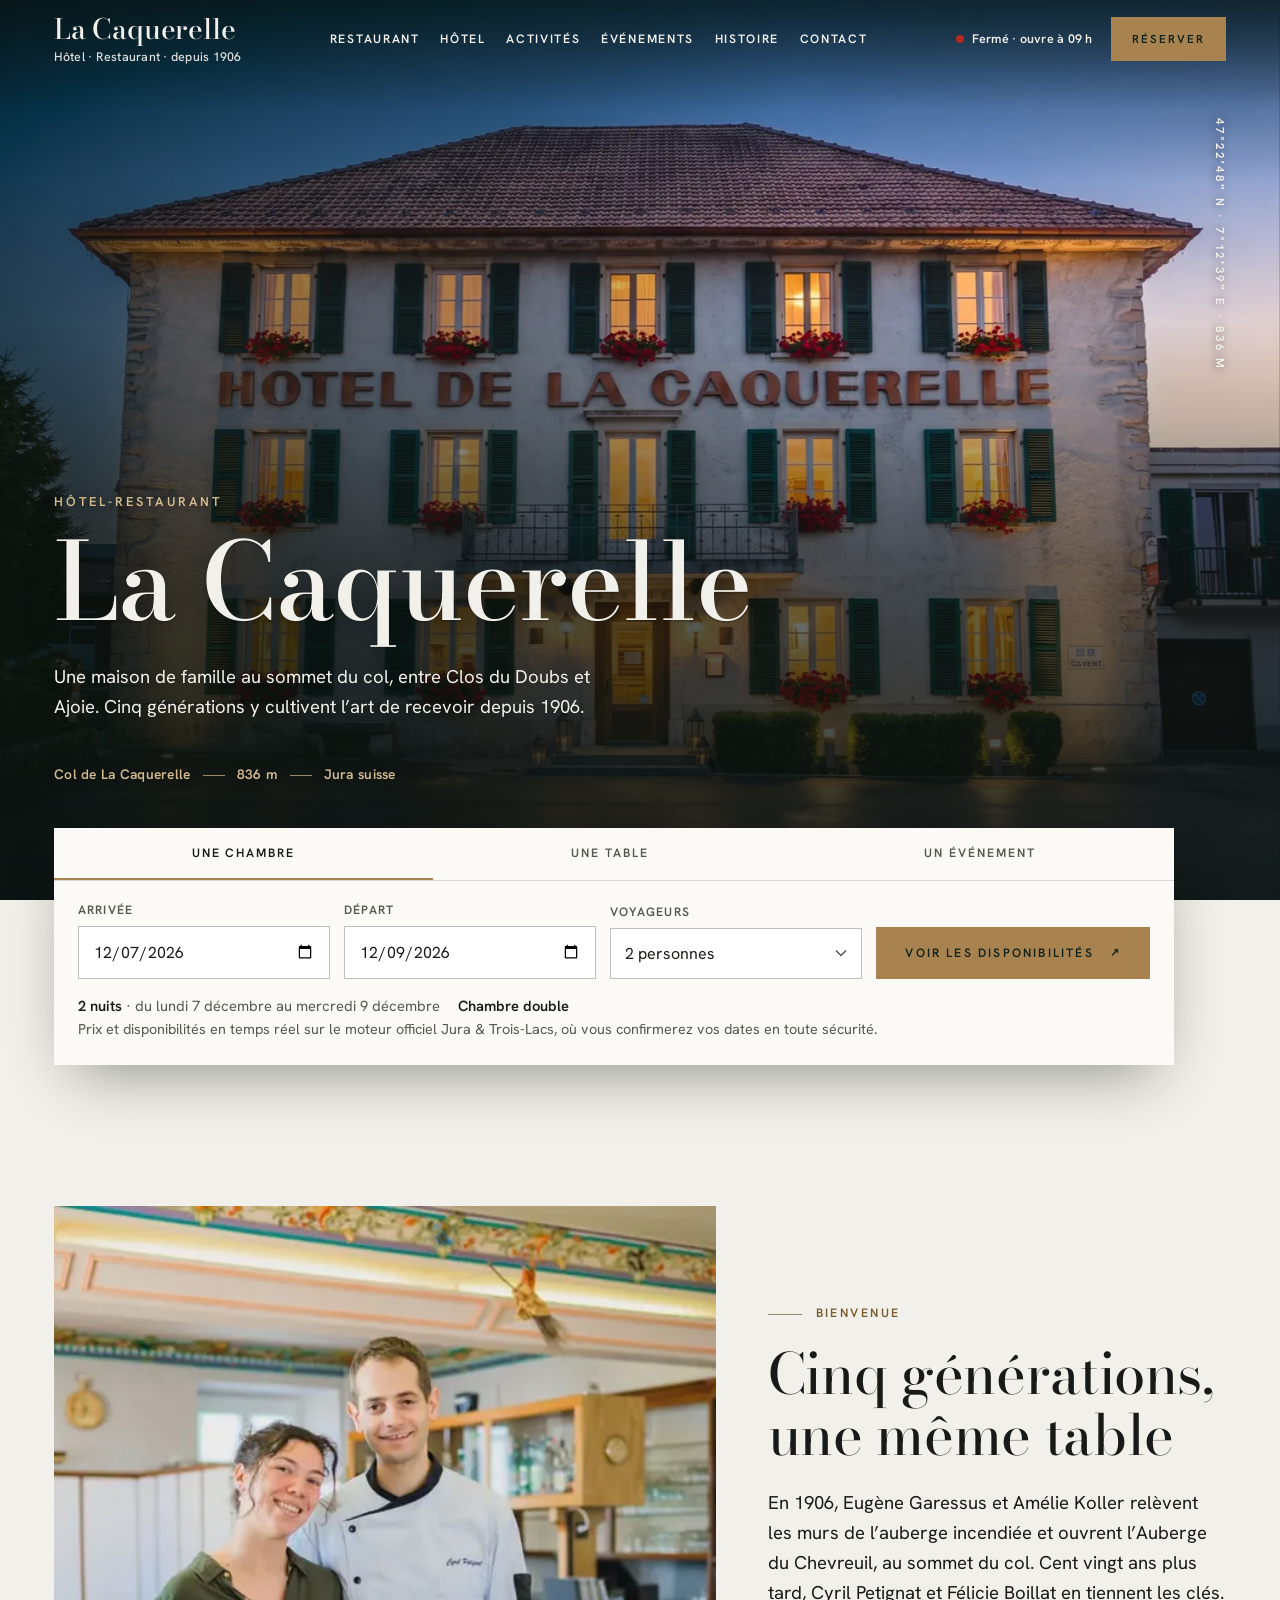
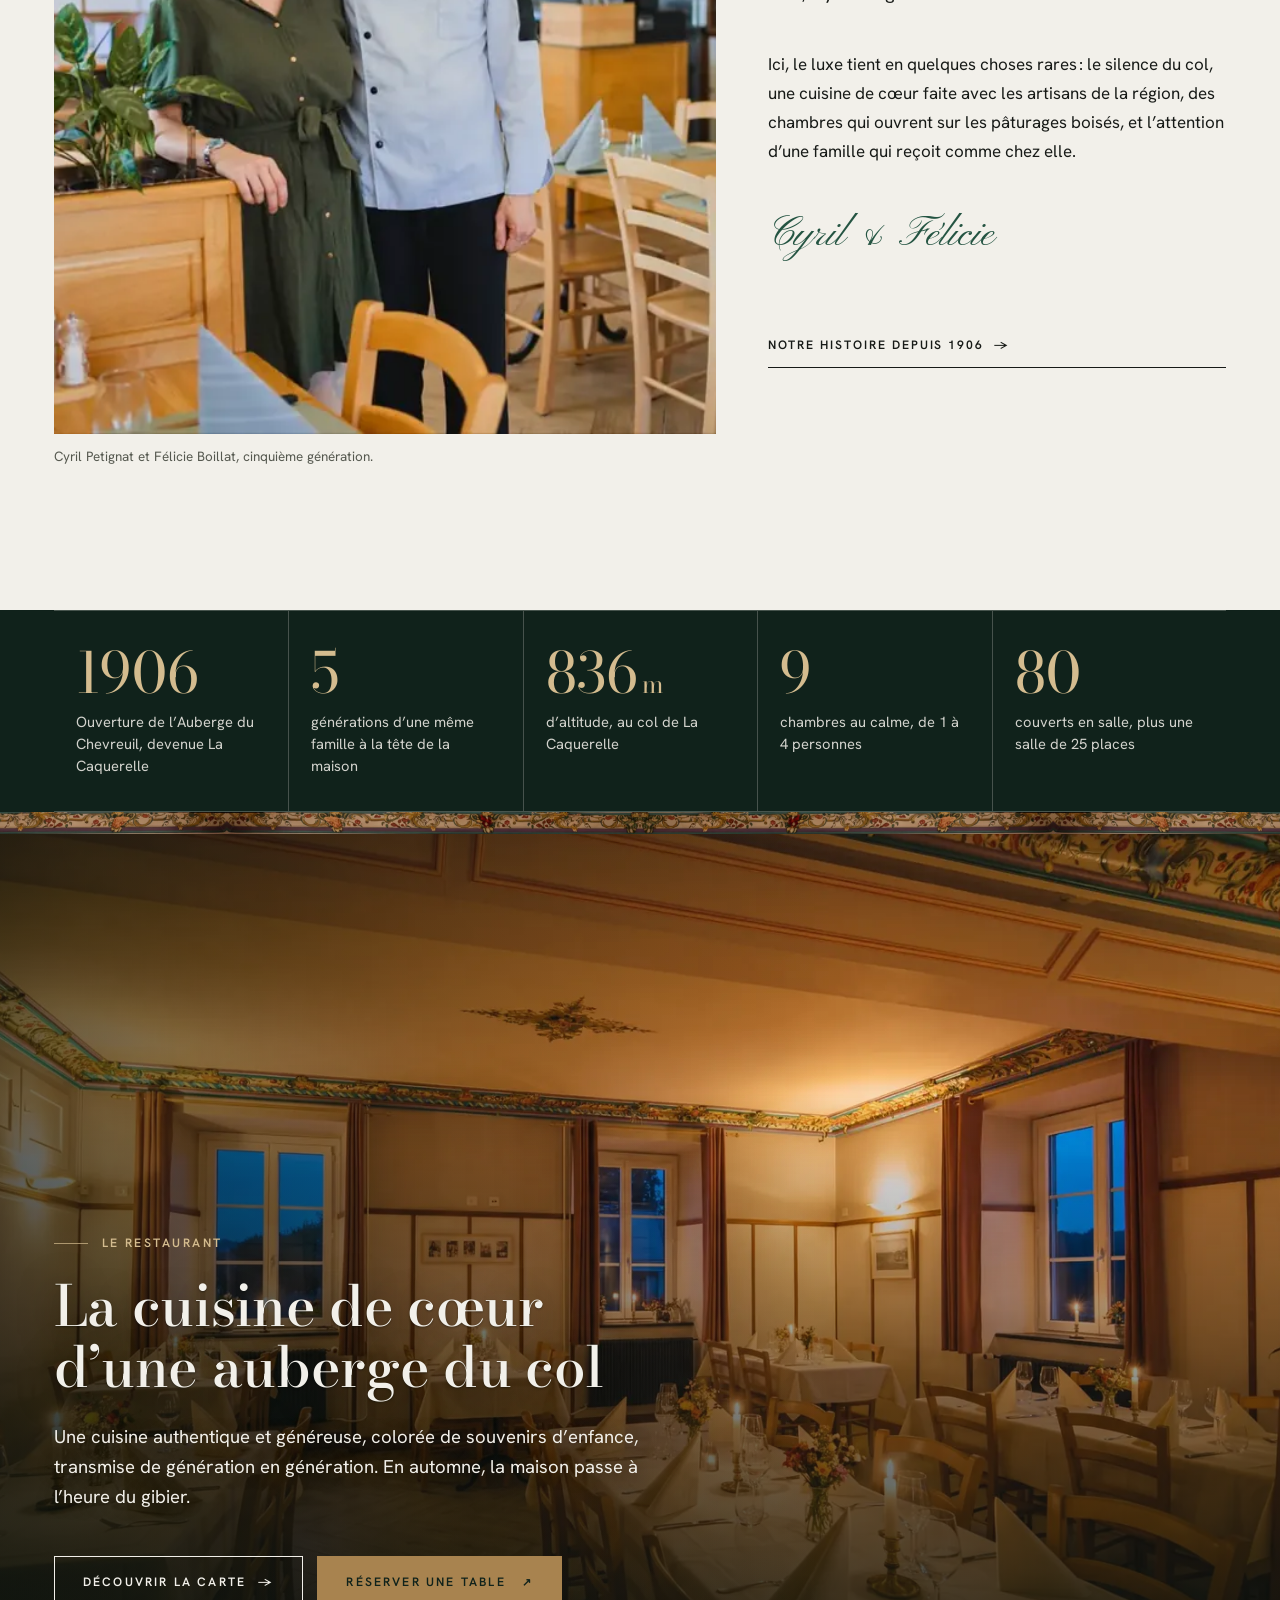
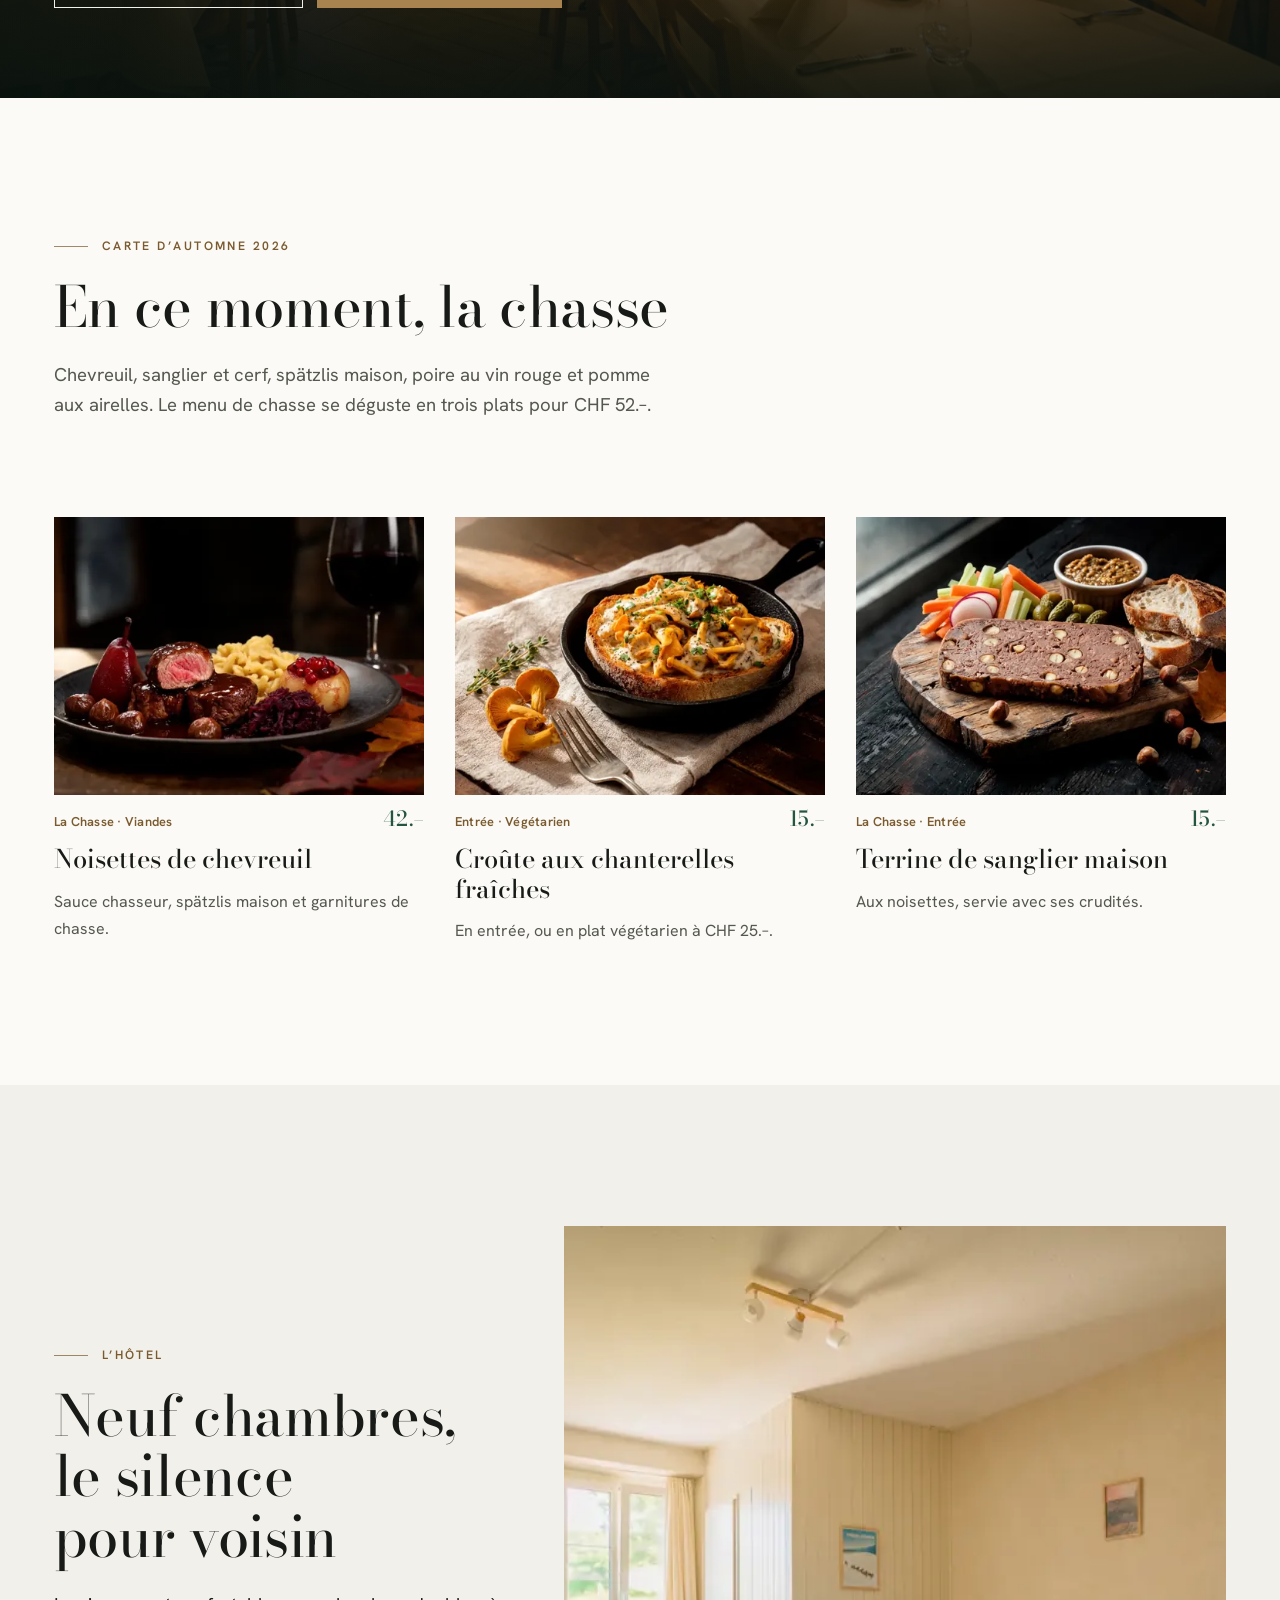
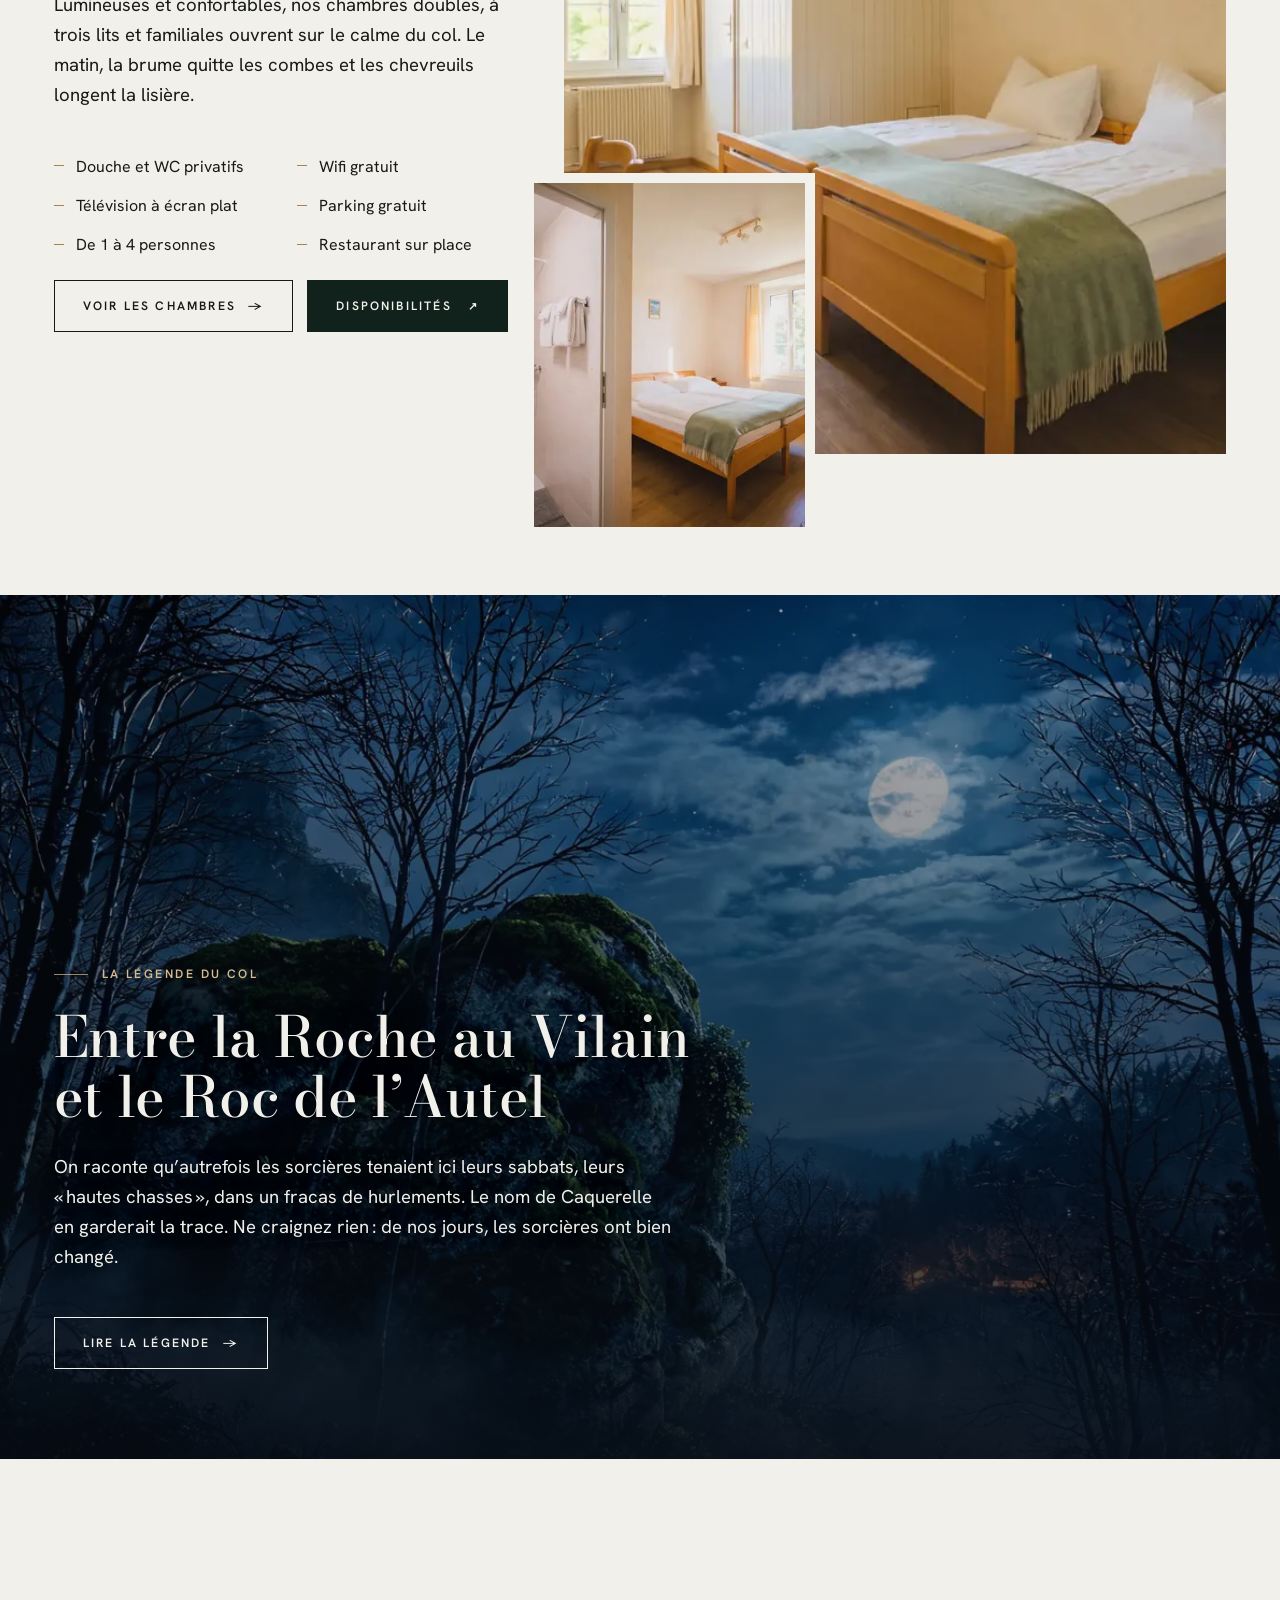
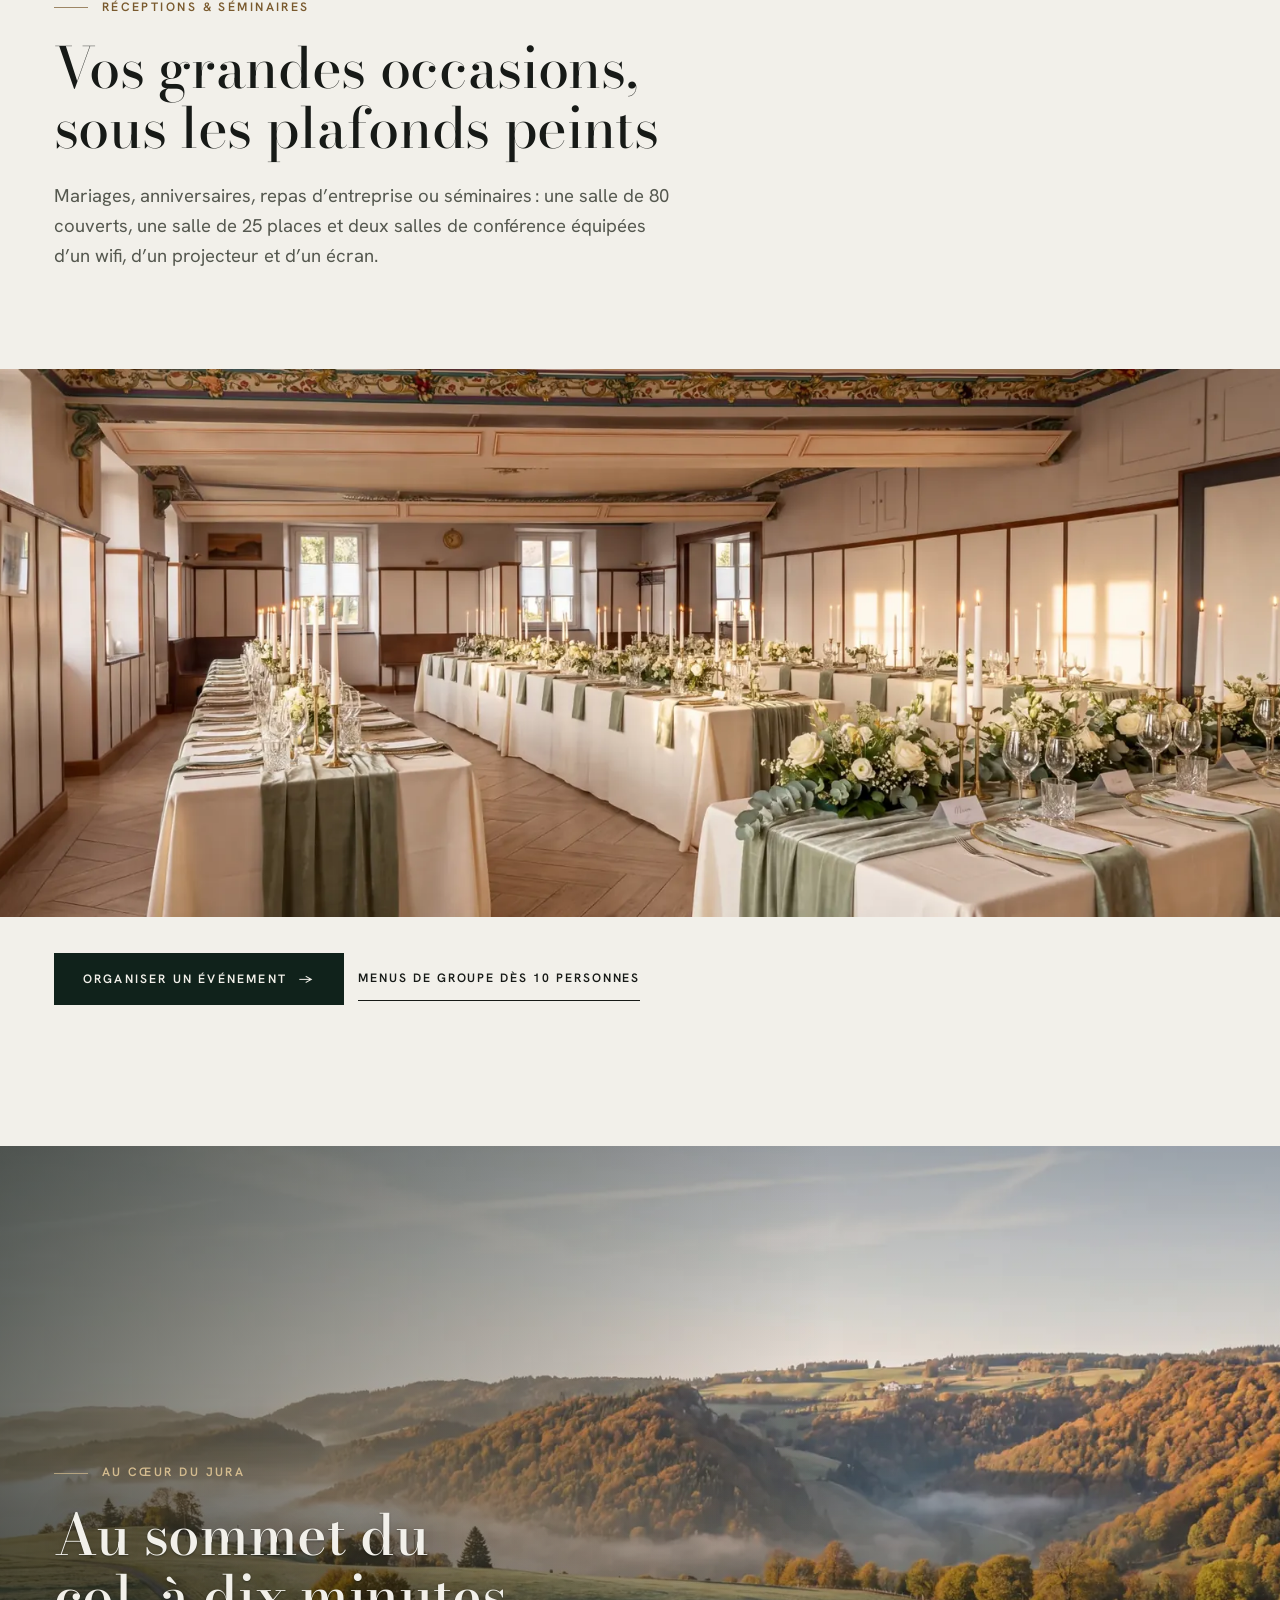
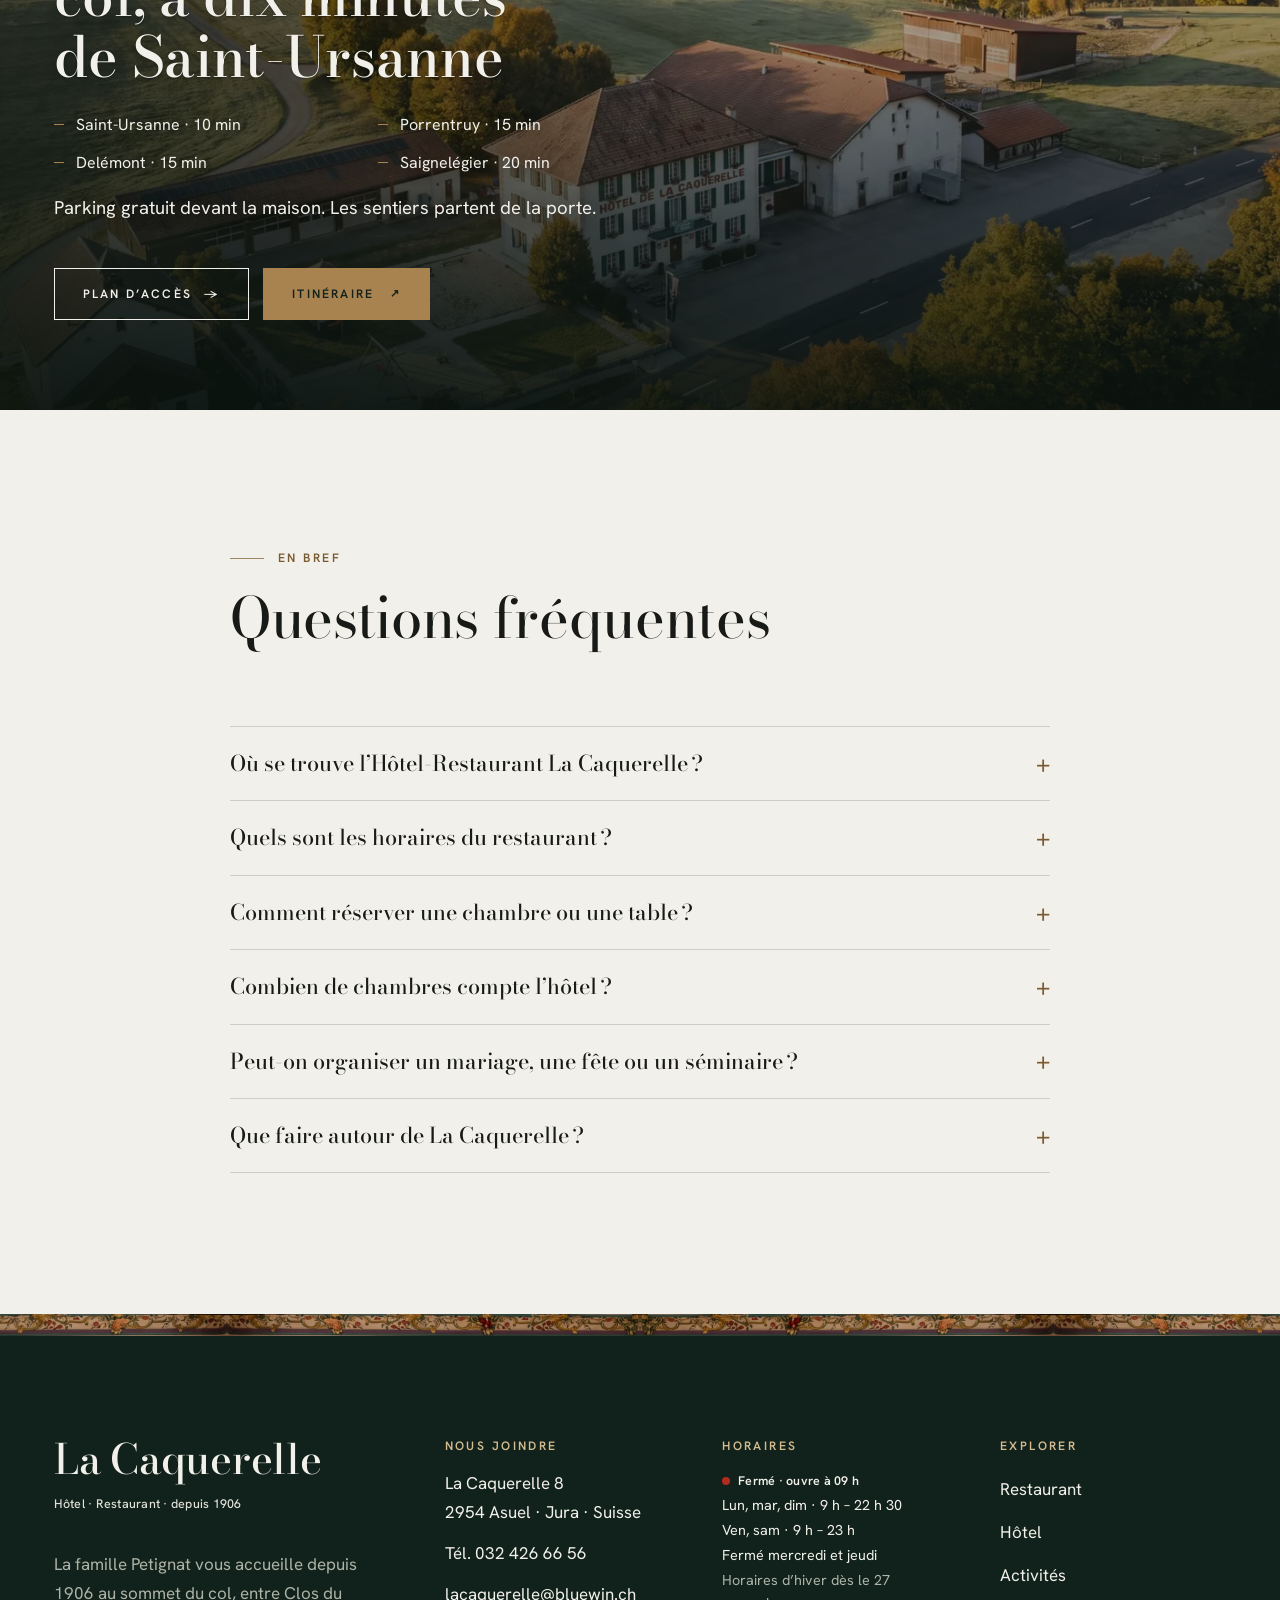
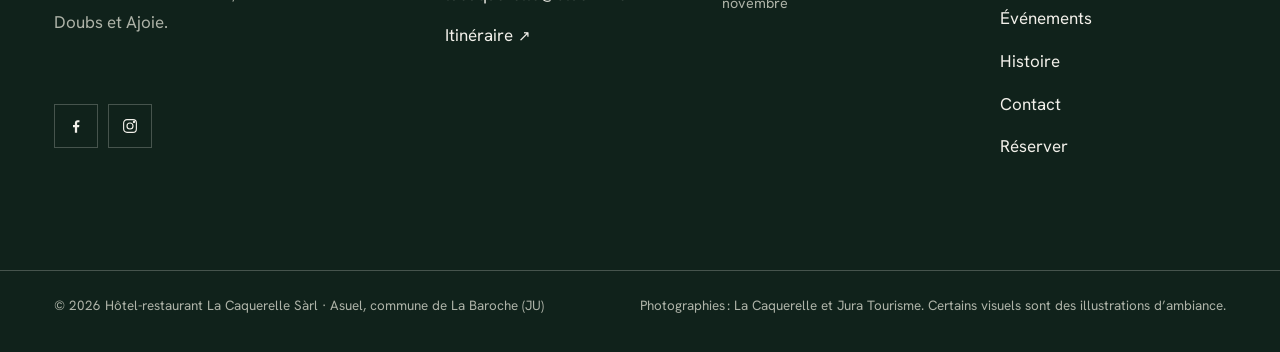
==== commit 2102c3b2: "Suppression de la page Séjours et des contenus liés - Page sejours.html supprimée. - Navigation (en-" ====
--- a/index.html
+++ b/index.html
@@ -20,7 +20,7 @@
 <meta name="geo.region" content="CH-JU"><meta name="geo.placename" content="Asuel, La Caquerelle"><meta name="geo.position" content="47.379887;7.2109573"><meta name="ICBM" content="47.379887, 7.2109573">
 <link rel="preconnect" href="https://fonts.googleapis.com"><link rel="preconnect" href="https://fonts.gstatic.com" crossorigin>
 <link rel="stylesheet" href="https://fonts.googleapis.com/css2?family=Bodoni+Moda:opsz,wght@6..96,400..700&family=Hanken+Grotesk:wght@400;500;600&family=Pinyon+Script&display=swap">
-<link rel="stylesheet" href="site.css?v=fb483038fe">
+<link rel="stylesheet" href="site.css?v=83eb4cdf84">
 <link rel="preload" as="image" href="facade-bleue.webp" imagesrcset="facade-bleue-640.webp 640w, facade-bleue-1024.webp 1024w, facade-bleue-1600.webp 1600w, facade-bleue.webp 2400w" imagesizes="100vw" fetchpriority="high">
 <script type="application/ld+json">{"@context":"https://schema.org","@graph":[{"@type":"WebSite","@id":"https://www.lacaquerelle.com/#site","url":"https://www.lacaquerelle.com/","name":"La Caquerelle","inLanguage":"fr-CH","publisher":{"@id":"https://www.lacaquerelle.com/#hotel"}},{"@type":"Hotel","@id":"https://www.lacaquerelle.com/#hotel","name":"Hôtel-Restaurant La Caquerelle","alternateName":["La Caquerelle","Hôtel de La Caquerelle","Auberge du Chevreuil"],"description":"Hôtel-restaurant familial au col de La Caquerelle (836 m), à Asuel dans le canton du Jura (Suisse), tenu par la famille Petignat depuis 1906 : 9 chambres, cuisine régionale et gibier en saison, salles de banquet et de séminaire.","url":"https://www.lacaquerelle.com/","telephone":"+41 32 426 66 56","email":"lacaquerelle@bluewin.ch","foundingDate":"1906","address":{"@type":"PostalAddress","streetAddress":"La Caquerelle 8","postalCode":"2954","addressLocality":"Asuel","addressRegion":"JU","addressCountry":"CH"},"geo":{"@type":"GeoCoordinates","latitude":47.379887,"longitude":7.2109573,"elevation":"836"},"hasMap":"https://www.google.com/maps/search/?api=1&query=47.379887%2C7.2109573","image":["https://www.lacaquerelle.com/img/facade-bleue.webp","https://www.lacaquerelle.com/img/aerien-automne.webp"],"numberOfRooms":9,"checkinTime":"15:00","checkoutTime":"11:00","amenityFeature":[{"@type":"LocationFeatureSpecification","name":"Wifi gratuit","value":true},{"@type":"LocationFeatureSpecification","name":"Parking gratuit","value":true},{"@type":"LocationFeatureSpecification","name":"Restaurant","value":true},{"@type":"LocationFeatureSpecification","name":"Terrasse","value":true},{"@type":"LocationFeatureSpecification","name":"Salles de conférence","value":true},{"@type":"LocationFeatureSpecification","name":"Places de jeux","value":true},{"@type":"LocationFeatureSpecification","name":"Douche et WC privatifs","value":true},{"@type":"LocationFeatureSpecification","name":"Télévision à écran plat","value":true}],"containsPlace":{"@id":"https://www.lacaquerelle.com/#restaurant"},"potentialAction":{"@type":"ReserveAction","target":"https://booking.juratroislacs.ch/TDS00020010000457519/tbooking/?lang=fr","name":"Réserver une chambre"},"sameAs":["https://www.facebook.com/La-Caquerelle-248301128553307/","https://www.instagram.com/restaurant_lacaquerelle/","https://www.j3l.ch/fr/P46344","https://www.myswitzerland.com/fr-ch/experiences/food-wine/restaurant/hotel-restaurant-de-la-caquerelle-1/"],"areaServed":"Jura, Suisse","brand":{"@type":"Brand","name":"La Caquerelle"}},{"@type":"Restaurant","@id":"https://www.lacaquerelle.com/#restaurant","name":"Restaurant La Caquerelle","url":"https://www.lacaquerelle.com/restaurant.html","telephone":"+41 32 426 66 56","address":{"@type":"PostalAddress","streetAddress":"La Caquerelle 8","postalCode":"2954","addressLocality":"Asuel","addressRegion":"JU","addressCountry":"CH"},"geo":{"@type":"GeoCoordinates","latitude":47.379887,"longitude":7.2109573,"elevation":"836"},"servesCuisine":["Cuisine régionale jurassienne","Cuisine suisse","Gibier","Végétarien"],"priceRange":"CHF 23–52","acceptsReservations":"https://www.mylocalina.ch/widget/?id=2bb7ca5d-07d8-4615-83be-13c94adc9818","hasMenu":"https://www.lacaquerelle.com/restaurant.html#carte","openingHoursSpecification":[{"@type":"OpeningHoursSpecification","dayOfWeek":["Monday","Tuesday","Sunday"],"opens":"09:00","closes":"22:30","validFrom":"2026-04-02","validThrough":"2026-11-26"},{"@type":"OpeningHoursSpecification","dayOfWeek":["Friday","Saturday"],"opens":"09:00","closes":"23:00","validFrom":"2026-04-02","validThrough":"2026-11-26"},{"@type":"OpeningHoursSpecification","dayOfWeek":["Monday","Tuesday"],"opens":"09:00","closes":"14:30","validFrom":"2026-11-27","validThrough":"2027-03-31"},{"@type":"OpeningHoursSpecification","dayOfWeek":["Monday","Tuesday"],"opens":"18:00","closes":"22:30","validFrom":"2026-11-27","validThrough":"2027-03-31"},{"@type":"OpeningHoursSpecification","dayOfWeek":["Friday","Saturday"],"opens":"09:00","closes":"23:00","validFrom":"2026-11-27","validThrough":"2027-03-31"},{"@type":"OpeningHoursSpecification","dayOfWeek":["Sunday"],"opens":"09:00","closes":"15:00","validFrom":"2026-11-27","validThrough":"2027-03-31"},{"@type":"OpeningHoursSpecification","dayOfWeek":["Sunday"],"opens":"18:00","closes":"22:30","validFrom":"2026-11-27","validThrough":"2027-03-31"},{"@type":"OpeningHoursSpecification","opens":"00:00","closes":"00:00","validFrom":"2026-12-24","validThrough":"2026-12-26"}],"image":"https://www.lacaquerelle.com/img/salle-soir.webp","description":"Cuisine authentique et généreuse de tradition familiale : gibier en automne, mets au fromage, truites du Jura et produits d'artisans d'Ajoie. 80 couverts, une salle de 25 places et une terrasse ombragée.","potentialAction":{"@type":"ReserveAction","target":"https://www.mylocalina.ch/widget/?id=2bb7ca5d-07d8-4615-83be-13c94adc9818","name":"Réserver une table"}},{"@type":"FAQPage","mainEntity":[{"@type":"Question","name":"Où se trouve l’Hôtel-Restaurant La Caquerelle ?","acceptedAnswer":{"@type":"Answer","text":"À La Caquerelle 8, 2954 Asuel (commune de La Baroche), dans le canton du Jura en Suisse. La maison se dresse au col de La Caquerelle, à 836 mètres d’altitude, près du col des Rangiers : environ 10 minutes de Saint-Ursanne, 15 minutes de Porrentruy et de Delémont, 20 minutes de Saignelégier."}},{"@type":"Question","name":"Quels sont les horaires du restaurant ?","acceptedAnswer":{"@type":"Answer","text":"Jusqu’au 26 novembre 2026 : lundi, mardi et dimanche de 9 h à 22 h 30, vendredi et samedi de 9 h à 23 h. Du 27 novembre 2026 au 31 mars 2027 : lundi et mardi de 9 h à 14 h 30 et de 18 h à 22 h 30, vendredi et samedi de 9 h à 23 h, dimanche de 9 h à 15 h et de 18 h à 22 h 30. Le restaurant est fermé le mercredi et le jeudi."}},{"@type":"Question","name":"Comment réserver une chambre ou une table ?","acceptedAnswer":{"@type":"Answer","text":"Les chambres se réservent en ligne sur le moteur officiel Jura &amp; Trois-Lacs, avec prix et disponibilités en temps réel. Les tables se réservent en ligne via notre système de réservation ou par téléphone au 032 426 66 56."}},{"@type":"Question","name":"Combien de chambres compte l’hôtel ?","acceptedAnswer":{"@type":"Answer","text":"L’hôtel compte 9 chambres lumineuses : doubles, à trois lits et familiales jusqu’à quatre personnes. Toutes disposent d’une douche et d’un WC, d’une télévision à écran plat et du wifi gratuit. Le parking est gratuit."}},{"@type":"Question","name":"Peut-on organiser un mariage, une fête ou un séminaire ?","acceptedAnswer":{"@type":"Answer","text":"Oui. La maison dispose d’une salle de restaurant de 80 places, d’une salle de 25 places et de deux salles de conférence équipées (wifi, projecteur, écran). Des menus de groupe sont proposés dès 10 personnes, à réserver au moins 7 jours à l’avance."}},{"@type":"Question","name":"Que faire autour de La Caquerelle ?","acceptedAnswer":{"@type":"Answer","text":"Sur place : swingolf, tir à l’arc 3D, footgolf, pétanque, deux places de jeux et le Musée CRAC. À proximité : Saint-Ursanne et le Doubs, Porrentruy, la route de la Damassine, les Franches-Montagnes, les empreintes de dinosaures et les grottes de Réclère."}}]},{"@type":"WebPage","@id":"https://www.lacaquerelle.com/#home","url":"https://www.lacaquerelle.com/","name":"Hôtel-Restaurant La Caquerelle","about":{"@id":"https://www.lacaquerelle.com/#hotel"},"inLanguage":"fr-CH"}]}</script>
 </head>
@@ -29,7 +29,7 @@
 <header class="site-header" data-header>
   <div class="site-header__inner">
     <a class="brand" href="./"><span class="brand__name">La Caquerelle</span><span class="brand__tag">Hôtel · Restaurant · depuis 1906</span></a>
-    <nav class="nav" aria-label="Navigation principale"><ul><li><a href="restaurant.html">Restaurant</a></li><li><a href="hotel.html">Hôtel</a></li><li><a href="sejours.html">Séjours</a></li><li><a href="activites.html">Activités</a></li><li><a href="evenements.html">Événements</a></li><li><a href="historique.html">Histoire</a></li><li><a href="contact.html">Contact</a></li></ul></nav>
+    <nav class="nav" aria-label="Navigation principale"><ul><li><a href="restaurant.html">Restaurant</a></li><li><a href="hotel.html">Hôtel</a></li><li><a href="activites.html">Activités</a></li><li><a href="evenements.html">Événements</a></li><li><a href="historique.html">Histoire</a></li><li><a href="contact.html">Contact</a></li></ul></nav>
     <div class="header-actions">
       <span class="open-pill" data-open-status>Horaires</span>
       <a class="btn btn--brass btn--sm" href="reserver.html">Réserver</a>
@@ -39,7 +39,7 @@
 </header>
 <div class="menu-overlay" id="menu" role="dialog" aria-modal="true" aria-label="Menu du site" hidden>
   <div class="menu-overlay__top"><span class="brand"><span class="brand__name">La Caquerelle</span><span class="brand__tag">Hôtel · Restaurant · depuis 1906</span></span><button class="menu-close" type="button" data-close aria-label="Fermer le menu">×</button></div>
-  <nav aria-label="Menu mobile"><ul><li><a href="./">Accueil</a></li><li><a href="restaurant.html">Restaurant</a></li><li><a href="hotel.html">Hôtel</a></li><li><a href="sejours.html">Séjours</a></li><li><a href="activites.html">Activités</a></li><li><a href="evenements.html">Événements</a></li><li><a href="historique.html">Histoire</a></li><li><a href="contact.html">Contact</a></li><li><a href="reserver.html">Réserver</a></li></ul></nav>
+  <nav aria-label="Menu mobile"><ul><li><a href="./">Accueil</a></li><li><a href="restaurant.html">Restaurant</a></li><li><a href="hotel.html">Hôtel</a></li><li><a href="activites.html">Activités</a></li><li><a href="evenements.html">Événements</a></li><li><a href="historique.html">Histoire</a></li><li><a href="contact.html">Contact</a></li><li><a href="reserver.html">Réserver</a></li></ul></nav>
   <p class="small">La Caquerelle 8 · 2954 Asuel · <span class="num">032 426 66 56</span></p>
 </div>
 <main id="contenu">
@@ -144,14 +144,6 @@
   </div>
 </section>
 
-<section class="section section--deep" aria-labelledby="sejours-t">
-  <div class="container">
-    <div class="section-head"><span class="eyebrow">Idées de séjour</span><h2 class="h2" id="sejours-t">Séjourner au rythme du Jura</h2><p class="lead muted">Neuf escapades imaginées depuis la maison : le Doubs et Saint-Ursanne, la Damassine d’Ajoie, les chevaux des Franches-Montagnes, les traces de dinosaures, l’hiver blanc…</p></div>
-    <div class="rail" role="region" tabindex="0" aria-label="Séjours, faites défiler"><a class="tile" href="sejours.html#doubs"><img src="doubs-1024.webp" srcset="doubs-640.webp 640w, doubs-1024.webp 1024w, doubs-1600.webp 1600w, doubs.webp 2400w" sizes="(max-width: 760px) 82vw, 400px" alt="Canoë sur le Doubs au pied de Saint-Ursanne" width="2400" height="1350" loading="lazy" decoding="async"><span class="tile__body"><span class="tile__k">Mai – septembre · 10 min</span><span class="tile__t">Au fil du Doubs</span></span></a><a class="tile" href="sejours.html#damassine"><img src="damassine-1024.webp" srcset="damassine-640.webp 640w, damassine-1024.webp 1024w, damassine.webp 1456w" sizes="(max-width: 760px) 82vw, 400px" alt="Verger de damassiniers et alambic en Ajoie" width="1456" height="819" loading="lazy" decoding="async"><span class="tile__body"><span class="tile__k">Fin d’été – automne</span><span class="tile__t">La route de la Damassine</span></span></a><a class="tile" href="sejours.html#chasse"><img src="archerie-1024.webp" srcset="archerie-640.webp 640w, archerie-1024.webp 1024w, archerie.webp 1456w" sizes="(max-width: 760px) 82vw, 400px" alt="Arc et flèches dans la forêt du col, un cerf à la lisière" width="1456" height="819" loading="lazy" decoding="async"><span class="tile__body"><span class="tile__k">Septembre – novembre</span><span class="tile__t">La saison de la chasse</span></span></a><a class="tile" href="sejours.html#franches-montagnes"><img src="chevaux-1024.webp" srcset="chevaux-640.webp 640w, chevaux-1024.webp 1024w, chevaux.webp 1456w" sizes="(max-width: 760px) 82vw, 400px" alt="Chevaux Franches-Montagnes dans un pâturage boisé" width="1456" height="819" loading="lazy" decoding="async"><span class="tile__body"><span class="tile__k">Toute l’année · 20 min</span><span class="tile__t">Franches-Montagnes au pas des chevaux</span></span></a><a class="tile" href="sejours.html#dinosaures"><img src="dinosaures-1024.webp" srcset="dinosaures-640.webp 640w, dinosaures-1024.webp 1024w, dinosaures.webp 1456w" sizes="(max-width: 760px) 82vw, 400px" alt="Main d’enfant posée dans une empreinte de sauropode" width="1456" height="819" loading="lazy" decoding="async"><span class="tile__body"><span class="tile__k">En famille · avril – octobre</span><span class="tile__t">Sur les traces des dinosaures</span></span></a><a class="tile" href="sejours.html#hiver"><img src="hiver-1024.webp" srcset="hiver-640.webp 640w, hiver-1024.webp 1024w, hiver-1600.webp 1600w, hiver.webp 2400w" sizes="(max-width: 760px) 82vw, 400px" alt="Raquettes plantées dans la neige d’un pâturage jurassien" width="2400" height="1350" loading="lazy" decoding="async"><span class="tile__body"><span class="tile__k">Décembre – mars</span><span class="tile__t">Hiver blanc</span></span></a></div>
-    <div class="mt-m"><a class="btn" href="sejours.html">Les neuf séjours <span class="arr" aria-hidden="true">→</span></a></div>
-  </div>
-</section>
-
 <section class="chapter chapter--night">
   <div class="chapter__media"><img src="legende-1024.webp" srcset="legende-640.webp 640w, legende-1024.webp 1024w, legende-1600.webp 1600w, legende.webp 2400w" sizes="100vw" alt="Rocher moussu sous la pleine lune dans la forêt du col, brume au sol et lumières lointaines d’une auberge" width="2400" height="1350" loading="lazy" decoding="async"></div>
   <div class="chapter__content"><div class="inner">
@@ -217,7 +209,7 @@
     </div>
     <div>
       <h2>Explorer</h2>
-      <ul><li><a href="restaurant.html">Restaurant</a></li><li><a href="hotel.html">Hôtel</a></li><li><a href="sejours.html">Séjours</a></li><li><a href="activites.html">Activités</a></li><li><a href="evenements.html">Événements</a></li><li><a href="historique.html">Histoire</a></li><li><a href="contact.html">Contact</a></li><li><a href="reserver.html">Réserver</a></li></ul>
+      <ul><li><a href="restaurant.html">Restaurant</a></li><li><a href="hotel.html">Hôtel</a></li><li><a href="activites.html">Activités</a></li><li><a href="evenements.html">Événements</a></li><li><a href="historique.html">Histoire</a></li><li><a href="contact.html">Contact</a></li><li><a href="reserver.html">Réserver</a></li></ul>
     </div>
   </div>
   <div class="container footer-bottom">
@@ -226,7 +218,7 @@
   </div>
 </footer>
 <nav class="tabbar" aria-label="Navigation rapide">
-  <a class="tabbar__i" href="./" aria-current="page"><span class="tabbar__ic"><svg viewBox="0 0 24 24" fill="none" stroke="currentColor" stroke-width="1.6" stroke-linecap="round" stroke-linejoin="round" aria-hidden="true"><path d="M3.5 11.2 12 4l8.5 7.2"/><path d="M5.5 9.6V20h13V9.6"/><path d="M10 20v-5.2h4V20"/></svg></span><span class="tabbar__l">Accueil</span></a><a class="tabbar__i" href="restaurant.html"><span class="tabbar__ic"><svg viewBox="0 0 24 24" fill="none" stroke="currentColor" stroke-width="1.6" stroke-linecap="round" stroke-linejoin="round" aria-hidden="true"><path d="M3 17.5h18"/><path d="M5 17.5a7 7 0 0 1 14 0"/><path d="M12 10.5V8.6"/><circle cx="12" cy="7.4" r="1.1"/><path d="M6.5 20.5h11"/></svg></span><span class="tabbar__l">Restaurant</span></a><button class="tabbar__i tabbar__i--cta" type="button" data-sheet-open="sheet-book" aria-haspopup="dialog" aria-controls="sheet-book" aria-expanded="false"><span class="tabbar__ic"><svg viewBox="0 0 24 24" fill="none" stroke="currentColor" stroke-width="1.6" stroke-linecap="round" stroke-linejoin="round" aria-hidden="true"><rect x="3.5" y="5" width="17" height="15.5" rx="3"/><path d="M3.5 9.8h17M8 3v3.6M16 3v3.6"/><path d="m9.2 15 2 2 3.8-3.9"/></svg></span><span class="tabbar__l">Réserver</span></button><a class="tabbar__i" href="sejours.html"><span class="tabbar__ic"><svg viewBox="0 0 24 24" fill="none" stroke="currentColor" stroke-width="1.6" stroke-linecap="round" stroke-linejoin="round" aria-hidden="true"><path d="m2.5 19.5 6.2-9.8 3.9 5.9 2.4-3.4 6.5 7.3z"/><circle cx="16.8" cy="6.2" r="2.1"/></svg></span><span class="tabbar__l">Séjours</span></a><button class="tabbar__i" type="button" data-sheet-open="sheet-plus" aria-haspopup="dialog" aria-controls="sheet-plus" aria-expanded="false"><span class="tabbar__ic"><svg viewBox="0 0 24 24" fill="none" stroke="currentColor" stroke-width="1.6" stroke-linecap="round" stroke-linejoin="round" aria-hidden="true"><rect x="4" y="4" width="6.6" height="6.6" rx="1.8"/><rect x="13.4" y="4" width="6.6" height="6.6" rx="1.8"/><rect x="4" y="13.4" width="6.6" height="6.6" rx="1.8"/><rect x="13.4" y="13.4" width="6.6" height="6.6" rx="1.8"/></svg></span><span class="tabbar__l">Plus</span></button>
+  <a class="tabbar__i" href="./" aria-current="page"><span class="tabbar__ic"><svg viewBox="0 0 24 24" fill="none" stroke="currentColor" stroke-width="1.6" stroke-linecap="round" stroke-linejoin="round" aria-hidden="true"><path d="M3.5 11.2 12 4l8.5 7.2"/><path d="M5.5 9.6V20h13V9.6"/><path d="M10 20v-5.2h4V20"/></svg></span><span class="tabbar__l">Accueil</span></a><a class="tabbar__i" href="restaurant.html"><span class="tabbar__ic"><svg viewBox="0 0 24 24" fill="none" stroke="currentColor" stroke-width="1.6" stroke-linecap="round" stroke-linejoin="round" aria-hidden="true"><path d="M3 17.5h18"/><path d="M5 17.5a7 7 0 0 1 14 0"/><path d="M12 10.5V8.6"/><circle cx="12" cy="7.4" r="1.1"/><path d="M6.5 20.5h11"/></svg></span><span class="tabbar__l">Restaurant</span></a><button class="tabbar__i tabbar__i--cta" type="button" data-sheet-open="sheet-book" aria-haspopup="dialog" aria-controls="sheet-book" aria-expanded="false"><span class="tabbar__ic"><svg viewBox="0 0 24 24" fill="none" stroke="currentColor" stroke-width="1.6" stroke-linecap="round" stroke-linejoin="round" aria-hidden="true"><rect x="3.5" y="5" width="17" height="15.5" rx="3"/><path d="M3.5 9.8h17M8 3v3.6M16 3v3.6"/><path d="m9.2 15 2 2 3.8-3.9"/></svg></span><span class="tabbar__l">Réserver</span></button><a class="tabbar__i" href="hotel.html"><span class="tabbar__ic"><svg viewBox="0 0 24 24" fill="none" stroke="currentColor" stroke-width="1.6" stroke-linecap="round" stroke-linejoin="round" aria-hidden="true"><path d="M3 18.5V6.5M3 14h18v4.5M21 14v-2.2a3 3 0 0 0-3-3h-7.2V14"/><circle cx="7" cy="11" r="1.9"/></svg></span><span class="tabbar__l">Hôtel</span></a><button class="tabbar__i" type="button" data-sheet-open="sheet-plus" aria-haspopup="dialog" aria-controls="sheet-plus" aria-expanded="false"><span class="tabbar__ic"><svg viewBox="0 0 24 24" fill="none" stroke="currentColor" stroke-width="1.6" stroke-linecap="round" stroke-linejoin="round" aria-hidden="true"><rect x="4" y="4" width="6.6" height="6.6" rx="1.8"/><rect x="13.4" y="4" width="6.6" height="6.6" rx="1.8"/><rect x="4" y="13.4" width="6.6" height="6.6" rx="1.8"/><rect x="13.4" y="13.4" width="6.6" height="6.6" rx="1.8"/></svg></span><span class="tabbar__l">Plus</span></button>
 </nav>
 <dialog class="sheet" id="sheet-book" aria-labelledby="sb-title">
   <div class="sheet__head" data-sheet-drag><span class="sheet__grab" aria-hidden="true"></span><h2 class="sheet__t" id="sb-title">Réserver</h2><button class="sheet__x" type="button" data-sheet-close aria-label="Fermer"><svg viewBox="0 0 24 24" fill="none" stroke="currentColor" stroke-width="1.6" stroke-linecap="round" stroke-linejoin="round" aria-hidden="true"><path d="M6 6l12 12M18 6 6 18"/></svg></button></div>
@@ -267,7 +259,7 @@
   <div class="sheet__head" data-sheet-drag><span class="sheet__grab" aria-hidden="true"></span><h2 class="sheet__t" id="sp-title">La maison</h2><button class="sheet__x" type="button" data-sheet-close aria-label="Fermer"><svg viewBox="0 0 24 24" fill="none" stroke="currentColor" stroke-width="1.6" stroke-linecap="round" stroke-linejoin="round" aria-hidden="true"><path d="M6 6l12 12M18 6 6 18"/></svg></button></div>
   <div class="sheet__body">
     <p class="sheet__status"><span class="open-pill" data-open-status>Horaires</span></p>
-    <ul class="app-grid"><li><a class="app-tile" href="hotel.html"><svg viewBox="0 0 24 24" fill="none" stroke="currentColor" stroke-width="1.6" stroke-linecap="round" stroke-linejoin="round" aria-hidden="true"><path d="M3 18.5V6.5M3 14h18v4.5M21 14v-2.2a3 3 0 0 0-3-3h-7.2V14"/><circle cx="7" cy="11" r="1.9"/></svg><span>Hôtel</span></a></li><li><a class="app-tile" href="activites.html"><svg viewBox="0 0 24 24" fill="none" stroke="currentColor" stroke-width="1.6" stroke-linecap="round" stroke-linejoin="round" aria-hidden="true"><circle cx="12" cy="12" r="8.2"/><circle cx="12" cy="12" r="4.3"/><circle cx="12" cy="12" r=".9" fill="currentColor"/></svg><span>Activités</span></a></li><li><a class="app-tile" href="evenements.html"><svg viewBox="0 0 24 24" fill="none" stroke="currentColor" stroke-width="1.6" stroke-linecap="round" stroke-linejoin="round" aria-hidden="true"><path d="M8 3.5h8l-.6 5.4a3.4 3.4 0 0 1-6.8 0z"/><path d="M12 12.3v7.7M8.6 20.5h6.8"/></svg><span>Événements</span></a></li><li><a class="app-tile" href="historique.html"><svg viewBox="0 0 24 24" fill="none" stroke="currentColor" stroke-width="1.6" stroke-linecap="round" stroke-linejoin="round" aria-hidden="true"><path d="M12 6.6C10 5.1 7 4.6 4 5.1v13.2c3-.5 6 0 8 1.5 2-1.5 5-2 8-1.5V5.1c-3-.5-6 0-8 1.5z"/><path d="M12 6.6v13.2"/></svg><span>Histoire</span></a></li><li><a class="app-tile" href="contact.html"><svg viewBox="0 0 24 24" fill="none" stroke="currentColor" stroke-width="1.6" stroke-linecap="round" stroke-linejoin="round" aria-hidden="true"><path d="M12 21s-6.6-5.7-6.6-11.1a6.6 6.6 0 0 1 13.2 0C18.6 15.3 12 21 12 21z"/><circle cx="12" cy="9.9" r="2.3"/></svg><span>Contact</span></a></li><li><a class="app-tile" href="restaurant.html#carte"><svg viewBox="0 0 24 24" fill="none" stroke="currentColor" stroke-width="1.6" stroke-linecap="round" stroke-linejoin="round" aria-hidden="true"><rect x="5" y="3.5" width="14" height="17" rx="2.2"/><path d="M8.5 8h7M8.5 11.5h7M8.5 15h4.5"/></svg><span>La carte</span></a></li></ul>
+    <ul class="app-grid"><li><a class="app-tile" href="activites.html"><svg viewBox="0 0 24 24" fill="none" stroke="currentColor" stroke-width="1.6" stroke-linecap="round" stroke-linejoin="round" aria-hidden="true"><circle cx="12" cy="12" r="8.2"/><circle cx="12" cy="12" r="4.3"/><circle cx="12" cy="12" r=".9" fill="currentColor"/></svg><span>Activités</span></a></li><li><a class="app-tile" href="evenements.html"><svg viewBox="0 0 24 24" fill="none" stroke="currentColor" stroke-width="1.6" stroke-linecap="round" stroke-linejoin="round" aria-hidden="true"><path d="M8 3.5h8l-.6 5.4a3.4 3.4 0 0 1-6.8 0z"/><path d="M12 12.3v7.7M8.6 20.5h6.8"/></svg><span>Événements</span></a></li><li><a class="app-tile" href="historique.html"><svg viewBox="0 0 24 24" fill="none" stroke="currentColor" stroke-width="1.6" stroke-linecap="round" stroke-linejoin="round" aria-hidden="true"><path d="M12 6.6C10 5.1 7 4.6 4 5.1v13.2c3-.5 6 0 8 1.5 2-1.5 5-2 8-1.5V5.1c-3-.5-6 0-8 1.5z"/><path d="M12 6.6v13.2"/></svg><span>Histoire</span></a></li><li><a class="app-tile" href="contact.html"><svg viewBox="0 0 24 24" fill="none" stroke="currentColor" stroke-width="1.6" stroke-linecap="round" stroke-linejoin="round" aria-hidden="true"><path d="M12 21s-6.6-5.7-6.6-11.1a6.6 6.6 0 0 1 13.2 0C18.6 15.3 12 21 12 21z"/><circle cx="12" cy="9.9" r="2.3"/></svg><span>Contact</span></a></li><li><a class="app-tile" href="restaurant.html#carte"><svg viewBox="0 0 24 24" fill="none" stroke="currentColor" stroke-width="1.6" stroke-linecap="round" stroke-linejoin="round" aria-hidden="true"><rect x="5" y="3.5" width="14" height="17" rx="2.2"/><path d="M8.5 8h7M8.5 11.5h7M8.5 15h4.5"/></svg><span>La carte</span></a></li><li><a class="app-tile" href="contact.html#acces"><svg viewBox="0 0 24 24" fill="none" stroke="currentColor" stroke-width="1.6" stroke-linecap="round" stroke-linejoin="round" aria-hidden="true"><path d="m4 11 16-7-7 16-2.1-6.9z"/></svg><span>Accès</span></a></li></ul>
     <div class="quick">
       <a class="quick__i" href="tel:+41324266656"><svg viewBox="0 0 24 24" fill="none" stroke="currentColor" stroke-width="1.6" stroke-linecap="round" stroke-linejoin="round" aria-hidden="true"><path d="M6.6 3.5h2.7l1.4 4-2.1 1.3a11 11 0 0 0 6.6 6.6l1.3-2.1 4 1.4v2.7a1.9 1.9 0 0 1-2 1.9A16.3 16.3 0 0 1 4.6 5.5a1.9 1.9 0 0 1 2-2z"/></svg><span>Appeler</span></a>
       <a class="quick__i" href="https://www.google.com/maps/search/?api=1&query=47.379887%2C7.2109573" target="_blank" rel="noopener"><svg viewBox="0 0 24 24" fill="none" stroke="currentColor" stroke-width="1.6" stroke-linecap="round" stroke-linejoin="round" aria-hidden="true"><path d="m4 11 16-7-7 16-2.1-6.9z"/></svg><span>Itinéraire</span></a>
@@ -276,6 +268,6 @@
     <p class="sheet__foot">La Caquerelle 8 · 2954 Asuel · Jura suisse<br>Fermé le mercredi et le jeudi</p>
   </div>
 </dialog>
-<script src="site.js?v=43ed28de8a" defer></script>
+<script src="site.js?v=2e903352c3" defer></script>
 </body>
 </html>
--- a/site.css
+++ b/site.css
@@ -72,7 +72,7 @@
 .stack-sm{display:grid;gap:12px}
 .num{font-variant-numeric:tabular-nums lining-nums}
 /* Titres posés sur une photographie : déliés renforcés + ombre portée douce */
-.hero .display,.chapter .h2,.tile__t,.sejour__num,.band-title{font-variation-settings:"opsz" var(--opsz-photo);font-weight:var(--wght-photo);text-shadow:var(--shadow-photo)}
+.hero .display,.chapter .h2,.band-title{font-variation-settings:"opsz" var(--opsz-photo);font-weight:var(--wght-photo);text-shadow:var(--shadow-photo)}
 
 /* ---------- Boutons ---------- */
 .btn{--bc:currentColor;display:inline-flex;align-items:center;justify-content:center;gap:12px;min-height:52px;padding:15px 28px;border:1px solid var(--bc);border-radius:0;background:transparent;color:inherit;font:600 var(--t-label)/1 var(--f-body);letter-spacing:.18em;text-transform:uppercase;text-decoration:none;cursor:pointer;touch-action:manipulation;transition:background-color .2s ease,color .2s ease,border-color .2s ease,transform .16s var(--ease)}
@@ -255,18 +255,6 @@
 .on-dark .price{color:var(--brass-light)}
 @media (hover:hover) and (pointer:fine){a.card:hover .card__img img{transform:scale(1.04)}a.card:hover h3{text-decoration:underline;text-decoration-thickness:1px}}
 
-/* Défilement horizontal (séjours) */
-.rail{display:grid;grid-auto-flow:column;grid-auto-columns:minmax(280px,30%);gap:22px;overflow-x:auto;scroll-snap-type:x mandatory;padding-bottom:18px;scrollbar-width:thin;scrollbar-color:var(--brass) transparent;overscroll-behavior-x:contain}
-@media (max-width:760px){.rail{grid-auto-columns:82%}}
-.rail > *{scroll-snap-align:start}
-.tile{position:relative;display:block;aspect-ratio:3/4;overflow:hidden;color:var(--chaux);text-decoration:none;isolation:isolate;background:var(--spruce)}
-.tile img{position:absolute;inset:0;width:100%;height:100%;object-fit:cover;z-index:-2;transition:transform 1s var(--ease)}
-.tile::after{content:"";position:absolute;inset:0;z-index:-1;background:linear-gradient(180deg,rgba(var(--scrim),0) 34%,rgba(var(--scrim),.9))}
-.tile__body{position:absolute;left:0;right:0;bottom:0;padding:24px;display:grid;gap:8px}
-.tile__k{font:600 .82rem/1.3 var(--f-body);letter-spacing:.02em;color:var(--brass-light)}
-.tile__t{font:400 1.9rem/1.08 var(--f-display)}
-@media (hover:hover) and (pointer:fine){.tile:hover img{transform:scale(1.05)}}
-
 /* Menus */
 .menu-cols{display:grid;grid-template-columns:repeat(2,minmax(0,1fr));gap:clamp(32px,5vw,80px)}
 @media (max-width:860px){.menu-cols{grid-template-columns:1fr}}
@@ -318,28 +306,12 @@
 .tl__b img{margin-top:10px;max-width:420px;width:100%;border:8px solid #fff;box-shadow:0 18px 40px -12px rgba(0,0,0,.18)}
 @media (max-width:700px){.timeline::before{left:7px}.tl{grid-template-columns:16px minmax(0,1fr);gap:0 18px}.tl__dot{grid-column:1;grid-row:1/3;margin-top:8px;justify-self:start}.tl__y{grid-column:2;text-align:left;font-size:2.1rem}.tl__b{grid-column:2}}
 
-/* Séjours */
-.filters{display:flex;flex-wrap:wrap;gap:10px;margin-top:26px}
-.chip{min-height:44px;padding:10px 18px;border:1px solid rgba(23,26,23,.28);background:transparent;font:600 .84rem/1 var(--f-body);letter-spacing:.02em;cursor:pointer;color:var(--ink);touch-action:manipulation;transition:background-color .2s ease,color .2s ease,border-color .2s ease,transform .16s var(--ease)}
-.chip:active{transform:scale(.97)}
-.chip[aria-pressed="true"]{background:var(--spruce);border-color:var(--spruce);color:var(--chaux)}
-.sejour{display:grid;grid-template-columns:repeat(12,minmax(0,1fr));background:var(--paper);border-top:1px solid var(--line)}
-.sejour__media{grid-column:1/8;position:relative;min-height:min(92svh,860px);overflow:hidden;background:var(--spruce)}
-.sejour__media img{position:absolute;inset:0;width:100%;height:100%;object-fit:cover}
-.sejour__num{position:absolute;left:var(--gutter);top:clamp(24px,4vw,48px);font:400 clamp(4rem,9vw,8.5rem)/.9 var(--f-display);color:var(--chaux)}
-.sejour__body{grid-column:8/13;padding:clamp(36px,5vw,80px) var(--gutter) clamp(36px,5vw,80px) clamp(28px,4vw,64px);display:grid;gap:22px;align-content:center;min-width:0}
-.sejour:nth-of-type(even) .sejour__media{grid-column:6/13;grid-row:1}
-.sejour:nth-of-type(even) .sejour__body{grid-column:1/6;grid-row:1;padding:clamp(36px,5vw,80px) clamp(28px,4vw,64px) clamp(36px,5vw,80px) var(--gutter)}
-@media (max-width:980px){.sejour{grid-template-columns:1fr}.sejour__media,.sejour:nth-of-type(even) .sejour__media{grid-column:1;grid-row:auto;min-height:62svh}.sejour__body,.sejour:nth-of-type(even) .sejour__body{grid-column:1;grid-row:auto;padding:40px var(--gutter) 56px}}
-.meta-row{display:flex;flex-wrap:wrap;gap:8px}
-.meta{padding:8px 12px;background:var(--chaux-deep);font:600 .8rem/1.2 var(--f-body);letter-spacing:.02em;color:var(--ink)}
+/* Programme (liste horaire) */
 .prog{list-style:none;display:grid;gap:0;border-top:1px solid var(--line);padding:0;margin:0}
 .prog li{display:grid;grid-template-columns:84px minmax(0,1fr);gap:16px;padding:14px 0;border-bottom:1px solid var(--line);font-size:1rem}
 .prog b{font:500 1.05rem/1.45 var(--f-display);font-variation-settings:"opsz" 18;color:var(--shutter)}
 .on-dark .prog li{border-color:var(--line-light)}
 .on-dark .prog b{color:var(--brass-light)}
-.note{padding:18px 20px;border-left:2px solid var(--brass);background:var(--chaux);font-size:.96rem;line-height:1.6}
-.note strong{font-weight:600}
 
 /* Carte d'accès */
 .map-wrap{background:var(--spruce);color:var(--chaux);padding:clamp(16px,3vw,32px);overflow:hidden}
@@ -434,15 +406,15 @@
   .hero__media img{animation:none}
   .hero__content > *{animation:fade .4s ease both}
   .chapter__media img{transform:none!important;animation:none!important}
-  .btn:active,.chip:active,.copy:active{transform:none}
-  .card__img img,.tile img,.btn .arr{transition:none;transform:none!important}
+  .btn:active,.copy:active{transform:none}
+  .card__img img,.btn .arr{transition:none;transform:none!important}
   .menu-overlay{transition:opacity .15s ease}
   @starting-style{.menu-overlay{transform:none}}
 }
 @keyframes fade{from{opacity:0}to{opacity:1}}
 @media (forced-colors:active){
-  .btn,.chip,.copy,.tab[aria-selected="true"]{border:1px solid CanvasText}
-  .hero::after,.chapter::after,.tile::after{display:none}
+  .btn,.copy,.tab[aria-selected="true"]{border:1px solid CanvasText}
+  .hero::after,.chapter::after{display:none}
 }
 
 /* =====================================================================
@@ -496,10 +468,7 @@
   .tab{flex:1 1 0;min-width:0;min-height:44px;padding:10px 4px;border:0;border-radius:10px;font:600 .86rem/1.1 var(--f-body);letter-spacing:.01em;text-transform:none;white-space:nowrap;transition:background-color .2s ease,color .2s ease,box-shadow .2s ease}
   .tab[aria-selected="true"]{background:#fff;color:var(--ink);box-shadow:0 1px 2px rgba(23,26,23,.1),0 3px 10px -4px rgba(23,26,23,.22)}
   .tabpanel{padding:16px 16px 18px}
-  .chip,.meta,.tag,.copy{border-radius:999px}
-  .filters{flex-wrap:nowrap;overflow-x:auto;margin-inline:calc(-1*var(--gutter));padding:2px var(--gutter) 6px;scrollbar-width:none;overscroll-behavior-x:contain}
-  .filters::-webkit-scrollbar{display:none}
-  .chip{flex:none}
+  .tag,.copy{border-radius:999px}
 
   /* Héros façon « story » et carte de réservation qui le chevauche */
   .hero{min-height:88svh;border-radius:0 0 var(--r-xl) var(--r-xl)}
@@ -529,7 +498,7 @@
   .cards,.gallery{display:grid;grid-template-columns:none;grid-auto-flow:column;grid-auto-columns:82%;gap:14px;overflow-x:auto;scroll-snap-type:x mandatory;scroll-padding-inline:var(--gutter);overscroll-behavior-x:contain;scrollbar-width:none}
   .cards{margin-inline:calc(-1*var(--gutter));padding:4px var(--gutter) 14px}
   .gallery{padding-bottom:10px}
-  .cards::-webkit-scrollbar,.gallery::-webkit-scrollbar,.rail::-webkit-scrollbar{display:none}
+  .cards::-webkit-scrollbar,.gallery::-webkit-scrollbar{display:none}
   .cards > *,.gallery > *{scroll-snap-align:start}
   .g-a,.g-b,.g-c{grid-column:auto}
   .g-a img,.g-b img,.g-c img{aspect-ratio:4/5}
@@ -537,9 +506,7 @@
   .card > :not(.card__img){margin-inline:18px}
   .card__img{margin-bottom:6px}
   .card h3{font-size:1.4rem}
-  .rail{grid-auto-columns:78%;gap:14px;margin-inline:calc(-1*var(--gutter));padding:4px var(--gutter) 14px;scroll-padding-inline:var(--gutter);scrollbar-width:none}
-  .tile{border-radius:var(--r-l);transition:transform .16s var(--ease)}
-  .card:active,.tile:active{transform:scale(.98)}
+  .card:active{transform:scale(.98)}
 
   /* Chiffres clés en tuiles */
   .facts{gap:10px;border:0}
@@ -561,18 +528,11 @@
   .on-dark .hours{background:rgba(242,240,234,.06);box-shadow:none}
   .panel{border:0;border-radius:var(--r-l);box-shadow:var(--lift)}
   .panel--dark{box-shadow:none}
-  .note{border-left:0;border-radius:var(--r-m);background:var(--chaux-deep)}
   .compose-out{border-radius:var(--r-m)}
   .feature-menu{border-radius:var(--r-l)}
   .anchor-nav{top:calc(60px + env(safe-area-inset-top,0px));border-bottom:0;background:rgba(242,240,234,.97)}
   .anchor-nav ul{gap:8px;padding-block:10px}
   .anchor-nav a{min-height:44px;padding:0 16px;border-radius:999px;background:#fff;box-shadow:inset 0 0 0 1px var(--line);font-size:.84rem;letter-spacing:.02em;text-transform:none;color:var(--ink)}
-
-  /* Séjours en cartes */
-  .sejour{margin:12px 10px;border-top:0;border-radius:var(--r-xl);overflow:hidden;background:#fff;box-shadow:var(--lift)}
-  .sejour__media,.sejour:nth-of-type(even) .sejour__media{min-height:56svh}
-  .sejour__body,.sejour:nth-of-type(even) .sejour__body{padding:26px 20px 30px}
-  .sejour .note{background:var(--chaux)}
 
   /* Pied de page en cartes, au-dessus de la barre d'onglets */
   .site-footer{padding-bottom:calc(var(--tabbar-h) + var(--tabbar-gap) + 22px)}
@@ -632,7 +592,7 @@
   dialog.sheet,dialog.sheet.is-closing{transition:opacity .18s ease}
   @starting-style{dialog.sheet[open]{transform:none;opacity:0}}
   dialog.sheet.is-closing{transform:none;opacity:0}
-  .tabbar__i:active .tabbar__ic,.card:active,.tile:active,.app-tile:active,.sheet__call:active,.quick__i:active,.sheet__x:active{transform:none}
+  .tabbar__i:active .tabbar__ic,.card:active,.app-tile:active,.sheet__call:active,.quick__i:active,.sheet__x:active{transform:none}
 }
 @media (max-width:760px) and (forced-colors:active){
   .tabbar,dialog.sheet{border:1px solid CanvasText}
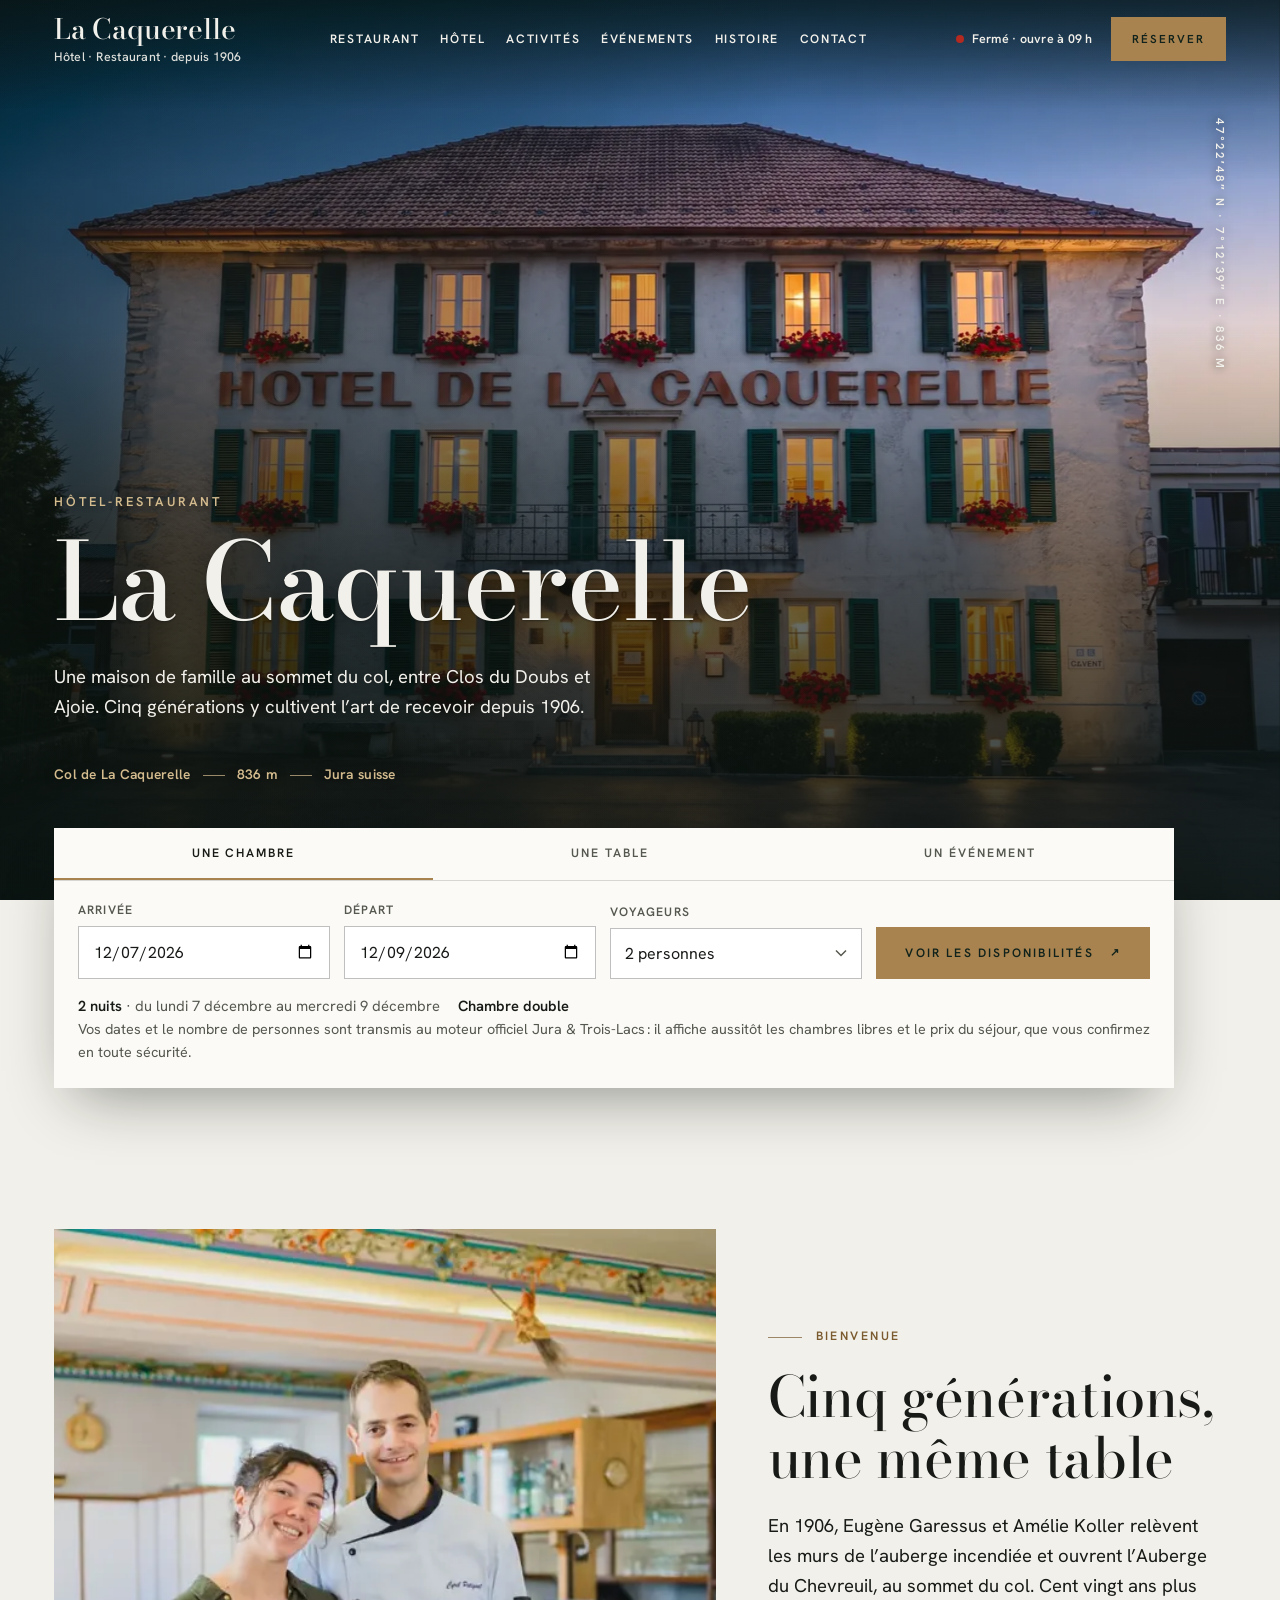
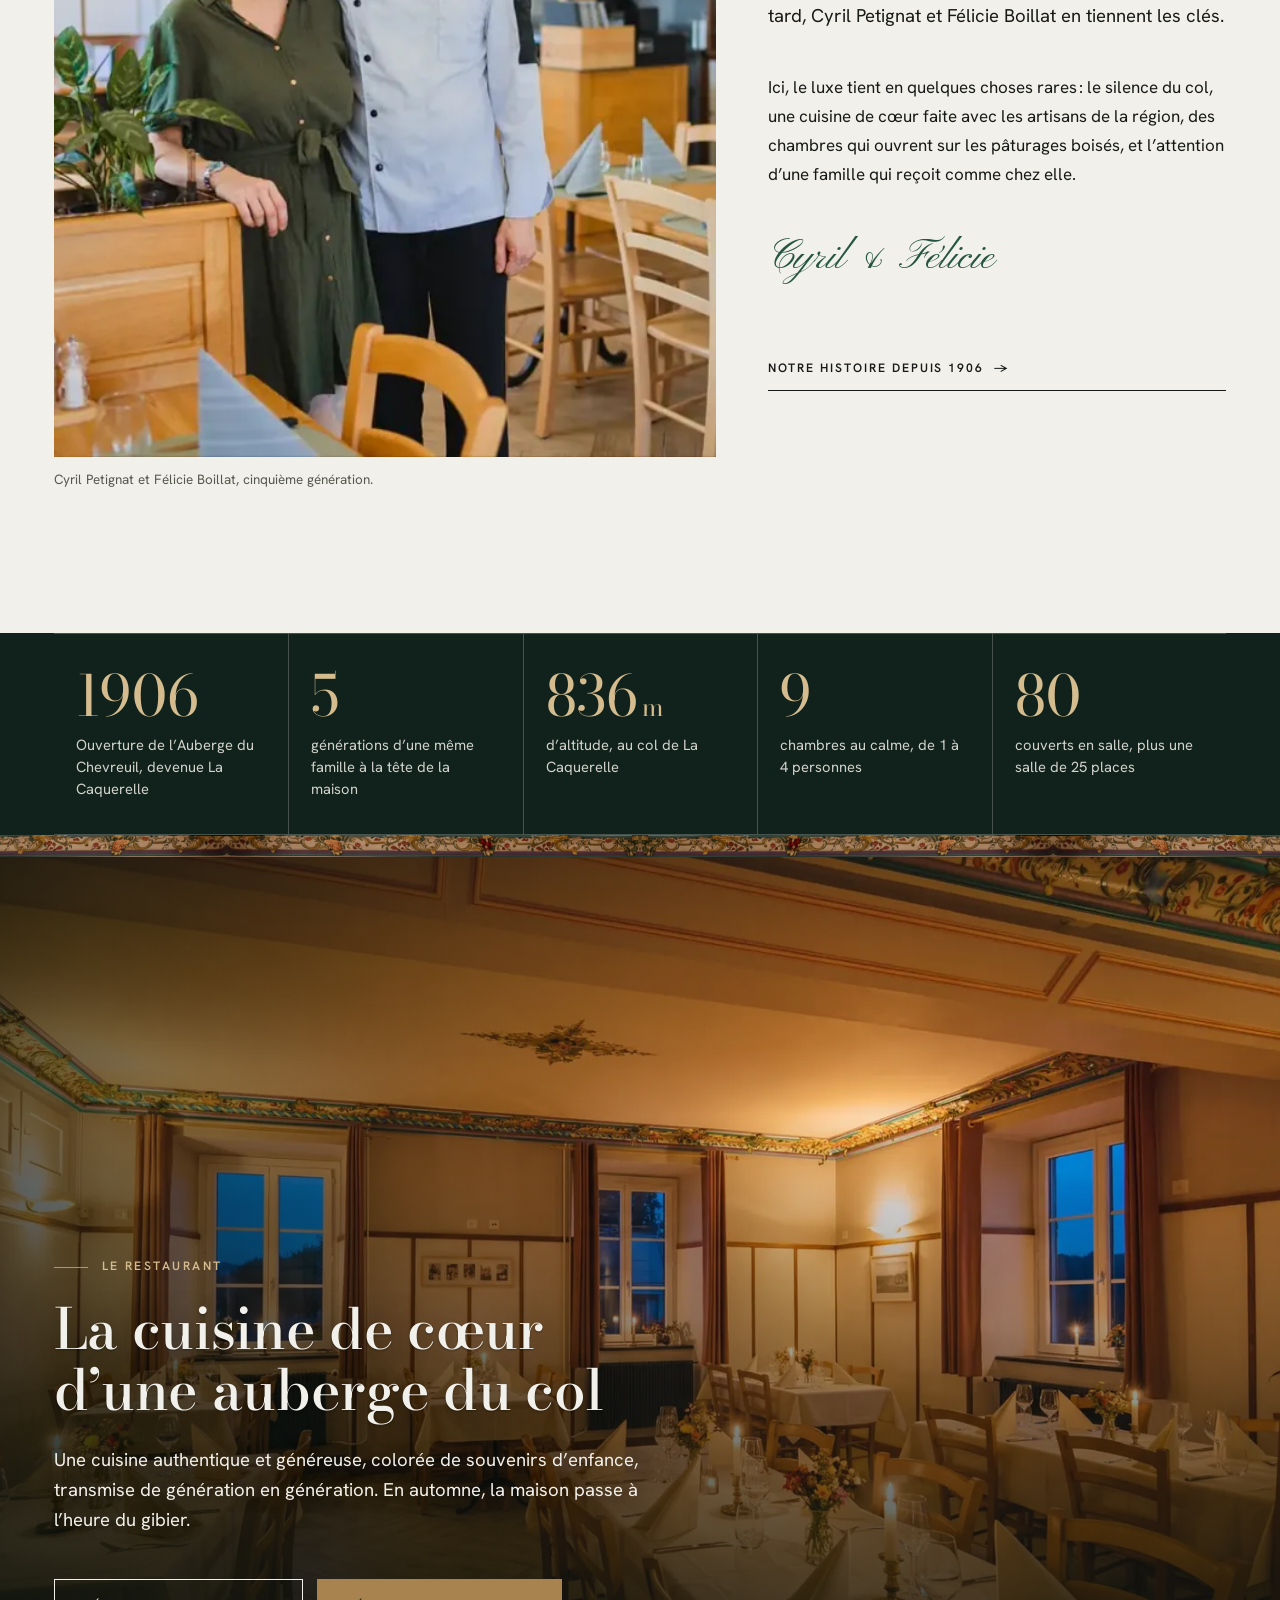
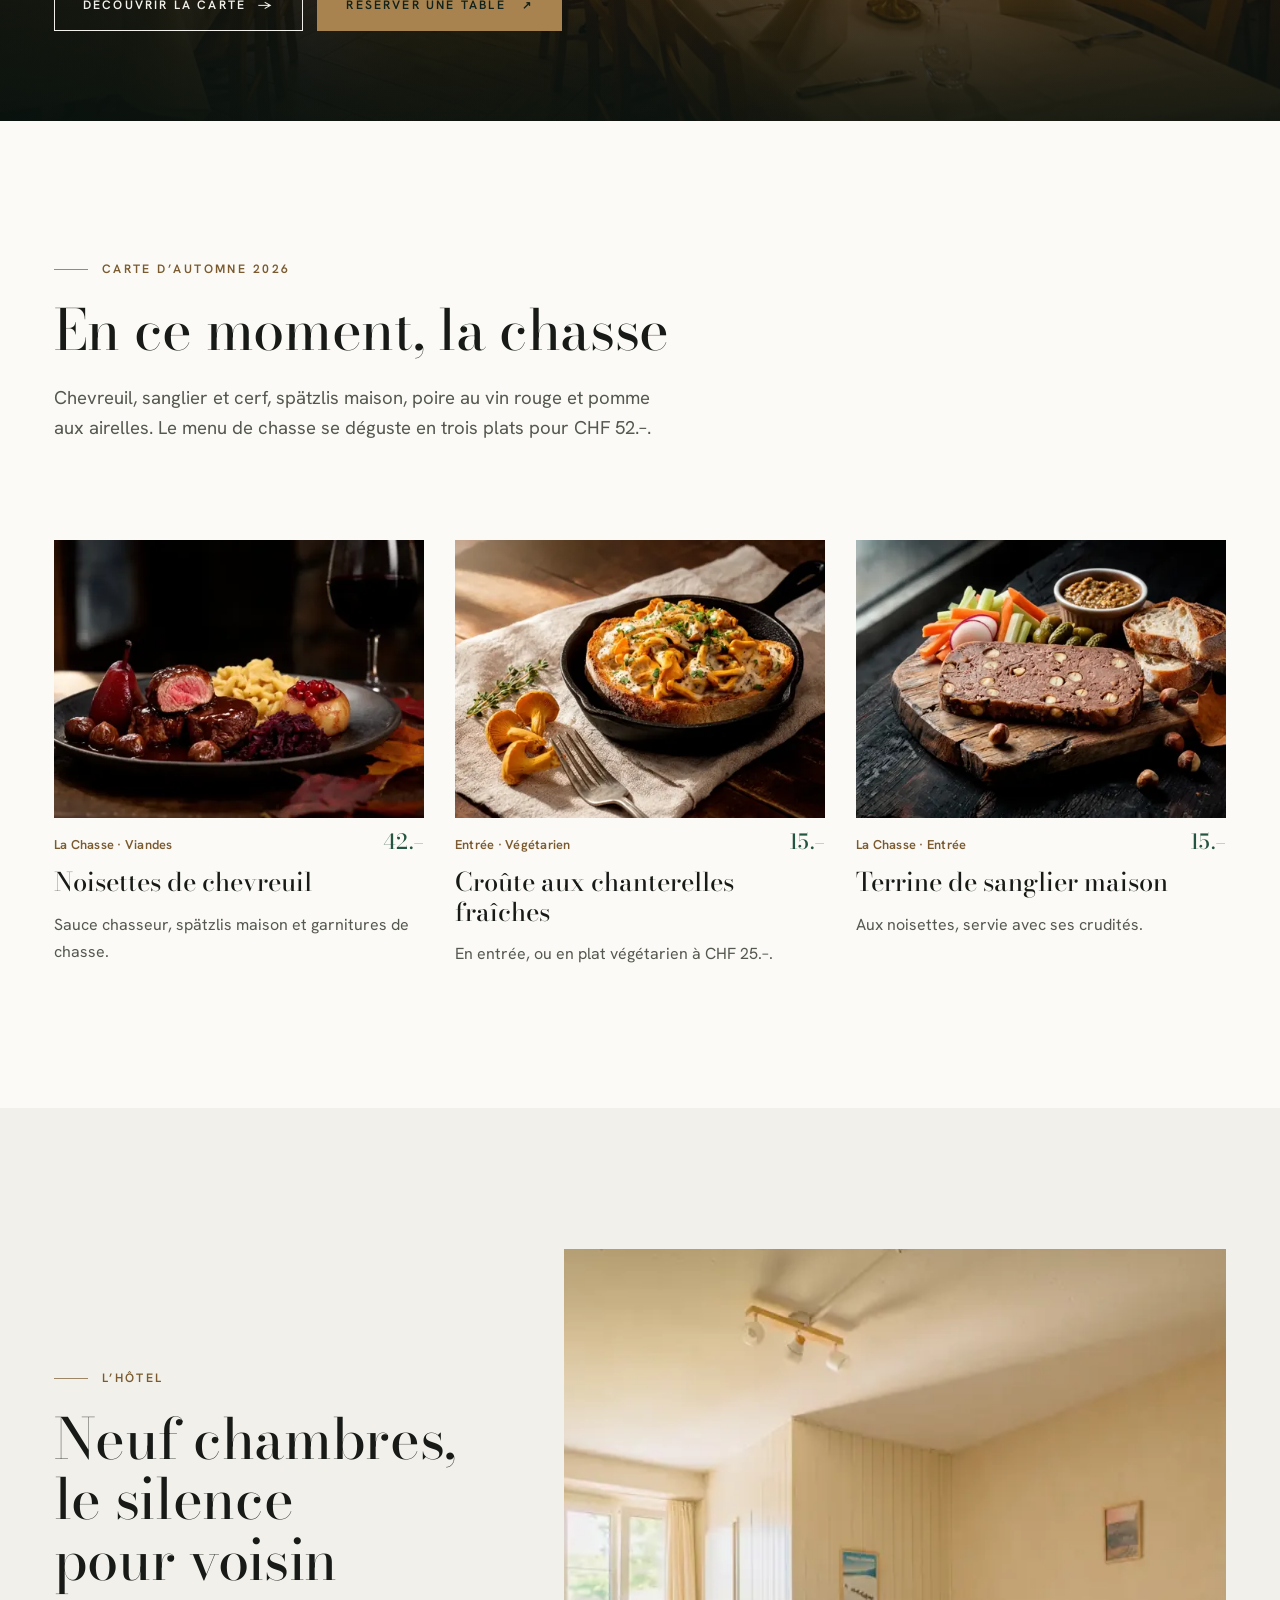
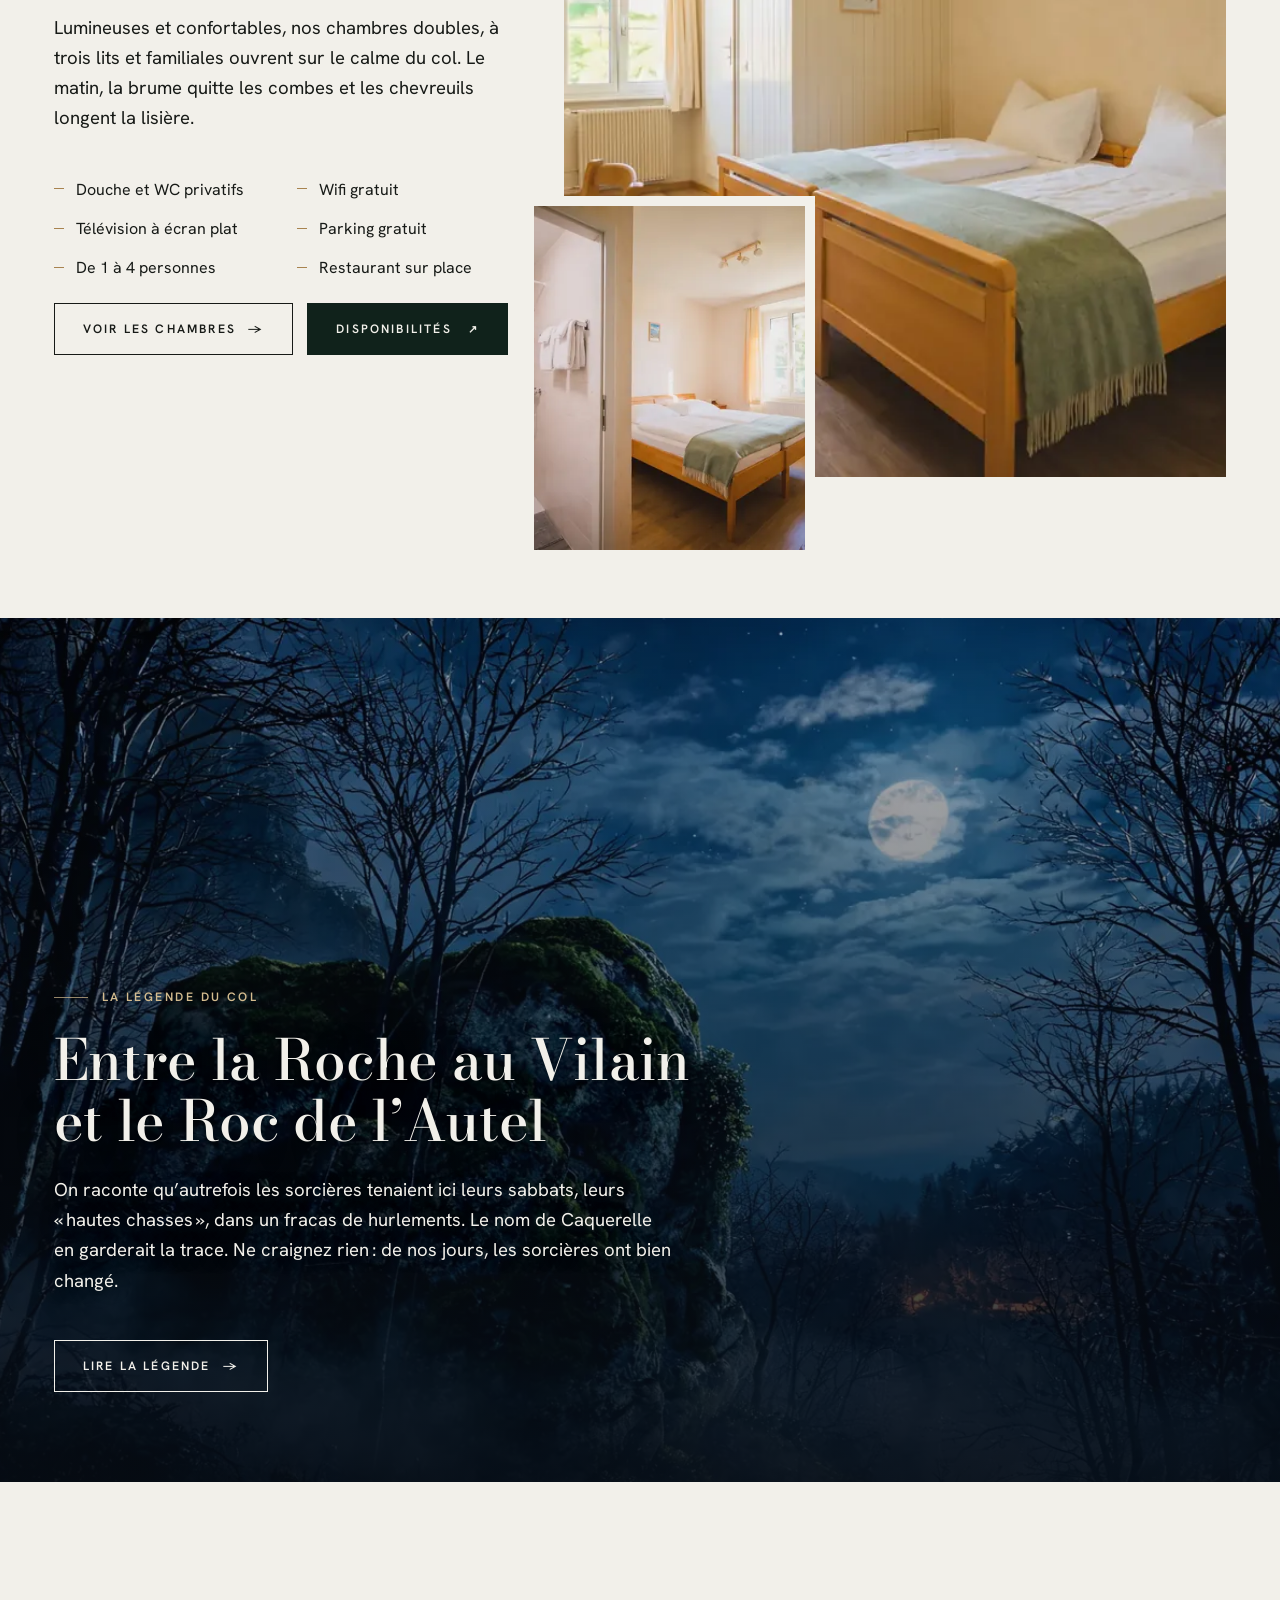
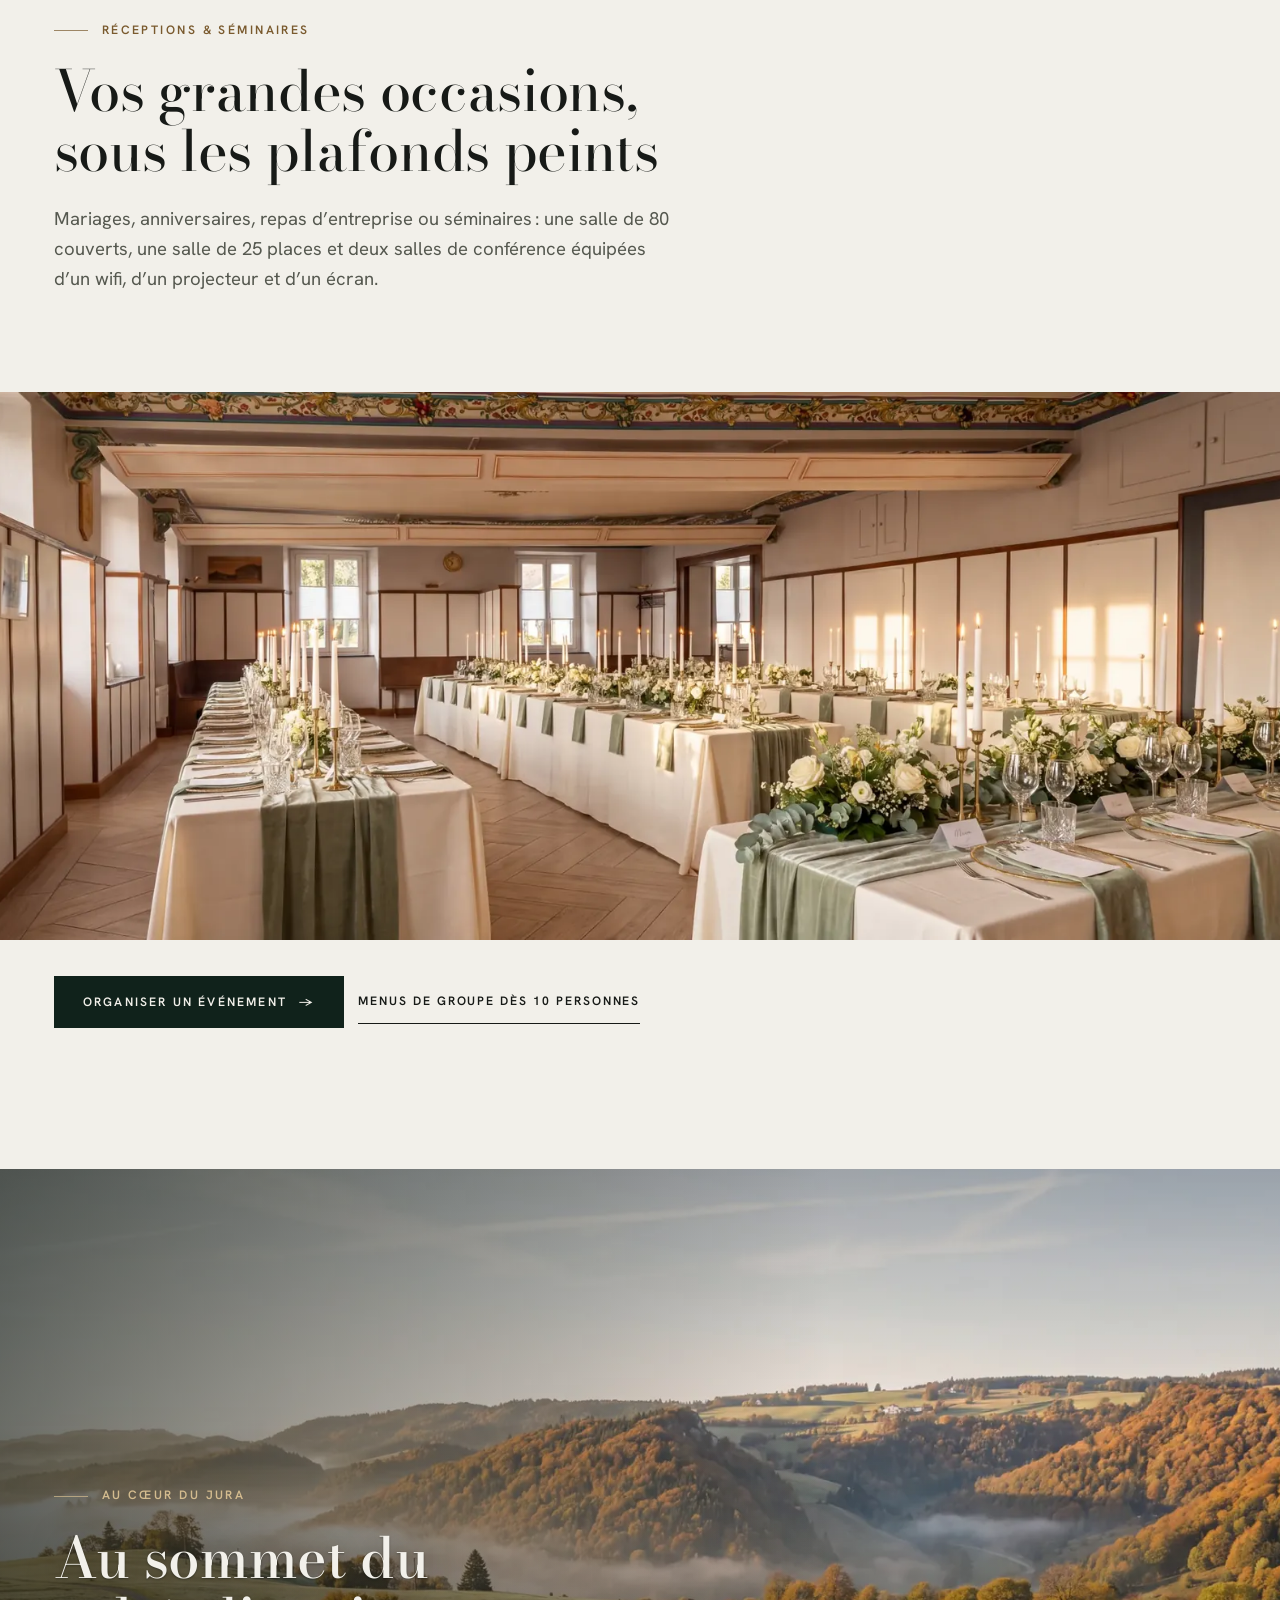
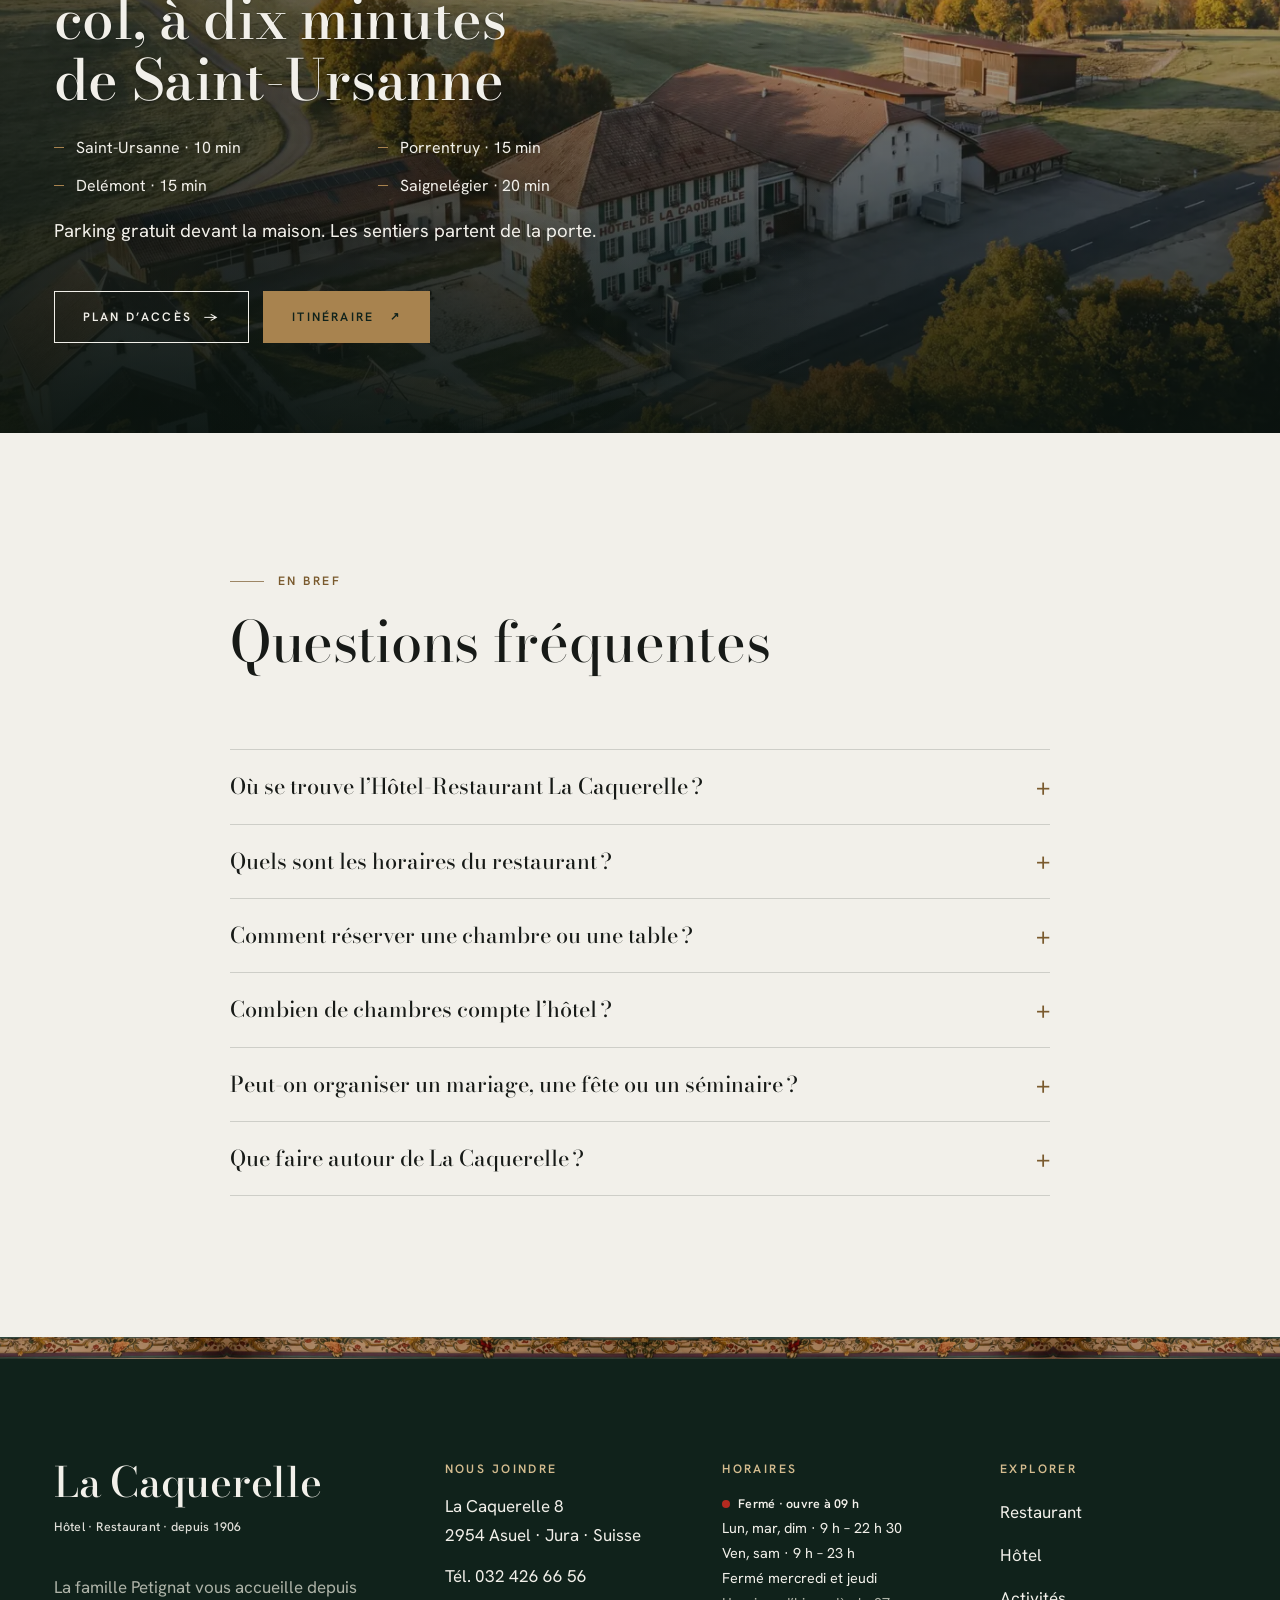
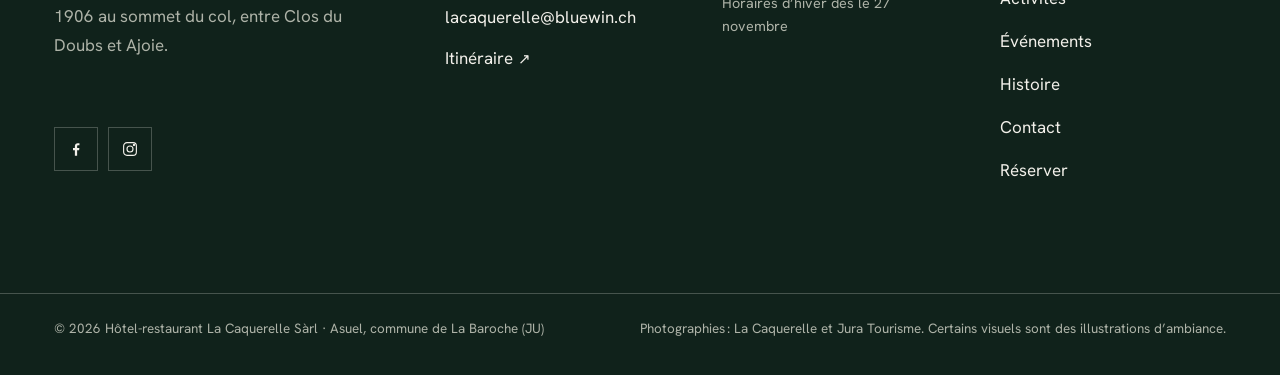
==== commit 525635ca: "Réservation chambre : dates et voyageurs transmis au moteur officiel Le bouton « Voir les disponibil" ====
--- a/index.html
+++ b/index.html
@@ -70,7 +70,7 @@
     <a class="btn btn--brass ext" href="https://booking.juratroislacs.ch/TDS00020010000457519/tbooking/?lang=fr" target="_blank" rel="noopener">Voir les disponibilités</a>
   </div>
   <p class="bk-recap" data-recap aria-live="polite"></p>
-  <p class="small muted" style="margin:0">Prix et disponibilités en temps réel sur le moteur officiel Jura &amp; Trois-Lacs, où vous confirmerez vos dates en toute sécurité.</p>
+  <p class="small muted" style="margin:0">Vos dates et le nombre de personnes sont transmis au moteur officiel Jura &amp; Trois-Lacs : il affiche aussitôt les chambres libres et le prix du séjour, que vous confirmez en toute sécurité.</p>
 </form></div>
   <div class="tabpanel" role="tabpanel" id="p-ta" aria-labelledby="t-ta" hidden><form class="bk" data-table onsubmit="return false">
   <div class="bk-grid bk-grid--3">
@@ -238,7 +238,7 @@
     <a class="btn btn--brass ext" href="https://booking.juratroislacs.ch/TDS00020010000457519/tbooking/?lang=fr" target="_blank" rel="noopener">Voir les disponibilités</a>
   </div>
   <p class="bk-recap" data-recap aria-live="polite"></p>
-  <p class="small muted" style="margin:0">Prix et disponibilités en temps réel sur le moteur officiel Jura &amp; Trois-Lacs, où vous confirmerez vos dates en toute sécurité.</p>
+  <p class="small muted" style="margin:0">Vos dates et le nombre de personnes sont transmis au moteur officiel Jura &amp; Trois-Lacs : il affiche aussitôt les chambres libres et le prix du séjour, que vous confirmez en toute sécurité.</p>
 </form></div>
       <div class="tabpanel" role="tabpanel" id="sb-p-ta" aria-labelledby="sb-t-ta" hidden><form class="bk" data-table onsubmit="return false">
   <div class="bk-grid bk-grid--3">
@@ -268,6 +268,6 @@
     <p class="sheet__foot">La Caquerelle 8 · 2954 Asuel · Jura suisse<br>Fermé le mercredi et le jeudi</p>
   </div>
 </dialog>
-<script src="site.js?v=2e903352c3" defer></script>
+<script src="site.js?v=5916410e0d" defer></script>
 </body>
 </html>
